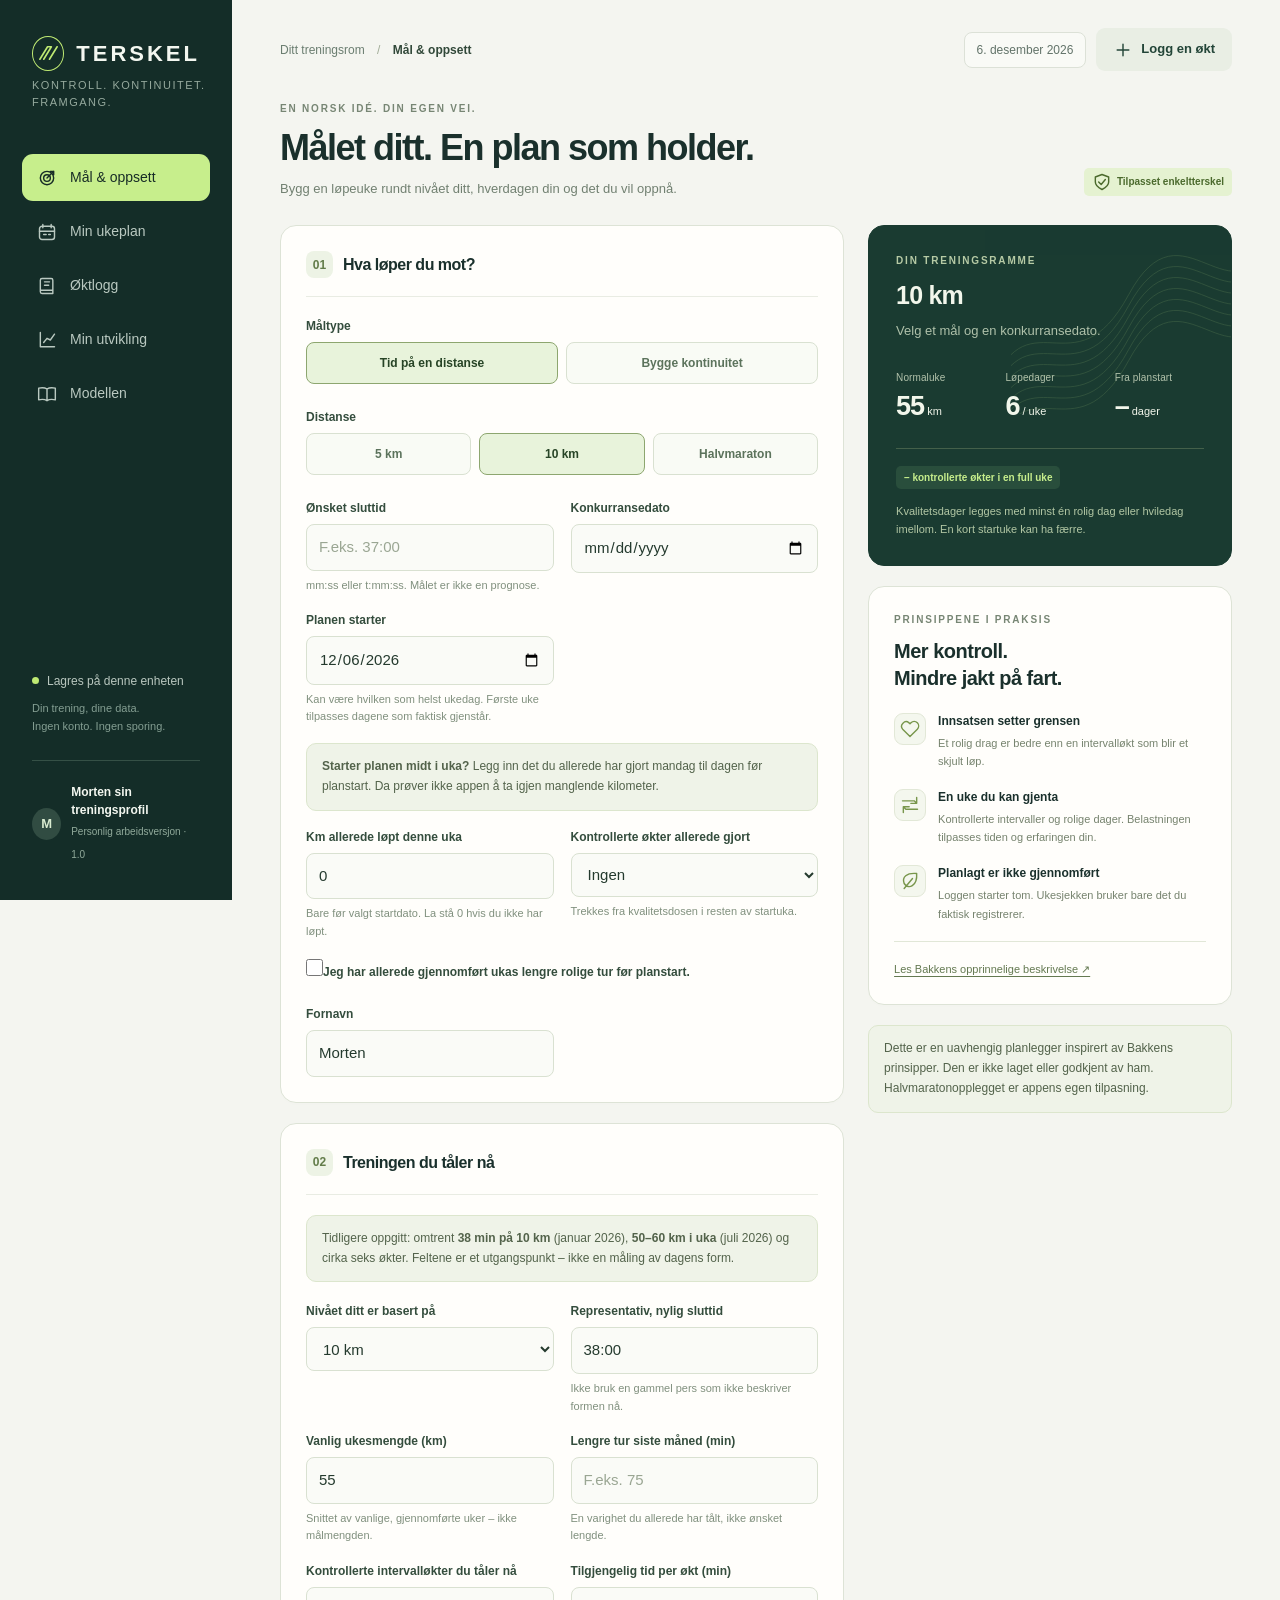
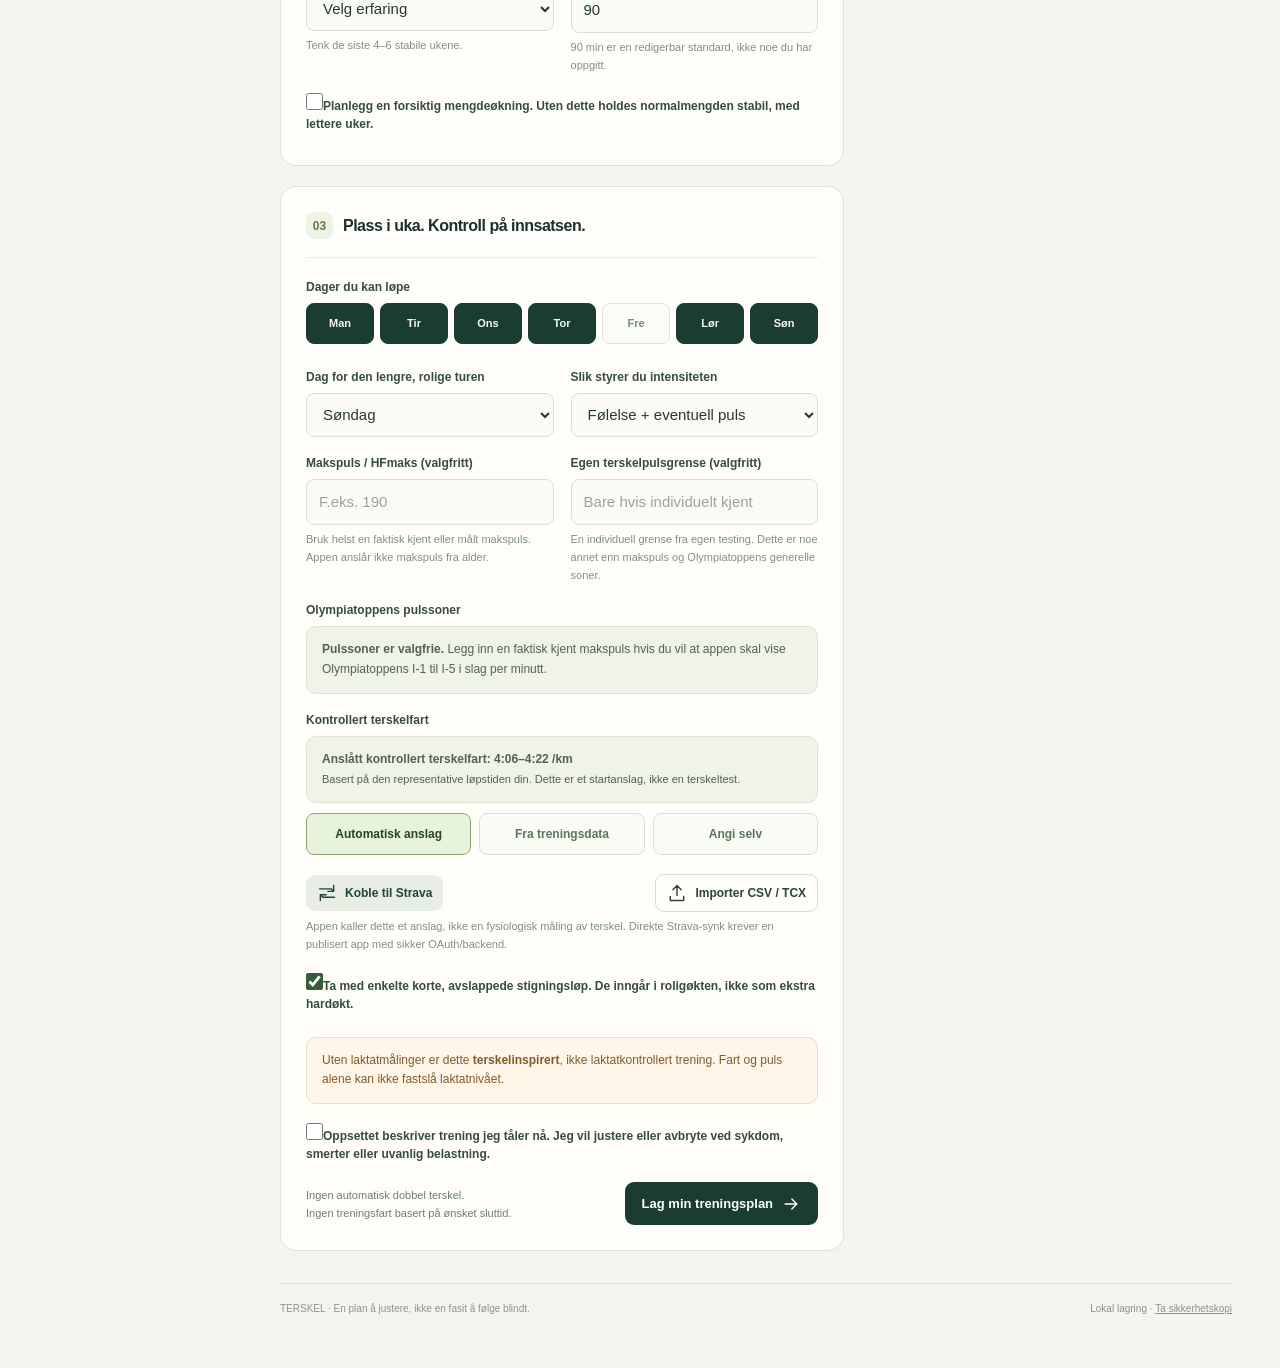
==== index.html @ 64cf64a7 "Add files via upload" ====
<!doctype html>
<html lang="nb">
<head>
<meta charset="utf-8"><meta name="viewport" content="width=device-width,initial-scale=1,viewport-fit=cover">
<meta name="theme-color" content="#142d28"><meta name="color-scheme" content="light">
<meta name="description" content="Maalbasert lopetrening med kontrollerte intervaller, ukeplan og treningslogg. Alt lagres lokalt.">
<title>Terskel &middot; Din vei til neste m&aring;l</title>
<link rel="icon" href="data:image/svg+xml,%3Csvg xmlns='http://www.w3.org/2000/svg' viewBox='0 0 64 64'%3E%3Crect width='64' height='64' rx='16' fill='%231a3b31'/%3E%3Cpath d='M13 42L26 20h11L24 42zm19 0l13-22h7L39 42z' fill='%23c7ee8c'/%3E%3C/svg%3E">
<style>@font-face{font-family:Local;src:local('Aptos'),local('Inter'),local('Segoe UI')}*{box-sizing:border-box}html{scroll-behavior:smooth}body{margin:0;background:#f4f5f0;color:#1a302c;font-family:Local,Inter,-apple-system,BlinkMacSystemFont,'Segoe UI',sans-serif;font-size:15px;line-height:1.5}button,input,select,textarea{font:inherit}button,a,input,select,textarea{-webkit-tap-highlight-color:transparent}button{cursor:pointer}button:disabled{cursor:not-allowed;opacity:.5}a{color:inherit}button:focus-visible,a:focus-visible,input:focus-visible,select:focus-visible,textarea:focus-visible,summary:focus-visible{outline:3px solid #63915e;outline-offset:3px}button{border:0}button svg{flex-shrink:0}.icon{width:20px;height:20px;fill:none;stroke:currentColor;stroke-width:1.7;stroke-linecap:round;stroke-linejoin:round;vertical-align:middle}.app{min-height:100vh}.sidebar{position:fixed;inset:0 auto 0 0;width:232px;background:#142d28;color:#f3f7f0;padding:36px 22px;display:flex;flex-direction:column;z-index:20}.brand{display:flex;gap:12px;align-items:center;text-decoration:none;margin:0 0 6px;padding:0 10px}.brandmark{height:35px;width:35px;display:grid;place-items:center;border:1px solid #bfea73;border-radius:50%;color:#bfea73}.brandmark svg{width:23px;height:23px}.brandword{font-size:22px;font-weight:750;letter-spacing:3px}.brand-sub{font-size:11px;letter-spacing:1.5px;text-transform:uppercase;color:#95a99d;margin:0 0 44px 10px}.nav{display:flex;flex-direction:column;gap:7px}.nav button{background:transparent;color:#bac9c1;text-align:left;padding:13px 15px;border-radius:11px;display:flex;gap:13px;align-items:center;font-size:14px;font-weight:540}.nav button.active{background:#c7ee8c;color:#172c26}.nav button:hover:not(.active){background:#203d34;color:white}.sidebar-bottom{margin-top:auto;padding:26px 10px 0}.local-label{display:flex;align-items:center;gap:8px;color:#b9c7bf;font-size:12px}.dot{display:inline-block;width:7px;height:7px;border-radius:50%;background:#bfea73;flex-shrink:0}.sidebar-note{color:#849e92;font-size:11px;line-height:1.7;margin-top:9px}.profile-pill{display:flex;align-items:center;gap:10px;margin-top:24px;border-top:1px solid #355046;padding-top:22px}.avatar{display:grid;place-items:center;height:32px;width:32px;border-radius:50%;background:#314c42;color:#d9ebd0;font-weight:650;font-size:13px}.profile-pill strong{font-size:12px;display:block}.profile-pill span{font-size:10px;color:#91aa9b}.main{margin-left:232px;max-width:1800px;padding:28px 48px 52px}.topbar{display:flex;align-items:center;justify-content:space-between;gap:18px;margin-bottom:30px}.breadcrumb{font-size:12px;color:#6a7d70}.breadcrumb strong{color:#314839;font-weight:550}.top-actions{display:flex;align-items:center;gap:10px}.date-pill{font-size:12px;color:#627369;border:1px solid #dce1d7;padding:8px 12px;border-radius:8px;background:#f9faf6}.btn{display:inline-flex;align-items:center;justify-content:center;gap:8px;padding:11px 17px;min-height:43px;border-radius:9px;font-size:13px;line-height:1.25;font-weight:650;background:#1a3c31;color:#fff;transition:background .15s,transform .15s;text-decoration:none}.btn:hover{background:#2f5145;transform:translateY(-1px)}.btn.primary{background:#c7ee8c;color:#183026}.btn.primary:hover{background:#b7e473}.btn.light{background:#e9eee4;color:#234538}.btn.light:hover{background:#dfe7d8}.btn.outline{background:transparent;border:1px solid #d5ddd0;color:#2b4437}.btn.outline:hover{background:#ecf0e8}.btn.small{padding:8px 11px;min-height:34px;font-size:12px}.btn.danger{background:#f8e4df;color:#923c31}.icon-btn{border:1px solid #dce2d6;border-radius:8px;background:#fcfdf9;color:#3c5548;width:37px;height:37px;display:grid;place-items:center}.icon-btn:hover{background:#eaf0e4}.page-head{display:flex;justify-content:space-between;align-items:flex-end;gap:24px;margin-bottom:27px}.eyebrow{display:flex;align-items:center;gap:9px;text-transform:uppercase;font-size:10px;letter-spacing:1.8px;color:#778674;font-weight:700;margin:0 0 11px}h1{font-weight:650;letter-spacing:-1.5px;font-size:36px;line-height:1.16;margin:0 0 10px}h2{font-size:20px;letter-spacing:-.5px;font-weight:630;line-height:1.35;margin:0 0 8px}h3{font-size:15px;font-weight:650;line-height:1.4;margin:0 0 6px}p{margin:0 0 14px}.subtle{color:#718071;font-size:13px}.muted{color:#6d7d70}.tiny{font-size:11px;line-height:1.65}.small{font-size:12px}.num{font-variant-numeric:tabular-nums}.card{border:1px solid #dde3d6;border-radius:16px;background:#fffefb;padding:25px;box-shadow:0 2px 3px #1a302c02}.card.tight{padding:19px}.card-title{display:flex;justify-content:space-between;align-items:center;gap:15px;margin-bottom:20px}.card-title h2{font-size:16px;margin:0}.grid{display:grid;gap:22px}.two-col{grid-template-columns:minmax(0,1.55fr) minmax(280px,1fr)}.equal-col{grid-template-columns:1fr 1fr}.setup-grid{display:grid;grid-template-columns:minmax(0,1.55fr) minmax(270px,1fr);gap:24px;align-items:start}.stack{display:flex;flex-direction:column;gap:20px}.section-label{display:flex;align-items:center;gap:10px;padding-bottom:18px;margin-bottom:20px;border-bottom:1px solid #e9ece3}.step-number{width:27px;height:27px;border-radius:8px;background:#edf3e5;color:#627c49;font-size:12px;display:grid;place-items:center;font-weight:650}.section-label h2{margin:0;font-size:16px}.fields{display:grid;grid-template-columns:1fr 1fr;gap:17px}.field.full{grid-column:1/-1}.field label,.label{display:block;font-size:12px;font-weight:620;color:#344d3d;margin-bottom:7px}.field .help{font-size:11px;line-height:1.6;color:#80907e;margin-top:6px}.input-wrap{position:relative}.unit{position:absolute;right:13px;top:13px;font-size:11px;color:#7c8a78;pointer-events:none}input:not([type=checkbox]):not([type=radio]),select,textarea{width:100%;border:1px solid #d9e1d1;background:#fafbf7;color:#243a2e;border-radius:8px;padding:11px 12px;min-height:44px;outline-offset:1px}input.with-unit{padding-right:58px!important}input::placeholder,textarea::placeholder{color:#9aa693}select{appearance:auto;padding-right:8px}textarea{resize:vertical;min-height:80px}.choice-row{display:flex;gap:8px;flex-wrap:wrap}.choice{flex:1;position:relative;min-width:100px}.choice input{position:absolute;opacity:0;inset:0;pointer-events:none}.choice span{display:flex;align-items:center;justify-content:center;min-height:42px;font-size:12px;border:1px solid #d9e1d1;border-radius:8px;padding:9px;background:#f9fbf5;color:#5c735c}.choice input:checked+span{background:#e8f3db;border-color:#8da66f;color:#274426;font-weight:650}.choice input:focus-visible+span{outline:3px solid #63915e;outline-offset:2px}.checkrow{display:flex;align-items:flex-start;gap:10px;font-size:12px;color:#4f664e}.checkrow input{accent-color:#335e39;width:17px;height:17px;flex-shrink:0;margin:2px 0 0}.days{display:grid;grid-template-columns:repeat(7,1fr);gap:6px}.day-check{position:relative}.day-check input{position:absolute;opacity:0;pointer-events:none}.day-check span{display:grid;place-items:center;border:1px solid #dce2d4;background:#fafcf6;border-radius:8px;padding:11px 2px;font-size:11px;color:#7a8b74}.day-check input:checked+span{background:#1a3c31;border-color:#1a3c31;color:#f6f9f2}.day-check input:focus-visible+span{outline:3px solid #63915e;outline-offset:2px}.form-footer{display:flex;justify-content:space-between;align-items:center;gap:16px;padding-top:12px}.notice{font-size:12px;line-height:1.65;background:#eff3e8;border:1px solid #dce6cd;padding:13px 15px;border-radius:10px;color:#53634b}.notice.warn{background:#fff5e8;border-color:#f0dbc1;color:#835b2d}.notice.error{background:#fff0ee;border-color:#f2d5ce;color:#943f31}.notice.success{background:#ebf3e1;color:#496338}.notice .icon{width:16px;height:16px;margin-right:6px;vertical-align:-3px}.notice ul{margin:7px 0 0;padding-left:20px}.dark-card{background:#1a3b31;border:1px solid #1a3b31;color:#f2f6eb;overflow:hidden;position:relative;border-radius:16px;padding:27px}.dark-card .eyebrow{color:#b6caa5}.dark-card .subtle{color:#afc1aa}.dark-card h2{font-size:25px;letter-spacing:-.8px}.terrain{position:absolute;right:-15px;top:28px;width:65%;height:160px;opacity:.16;pointer-events:none}.metric-row{display:grid;grid-template-columns:repeat(3,1fr);gap:20px;position:relative}.metric{padding:15px 0 4px}.metric-label{font-size:10px;letter-spacing:.1px;color:#b2c2ab;margin-bottom:6px}.metric-value{font-size:27px;letter-spacing:-1px;font-weight:600;line-height:1.15;font-variant-numeric:tabular-nums}.metric-value small{font-size:11px;font-weight:400;letter-spacing:0;margin-left:3px}.metric-divider{height:1px;background:#44604a;margin:22px 0 16px}.tag{display:inline-flex;align-items:center;gap:5px;white-space:nowrap;border-radius:5px;background:#edf1e7;padding:4px 8px;font-size:10px;font-weight:630;color:#697c5c}.tag.green{background:#e5f2d1;color:#4b6a2d}.tag.orange{background:#fae8d4;color:#9d663a}.tag.gray{background:#f0f1eb;color:#7c8775}.tag.dark{background:#294e3c;color:#c7ee8c}.tag.red{background:#fae7e2;color:#a65142}.guide-list{display:flex;flex-direction:column;gap:18px;margin-top:20px}.guide-item{display:flex;gap:12px}.guide-item .guide-icon{margin-top:1px;border:1px solid #e2e8d7;background:#f4f7ee;width:32px;height:32px;display:grid;place-items:center;border-radius:9px;color:#78964c;flex-shrink:0}.guide-item strong{display:block;font-size:12px;margin-bottom:4px}.guide-item p{font-size:11px;color:#76836e;line-height:1.65;margin:0}.source-link{font-size:11px;color:#647951;text-decoration:underline;text-underline-offset:3px}.hero{padding:29px 31px;display:grid;grid-template-columns:1.2fr 1fr;gap:28px;align-items:center;margin-bottom:22px}.hero h2{font-size:32px;line-height:1.2;letter-spacing:-1px;position:relative}.hero-note{font-size:12px;color:#b9c9ad;max-width:400px}.hero .metric-row{border-left:1px solid #4a654e;padding-left:30px;grid-template-columns:repeat(2,1fr)}.hero .metric-value{font-size:34px}.overview-stats{display:grid;grid-template-columns:repeat(4,1fr);gap:16px;margin-bottom:22px}.stat-card{padding:20px;border:1px solid #dce3d4;background:#fffefb;border-radius:13px}.stat-card .stat-top{display:flex;justify-content:space-between;align-items:center;font-size:11px;color:#7a8a73;margin-bottom:13px}.stat-card .stat-top .icon{width:16px;height:16px}.stat-num{font-size:27px;line-height:1;letter-spacing:-1px;font-weight:630;font-variant-numeric:tabular-nums}.stat-num small{font-size:12px;font-weight:450;letter-spacing:0;color:#89937f;margin-left:4px}.stat-foot{font-size:10px;color:#8a9682;margin-top:11px}.week-nav{display:flex;align-items:center;gap:10px}.week-nav strong{font-size:12px;min-width:110px;text-align:center}.week-bar{display:flex;justify-content:space-between;align-items:center;gap:16px;margin-bottom:16px}.week-info{font-size:11px;color:#7d8b76}.sessions{display:flex;flex-direction:column;gap:8px}.session{position:relative;width:100%;padding:14px 14px;border:1px solid #e6eadf;border-radius:10px;background:#fffefb;display:grid;grid-template-columns:52px minmax(0,1fr) auto;align-items:center;gap:13px;color:#263d2e;text-align:left}.session:hover{background:#f7faef;border-color:#b7c8a5}.session.threshold{border-left:3px solid #dbab6e}.session.long{border-left:3px solid #9eaada}.session.easy{border-left:3px solid #afc97f}.session.race{border-left:3px solid #d17a69}.session.rest{background:#f8f9f3;border-style:dashed;color:#8b967f;cursor:default}.session.today{box-shadow:0 0 0 1px #749558}.session-day{font-size:11px;text-transform:uppercase;font-weight:650;color:#7d8d72}.session-date{font-size:17px;font-weight:500;color:#4f6346;line-height:1.25;margin-top:2px}.session-title{font-weight:600;font-size:13px}.session-sub{font-size:10px;color:#849077;margin-top:4px}.session-data{text-align:right;white-space:nowrap}.session-data strong{font-weight:550;font-size:13px;display:block}.session-data span{font-size:10px;color:#8a927d}.session-check{color:#608837}.progress-track{height:7px;border-radius:10px;background:#e6e9df;overflow:hidden}.progress-fill{height:100%;background:#7c9b56;border-radius:10px}.pace-box{padding:13px 0;border-bottom:1px solid #e6eadf;display:flex;align-items:center;justify-content:space-between;gap:12px}.pace-box:last-child{border-bottom:0}.pace-label{font-size:12px;font-weight:600}.pace-sub{font-size:10px;color:#7d8a70;margin-top:2px}.pace-value{font-size:17px;letter-spacing:-.5px;font-variant-numeric:tabular-nums;white-space:nowrap}.pace-value small{font-size:10px;letter-spacing:0;color:#8a957e}.week-chart{height:105px;display:flex;align-items:flex-end;gap:5px;margin:18px 0 6px}.week-chart button{flex:1;min-width:0;position:relative;background:transparent;height:100%;padding:0;display:flex;flex-direction:column;justify-content:flex-end;gap:6px;align-items:center}.week-chart .bar{width:100%;background:#d9e4cb;border-radius:4px 4px 2px 2px;min-height:4px;position:relative;overflow:hidden}.week-chart .bar-work{position:absolute;bottom:0;left:0;right:0;background:#9eb27e}.week-chart .bar.active{background:#9aad83}.week-chart .bar.active .bar-work{background:#50693b}.week-chart .bar.race{background:#edc6ac}.week-chart .barlabel{font-size:8px;color:#8b977e;line-height:1.2}.chart-legend{display:flex;justify-content:space-between;font-size:9px;color:#8d967f;margin-top:10px}.empty{padding:36px 24px;text-align:center;background:#f9fbf5;border:1px dashed #d8e1ca;border-radius:13px}.empty .icon{width:33px;height:33px;color:#809267;margin-bottom:12px}.empty h2{font-size:19px}.empty p{font-size:12px;color:#7d8a71;max-width:420px;margin:10px auto 18px}.logs-table-wrap{overflow:auto}.logs-table{width:100%;border-collapse:collapse;font-size:12px;text-align:left}.logs-table th{font-size:10px;text-transform:uppercase;letter-spacing:.6px;color:#819072;font-weight:550;padding:12px 10px;border-bottom:1px solid #dce4cf;white-space:nowrap}.logs-table td{padding:15px 10px;border-bottom:1px solid #edf0e7;vertical-align:middle}.logs-table tr:last-child td{border-bottom:0}.logs-table .log-main{font-weight:550;color:#384d32}.log-secondary{font-size:10px;color:#89977c;margin-top:4px}.log-actions{display:flex;gap:7px}.toolbar{display:flex;flex-wrap:wrap;align-items:center;justify-content:space-between;gap:12px;margin:0 0 22px}.toolbar .btn-group{display:flex;flex-wrap:wrap;gap:8px}.trend-chart{margin-top:20px;height:180px;display:flex;gap:10px;align-items:flex-end}.trend-column{flex:1;height:100%;display:flex;flex-direction:column;justify-content:flex-end;align-items:center;gap:7px;min-width:0}.trend-number{font-size:10px;color:#718160}.trend-bar{min-height:2px;width:100%;max-width:60px;background:#a6bc82;border-radius:6px 6px 2px 2px}.trend-date{font-size:9px;white-space:nowrap;color:#879776}.rules{counter-reset:rules;display:flex;flex-direction:column;gap:20px}.rule{display:flex;gap:17px}.rule:before{counter-increment:rules;content:counter(rules,decimal-leading-zero);color:#90a775;font-size:13px;font-weight:600;padding-top:2px}.rule h3{font-size:14px;margin-bottom:6px}.rule p{font-size:12px;line-height:1.8;color:#6d7e61;margin:0}.sources{font-size:12px;line-height:1.8}.sources article{padding:17px 0;border-top:1px solid #e6ebde}.sources article:first-child{border-top:0}.sources a{font-weight:600;color:#3f5d32;text-decoration:underline;text-underline-offset:3px}.sources p{color:#7b8d6d;margin:5px 0 0;font-size:11px}.details{border-top:1px solid #e1e7d7;margin-top:18px;padding-top:15px}.details summary{cursor:pointer;font-size:12px;color:#637e50}.details p{font-size:11px;line-height:1.8;color:#7d8c6d;margin:13px 0 0}.footer{margin-top:32px;padding-top:17px;border-top:1px solid #dde4d4;font-size:10px;color:#8a9680;display:flex;justify-content:space-between;gap:14px;flex-wrap:wrap}.modal{border:1px solid #d9e2cd;border-radius:18px;background:#fffefb;padding:0;color:#263b2a;width:min(610px,calc(100% - 28px));max-height:90dvh;box-shadow:0 20px 100px #112d2940}.modal::backdrop{background:#0c241ca8;backdrop-filter:blur(4px)}.modal-inner{padding:28px}.modal-head{display:flex;align-items:flex-start;justify-content:space-between;gap:20px;margin-bottom:22px}.modal-head h2{font-size:23px}.modal-head p{font-size:12px;color:#7a8c6e;margin:5px 0 0}.modal-actions{display:flex;justify-content:flex-end;gap:10px;margin-top:22px;border-top:1px solid #e3e9d9;padding-top:20px}.workout-blocks{display:flex;flex-direction:column;gap:9px;margin:20px 0}.workout-block{display:flex;justify-content:space-between;gap:16px;background:#f4f7ed;border-radius:10px;padding:14px 16px;font-size:12px}.workout-block.work{background:#faeedc}.workout-block strong{font-weight:600}.sample-row{display:grid;grid-template-columns:.65fr 1fr 1fr 1fr 32px;gap:6px;margin-bottom:8px;align-items:end}.sample-row input{font-size:11px;min-height:37px!important;padding:8px!important}.sample-head{display:grid;grid-template-columns:.65fr 1fr 1fr 1fr 32px;gap:6px;font-size:9px;color:#839574;margin-bottom:7px}.remove-sample{background:#f0f3e8;border-radius:6px;height:37px;color:#8a7963}.sample-section{border-top:1px solid #e5eadb;padding-top:17px;margin-top:18px}.sample-section h3{font-size:13px}.rpe-display{display:flex;align-items:center;justify-content:space-between;font-size:12px;margin-top:8px}.check-inline{display:flex;gap:8px;align-items:center}.hidden{display:none!important}#toast{position:fixed;left:calc(50% + 116px);bottom:24px;transform:translateX(-50%);max-width:calc(100% - 36px);background:#173b2a;color:#f0f6e6;padding:13px 21px;border-radius:10px;font-size:12px;box-shadow:0 6px 25px #102a212b;z-index:1000;opacity:0;pointer-events:none;transition:opacity .18s}#toast.show{opacity:1}.no-js{padding:25px;background:#ffebde}.storage-banner{margin-bottom:20px}.wide-note{grid-column:1/-1}.mobile-brand{display:none}.form-error{margin-bottom:20px}.pace-calculator{display:grid;grid-template-columns:1fr 1fr;gap:12px}.calc-output{grid-column:1/-1;background:#eff5e6;border-radius:11px;padding:16px;font-size:12px;display:flex;justify-content:space-between;gap:10px;align-items:center}.calc-output strong{font-size:23px;letter-spacing:-.5px}.plan-empty-art{width:100%;height:110px;display:flex;align-items:center;justify-content:center;gap:10px;opacity:.75;margin-bottom:16px}.plan-empty-art span{width:28px;background:#dee9cd;border-radius:6px;height:50px}.plan-empty-art span:nth-child(2){height:78px;background:#b7cf90}.plan-empty-art span:nth-child(3){height:45px}.plan-empty-art span:nth-child(4){height:90px;background:#b7cf90}.plan-empty-art span:nth-child(5){height:38px}.plan-empty-art span:nth-child(6){height:65px;background:#ced8bb}
@media(min-width:1600px){.main{padding:36px 65px}.setup-grid{grid-template-columns:1.5fr 1fr}.card{padding:30px}h1{font-size:42px}}
@media(max-width:1180px){.sidebar{width:205px;padding:30px 15px}.main{margin-left:205px;padding:26px 30px 45px}.setup-grid{grid-template-columns:minmax(0,1.35fr) minmax(255px,1fr)}.card{padding:21px}.two-col{grid-template-columns:minmax(0,1.5fr) minmax(265px,1fr)}.metric-value{font-size:24px}.hero{grid-template-columns:1fr 1fr}.hero h2{font-size:27px}.hero .metric-value{font-size:27px}#toast{left:calc(50% + 102px)}}
@media(max-width:960px){.sidebar{width:178px;padding:28px 12px}.brandword{font-size:18px;letter-spacing:2px}.brand{padding:0 4px;gap:8px}.brandmark{width:28px;height:28px}.brand-sub{font-size:9px;margin:0 0 35px 4px;letter-spacing:1px}.nav button{font-size:12px;padding:12px 10px;gap:9px}.main{margin-left:178px;padding:25px 24px 40px}.setup-grid,.two-col{grid-template-columns:1fr}.setup-side{display:grid;grid-template-columns:1fr 1fr;gap:18px;align-items:start}.setup-side .dark-card{grid-column:1/-1}.overview-stats{gap:10px}.stat-card{padding:16px}.stat-num{font-size:24px}.hero{padding:26px;gap:20px}.hero .metric-row{padding-left:20px}.hero h2{font-size:25px}.hero .metric-value{font-size:24px}.topbar{margin-bottom:26px}.date-pill{display:none}.equal-col{gap:16px}#toast{left:calc(50% + 89px)}h1{font-size:32px}}
@media(max-width:700px){.sidebar{inset:auto 0 0 0;width:100%;height:calc(66px + env(safe-area-inset-bottom));padding:0 7px env(safe-area-inset-bottom);border-top:1px solid #cfd9c6;background:#fffefa;box-shadow:0 -3px 22px #254c3110}.sidebar .brand,.sidebar .brand-sub,.sidebar-bottom{display:none}.nav{flex-direction:row;gap:0;height:65px;justify-content:space-around;align-items:center}.nav button{flex:1;flex-direction:column;gap:4px;border-radius:9px;background:transparent!important;color:#91a083;font-size:9px;padding:7px 2px;min-height:53px;justify-content:center}.nav button .icon{width:21px;height:21px}.nav button.active{color:#23452f}.nav button.active .icon{background:#e6f2d4;box-sizing:content-box;padding:4px 11px;border-radius:9px;margin:-4px -11px}.nav button:hover:not(.active){color:#557348}.main{margin:0;padding:21px 18px 110px}.topbar{margin-bottom:26px}.mobile-brand{display:flex;gap:8px;align-items:center;font-weight:750;letter-spacing:2px;font-size:16px;color:#254532}.mobile-brand .brandmark{border-color:#638a3c;color:#557c32;width:28px;height:28px}.breadcrumb{display:none}.topbar .btn{min-height:34px;padding:9px 11px;font-size:11px}.topbar .btn .icon{width:15px;height:15px}.page-head{margin-bottom:22px;align-items:flex-start}.page-head .right-head{display:none}h1{font-size:29px;letter-spacing:-1px}.subtle{font-size:12px}.eyebrow{font-size:9px;letter-spacing:1.5px;margin-bottom:9px}.setup-grid{gap:19px}.card{padding:20px;border-radius:14px}.fields{gap:15px}.field label{font-size:11px}.field .help{font-size:10px}.setup-side{display:flex;gap:17px}.setup-side>*{width:100%}.form-footer{flex-direction:column;align-items:stretch;gap:12px}.form-footer .btn{width:100%}.hero{grid-template-columns:1fr;padding:24px;gap:15px}.hero h2{font-size:26px;max-width:280px}.hero .metric-row{border-left:0;border-top:1px solid #3e5e41;padding:15px 0 0;grid-template-columns:1fr 1fr 1fr}.hero .metric{padding:0}.hero .metric-value{font-size:27px}.hero-note{margin-bottom:0;font-size:11px}.overview-stats{grid-template-columns:1fr 1fr;gap:12px}.stat-card{padding:17px}.stat-num{font-size:27px}.stat-foot{font-size:10px}.equal-col{grid-template-columns:1fr}.week-nav strong{min-width:96px;font-size:11px}.card-title{gap:10px}.card-title h2{font-size:15px}.session{padding:12px 10px;gap:10px;grid-template-columns:42px minmax(0,1fr) auto}.session-title{font-size:12px}.session-sub{font-size:10px}.session-data strong{font-size:12px}.session-day{font-size:10px}.session-date{font-size:16px}.session-data span{font-size:9px}.week-chart{gap:4px}.week-info{font-size:10px}.week-bar{align-items:flex-start}.metric-row{gap:12px}.modal{max-height:92dvh}.modal-inner{padding:21px}.modal-head h2{font-size:21px}.modal-actions{flex-wrap:wrap}.modal-actions .btn{flex:1}.notice{font-size:11px}.tiny{font-size:10px}.footer{font-size:9px}.toolbar .btn{font-size:11px}.logs-table th{font-size:9px}.logs-table td{font-size:11px;padding:13px 8px}.log-hide-mobile{display:none}.log-actions{flex-direction:column}.logs-table .icon-btn{width:30px;height:30px}.logs-table .icon-btn .icon{width:15px;height:15px}#toast{left:50%;bottom:calc(83px + env(safe-area-inset-bottom))}.source-link{font-size:10px}.pace-value{font-size:16px}.days{gap:5px}.day-check span{font-size:10px;padding:11px 1px}.choice{min-width:85px}.choice span{font-size:11px}}
@media(max-width:365px){.main{padding-left:12px;padding-right:12px}.card{padding:16px}.fields{grid-template-columns:1fr}.hero .metric-value{font-size:23px}.sample-row,.sample-head{grid-template-columns:.6fr 1fr 1fr 1fr 26px}.field.full{grid-column:auto}}
@media(prefers-reduced-motion:reduce){*{scroll-behavior:auto!important;transition:none!important}}
@media print{body{background:white;font-size:11px}.sidebar,.topbar,.footer,.no-print,.week-nav,#toast{display:none!important}.main{margin:0;padding:0}.card{break-inside:avoid;box-shadow:none}.hero{background:#eef2e7!important;color:#23432c!important}.hero .subtle,.hero-note,.hero .eyebrow,.metric-label{color:#60724f!important}.setup-grid,.two-col{grid-template-columns:1fr}.session{break-inside:avoid}.overview-stats{margin-bottom:10px}}
/* Let intrinsic form-control widths shrink inside narrow grid tracks. */
.fields{grid-template-columns:repeat(2,minmax(0,1fr))}.field,.card,.stack,.setup-grid>*,.two-col>*,.equal-col>*{min-width:0}input,select,textarea{min-width:0;max-width:100%}
@media(max-width:960px){.setup-grid,.two-col{grid-template-columns:minmax(0,1fr)}}
@media(max-width:700px){input:not([type=checkbox]):not([type=radio]),select,textarea{font-size:16px}.field input[type=date]{font-size:13px}.equal-col{grid-template-columns:minmax(0,1fr)}}
@media(max-width:365px){.fields{grid-template-columns:minmax(0,1fr)}}
.zone-grid{display:grid;grid-template-columns:repeat(5,minmax(0,1fr));gap:7px}.zone-card{border:1px solid #dde4d8;background:#fafbf7;border-radius:9px;padding:10px 8px;text-align:center}.zone-card strong{display:block;font-size:12px;color:#264336;margin-bottom:3px}.zone-card span{display:block;font-size:12px;font-weight:650;font-variant-numeric:tabular-nums}.zone-card small{display:block;font-size:9px;color:#788777;margin-top:2px}@media(max-width:700px){.zone-grid{grid-template-columns:repeat(2,minmax(0,1fr))}.zone-card:last-child{grid-column:1/-1}}
</style>
</head>
<body>
<noscript><p class="no-js">Denne appen trenger JavaScript for &aring; lage og lagre treningsplaner. &Aring;pne HTML-filen i en vanlig nettleser.</p></noscript>
<div class="app">
<aside class="sidebar" aria-label="Hovedmeny">
 <a href="#setup" class="brand" aria-label="Terskel hjem"><span class="brandmark"><svg class="icon" viewBox="0 0 24 24"><path d="M3 18 11 5h4L7 18M13 18l8-13"/></svg></span><span class="brandword">TERSKEL</span></a>
 <div class="brand-sub">Kontroll. Kontinuitet. Framgang.</div>
 <nav class="nav" id="nav"></nav>
 <div class="sidebar-bottom">
  <div class="local-label"><span class="dot"></span><span id="storage-status">Lagres p&aring; denne enheten</span></div>
  <div class="sidebar-note">Din trening, dine data.<br>Ingen konto. Ingen sporing.</div>
  <div class="profile-pill"><div class="avatar" id="avatar">M</div><div><strong id="profile-name">Din treningsprofil</strong><span>Personlig arbeidsversjon &middot; 1.0</span></div></div>
 </div>
</aside>
<main class="main" id="main">
 <header class="topbar"><div class="breadcrumb">Ditt treningsrom <span style="margin:0 9px;color:#a1ac97">/</span> <strong id="breadcrumb-current">M&aring;l og oppsett</strong></div><div class="mobile-brand"><span class="brandmark"><svg class="icon" viewBox="0 0 24 24"><path d="M3 18 11 5h4L7 18M13 18l8-13"/></svg></span>TERSKEL</div><div class="top-actions"><span class="date-pill" id="today-date"></span><button class="btn light" data-action="new-log" type="button"><svg class="icon" viewBox="0 0 24 24"><path d="M12 5v14M5 12h14"/></svg>Logg en &oslash;kt</button></div></header>
 <div id="storage-banner" class="hidden storage-banner notice warn" role="status"></div>
 <div id="content"></div>
 <footer class="footer"><span>TERSKEL &middot; En plan &aring; justere, ikke en fasit &aring; f&oslash;lge blindt.</span><span>Lokal lagring &middot; <button type="button" data-action="export" style="padding:0;background:none;color:inherit;text-decoration:underline;font-size:inherit">Ta sikkerhetskopi</button></span></footer>
</main>
</div>
<dialog id="modal" class="modal" aria-labelledby="modal-title"><div class="modal-inner" id="modal-content"></div></dialog>
<div id="toast" role="status" aria-live="polite"></div>
<input id="import-file" type="file" accept=".json,application/json" class="hidden" aria-label="Importer sikkerhetskopi">
<input id="activity-file" type="file" accept=".csv,.tcx,text/csv,application/xml,text/xml" multiple class="hidden" aria-label="Importer aktivitetsdata">
<script>/* Terskel v1.3 - deterministic planning rules, no remote services.
 * Programming choices are conservative heuristics, not a validated coaching model.
 */
(function(root){
'use strict';
const DAY_MS=86400000;
const clamp=(x,a,b)=>Math.min(b,Math.max(a,x));
const round=(x,n=1)=>Math.round(x*10**n)/10**n;
function date(s){const [y,m,d]=String(s).split('-').map(Number);return new Date(y,m-1,d,12);}
function iso(d){return `${d.getFullYear()}-${String(d.getMonth()+1).padStart(2,'0')}-${String(d.getDate()).padStart(2,'0')}`;}
function addDays(s,n){const d=date(s);d.setDate(d.getDate()+n);return iso(d);}
function difference(a,b){const da=date(a),db=date(b);return Math.round((Date.UTC(da.getFullYear(),da.getMonth(),da.getDate())-Date.UTC(db.getFullYear(),db.getMonth(),db.getDate()))/DAY_MS);}
function monday(s){const d=date(s);d.setDate(d.getDate()-((d.getDay()+6)%7));return iso(d);}
function today(){return iso(new Date());}
function parseTime(value){
 if(typeof value!=='string'||!/^\d{1,3}:\d{2}(:\d{2})?$/.test(value.trim()))return NaN;
 const a=value.trim().split(':').map(Number);
 if(a[a.length-1]>=60||(a.length===3&&a[1]>=60))return NaN;
 return a.length===3?a[0]*3600+a[1]*60+a[2]:a[0]*60+a[1];
}
function time(seconds){if(!Number.isFinite(seconds)||seconds<0)return '\u2014';const s=Math.round(seconds);return s>=3600?`${Math.floor(s/3600)}:${String(Math.floor(s/60)%60).padStart(2,'0')}:${String(s%60).padStart(2,'0')}`:`${Math.floor(s/60)}:${String(s%60).padStart(2,'0')}`;}
function pace(seconds){return time(seconds);}
function validDate(s){return typeof s==='string'&&/^\d{4}-\d{2}-\d{2}$/.test(s)&&Number.isFinite(date(s).getTime())&&iso(date(s))===s;}
function defaults(){const start=today();return {name:'Morten',goalMode:'time',goalDistance:10,goalTime:'',raceDate:'',startDate:start,startWeekKm:0,startWeekThreshold:0,startWeekLongDone:false,weeks:12,referenceDistance:10,referenceTime:'38:00',baseKm:55,maxKm:55,growth:false,days:[0,1,2,3,5,6],longDay:6,maxMinutes:90,recentLongMinutes:'',thresholdHabit:'',control:'effort',lactateCap:'',maxHr:'',pulseCap:'',thresholdSource:'auto',importedThresholdPace:'',importedActivityCount:0,importedThresholdConfidence:'',importedThresholdNote:'',controlledPace:'',strides:true,confirmed:false};}
function validate(p,now=today()){
 const errors=[];
 if(!p||typeof p!=='object')return ['Mangler oppsett.'];
 if(!['time','consistency'].includes(p.goalMode))errors.push('Velg en m\u00e5ltype.');
 if(![5,10,21.0975].includes(Number(p.goalDistance)))errors.push('Velg 5 km, 10 km eller halvmaraton.');
 if(![5,10,21.0975].includes(Number(p.referenceDistance)))errors.push('Velg distanse for niv\u00e5et ditt.');
 const rt=parseTime(p.referenceTime);if(!Number.isFinite(rt)||rt<Number(p.referenceDistance)*150||rt>Number(p.referenceDistance)*900)errors.push('Oppgi en gyldig, representativ l\u00f8pstid (mm:ss eller t:mm:ss).');
 if(!validDate(p.startDate))errors.push('Velg en gyldig startdato.');
 if(validDate(p.startDate)&&difference(p.startDate,monday(now))<0)errors.push('Velg en dato i innev\u00e6rende uke eller senere.');
 const startWeekKm=Number(p.startWeekKm??0),startWeekThreshold=Number(p.startWeekThreshold??0);
 if(!Number.isFinite(startWeekKm)||startWeekKm<0||startWeekKm>200)errors.push('Kilometer allerede l\u00f8pt i startuka m\u00e5 v\u00e6re 0\u2013200 km.');
 if(!Number.isInteger(startWeekThreshold)||startWeekThreshold<0||startWeekThreshold>2)errors.push('Kontrollerte \u00f8kter allerede gjort i startuka m\u00e5 v\u00e6re 0, 1 eller 2.');
 if(p.goalMode==='time'){
  const gt=parseTime(p.goalTime);if(!Number.isFinite(gt)||gt<Number(p.goalDistance)*150||gt>Number(p.goalDistance)*900)errors.push('Oppgi en gyldig m\u00e5ltid.');
  if(!validDate(p.raceDate))errors.push('Velg konkurransedato.');
  else if(validDate(p.startDate)&&(difference(p.raceDate,p.startDate)<1||difference(p.raceDate,p.startDate)>182))errors.push('Konkurransen m\u00e5 v\u00e6re etter planstart og senest 26 uker fram i tid.');
 }else if(!Number.isInteger(Number(p.weeks))||Number(p.weeks)<4||Number(p.weeks)>26)errors.push('Velg 4\u201326 uker.');
 if(!Number.isFinite(Number(p.baseKm))||Number(p.baseKm)<10||Number(p.baseKm)>100)errors.push('Denne versjonen st\u00f8tter 10\u2013100 km i normaluka.');
 if(p.growth&&(!Number.isFinite(Number(p.maxKm))||Number(p.maxKm)<Number(p.baseKm)||Number(p.maxKm)>120))errors.push('Maksimal mengde m\u00e5 v\u00e6re minst normalmengden og h\u00f8yst 120 km.');
 if(!Array.isArray(p.days)||new Set(p.days).size!==p.days.length||p.days.length<3||p.days.length>7||p.days.some(x=>!Number.isInteger(x)||x<0||x>6))errors.push('Velg minst tre ulike treningsdager.');
 if(!p.days?.includes(Number(p.longDay)))errors.push('Den lengre turen m\u00e5 ligge p\u00e5 en valgt treningsdag.');
 if(!Number.isFinite(Number(p.maxMinutes))||Number(p.maxMinutes)<30||Number(p.maxMinutes)>150)errors.push('Tid per \u00f8kt m\u00e5 v\u00e6re 30\u2013150 minutter.');
 if(p.recentLongMinutes===''||!Number.isFinite(Number(p.recentLongMinutes))||Number(p.recentLongMinutes)<20||Number(p.recentLongMinutes)>180)errors.push('Oppgi varigheten p\u00e5 en lengre tur du faktisk har t\u00e5lt siste m\u00e5ned (20\u2013180 min).');
 if(![0,1,2].includes(p.thresholdHabit))errors.push('Velg hvor mange kontrollerte terskel\u00f8kter du allerede t\u00e5ler per uke.');
 if(!['effort','lactate'].includes(p.control))errors.push('Velg intensitetsstyring.');
 if(p.control==='lactate'&&(p.lactateCap===''||!Number.isFinite(Number(p.lactateCap))||Number(p.lactateCap)<0.5||Number(p.lactateCap)>6))errors.push('Ved laktatstyring: oppgi din individuelt avklarte \u00f8vre treningsgrense (0,5\u20136 mmol/l).');
 if(p.maxHr!==''&&p.maxHr!=null&&(!Number.isFinite(Number(p.maxHr))||Number(p.maxHr)<100||Number(p.maxHr)>240))errors.push('Makspuls m\u00e5 v\u00e6re mellom 100 og 240, eller st\u00e5 tom.');
 if(p.pulseCap!==''&&(!Number.isFinite(Number(p.pulseCap))||Number(p.pulseCap)<80||Number(p.pulseCap)>220))errors.push('Pulsgrensen m\u00e5 v\u00e6re mellom 80 og 220, eller st\u00e5 tom.');
 if(p.controlledPace!==''&&(!Number.isFinite(parseTime(p.controlledPace))||parseTime(p.controlledPace)<150||parseTime(p.controlledPace)>900))errors.push('Kontrollert fart oppgis som mm:ss per km, eller st\u00e5r tom.');
 if(!p.confirmed)errors.push('Bekreft at oppsettet beskriver trening du t\u00e5ler n\u00e5.');
 return errors;
}
function hrZones(maxHr){
 const m=Number(maxHr);if(!Number.isFinite(m)||m<100||m>240)return [];
 const h1=Math.floor(m*.72),h2=Math.floor(m*.82),h3=Math.floor(m*.87),h4=Math.floor(m*.92);
 return [
  {zone:1,label:'I-1',low:Math.round(m*.55),high:h1,pct:'55\u201372 %',rpe:'1\u20132/10',breath:'Kan prate uanstrengt'},
  {zone:2,label:'I-2',low:h1+1,high:h2,pct:'72\u201382 %',rpe:'2\u20133/10',breath:'Lengre setninger relativt uanstrengt'},
  {zone:3,label:'I-3',low:h2+1,high:h3,pct:'82\u201387 %',rpe:'4\u20135/10',breath:'Korte setninger'},
  {zone:4,label:'I-4',low:h3+1,high:h4,pct:'87\u201392 %',rpe:'6\u20137/10',breath:'Noen ord eller sv\u00e6rt korte setninger'},
  {zone:5,label:'I-5',low:h4+1,high:Math.round(m),pct:'> 92 %',rpe:'8\u201310/10',breath:'Kun ett eller to ord'}
 ];
}
function speeds(p){
 const ref=parseTime(p.referenceTime),d=Number(p.referenceDistance);
 // Deliberately transparent estimates. These do NOT locate LT1 or LT2.
 const eq10=ref*Math.pow(10/d,1.06),p10=eq10/10;
 const custom=parseTime(p.controlledPace||'');
 const controlledFast=Number.isFinite(custom)?custom:p10*1.08;
 const controlledSlow=Number.isFinite(custom)?custom+15:p10*1.15;
 return {eq10,p10,easyFast:p10*1.30,easySlow:p10*1.55,easy:p10*1.425,controlledFast,controlledSlow,controlled:(controlledFast+controlledSlow)/2,custom:Number.isFinite(custom),goalEstimate:ref*Math.pow(Number(p.goalDistance)/d,1.06),goalPace:parseTime(p.goalTime||'')/Number(p.goalDistance)};
}
function qualityDays(days,longDay,count){
 const circular=(a,b)=>Math.min(Math.abs(a-b),7-Math.abs(a-b));
 const preferred=[1,3,0,2,4,5,6],longActive=days.includes(longDay);
 const candidates=preferred.filter(d=>days.includes(d)&&(!longActive||(d!==longDay&&circular(d,longDay)>=2)));
 let best=[];for(const a of candidates){if(!best.length)best=[a];for(const b of candidates){if(a!==b&&circular(a,b)>=2&&count>=2)return [a,b].sort((x,y)=>x-y);}}
 return best.slice(0,count);
}
function doseCount(p){if(Number(p.baseKm)<20||p.thresholdHabit===0)return 0;return Number(p.baseKm)>=40&&p.days.length>=5&&p.thresholdHabit===2?2:1;}
function longRunTarget(p,sp,fullTarget,buildStep,deload=false){
 const history=Number(p.recentLongMinutes);
 const growthAdd=p.growth?Math.min(15,buildStep*2):0;
 const absoluteCap=Math.min(Number(p.maxMinutes),history+growthAdd,Number(p.goalDistance)>20?120:100);
 let plannedMinutes=Math.min(absoluteCap,history+growthAdd);
 if(deload)plannedMinutes=Math.min(plannedMinutes,history*.85);
 const share=Number(p.goalDistance)>20?0.32:0.30;
 const volumeCapKm=Math.max(0,fullTarget*share);
 return {minutes:plannedMinutes,km:Math.min(plannedMinutes/(sp.easy/60),volumeCapKm),capMinutes:absoluteCap,capKm:absoluteCap/(sp.easy/60)};
}
function interval(p,sp,index,slot,budget,shortened=false){
 let rep=Number(p.goalDistance)>20?(slot?4:8):(Number(p.goalDistance)===5?(slot?2:4):(slot?3:6));
 if(shortened)rep=Math.min(rep,3);
 const maxWork=shortened?12:((index<2)?24:30);
 const workTarget=Math.min(maxWork,budget);
 if(workTarget<8)return null;
 if(workTarget<rep*2)rep=Math.min(rep,3);
 const reps=Math.max(2,Math.floor(workTarget/rep));
 const rest=rep<=3?30:60,warm=12,cool=8;
 const work=reps*rep,rests=(reps-1)*rest/60;
 const duration=warm+work+rests+cool;
 if(duration>Number(p.maxMinutes))return interval(p,sp,index,slot,Math.max(0,budget-3),shortened);
 return {type:'threshold',zone:3,title:`${reps} \u00d7 ${rep} min kontrollert`,minutes:round(duration),km:round(work/(sp.controlled/60)+(warm+cool+rests)/(sp.easy/60)),workMinutes:work,reps,repMinutes:rep,restSeconds:rest,warmMinutes:warm,coolMinutes:cool,paceFast:sp.controlledFast,paceSlow:sp.controlledSlow,effort:'4\u20136 av 10',intensity:'Kontrollert, under eller n\u00e6r egen terskel. Korte setninger skal v\u00e6re mulig. Reduser farten n\u00e5r signalene spriker.'};
}
function generate(p,now=today(),id='p'+Date.now()){
 const errors=validate(p,now);if(errors.length)throw new Error(errors.join('\n'));
 p=JSON.parse(JSON.stringify(p));
 p.startWeekKm=Number(p.startWeekKm??0);p.startWeekThreshold=Number(p.startWeekThreshold??0);p.startWeekLongDone=!!p.startWeekLongDone;
 const sp=speeds(p),firstWeek=monday(p.startDate),lastWeek=p.goalMode==='time'?monday(p.raceDate):addDays(firstWeek,(Number(p.weeks)-1)*7);
 const count=Math.floor(difference(lastWeek,firstWeek)/7)+1;
 const weeks=[];let buildStep=0;
 for(let i=0;i<count;i++){
  const start=addDays(firstWeek,i*7),end=addDays(start,6),raceWeek=p.goalMode==='time'&&p.raceDate>=start&&p.raceDate<=end;
  const partialStart=i===0&&p.startDate>start;
  const daysToRace=p.goalMode==='time'?difference(p.raceDate,end):999;
  const deload=i%4===3&&!raceWeek&&daysToRace>7;
  if(i>0&&!deload&&daysToRace>7)buildStep++;
  const ceiling=p.growth?Math.min(Number(p.maxKm),Number(p.baseKm)*1.2):Number(p.baseKm);
  const base=p.growth?Math.min(ceiling,Number(p.baseKm)*(1+Math.min(buildStep,8)*0.03)):Number(p.baseKm);
  let factor=i===0?0.95:1;
  if(deload)factor=0.8;
  if(daysToRace>=0&&daysToRace<7&&!raceWeek)factor=Math.min(factor,0.7);
  if(raceWeek)factor=0.4;
  const fullTarget=base*factor;
  const candidates=p.days.filter(d=>{const at=addDays(start,d);if(i===0&&at<p.startDate)return false;if(raceWeek&&at>=p.raceDate)return false;return true;});
  const priorKm=partialStart?p.startWeekKm:0,priorThreshold=partialStart?p.startWeekThreshold:0,priorLong=partialStart&&p.startWeekLongDone;
  const partialCap=partialStart&&p.days.length?fullTarget*(candidates.length/p.days.length):fullTarget;
  const target=partialStart?Math.max(0,Math.min(partialCap,fullTarget-priorKm)):fullTarget;
  let qCount=doseCount(p);
  if(p.thresholdHabit===0&&i>=2&&Number(p.baseKm)>=25)qCount=1;
  if(raceWeek)qCount=Math.min(qCount,1);
  qCount=Math.max(0,qCount-priorThreshold);
  const longDay=Number(p.longDay),longDate=addDays(start,longDay);
  const longAvailable=candidates.includes(longDay)&&!priorLong&&!(p.goalMode==='time'&&difference(p.raceDate,longDate)<=7);
  // A short remaining week must leave room for the longer run and at least one non-quality day.
  qCount=Math.min(qCount,Math.max(0,candidates.length-(longAvailable?2:1)));
  const longForQuality=priorLong?-1:longDay;
  const qDays=qualityDays(candidates,longForQuality,qCount).filter(d=>p.goalMode!=='time'||difference(p.raceDate,addDays(start,d))>=4);
  const sessions=[],longPlan=longRunTarget(p,sp,fullTarget,buildStep,deload);
  const totalTimeEstimate=target*sp.easy/60;
  const perWork=Math.min(30,totalTimeEstimate*0.18/Math.max(1,qDays.length));
  for(const d of candidates){
   const at=addDays(start,d),qSlot=qDays.indexOf(d);
   let s=qSlot>=0?interval(p,sp,i,qSlot,Math.min(perWork*(deload?0.8:1),p.thresholdHabit===0?Math.min(20,12+2*Math.floor((i-2)/2)):999),raceWeek):null;
   if(!s){
    const nearRace=p.goalMode==='time'&&difference(p.raceDate,at)<=7;
    const isLong=d===longDay&&!nearRace&&!priorLong;
    const maxMin=isLong?longPlan.capMinutes:Math.min(Number(p.maxMinutes),nearRace?40:Number(p.maxMinutes));
    s={type:isLong?'long':'easy',zone:1,title:isLong?'Lengre rolig tur':'Rolig l\u00f8ping',minutes:0,km:0,workMinutes:0,capKm:maxMin/(sp.easy/60),desiredKm:isLong?longPlan.km:0,weight:1,paceFast:sp.easyFast,paceSlow:sp.easySlow,effort:'2\u20133 av 10',intensity:'Lett pratetempo. Du skal kunne snakke i hele setninger. Farten er bare et startanslag.'};
   }
   s.date=at;s.id=`${id}-${at}`;sessions.push(s);
  }
  let thresholds=sessions.filter(s=>s.type==='threshold');
  let fixed=thresholds.reduce((a,s)=>a+s.km,0);
  const longSession=sessions.find(s=>s.type==='long');
  const desiredLongKm=longSession?Math.min(longSession.desiredKm,longSession.capKm,target):0;
  // Protect the longer run before quality mileage. In a compressed week, remove the last threshold session first.
  while(longSession&&thresholds.length&&fixed+desiredLongKm>target){
   const s=thresholds.pop();fixed-=s.km;
   const nearRace=p.goalMode==='time'&&difference(p.raceDate,s.date)<=7;
   s.type='easy';s.zone=1;s.title='Rolig l\u00f8ping';s.minutes=0;s.km=0;s.workMinutes=0;s.capKm=Math.min(Number(p.maxMinutes),nearRace?40:Number(p.maxMinutes))/(sp.easy/60);s.desiredKm=0;s.weight=1;s.paceFast=sp.easyFast;s.paceSlow=sp.easySlow;s.effort='2\u20133 av 10';s.intensity='Lett pratetempo. Du skal kunne snakke i hele setninger. Farten er bare et startanslag.';
   delete s.reps;delete s.repMinutes;delete s.restSeconds;delete s.warmMinutes;delete s.coolMinutes;
  }
  let remaining=Math.max(0,target-fixed);
  if(longSession){longSession.km=Math.min(desiredLongKm,remaining);remaining=Math.max(0,remaining-longSession.km);}
  let free=sessions.filter(s=>s.type!=='threshold'&&s!==longSession);
  // Allocate what remains across ordinary easy runs. Hard time caps are respected and unused mileage is not forced.
  for(let pass=0;pass<8&&free.length&&remaining>0;pass++){
   const weight=free.reduce((a,s)=>a+s.weight,0),toCap=free.filter(s=>remaining*s.weight/weight>s.capKm);
   if(!toCap.length){free.forEach(s=>{s.km=remaining*s.weight/weight;});remaining=0;break;}
   toCap.forEach(s=>{s.km=s.capKm;remaining=Math.max(0,remaining-s.km);});
   free=free.filter(s=>!toCap.includes(s));
  }
  // If the other easy runs hit their time caps, the longer run may absorb remaining mileage up to its own cap.
  if(longSession&&remaining>0){const add=Math.min(remaining,Math.max(0,longSession.capKm-longSession.km));longSession.km+=add;remaining-=add;}
  for(const s of sessions){if(s.type!=='threshold'){
   s.km=Math.min(round(s.km),Math.floor(s.capKm*10)/10);const rawEasyMinutes=s.km*sp.easy/60;s.minutes=rawEasyMinutes>=20?Math.min(Math.round(s.capKm*sp.easy/60),Math.max(5,Math.round(rawEasyMinutes/5)*5)):Math.round(rawEasyMinutes);
   if(s.type==='long'){
    const minLongMinutes=Math.min(60,Math.max(40,Number(p.recentLongMinutes)*(deload?0.6:0.7)));
    const minLongKm=Math.max(6,Math.min(10,fullTarget*0.18));
    if(s.minutes<minLongMinutes||s.km<minLongKm){s.type='easy';s.title='Rolig l\u00f8ping';s.intensity+=' Denne uka er \u00f8kten for kort til \u00e5 regnes som den lengre turen.';}
   }
   if(p.strides&&s.type==='easy'&&s.minutes>=30&&difference(p.goalMode==='time'?p.raceDate:addDays(end,100),s.date)>3&&i%2===0&&s.date===addDays(start,5)){
    s.strides=true;s.title='Rolig + 4 stigningsl\u00f8p';
    s.intensity+=' Mot slutten: 4 \u00d7 15 sek avslappet raskt, 75 sek rolig mellom. Inng\u00e5r i total tid; ikke sprint.';
   }
   if(s.minutes<1){s.type='rest';s.title='Hvile';s.minutes=0;s.km=0;s.strides=false;}
   delete s.capKm;delete s.desiredKm;delete s.weight;
  }}
  if(raceWeek){
   const raceSec=parseTime(p.goalTime),raceWarm=Number(p.goalDistance)>20?8:12,raceCool=8;
   sessions.push({id:`${id}-${p.raceDate}`,date:p.raceDate,type:'race',zone:null,title:Number(p.goalDistance)>20?'Halvmaraton':`${p.goalDistance} km \u2013 m\u00e5ll\u00f8pet`,minutes:round(raceSec/60+raceWarm+raceCool),km:round(Number(p.goalDistance)+(raceWarm+raceCool)/(sp.easy/60)),raceKm:Number(p.goalDistance),workMinutes:raceSec/60,warmMinutes:raceWarm,coolMinutes:raceCool,paceFast:sp.goalPace,paceSlow:sp.goalPace,effort:'Konkurranse',intensity:'M\u00e5lfarten er en ambisjon, ikke en vurdering av hva du er klar for. Tilpass disponeringen til form og forhold.'});
  }
  sessions.sort((a,b)=>a.date.localeCompare(b.date));
  const phase=raceWeek?'Konkurranseuke':partialStart?'Kort startuke':deload?'Lettere uke':daysToRace<=21?'Konkurranseforberedelse':i<Math.ceil(count*.4)?'Grunnlag':'Kontinuitet';
  const week={index:i,start,end,phase,targetKm:round(target),fullWeekTargetKm:round(fullTarget),partialStart,planStart:i===0?p.startDate:start,priorKm:round(priorKm),priorThreshold,priorLong,sessions,adjustment:null};
  summarize(week);
  week.warning=(!raceWeek&&week.km<target-1)?`Tidsrammen gir ca. ${week.km.toFixed(1).replace('.',',')} km, under mengderammen. Ingen ekstra \u00f8kter er lagt til.`:'';
  weeks.push(week);
 }
 return {id,engineVersion:'1.3',createdAt:new Date().toISOString(),profile:p,weeks,speeds:sp};
}
function summarize(week){week.km=round(week.sessions.reduce((a,s)=>a+s.km,0));week.minutes=Math.round(week.sessions.reduce((a,s)=>a+s.minutes,0));week.workMinutes=round(week.sessions.filter(s=>s.type==='threshold').reduce((a,s)=>a+s.workMinutes,0));week.qualityCount=week.sessions.filter(s=>['threshold','race'].includes(s.type)).length;week.easyPercent=week.minutes?Math.round((1-week.sessions.filter(s=>s.type==='threshold'||s.type==='race').reduce((a,s)=>a+s.workMinutes,0)/week.minutes)*100):100;return week;}
function review(plan,logs,index,now=today()){
 const week=plan.weeks[index];if(!week)return {kind:'none',title:'Velg en uke',text:'Ingen uke er valgt.',canApply:false};
 const prevStart=addDays(week.start,-7),prevEnd=addDays(week.start,-1);
 const data=logs.filter(l=>l.date>=prevStart&&l.date<=prevEnd&&l.date<=now);
 const recent=logs.filter(l=>l.date>=addDays(now,-6)&&l.date<=now);
 const flags=[...data,...recent];
 if(week.start<=now)return {kind:'none',title:'Vurder en kommende uke',text:'Ukesjekken endrer bare framtidige uker. Tidligere \u00f8kter og historikk bevares.',canApply:false};
 if(flags.some(l=>['pain','sick'].includes(l.feeling)))return {kind:'pause',title:'Sett treningen p\u00e5 pause',text:'Du har registrert sykdom eller smerter. Appen kan ikke avgj\u00f8re om du er klar for trening. Planen kan settes p\u00e5 pause; avklar returen individuelt.',canApply:true};
 if(prevEnd>now)return {kind:'none',title:'Uken f\u00f8r er ikke ferdig',text:'Vurder neste uke etter at den foreg\u00e5ende uken er avsluttet. Ingen automatisk \u00f8kning blir vedtatt her.',canApply:false};
 const completed=data.filter(l=>l.status==='done');
 if(completed.length<2)return {kind:'none',title:'For lite logget til \u00e5 vurdere',text:'Minst to gjennomf\u00f8rte \u00f8kter fra uken f\u00f8r trengs. Planlagte \u00f8kter regnes aldri som gjennomf\u00f8rt trening.',canApply:false};
 const prev=plan.weeks[index-1],doneKm=completed.reduce((a,l)=>a+l.km,0),expected=prev?prev.km:Number(plan.profile.baseKm);
 const hard=completed.some(l=>l.type==='threshold'&&l.rpe>=8);
 const tired=completed.filter(l=>l.feeling==='tired').length>=2;
 const cap=Number(plan.profile.lactateCap);
 const elevated=plan.profile.control==='lactate'&&cap>0&&completed.some(l=>l.type==='threshold'&&l.samples?.some(s=>s.lactate>cap));
 if(hard||tired||elevated||doneKm<expected*.7)return {kind:'reduce',title:'Forslag: en roligere uke',text:`Du logget ${round(doneKm)} av ca. ${expected} km${hard?', med en uvanlig hard terskel\u00f8kt':''}${tired?' og flere tunge dager':''}${elevated?' og laktat over din valgte grense':''}. Reduser neste uke omtrent 20 % og behold h\u00f8yst \u00e9n kontrollert \u00f8kt. Ikke ta igjen tapte kilometer.`,canApply:true};
 return {kind:'keep',title:'Behold planen \u2013 ingen farts\u00f8kning',text:'Loggen gir ikke et tydelig signal om \u00e5 redusere. Dette er ikke en vurdering av skadefare eller m\u00e5lsjanse. Oppdater treningsfarten bare etter et nytt, representativt formgrunnlag.',canApply:false};
}
function adjustWeek(week,kind){
 if(week.adjustment)throw new Error('Denne uken er allerede justert.');
 if(!['reduce','pause'].includes(kind))throw new Error('Ugyldig justering.');
 const out=JSON.parse(JSON.stringify(week));let keptQuality=false;
 for(const s of out.sessions){
  if(kind==='pause'){s.type='rest';s.title='Pause \u2013 avklar retur';s.km=0;s.minutes=0;s.workMinutes=0;s.strides=false;continue;}
  if(s.type==='race')continue;
  if(s.type==='threshold'&&!keptQuality){
   keptQuality=true;const previous=s.workMinutes;const reps=Math.max(2,Math.floor(s.reps*.7));s.reps=reps;s.workMinutes=reps*s.repMinutes;
   const factor=s.workMinutes/previous;
   s.minutes=round(s.warmMinutes+s.coolMinutes+s.workMinutes+(reps-1)*s.restSeconds/60);
   s.km=round(s.km*(0.4+0.6*factor));s.title=`${reps} \u00d7 ${s.repMinutes} min kontrollert`;
  }else{
   s.minutes=Math.round(s.minutes*.8);s.km=round(s.km*.8);s.workMinutes=0;s.strides=false;
   if(s.type==='threshold'){s.type='easy';s.zone=1;s.title='Kort, rolig tur';s.paceFast=undefined;s.paceSlow=undefined;s.intensity='Kun lett pratetempo. Erstatter en planlagt kontrollert \u00f8kt.';s.effort='2\u20133 av 10';}
  }
 }
 out.adjustment=kind;out.warning=kind==='pause'?'Uken er satt p\u00e5 pause, ogs\u00e5 en eventuell konkurranse i planen. Avklar retur individuelt. Ingen p\u00e5melding er avlyst.':'Uken er nedjustert. Uendret treningsfart; ingen innhenting av tapte \u00f8kter.';
 return summarize(out);
}
const API={date,iso,addDays,difference,monday,today,parseTime,time,pace,validDate,defaults,validate,hrZones,speeds,qualityDays,doseCount,longRunTarget,generate,summarize,review,adjustWeek,round,clamp};
if(typeof module!=='undefined'&&module.exports)module.exports=API;
root.RunEngine=API;
})(typeof window!=='undefined'?window:globalThis);
</script>
<script>(function(){
'use strict';
const E=window.RunEngine,KEY='terskel.app.v1';
const $=s=>document.querySelector(s),$$=s=>Array.from(document.querySelectorAll(s));
const esc=x=>String(x??'').replace(/[&<>"']/g,c=>({'&':'&amp;','<':'&lt;','>':'&gt;','"':'&quot;',"'":'&#39;'}[c]));
const num=(x,d=1)=>Number(x).toLocaleString('nb-NO',{maximumFractionDigits:d});
const DN=['Mandag','Tirsdag','Onsdag','Torsdag','Fredag','L\u00f8rdag','S\u00f8ndag'];
const DS=['Man','Tir','Ons','Tor','Fre','L\u00f8r','S\u00f8n'];
const TYPES={easy:'Rolig',long:'Lengre tur',threshold:'Kontrollert intervall',race:'Konkurranse',rest:'Hvile'};
const FEELINGS={normal:'Normal',fresh:'Overskudd',tired:'Uvanlig sliten',sick:'Sykdom',pain:'Smerter'};
const icons={goal:'<circle cx="12" cy="12" r="8"/><circle cx="12" cy="12" r="4"/><path d="m12 12 8-8m-4 0h4v4"/>',calendar:'<rect x="3" y="5" width="18" height="16" rx="3"/><path d="M7 3v4m10-4v4M3 11h18m-13 4h3m3 0h2"/>',log:'<path d="M6 3h11a2 2 0 0 1 2 2v16H6a2 2 0 0 1-2-2V5a2 2 0 0 1 2-2Zm-2 14h15M9 7h6m-6 4h5"/>',chart:'<path d="M4 3v17h17M8 15l4-5 4 2 5-7"/>',book:'<path d="M12 6c-3-2-6-2-10-1v14c4-1 7-1 10 1 3-2 6-2 10-1V5c-4-1-7-1-10 1Zm0 0v14"/>',plus:'<path d="M12 5v14M5 12h14"/>',arrow:'<path d="M5 12h14m-6-6 6 6-6 6"/>',back:'<path d="m15 6-6 6 6 6"/>',next:'<path d="m9 6 6 6-6 6"/>',check:'<path d="m5 12 4 4L19 6"/>',clock:'<circle cx="12" cy="12" r="9"/><path d="M12 7v5l4 2"/>',heart:'<path d="M20.8 4.6a5.4 5.4 0 0 0-7.6 0L12 5.8l-1.2-1.2a5.4 5.4 0 0 0-7.6 7.6L12 21l8.8-8.8a5.4 5.4 0 0 0 0-7.6Z"/>',shield:'<path d="m12 3 8 3v6c0 5-8 9-8 9s-8-4-8-9V6l8-3Z"/><path d="m8 12 3 3 5-6"/>',download:'<path d="M12 3v12m-5-5 5 5 5-5M4 16v5h16v-5"/>',upload:'<path d="M12 15V3m-5 5 5-5 5 5M4 16v5h16v-5"/>',close:'<path d="m6 6 12 12M6 18 18 6"/>',trash:'<path d="M3 6h18m-12 0V3h6v3M5 6l1 15h12l1-15M10 10v7m4-7v7"/>',edit:'<path d="m14 4 6 6M4 20l5-1L21 7l-4-4L5 15l-1 5Z"/>',info:'<circle cx="12" cy="12" r="9"/><path d="M12 11v6m0-10v.1"/>',bolt:'<path d="m13 2-9 12h7l-1 8 10-12h-7l1-8Z"/>',leaf:'<path d="M20 3C8 2 2 7 5 15c5 8 16 3 15-12ZM5 21 15 9"/>',repeat:'<path d="M3 7h14l3 3M20 3v7h-7M21 17H7l-3-3m0 7v-7h7"/>'};
const ic=(name,cl='')=>`<svg class="icon ${cl}" viewBox="0 0 24 24" aria-hidden="true">${icons[name]||icons.info}</svg>`;
const terrain='<svg class="terrain" viewBox="0 0 300 180" fill="none" aria-hidden="true"><g stroke="#c7ee8c" stroke-width="1"><path d="M-30 170C20 30 80 170 150 40S280 90 340-40"/><path d="M-30 184C20 44 80 184 150 54S280 104 340-26"/><path d="M-30 198C20 58 80 198 150 68S280 118 340-12"/><path d="M-30 212C20 72 80 212 150 82S280 132 340 2"/><path d="M-30 226C20 86 80 226 150 96S280 146 340 16"/><path d="M-30 240C20 100 80 240 150 110S280 160 340 30"/><path d="M-30 254C20 114 80 254 150 124S280 174 340 44"/></g></svg>';
let state={version:1,profile:E.defaults(),plan:null,logs:[]};
let storageOK=true,loadWarning='',active='setup',weekIndex=0,toastTimer,logContext=null,reviewContext=null;
try{localStorage.setItem(KEY+'.test','1');localStorage.removeItem(KEY+'.test');const raw=localStorage.getItem(KEY);if(raw){const parsed=JSON.parse(raw);validateImport(parsed);state=parsed;}}
catch(e){if(e.name==='SecurityError'||e.name==='QuotaExceededError')storageOK=false;else loadWarning='En lagret fil kunne ikke leses. Den er ikke overskrevet. Importer en sikkerhetskopi eller lag en ny plan.';}
if(state.plan&&state.plan.engineVersion!=='1.3')loadWarning='Planmotoren er oppdatert med tidsstyrte rolige turer og Olympiatoppens pulssoner. G\u00e5 til M\u00e5l & oppsett og lag ukeplanen p\u00e5 nytt for \u00e5 bruke den. Registrerte \u00f8kter blir bevart.';
if(state.plan){active='plan';const first=state.plan.weeks[0]?.start||E.monday(state.plan.profile.startDate),current=E.monday(E.today());weekIndex=E.clamp(Math.floor(E.difference(current,first)/7),0,state.plan.weeks.length-1);}
function persist(){try{localStorage.setItem(KEY,JSON.stringify(state));storageOK=true;loadWarning='';}catch(e){storageOK=false;toast('Nettleseren kunne ikke lagre. Ta en sikkerhetskopi n\u00e5.');}storageBanner();}
function storageBanner(){
 const box=$('#storage-banner');
 $('#storage-status').textContent=storageOK?'Lagres p\u00e5 denne enheten':'Kun midlertidig lagring';
 if(!storageOK){box.textContent='Lokal lagring er blokkert. Endringer finnes bare i denne \u00f8kten. Eksporter en sikkerhetskopi f\u00f8r du lukker appen.';box.classList.remove('hidden');}
 else if(loadWarning){box.textContent=loadWarning;box.classList.remove('hidden');}
 else if(location.protocol==='file:'){box.innerHTML='Du bruker en lokal fil. Ta jevnlig <button class="source-link" data-action="export" style="border:0;background:none;padding:0">sikkerhetskopi</button>; lagring kan variere mellom nettlesere. For stabil mobilbruk m\u00e5 appen publiseres p\u00e5 en HTTPS-adresse.';box.classList.remove('hidden');}
 else box.classList.add('hidden');
}
function toast(text){$('#toast').textContent=text;$('#toast').classList.add('show');clearTimeout(toastTimer);toastTimer=setTimeout(()=>$('#toast').classList.remove('show'),4200);}
function longDate(s,year=false){return E.date(s).toLocaleDateString('nb-NO',{day:'numeric',month:'long',...(year?{year:'numeric'}:{})});}
function shortDate(s){return E.date(s).toLocaleDateString('nb-NO',{day:'numeric',month:'short'});}
function distanceLabel(d){return Number(d)>20?'Halvmaraton':`${num(d)} km`;}
function paceRange(f,s){return Number.isFinite(f)?`${E.pace(f)}${Math.abs(f-s)>1?'\u2013'+E.pace(s):''}`:'Etter f\u00f8lelse';}
function zoneFor(zone,maxHr){return E.hrZones(maxHr).find(z=>z.zone===Number(zone))||null;}
function zoneText(zone,maxHr){const z=zoneFor(zone,maxHr);return z?`${z.label} \u00b7 ${z.low}\u2013${z.high} slag/min`:'';}
function pulseGuidance(s,p){if(!p?.maxHr||!s)return '';const easy=zoneText(1,p.maxHr),work=zoneText(3,p.maxHr);if(s.type==='easy'||s.type==='long')return `Anbefalt puls: ${easy}`;if(s.type==='threshold')return `Anbefalt puls p\u00e5 arbeidsdrag: ${work}. Opp-/nedjogg: ${easy}${p.pulseCap?`. Din individuelle \u00f8vre pulsgrense: ${p.pulseCap} slag/min`:''}`;if(s.type==='race')return `Opp-/nedjogg: ${easy}. Konkurransen styres etter l\u00f8psinnsats, ikke en fast pulssone.`;return '';}
function zonePreview(maxHr){const zones=E.hrZones(maxHr);if(!zones.length)return '<div class="notice"><strong>Pulssoner er valgfrie.</strong> Legg inn en faktisk kjent makspuls hvis du vil at appen skal vise Olympiatoppens I-1 til I-5 i slag per minutt.</div>';return `<div class="zone-grid">${zones.map(z=>`<div class="zone-card"><strong>${z.label}</strong><span>${z.low}\u2013${z.high}</span><small>${z.pct} HFmaks</small></div>`).join('')}</div><div class="help">Olympiatoppen bruker en 8-delt intensitetsskala. Hjertefrekvens er definert som styringsverkt\u00f8y i I-1 til I-5; I-6 til I-8 har ikke tilsvarende pulsgrenser.</div>`;}
function pageHead(eye,title,sub,right=''){return `<div class="page-head"><div><div class="eyebrow">${eye}</div><h1>${title}</h1><p class="subtle" style="margin:0">${sub}</p></div>${right?`<div class="right-head">${right}</div>`:''}</div>`;}
function empty(title,text,button=''){return `<div class="empty">${ic('calendar')}<h2>${title}</h2><p>${text}</p>${button}</div>`;}
function navigate(page){if(!['setup','plan','logs','progress','model'].includes(page))page='setup';active=page;render();window.scrollTo({top:0,behavior:'instant'});}
function render(){
 const nav=[['setup','goal','M\u00e5l & oppsett','Mitt m\u00e5l'],['plan','calendar','Min ukeplan','Ukeplan'],['logs','log','\u00d8ktlogg','\u00d8ktlogg'],['progress','chart','Min utvikling','Utvikling'],['model','book','Modellen','Modellen']];
 $('#nav').innerHTML=nav.map(([key,icon,label,short])=>`<button type="button" data-page="${key}" class="${active===key?'active':''}" ${active===key?'aria-current="page"':''}>${ic(icon)}<span data-long="${esc(label)}">${window.innerWidth<=700?short:label}</span></button>`).join('');
 $('#breadcrumb-current').textContent=nav.find(n=>n[0]===active)[2];
 $('#profile-name').textContent=(state.profile.name||'Din')+' sin treningsprofil';$('#avatar').textContent=(state.profile.name||'D').slice(0,1).toUpperCase();
 $('#today-date').textContent=new Date().toLocaleDateString('nb-NO',{day:'numeric',month:'long',year:'numeric'});
 $('#content').innerHTML=({setup:renderSetup,plan:renderPlan,logs:renderLogs,progress:renderProgress,model:renderModel}[active])();
 if(active==='setup')bindSetup();
 if(active==='progress')bindCalculator();
 storageBanner();
}
function inputField(id,label,value,type='text',extra='',help=''){return `<div class="field"><label for="${id}">${label}</label><input id="${id}" name="${id}" type="${type}" value="${esc(value)}" ${extra}>${help?`<div class="help">${help}</div>`:''}</div>`;}
function selectField(id,label,value,options,help=''){return `<div class="field"><label for="${id}">${label}</label><select name="${id}" id="${id}">${options.map(([v,t])=>`<option value="${esc(v)}" ${String(v)===String(value)?'selected':''}>${t}</option>`).join('')}</select>${help?`<div class="help">${help}</div>`:''}</div>`;}
function renderSetup(){
 const p=state.profile;
 return pageHead('En norsk id\u00e9. Din egen vei.','M\u00e5let ditt. En plan som holder.','Bygg en l\u00f8peuke rundt niv\u00e5et ditt, hverdagen din og det du vil oppn\u00e5.',`<span class="tag green">${ic('shield')} Tilpasset enkeltterskel</span>`)+`
 <div class="setup-grid"><form id="setup-form" class="stack" novalidate>
 <div id="setup-errors" class="notice error hidden form-error" role="alert" tabindex="-1"></div>
 <section class="card"><div class="section-label"><span class="step-number">01</span><h2>Hva l\u00f8per du mot?</h2></div>
 <div class="fields">
 <div class="field full"><span class="label">M\u00e5ltype</span><div class="choice-row"><label class="choice"><input type="radio" name="goalMode" value="time" ${p.goalMode==='time'?'checked':''}><span>Tid p\u00e5 en distanse</span></label><label class="choice"><input type="radio" name="goalMode" value="consistency" ${p.goalMode==='consistency'?'checked':''}><span>Bygge kontinuitet</span></label></div></div>
 <div class="field full"><span class="label">Distanse</span><div class="choice-row">${[[5,'5 km'],[10,'10 km'],[21.0975,'Halvmaraton']].map(([v,t])=>`<label class="choice"><input type="radio" name="goalDistance" value="${v}" ${Number(p.goalDistance)===v?'checked':''}><span>${t}</span></label>`).join('')}</div></div>
 <div class="field time-field"><label for="goalTime">\u00d8nsket sluttid</label><input id="goalTime" name="goalTime" value="${esc(p.goalTime)}" placeholder="F.eks. 37:00" inputmode="text" maxlength="9"><div class="help">mm:ss eller t:mm:ss. M\u00e5let er ikke en prognose.</div></div>
 <div class="field time-field"><label for="raceDate">Konkurransedato</label><input id="raceDate" name="raceDate" type="date" value="${esc(p.raceDate)}"></div>
 ${inputField('startDate','Planen starter',p.startDate,'date','','Kan v\u00e6re hvilken som helst ukedag. F\u00f8rste uke tilpasses dagene som faktisk gjenst\u00e5r.')}
 <div class="field full start-history-field"><div class="notice"><strong>Starter planen midt i uka?</strong> Legg inn det du allerede har gjort mandag til dagen f\u00f8r planstart. Da pr\u00f8ver ikke appen \u00e5 ta igjen manglende kilometer.</div></div>
 <div class="field start-history-field"><label for="startWeekKm">Km allerede l\u00f8pt denne uka</label><input id="startWeekKm" name="startWeekKm" type="number" min="0" max="200" step="0.1" inputmode="decimal" value="${esc(p.startWeekKm??0)}"><div class="help">Bare f\u00f8r valgt startdato. La st\u00e5 0 hvis du ikke har l\u00f8pt.</div></div>
 <div class="field start-history-field"><label for="startWeekThreshold">Kontrollerte \u00f8kter allerede gjort</label><select id="startWeekThreshold" name="startWeekThreshold">${[[0,'Ingen'],[1,'\u00c9n'],[2,'To']].map(([v,t])=>`<option value="${v}" ${Number(p.startWeekThreshold??0)===v?'selected':''}>${t}</option>`).join('')}</select><div class="help">Trekkes fra kvalitetsdosen i resten av startuka.</div></div>
 <div class="field full start-history-field"><label class="checkrow"><input type="checkbox" name="startWeekLongDone" ${p.startWeekLongDone?'checked':''}><span>Jeg har allerede gjennomf\u00f8rt ukas lengre rolige tur f\u00f8r planstart.</span></label></div>
 <div class="field continuity-field"><label for="weeks">Lengde p\u00e5 blokken</label><select id="weeks" name="weeks">${[4,6,8,10,12,16,20,26].map(n=>`<option value="${n}" ${Number(p.weeks)===n?'selected':''}>${n} uker</option>`).join('')}</select></div>
 ${inputField('name','Fornavn',p.name,'text','maxlength="40" autocomplete="given-name"')}
 </div></section>
 <section class="card"><div class="section-label"><span class="step-number">02</span><h2>Treningen du t\u00e5ler n\u00e5</h2></div>
 <div class="notice" style="margin-bottom:20px">Tidligere oppgitt: omtrent <strong>38 min p\u00e5 10 km</strong> (januar 2026), <strong>50\u201360 km i uka</strong> (juli 2026) og cirka seks \u00f8kter. Feltene er et utgangspunkt \u2013 ikke en m\u00e5ling av dagens form.</div>
 <div class="fields">
 ${selectField('referenceDistance','Niv\u00e5et ditt er basert p\u00e5',p.referenceDistance,[[5,'5 km'],[10,'10 km'],[21.0975,'Halvmaraton']])}
 ${inputField('referenceTime','Representativ, nylig sluttid',p.referenceTime,'text','maxlength="9" placeholder="38:00"','Ikke bruk en gammel pers som ikke beskriver formen n\u00e5.')}
 ${inputField('baseKm','Vanlig ukesmengde (km)',p.baseKm,'number','min="10" max="100" step="0.5" inputmode="decimal"','Snittet av vanlige, gjennomf\u00f8rte uker \u2013 ikke m\u00e5lmengden.')}
 ${inputField('recentLongMinutes','Lengre tur siste m\u00e5ned (min)',p.recentLongMinutes,'number','min="20" max="180" step="1" placeholder="F.eks. 75" inputmode="numeric"','En varighet du allerede har t\u00e5lt, ikke \u00f8nsket lengde.')}
 ${selectField('thresholdHabit','Kontrollerte intervall\u00f8kter du t\u00e5ler n\u00e5',p.thresholdHabit,[['','Velg erfaring'],[0,'Ingen / vil starte forsiktig'],[1,'\u00c9n per uke over tid'],[2,'To eller flere per uke over tid']],'Tenk de siste 4\u20136 stabile ukene.')}
 ${inputField('maxMinutes','Tilgjengelig tid per \u00f8kt (min)',p.maxMinutes,'number','min="30" max="150" inputmode="numeric"','90 min er en redigerbar standard, ikke noe du har oppgitt.')}
 <div class="field full"><label class="checkrow"><input type="checkbox" name="growth" id="growth" ${p.growth?'checked':''}><span>Planlegg en forsiktig mengde\u00f8kning. Uten dette holdes normalmengden stabil, med lettere uker.</span></label></div>
 <div class="field growth-field"><label for="maxKm">\u00d8vre mengderamme (km)</label><input id="maxKm" name="maxKm" type="number" min="10" max="120" step="0.5" value="${esc(p.maxKm)}"><div class="help">Appen begrenser \u00f8kningen til h\u00f8yst 20 % over normalmengden i blokken. Dette er en appregel, ikke en garanti.</div></div>
 </div></section>
 <section class="card"><div class="section-label"><span class="step-number">03</span><h2>Plass i uka. Kontroll p\u00e5 innsatsen.</h2></div>
 <div class="fields"><div class="field full"><span class="label">Dager du kan l\u00f8pe</span><div class="days">${DS.map((d,i)=>`<label class="day-check"><input type="checkbox" name="day" value="${i}" ${p.days.includes(i)?'checked':''}><span>${d}</span></label>`).join('')}</div></div>
 ${selectField('longDay','Dag for den lengre, rolige turen',p.longDay,DN.map((d,i)=>[i,d]))}
 ${selectField('control','Slik styrer du intensiteten',p.control,[['effort','F\u00f8lelse + eventuell puls'],['lactate','Laktat + f\u00f8lelse']])}
 <div class="field lactate-field"><label for="lactateCap">Din \u00f8vre treningsgrense (mmol/l)</label><input name="lactateCap" id="lactateCap" type="number" value="${esc(p.lactateCap)}" min="0.5" max="6" step="0.1" placeholder="Individuelt avklart"><div class="help">Ingen standardverdi er valgt. Grensen m\u00e5 v\u00e6re avklart gjennom individuell testing / veiledning.</div></div>
 ${inputField('maxHr','Makspuls / HFmaks (valgfritt)',p.maxHr??'','number','min="100" max="240" placeholder="F.eks. 190" inputmode="numeric"','Bruk helst en faktisk kjent eller m\u00e5lt makspuls. Appen ansl\u00e5r ikke makspuls fra alder.')}
 ${inputField('pulseCap','Egen terskelpulsgrense (valgfritt)',p.pulseCap,'number','min="80" max="220" placeholder="Bare hvis individuelt kjent" inputmode="numeric"','En individuell grense fra egen testing. Dette er noe annet enn makspuls og Olympiatoppens generelle soner.')}
 <div class="field full"><span class="label">Olympiatoppens pulssoner</span><div id="hr-zones-preview"></div></div>
 <div class="field full"><span class="label">Kontrollert terskelfart</span><div id="threshold-estimate" class="notice" aria-live="polite"></div><div class="choice-row" style="margin-top:10px">
 <label class="choice"><input type="radio" name="thresholdSource" value="auto" ${(p.thresholdSource||'auto')==='auto'?'checked':''}><span>Automatisk anslag</span></label>
 <label class="choice"><input type="radio" name="thresholdSource" value="imported" ${(p.thresholdSource||'auto')==='imported'?'checked':''} ${p.importedThresholdPace?'':'disabled'}><span>Fra treningsdata</span></label>
 <label class="choice"><input type="radio" name="thresholdSource" value="manual" ${(p.thresholdSource||'auto')==='manual'?'checked':''}><span>Angi selv</span></label></div>
 <div class="toolbar" style="margin:12px 0 0"><button class="btn light small" type="button" data-action="strava-info">${ic('repeat')} Koble til Strava</button><button class="btn outline small" type="button" data-action="activity-import">${ic('upload')} Importer CSV / TCX</button></div><div class="help">Appen kaller dette et anslag, ikke en fysiologisk m\u00e5ling av terskel. Direkte Strava-synk krever en publisert app med sikker OAuth/backend.</div></div>
 <div class="field threshold-manual-field"><label for="controlledPace">Terskelfart du vil bruke</label><input id="controlledPace" name="controlledPace" value="${esc(p.controlledPace||'')}" placeholder="F.eks. 4:10" maxlength="6"><div class="help">mm:ss/km. Brukes bare n\u00e5r du velger «Angi selv».</div></div>
 <input type="hidden" name="importedThresholdPace" value="${esc(p.importedThresholdPace||'')}"><input type="hidden" name="importedActivityCount" value="${esc(p.importedActivityCount||0)}"><input type="hidden" name="importedThresholdConfidence" value="${esc(p.importedThresholdConfidence||'')}"><input type="hidden" name="importedThresholdNote" value="${esc(p.importedThresholdNote||'')}">
 <div class="field full"><label class="checkrow"><input type="checkbox" name="strides" ${p.strides?'checked':''}><span>Ta med enkelte korte, avslappede stigningsl\u00f8p. De inng\u00e5r i rolig\u00f8kten, ikke som ekstra hard\u00f8kt.</span></label></div>
 <div class="field full"><div class="notice warn">Uten laktatm\u00e5linger er dette <strong>terskelinspirert</strong>, ikke laktatkontrollert trening. Fart og puls alene kan ikke fastsl\u00e5 laktatniv\u00e5et.</div></div>
 <div class="field full"><label class="checkrow"><input type="checkbox" name="confirmed" id="confirmed" ${p.confirmed?'checked':''}><span>Oppsettet beskriver trening jeg t\u00e5ler n\u00e5. Jeg vil justere eller avbryte ved sykdom, smerter eller uvanlig belastning.</span></label></div>
 </div>
 <div class="form-footer"><span class="tiny muted">${state.plan?'Ny plan erstatter ukeplanen.<br>Alle loggede \u00f8kter bevares.':'Ingen automatisk dobbel terskel.<br>Ingen treningsfart basert p\u00e5 \u00f8nsket sluttid.'}</span><button class="btn" type="submit">${state.plan?'Oppdater min plan':'Lag min treningsplan'}${ic('arrow')}</button></div>
 </section></form>
 <aside class="stack setup-side"><div class="dark-card" id="setup-preview"></div>
 <section class="card"><div class="eyebrow">Prinsippene i praksis</div><h2>Mer kontroll.<br>Mindre jakt p\u00e5 fart.</h2><div class="guide-list">
 <div class="guide-item"><div class="guide-icon">${ic('heart')}</div><div><strong>Innsatsen setter grensen</strong><p>Et rolig drag er bedre enn en intervall\u00f8kt som blir et skjult l\u00f8p.</p></div></div>
 <div class="guide-item"><div class="guide-icon">${ic('repeat')}</div><div><strong>En uke du kan gjenta</strong><p>Kontrollerte intervaller og rolige dager. Belastningen tilpasses tiden og erfaringen din.</p></div></div>
 <div class="guide-item"><div class="guide-icon">${ic('leaf')}</div><div><strong>Planlagt er ikke gjennomf\u00f8rt</strong><p>Loggen starter tom. Ukesjekken bruker bare det du faktisk registrerer.</p></div></div></div>
 <div class="details"><a href="https://www.mariusbakken.com/the-norwegian-model.html" class="source-link" target="_blank" rel="noopener noreferrer">Les Bakkens opprinnelige beskrivelse \u2197</a></div></section>
 <div class="notice">Dette er en uavhengig planlegger inspirert av Bakkens prinsipper. Den er ikke laget eller godkjent av ham. Halvmaratonopplegget er appens egen tilpasning.</div></aside></div>`;
}
function formProfile(){const f=$('#setup-form'),fd=new FormData(f);const number=k=>fd.get(k)===''?'':Number(fd.get(k));const thresholdSource=String(fd.get('thresholdSource')||'auto'),manual=String(fd.get('controlledPace')||'').trim(),imported=String(fd.get('importedThresholdPace')||'').trim();return {name:String(fd.get('name')||'L\u00f8per').trim().slice(0,40),goalMode:fd.get('goalMode'),goalDistance:number('goalDistance'),goalTime:String(fd.get('goalTime')||'').trim(),raceDate:String(fd.get('raceDate')||''),startDate:String(fd.get('startDate')||''),startWeekKm:number('startWeekKm'),startWeekThreshold:number('startWeekThreshold'),startWeekLongDone:fd.has('startWeekLongDone'),weeks:number('weeks'),referenceDistance:number('referenceDistance'),referenceTime:String(fd.get('referenceTime')||'').trim(),baseKm:number('baseKm'),maxKm:number('maxKm'),growth:fd.has('growth'),days:fd.getAll('day').map(Number),longDay:number('longDay'),maxMinutes:number('maxMinutes'),recentLongMinutes:number('recentLongMinutes'),thresholdHabit:number('thresholdHabit'),control:fd.get('control'),lactateCap:number('lactateCap'),maxHr:number('maxHr'),pulseCap:number('pulseCap'),thresholdSource,importedThresholdPace:imported,importedActivityCount:Number(fd.get('importedActivityCount')||0),importedThresholdConfidence:String(fd.get('importedThresholdConfidence')||''),importedThresholdNote:String(fd.get('importedThresholdNote')||''),controlledPace:thresholdSource==='manual'?manual:thresholdSource==='imported'?imported:'',strides:fd.has('strides'),confirmed:fd.has('confirmed')};}
function weightedMedian(items){const a=items.filter(x=>Number.isFinite(x.pace)&&Number.isFinite(x.weight)&&x.weight>0).sort((x,y)=>x.pace-y.pace);const total=a.reduce((s,x)=>s+x.weight,0);let c=0;for(const x of a){c+=x.weight;if(c>=total/2)return x.pace;}return NaN;}
function parseCsvRows(text){const rows=[];let row=[],cell='',q=false;for(let i=0;i<text.length;i++){const ch=text[i];if(q){if(ch==='"'&&text[i+1]==='"'){cell+='"';i++;}else if(ch==='"')q=false;else cell+=ch;}else if(ch==='"')q=true;else if(ch===','){row.push(cell);cell='';}else if(ch==='\n'){row.push(cell.replace(/\r$/,''));rows.push(row);row=[];cell='';}else cell+=ch;}if(cell||row.length){row.push(cell);rows.push(row);}return rows.filter(r=>r.some(v=>String(v).trim()!==''));}
function parseNum(v){if(v==null)return NaN;const x=String(v).trim().replace(/\s/g,'').replace(',','.');return Number(x);}
function parseActivityDate(v){const d=new Date(v);return Number.isFinite(d.getTime())?d:null;}
function withinLastYear(d){if(!d)return true;const age=(Date.now()-d.getTime())/86400000;return age>=-2&&age<=370;}
function currentThresholdAnchor(){try{const p=formProfile(),sp=E.speeds({...p,controlledPace:''});return {fast:sp.controlledFast,slow:sp.controlledSlow,mid:(sp.controlledFast+sp.controlledSlow)/2,p10:sp.p10};}catch{return {fast:240,slow:270,mid:255,p10:230};}}
function analyzeCsv(text){const rows=parseCsvRows(text);if(rows.length<2)return [];const headers=rows[0].map(x=>x.trim().toLowerCase());const find=(...names)=>headers.findIndex(h=>names.some(n=>h===n||h.includes(n)));const iType=find('activity type','type'),iDate=find('activity date','date'),iName=find('activity name','name'),iDist=find('distance'),iMove=find('moving time'),iElapsed=find('elapsed time');if(iDist<0||(iMove<0&&iElapsed<0))return [];const anchor=currentThresholdAnchor(),out=[];for(const r of rows.slice(1)){const type=iType>=0?String(r[iType]||'').toLowerCase():'run';if(type&&!/(run|running|trail)/.test(type))continue;const d=iDate>=0?parseActivityDate(r[iDate]):null;if(!withinLastYear(d))continue;let km=parseNum(r[iDist]);if(!Number.isFinite(km)||km<=0)continue;if(km>250)km/=1000;let sec=parseNum(r[iMove>=0?iMove:iElapsed]);if(!Number.isFinite(sec)||sec<=0)continue;if(sec<1000&&km>5)sec*=60;const pace=sec/km;if(km<4||km>30||pace<150||pace>600)continue;const eq10=sec*Math.pow(10/km,1.06),p10=eq10/10,est=p10*1.115;const name=iName>=0?String(r[iName]||'').toLowerCase():'';const race=/(race|racing|parkrun|konkurr|l\u00f8p|5k|10k|halv|half)/.test(name);if(est<anchor.fast*.9||est>anchor.slow*1.12)continue;out.push({pace:est,weight:race?3:1,kind:race?'race':'summary'});}return out;}
function textOf(el,tag){const n=el.getElementsByTagName(tag)[0];return n?Number(n.textContent):NaN;}
function analyzeTcx(text){const xml=new DOMParser().parseFromString(text,'application/xml');if(xml.querySelector('parsererror'))return [];const anchor=currentThresholdAnchor(),out=[];for(const act of Array.from(xml.getElementsByTagName('Activity'))){const sport=String(act.getAttribute('Sport')||'').toLowerCase();if(sport&&sport!=='running')continue;const laps=Array.from(act.getElementsByTagName('Lap'));const candidates=[];let totalSec=0,totalM=0;for(const lap of laps){const sec=textOf(lap,'TotalTimeSeconds'),m=textOf(lap,'DistanceMeters');if(!Number.isFinite(sec)||!Number.isFinite(m)||m<=0)continue;totalSec+=sec;totalM+=m;const pace=sec/(m/1000);if(sec>=180&&sec<=1200&&m>=500&&pace>=150&&pace<=anchor.slow*1.08)candidates.push(pace);}if(candidates.length>=3){const sorted=[...candidates].sort((a,b)=>a-b),med=sorted[Math.floor(sorted.length/2)],cluster=candidates.filter(x=>Math.abs(x-med)/med<=.06);if(cluster.length>=3){out.push({pace:cluster.reduce((a,b)=>a+b,0)/cluster.length,weight:4,kind:'laps'});continue;}}if(totalM>=4000&&totalSec>=900&&totalSec<=7200){const km=totalM/1000,eq10=totalSec*Math.pow(10/km,1.06),est=(eq10/10)*1.115;if(est>=anchor.fast*.9&&est<=anchor.slow*1.12)out.push({pace:est,weight:1.5,kind:'summary'});}}return out;}
async function importActivities(files){const all=[];let read=0;for(const file of files){if(file.size>20*1024*1024)continue;const text=await file.text();const name=file.name.toLowerCase();const rows=name.endsWith('.tcx')?analyzeTcx(text):name.endsWith('.csv')?analyzeCsv(text):[];all.push(...rows);read++;}if(!all.length)throw new Error('Fant ingen egnede l\u00f8pedata i filene. Denne versjonen analyserer Strava-CSV og TCX; direkte FIT-import kommer senere.');const pace=weightedMedian(all),detailed=all.filter(x=>x.kind==='laps').length,count=all.length;const confidence=detailed>=3||count>=8?'H\u00f8y':detailed>=1||count>=4?'Middels':'Lav';const note=detailed?`${detailed} \u00f8kter hadde brukbare rundedata.`:'Anslaget bygger hovedsakelig p\u00e5 aktivitetsoppsummeringer.';return {pace:E.pace(pace),count,confidence,note,read};}
function openStravaInfo(){openModal(modalHead('Strava-tilkobling','Front-end er klar, men den lokale HTML-filen kan ikke lagre Strava-hemmeligheten sikkert.')+`<div class="notice"><strong>Direkte synk er ikke aktiv enn\u00e5.</strong> Strava bruker OAuth og krever en registrert app, sikker tokenutveksling og en liten backend. N\u00e5 kan du importere en Strava-CSV eller TCX lokalt; dataene forlater ikke nettleseren.</div><p class="subtle" style="margin-top:15px">N\u00e5r appen publiseres, kan samme terskelanalyse kobles til aktivitetsstr\u00f8mmene fra Strava slik at estimatet oppdateres automatisk.</p><div class="modal-actions"><button class="btn outline" data-action="close-modal">Lukk</button><button class="btn" id="modal-activity-import">Importer treningsdata</button></div>`);$('#modal-activity-import').addEventListener('click',()=>{closeModal();$('#activity-file').click();},{once:true});}
function bindSetup(){const form=$('#setup-form');form.addEventListener('input',updatePreview);form.addEventListener('change',updatePreview);form.addEventListener('submit',e=>{e.preventDefault();const p=formProfile(),errors=E.validate(p);const box=$('#setup-errors');if(errors.length){box.innerHTML='<strong>Disse feltene trenger en sjekk:</strong><ul>'+errors.map(x=>`<li>${esc(x)}</li>`).join('')+'</ul>';box.classList.remove('hidden');box.focus();box.scrollIntoView({block:'center'});return;}if(state.plan){confirmDialog('Bytte ut ukeplanen?','Den eksisterende planen erstattes. Dine registrerte \u00f8kter bevares. En sikkerhetskopi bevarer ogs\u00e5 den gamle planen.','Lag ny plan',()=>createPlan(p));}else createPlan(p);});updatePreview();}
function createPlan(p){try{state.plan=E.generate(p);state.profile=p;weekIndex=0;persist();closeModal();navigate('plan');toast('Planen er laget. Alle \u00f8kter er forel\u00f8pig planlagt, ikke gjennomf\u00f8rt.');}catch(e){toast(e.message);}}
function updatePreview(){const p=formProfile();$$('.time-field').forEach(e=>e.classList.toggle('hidden',p.goalMode!=='time'));$$('.continuity-field').forEach(e=>e.classList.toggle('hidden',p.goalMode==='time'));$$('.growth-field').forEach(e=>e.classList.toggle('hidden',!p.growth));$$('.lactate-field').forEach(e=>e.classList.toggle('hidden',p.control!=='lactate'));$$('.threshold-manual-field').forEach(e=>e.classList.toggle('hidden',p.thresholdSource!=='manual'));const thresholdBox=$('#threshold-estimate');if(thresholdBox){const autoP={...p,controlledPace:''},auto=E.speeds(autoP);let text=`<strong>Ansl\u00e5tt kontrollert terskelfart: ${paceRange(auto.controlledFast,auto.controlledSlow)} /km</strong><br><span class=\"tiny\">Basert p\u00e5 den representative l\u00f8pstiden din. Dette er et startanslag, ikke en terskeltest.</span>`;if(p.thresholdSource==='imported'&&p.importedThresholdPace){const ip=E.parseTime(p.importedThresholdPace);text=`<strong>Fra treningsdata: ca. ${E.pace(ip)} /km</strong><br><span class=\"tiny\">${esc(p.importedThresholdConfidence||'Forel\u00f8pig')} sikkerhet \u00b7 ${num(p.importedActivityCount||0,0)} relevante datapunkt. ${esc(p.importedThresholdNote||'')}</span>`;}else if(p.thresholdSource==='manual'){text=`<strong>Manuell terskelfart${p.controlledPace?': '+esc(p.controlledPace)+' /km':''}</strong><br><span class=\"tiny\">Du overstyrer appens anslag. Farten b\u00f8r fortsatt justeres ned hvis innsats, puls eller laktat tilsier det.</span>`;}thresholdBox.innerHTML=text;}const hrBox=$('#hr-zones-preview');if(hrBox)hrBox.innerHTML=zonePreview(p.maxHr);const midweek=E.validDate(p.startDate)&&p.startDate!==E.monday(p.startDate);$$('.start-history-field').forEach(e=>e.classList.toggle('hidden',!midweek));const chosen=p.days.length;let q=E.doseCount(p);if(p.thresholdHabit==='')q='\u2013';const total=p.goalMode==='time'&&E.validDate(p.raceDate)&&E.validDate(p.startDate)?Math.max(0,E.difference(p.raceDate,p.startDate)+1):p.goalMode==='consistency'?p.weeks:'\u2013';const sp=E.speeds(p),gt=E.parseTime(p.goalTime);const gap=Number.isFinite(gt)&&Number.isFinite(sp.goalEstimate)?(1-gt/sp.goalEstimate)*100:null;$('#setup-preview').innerHTML=`${terrain}<div class="eyebrow">Din treningsramme</div><h2>${distanceLabel(p.goalDistance)}${p.goalMode==='time'&&Number.isFinite(gt)?` p\u00e5 ${E.time(gt)}`:''}</h2><p class="subtle">${p.goalMode==='time'?(E.validDate(p.raceDate)?longDate(p.raceDate,true):'Velg et m\u00e5l og en konkurransedato.'):'Kontinuitet f\u00f8r klokka.'}</p><div class="metric-row"><div class="metric"><div class="metric-label">Normaluke</div><div class="metric-value">${num(p.baseKm||0)}<small>km</small></div></div><div class="metric"><div class="metric-label">L\u00f8pedager</div><div class="metric-value">${chosen}<small>/ uke</small></div></div><div class="metric"><div class="metric-label">${p.goalMode==='time'?'Fra planstart':'Planlengde'}</div><div class="metric-value">${total}<small>${p.goalMode==='time'?'dager':'uker'}</small></div></div></div><div class="metric-divider"></div><span class="tag dark">${q} kontrollert${q===1?'':'e'} \u00f8kt${q===1?'':'er'} i en full uke</span><p class="tiny" style="color:#b2c7a4;margin:13px 0 0">${q===0?'Rolig oppstart. En kort, kontrollert \u00f8kt kan introduseres fra uke 3 dersom mengderammen tillater det.':'Kvalitetsdager legges med minst \u00e9n rolig dag eller hviledag imellom. En kort startuke kan ha f\u00e6rre.'}</p>${gap!==null?`<p class="tiny" style="color:#c7dab6;margin:12px 0 0">M\u00e5let er ${num(Math.abs(gap))} % ${gap>=0?'raskere':'langsommere'} enn et enkelt niv\u00e5anslag. ${gap>5?'Et stort sprang. Appen kan ikke bekrefte at det er realistisk innen datoen.':'Dette er en sammenligning, ikke en formprognose.'}</p>`:''}`;}
function renderPlan(){
 if(!state.plan)return pageHead('Fra ambisjon til handling','Ukeplanen starter med deg.','Velg m\u00e5l, treningsgrunnlag og dager f\u00f8rst.')+`<div class="card"><div class="plan-empty-art"><span></span><span></span><span></span><span></span><span></span><span></span></div>${empty('Ingen plan laget enn\u00e5','N\u00e5r du lagrer oppsettet, f\u00e5r du konkrete \u00f8kter med drag, pauser og intensitetsf\u00f8ring.',`<button class="btn" data-page="setup">Sett opp mitt m\u00e5l ${ic('arrow')}</button>`)}</div>`;
 const plan=state.plan,p=plan.profile,sp=plan.speeds;weekIndex=E.clamp(weekIndex,0,plan.weeks.length-1);const w=plan.weeks[weekIndex];
 const logs=state.logs.filter(l=>l.status==='done'&&l.date>=w.start&&l.date<=w.end),doneKm=logs.reduce((a,l)=>a+l.km,0),doneMin=logs.reduce((a,l)=>a+l.seconds/60,0),plannedN=w.sessions.filter(s=>s.type!=='rest').length;
 const plannedFoot=w.partialStart?`${w.minutes} min \u00b7 ${plannedN} \u00f8kter fra ${shortDate(w.planStart)}`:`${w.minutes} min \u00b7 ${plannedN} \u00f8kter`;
 const isTime=p.goalMode==='time',countdown=isTime?E.difference(p.raceDate,E.today()):null;
 const heroTitle=isTime?`${distanceLabel(p.goalDistance)} p\u00e5 ${E.time(E.parseTime(p.goalTime))}`:`${plan.weeks.length} uker med kontinuitet`;
 const tags=`<span class="tag ${w.adjustment==='pause'?'red':w.phase==='Lettere uke'?'green':'orange'}">${esc(w.adjustment==='pause'?'Pause':w.phase)}</span>`;
 return pageHead(`Din plan \u00b7 ${esc(p.name||'L\u00f8per')}`,'En god uke av gangen.','La intensiteten v\u00e6re kontrollert. La kontinuiteten gj\u00f8re jobben.',`<button class="btn outline" data-page="setup">${ic('edit')} Endre m\u00e5l</button>`)+`
 <section class="dark-card hero">${terrain}<div><div class="eyebrow">${isTime?'M\u00e5ll\u00f8pet \u00b7 '+longDate(p.raceDate,true):'M\u00e5let \u00b7 Jevn trening'}</div><h2>${heroTitle}</h2><p class="hero-note">${isTime?'Et m\u00e5l \u00e5 styre mot. Dagens niv\u00e5 \u2013 ikke \u00f8nsket sluttid \u2013 styrer treningsfarten.':'En tilpasset blokk med rolige kilometer og kontrollert arbeid.'}</p></div><div class="metric-row"><div class="metric"><div class="metric-label">${isTime?(countdown>=0?'Til start':'Siden m\u00e5ll\u00f8pet'):'Planlengde'}</div><div class="metric-value">${isTime?Math.abs(countdown):plan.weeks.length}<small>${isTime?'dager':'uker'}</small></div></div><div class="metric"><div class="metric-label">${isTime?'M\u00e5lfart':'Normaluke'}</div><div class="metric-value">${isTime?E.pace(sp.goalPace):num(p.baseKm)}<small>${isTime?'/ km':'km'}</small></div></div></div></section>
 <div class="overview-stats">${stat('Planlagt denne uka',num(w.km),'km',plannedFoot,'calendar')}${stat('Gjennomf\u00f8rt',num(doneKm),'km',`${logs.length} registrerte \u00f8kter \u00b7 ${Math.round(doneMin)} min`,'check')}${stat('Kontrollert dragtid',num(w.workMinutes),'min',`${w.sessions.filter(s=>s.type==='threshold').length} terskelinspirerte \u00f8kter`,'heart')}${stat('Rolig del av planen',w.easyPercent,'%', 'Beregnet tid, inkludert opp-/nedjogg','leaf')}</div>
 <div class="grid two-col"><section class="card"><div class="card-title"><h2>Uke ${weekIndex+1} <span class="small muted" style="font-weight:400">av ${plan.weeks.length}</span></h2><div class="week-nav"><button class="icon-btn" data-action="week-prev" aria-label="Forrige uke" ${weekIndex===0?'disabled':''}>${ic('back')}</button><strong>${shortDate(w.start)} \u2013 ${shortDate(w.end)}</strong><button class="icon-btn" data-action="week-next" aria-label="Neste uke" ${weekIndex===plan.weeks.length-1?'disabled':''}>${ic('next')}</button></div></div>
 <div class="week-bar">${tags}<span class="week-info">${num(doneKm)} / ${num(w.km)} km logget</span></div><div class="progress-track" style="margin-bottom:20px" aria-label="${num(doneKm)} av ${num(w.km)} km logget"><div class="progress-fill" style="width:${E.clamp(doneKm/(w.km||1)*100,0,100)}%"></div></div>
 ${w.partialStart?`<div class="notice" style="margin-bottom:16px"><strong>Kort startuke.</strong> Planen begynner ${longDate(w.planStart)}. ${w.priorKm||w.priorThreshold||w.priorLong?`F\u00f8r planstart har du oppgitt ${num(w.priorKm)} km${w.priorThreshold?`, ${w.priorThreshold} kontrollert${w.priorThreshold===1?' \u00f8kt':'e \u00f8kter'}`:''}${w.priorLong?' og at den lengre turen er gjennomf\u00f8rt':''}. Dette er tatt hensyn til i resten av uka.`:'Ingen tidligere trening i uka er lagt inn.'} Ingen kilometer tas igjen automatisk.</div>`:''}
 <div class="sessions">${Array.from({length:7},(_,d)=>{const ds=E.addDays(w.start,d),s=w.sessions.find(x=>x.date===ds);return sessionRow(s,ds,d);}).join('')}</div>
 ${w.warning?`<div class="notice warn" style="margin-top:16px">${esc(w.warning)}</div>`:''}
 <div class="toolbar no-print" style="margin:19px 0 0"><button class="btn outline small" data-action="review">${ic('repeat')} Ukesjekk</button><button class="btn light small" data-action="calendar-export">${ic('download')} Til kalender</button></div></section>
 <aside class="stack"><section class="card"><div class="card-title"><h2>Hele veien til m\u00e5let</h2><span class="tag gray">Planlagt km</span></div>${planChart(plan,weekIndex)}<p class="tiny muted" style="margin:15px 0 0">Trykk p\u00e5 en s\u00f8yle for \u00e5 se uken. Lettere uker er en bevisst del av planen.</p></section>
 <section class="card"><div class="card-title"><h2>Intensitet som utgangspunkt</h2><span class="tag gray">${p.maxHr?'Olympiatoppen + f\u00f8lelse':'F\u00f8lelse f\u00f8rst'}</span></div>
 <div class="pace-box"><div><div class="pace-label">Rolig l\u00f8ping</div><div class="pace-sub">Tid er oppskriften \u00b7 hele setninger \u00b7 innsats 1\u20133/10</div></div><div class="pace-value">${p.maxHr?'I-1':'Rolig'}<small>${p.maxHr?' \u00b7 '+zoneText(1,p.maxHr).split(' \u00b7 ')[1]:''}</small></div></div>
 <p class="tiny muted" style="margin:-4px 0 14px">Veiledende fart: ${paceRange(sp.easyFast,sp.easySlow)} /km. Dagsform, terreng og v\u00e6r f\u00e5r styre den faktiske farten.</p>
 <div class="pace-box"><div><div class="pace-label">Kontrollerte intervaller</div><div class="pace-sub">Korte setninger \u00b7 innsats 4\u20136/10 \u00b7 puls er st\u00f8ttesignal</div></div><div class="pace-value">${paceRange(sp.controlledFast,sp.controlledSlow)}<small> /km</small></div></div>
 ${p.maxHr?`<p class="tiny muted" style="margin:-4px 0 14px">Som pulsst\u00f8tte viser appen I-3 (${zoneText(3,p.maxHr).split(' \u00b7 ')[1]}) p\u00e5 kontrollert arbeid. Ikke jag pulsen opp; puls reagerer tregt p\u00e5 intervaller.</p>`:''}
 ${p.control==='lactate'?`<div class="pace-box"><div><div class="pace-label">Din laktatgrense</div><div class="pace-sub">Individuelt oppgitt \u2013 ikke m\u00e5lt av appen</div></div><div class="pace-value">${num(p.lactateCap)}<small> mmol/l</small></div></div>`:''}${p.pulseCap?`<div class="pace-box"><div><div class="pace-label">Din pulsgrense</div><div class="pace-sub">St\u00f8ttesignal, ikke eneste fasit</div></div><div class="pace-value">${p.pulseCap}<small> slag/min</small></div></div>`:''}
 <div class="notice" style="margin-top:16px">Begynn i den rolige enden. Bakker, vind, varme og dagsform kan kreve lavere fart. Appen m\u00e5ler ikke fysiologisk terskel.</div></section>
 <section class="card tight"><div class="guide-item"><div class="guide-icon">${ic('shield')}</div><div><strong>Du trenger ikke ta igjen noe.</strong><p>En tapt \u00f8kt flyttes ikke automatisk. Endringer fra ukesjekken krever at du godkjenner dem.</p></div></div></section></aside></div>`;
}
function stat(label,n,unit,foot,icon){return `<section class="stat-card"><div class="stat-top"><span>${label}</span>${ic(icon)}</div><div class="stat-num">${n}<small>${unit}</small></div><div class="stat-foot">${foot}</div></section>`;}
function sessionRow(s,ds,d){const isToday=ds===E.today(),beforeStart=ds<state.plan.profile.startDate&&weekIndex===0;if(beforeStart)return `<div class="session rest ${isToday?'today':''}"><div><div class="session-day">${DS[d]}</div><div class="session-date">${E.date(ds).getDate()}</div></div><div><div class="session-title">F\u00f8r planstart</div><div class="session-sub">${Number(state.plan.profile.startWeekKm||0)>0?'Tidligere trening er oppsummert i startuka.':'Planen begynner senere denne uka.'}</div></div><div>${ic('clock')}</div></div>`;if(!s||s.type==='rest')return `<div class="session rest ${isToday?'today':''}"><div><div class="session-day">${DS[d]}</div><div class="session-date">${E.date(ds).getDate()}</div></div><div><div class="session-title">${esc(s?.title||'Hvile / fri')}</div><div class="session-sub">${state.plan.profile.goalMode==='time'&&ds>state.plan.profile.raceDate?'Etter konkurransen \u2013 vurder restitusjon individuelt.':'Ingen l\u00f8pe\u00f8kt planlagt.'}</div></div><div>${ic('leaf')}</div></div>`;
 const log=state.logs.find(l=>l.sessionId===s.id),status=log?(log.status==='done'?'Logget':'Hoppet over'):'Planlagt',p=state.plan.profile,pulse=pulseGuidance(s,p);
 const data=s.type==='easy'||s.type==='long'?`<strong>${num(s.minutes)} min</strong><span>ca. ${num(s.km)} km</span>`:`<strong>${num(s.km)} km</strong><span>ca. ${num(s.minutes)} min</span>`;
 return `<button type="button" class="session ${s.type} ${isToday?'today':''}" data-session="${esc(s.id)}"><div><div class="session-day">${DS[d]}</div><div class="session-date">${E.date(ds).getDate()}</div></div><div><div class="session-title">${esc(s.title)}</div><div class="session-sub">${s.type==='threshold'?`${s.restSeconds} sek pause \u00b7 `:s.type==='race'?'Med opp-/nedjogg \u00b7 ':''}${pulse?pulse+' \u00b7 ':''}${status}${log?.status==='done'?' \u2713':''}</div></div><div class="session-data">${data}</div></button>`;
}
function planChart(plan,idx){const max=Math.max(...plan.weeks.map(w=>w.km),1);return `<div class="week-chart" role="group" aria-label="Planlagt ukesmengde">${plan.weeks.map((w,i)=>`<button type="button" data-week="${i}" aria-label="Uke ${i+1}: ${num(w.km)} km, ${w.phase}" title="Uke ${i+1}: ${num(w.km)} km"><span class="bar ${i===idx?'active':''} ${w.phase==='Konkurranseuke'?'race':''}" style="height:${Math.max(4,w.km/max*82)}px"><span class="bar-work" style="height:${100-w.easyPercent}%"></span></span><span class="barlabel">${i+1}</span></button>`).join('')}</div><div class="chart-legend"><span>Uke 1</span><span>${plan.weeks.length} uker \u00b7 trykk for detaljer</span></div>`;}
function renderLogs(){
 const logs=[...state.logs].sort((a,b)=>b.date.localeCompare(a.date)||b.createdAt.localeCompare(a.createdAt));
 return pageHead('Treningen som faktisk ble gjort','Sm\u00e5 notater. Bedre oversikt.','Logg mengde, innsats og eventuelle laktatm\u00e5linger. Ingenting fylles inn som gjennomf\u00f8rt automatisk.')+`
 <div class="toolbar"><div class="btn-group"><button class="btn" data-action="new-log">${ic('plus')} Registrer \u00f8kt</button></div><div class="btn-group"><button class="btn outline" data-action="export">${ic('download')} Sikkerhetskopi</button><button class="btn outline" data-action="import">${ic('upload')} Gjenopprett</button></div></div>
 <section class="card">${logs.length?`<div class="card-title"><h2>${logs.length} registrering${logs.length===1?'':'er'}</h2><span class="tag green">Bare dine data</span></div><div class="logs-table-wrap"><table class="logs-table"><thead><tr><th>Dato / \u00f8kt</th><th>Mengde</th><th class="log-hide-mobile">Fart</th><th>Innsats</th><th class="log-hide-mobile">Dagsform</th><th><span class="tiny">Endre</span></th></tr></thead><tbody>${logs.map(l=>`<tr><td><div class="log-main">${shortDate(l.date)} ${E.date(l.date).getFullYear()}</div><div class="log-secondary">${TYPES[l.type]||'L\u00f8ping'}${l.status==='skipped'?' \u00b7 Hoppet over':''}</div>${l.note?`<div class="log-secondary" title="${esc(l.note)}">${esc(l.note.slice(0,60))}${l.note.length>60?'\u2026':''}</div>`:''}</td><td><strong>${l.status==='done'?num(l.km)+' km':'\u2014'}</strong><div class="log-secondary">${l.status==='done'?E.time(l.seconds):'Ikke regnet med'}</div></td><td class="log-hide-mobile">${l.status==='done'&&l.km>0?E.pace(l.seconds/l.km)+'/km':'\u2014'}</td><td>${l.status==='done'?l.rpe+'/10':'\u2014'}${l.samples?.length?`<div class="log-secondary">${l.samples.length} m\u00e5linger</div>`:''}</td><td class="log-hide-mobile"><span class="tag ${['sick','pain'].includes(l.feeling)?'red':l.feeling==='tired'?'orange':'gray'}">${FEELINGS[l.feeling]}</span></td><td><div class="log-actions"><button class="icon-btn" data-edit-log="${esc(l.id)}" aria-label="Rediger \u00f8kten ${shortDate(l.date)}">${ic('edit')}</button><button class="icon-btn" data-delete-log="${esc(l.id)}" aria-label="Slett \u00f8kten ${shortDate(l.date)}">${ic('trash')}</button></div></td></tr>`).join('')}</tbody></table></div>`:empty('Historikken starter her.','Ingen eksempel\u00f8kter eller oppdiktede kilometer. Registrer din f\u00f8rste tur n\u00e5r den er gjennomf\u00f8rt.',`<button class="btn light" data-action="new-log">${ic('plus')} Min f\u00f8rste \u00f8kt</button>`)}</section>
 <div class="notice" style="margin-top:20px">Loggen lagres bare i denne nettleseren. Bruk sikkerhetskopi for \u00e5 flytte data til en annen enhet. Sletting av nettleserdata kan ogs\u00e5 slette treningshistorikken.</div>`;
}
function renderProgress(){const done=state.logs.filter(l=>l.status==='done'),total=done.reduce((a,l)=>a+l.km,0),minutes=done.reduce((a,l)=>a+l.seconds/60,0),thisMonday=E.monday(E.today());const weeks=Array.from({length:8},(_,i)=>{const start=E.addDays(thisMonday,(i-7)*7);const values=done.filter(l=>l.date>=start&&l.date<=E.addDays(start,6));return {start,km:values.reduce((a,l)=>a+l.km,0),n:values.length};});const max=Math.max(...weeks.map(w=>w.km),1);const avg=done.length?done.reduce((a,l)=>a+l.rpe,0)/done.length:0;return pageHead('Se tilbake. Juster framover.','Kontinuiteten blir synlig.','Dette er registrert trening \u2013 ikke prognoser, formpoeng eller antatte forbedringer.')+`
 <div class="overview-stats">${stat('Totalt registrert',num(total),'km','Alle gjennomf\u00f8rte \u00f8kter','chart')}${stat('Gjennomf\u00f8rte \u00f8kter',done.length,'', 'Hoppet over teller ikke','check')}${stat('Samlet l\u00f8petid',num(minutes/60),'timer','Basert p\u00e5 din registrering','clock')}${stat('Gjennomsnittlig innsats',done.length?num(avg):'\u2014','/10','En beskrivelse, ikke et formm\u00e5l','heart')}</div>
 <div class="grid equal-col"><section class="card"><div class="card-title"><h2>De siste \u00e5tte ukene</h2><span class="tag gray">Logget km</span></div>${done.length?`<div class="trend-chart" aria-label="Registrert distanse per uke">${weeks.map(w=>`<div class="trend-column" title="Uke fra ${shortDate(w.start)}: ${num(w.km)} km"><span class="trend-number">${num(w.km)}</span><div class="trend-bar" style="height:${Math.max(2,w.km/max*125)}px"></div><span class="trend-date">${shortDate(w.start)}</span></div>`).join('')}</div>`:empty('Ingen data \u00e5 tegne enn\u00e5','S\u00f8ylene dukker opp etter din f\u00f8rste registrerte \u00f8kt.')}<p class="tiny muted" style="margin:20px 0 0">S\u00f8ylene viser kalenderuker fra mandag. Innev\u00e6rende uke kan v\u00e6re ufullstendig.</p></section>
 <section class="card"><div class="card-title"><h2>Fartskalkulator</h2><span class="tag gray">Bare regning</span></div><form id="calc-form" class="pace-calculator"><div class="field"><label for="calc-distance">Distanse (km)</label><input id="calc-distance" type="number" min="0.1" max="200" step="0.1" value="10" inputmode="decimal"></div><div class="field"><label for="calc-time">Tid (mm:ss / t:mm:ss)</label><input id="calc-time" value="38:00" maxlength="10"></div><div class="calc-output" id="calc-output" aria-live="polite"></div></form><p class="tiny muted" style="margin:16px 0 0">Kalkulatoren endrer ikke treningsfarten i planen. 38:00 er en redigerbar eksempelverdi.</p></section></div>
 <section class="card" style="margin-top:22px"><h2>Hva sier m\u00e5lingene?</h2><p class="subtle" style="margin-bottom:0">Du finner laktat, puls og fart per drag ved \u00e5 redigere en logget \u00f8kt. Denne versjonen beregner ikke en terskelkurve eller ny konkurranseprognose fra m\u00e5lingene. Sammenlign bare \u00f8kter under tilstrekkelig like forhold.</p></section>`;}
function bindCalculator(){const update=()=>{const km=Number($('#calc-distance').value),s=E.parseTime($('#calc-time').value);$('#calc-output').innerHTML=km>0&&Number.isFinite(s)&&s>0?`<span>Gjennomsnittsfart<br><span class="tiny muted">${num(km/s*3600)} km/t</span></span><strong>${E.pace(s/km)} <span class="small">/km</span></strong>`:'Oppgi en gyldig distanse og tid.';};$('#calc-form').addEventListener('submit',e=>e.preventDefault());$('#calc-form').addEventListener('input',update);update();}
function renderModel(){return pageHead('Bak planen','Prinsipper, ikke en elitekopi.','En uavhengig, regelbasert planlegger inspirert av Marius Bakkens beskrivelser.')+`
 <div class="grid equal-col"><section class="card"><div class="card-title"><h2>Dette tar vi med</h2><span class="tag green">Kildegrunnlag</span></div><div class="rules">
 <div class="rule"><div><h3>Kontrollert arbeid rundt egen terskel</h3><p>Bakken beskriver intervaller med n\u00f8ye styrt intensitet og mye rolig l\u00f8ping. Laktatverdiene er individuelle; en universell 4 mmol/l-grense er ikke et godt grunnlag for alle. <a href="https://www.mariusbakken.com/the-norwegian-model.html" target="_blank" rel="noopener noreferrer">[1]</a></p></div></div>
 <div class="rule"><div><h3>Kontroll fra flere signaler</h3><p>I sin utdyping beskriver Bakken puls, snakketest og opplevd innsats som kryssjekker n\u00e5r laktat ikke m\u00e5les. Ved motstridende signaler trengs lavere fart og st\u00f8rre margin. <a href="https://www.mariusbakken.com/double-threshold-training.html" target="_blank" rel="noopener noreferrer">[2]</a></p></div></div>
 <div class="rule"><div><h3>Ikke bare dobbel terskel</h3><p>Originalen beskriver ogs\u00e5 doble terskeldager og ekstra arbeid over terskel hos elitel\u00f8pere. Her brukes f\u00e6rre enkelt\u00f8kter. Det er en tilpasning, ikke hele originalmodellen. <a href="https://www.mariusbakken.com/the-norwegian-model.html" target="_blank" rel="noopener noreferrer">[1]</a></p></div></div>
 <div class="rule"><div><h3>Ingen dokumentert garanti</h3><p>Beskrivelsene og oversiktsartikkelen om modellen dokumenterer ikke at denne appens opplegg er optimalt, trygt for alle eller bedre enn andre opplegg. <a href="https://pubmed.ncbi.nlm.nih.gov/36900796/" target="_blank" rel="noopener noreferrer">[3]</a></p></div></div>
 </div></section>
 <section class="card"><div class="card-title"><h2>Dette er appens egne valg</h2><span class="tag orange">Ikke Bakkens regler</span></div><div class="rules">
 <div class="rule"><div><h3>0\u20132 kontrollerte \u00f8kter</h3><p>Mengde, valgte dager og tidligere terskelvaner begrenser dosen. Ved minst 40 km, fem dager og to innarbeidede \u00f8kter kan planen ha to. Uten terskelvane er de f\u00f8rste to ukene rolige. Dette er programmerte valg, ikke validerte grenser.</p></div></div>
 <div class="rule"><div><h3>Stabil mengde, lettere uker</h3><p>En full f\u00f8rste uke starter p\u00e5 95 % av oppgitt normalmengde. Starter planen midt i uka, skaleres den ned etter dagene som gjenst\u00e5r og det du oppgir at du allerede har gjort. Hver fjerde ordin\u00e6re uke er lettere (80 %). Frivillig vekst er 3 prosentpoeng av normalmengden per byggeuke, maksimalt 20 % i blokken. Siste del f\u00f8r l\u00f8pet reduseres. Dette er enkle planleggingsregler, ikke medisinske sikkerhetsgrenser.</p></div></div>
 <div class="rule"><div><h3>Den lengre turen planlegges f\u00f8rst</h3><p>Varigheten du faktisk har t\u00e5lt den siste m\u00e5neden brukes som anker. I vanlige uker reserveres den lengre turen f\u00f8r resten av de rolige kilometerne fordeles, med tak fra ukesmengde og oppgitt tid per \u00f8kt. I en kort startuke kan en terskel\u00f8kt falle bort for \u00e5 bevare den lengre turen. En for kort rest\u00f8kt merkes som vanlig rolig tur, ikke som lengre tur. Dette er appens planleggingsregel.</p></div></div>
 <div class="rule"><div><h3>Rolige turer styres etter minutter</h3><p>For rolige turer og den lengre turen er planlagt tid hovedresepten. Kilometer vises bare som et omtrentlig resultat av en veiledende fart. Dagsform, terreng, vind og varme skal kunne endre farten uten at du har bommet p\u00e5 \u00f8kten.</p></div></div>
 <div class="rule"><div><h3>Olympiatoppens pulssoner er valgfrie</h3><p>N\u00e5r makspuls er lagt inn, viser appen Olympiatoppens I-1 til I-5 som slag per minutt: I-1 55\u201372 %, I-2 72\u201382 %, I-3 82\u201387 %, I-4 87\u201392 % og I-5 over 92 % av HFmaks. Rolige turer merkes I-1. Kontrollerte intervaller f\u00e5r I-3 som pulsst\u00f8tte, men puls skal ikke jages opp p\u00e5 drag fordi responsen er forsinket. <a href="https://olt-skala.nif.no/" target="_blank" rel="noopener noreferrer">[4]</a></p></div></div>
 <div class="rule"><div><h3>M\u00e5let styrer retning \u2013 ikke treningsfart</h3><p>Distansen p\u00e5virker draglengde og rammen for den lengre turen. Konkurransedatoen styrer blokklengde og reduksjonen f\u00f8r l\u00f8pet. En lavere \u00f8nsket sluttid gj\u00f8r ikke treningsdragene raskere.</p></div></div>
 <div class="rule"><div><h3>Ukesjekk krever godkjenning</h3><p>To loggede \u00f8kter er minste datagrunnlag. Under 70 % av planlagt mengde, innsats p\u00e5 8/10 p\u00e5 terskel, flere tunge dager eller laktat over egen grense gir reduksjonsforslag. Dette er enkle varsler, ikke en trenervurdering.</p></div></div>
 </div><details class="details"><summary>Slik regner fartsmotoren</summary><p>En referansetid omregnes til 10 km med formelen: tid \u00d7 (10 / referansedistanse)<sup>1,06</sup>. Anslaget for kontrollert fart er 8\u201315 % langsommere per km; rolig fart er 30\u201355 % langsommere. For rolige turer brukes dette bare til \u00e5 ansl\u00e5 kilometer og totalbelastning; selve resepten vises i minutter. Dette er et grovt startanslag, ikke en m\u00e5ling av LT1/LT2 eller en validert forskrivning. Innsats og dagsform overstyrer fart.</p></details></section>
 <section class="card"><div class="card-title"><h2>Kilder og avgrensninger</h2></div><div class="sources"><article><a href="https://www.mariusbakken.com/the-norwegian-model.html" target="_blank" rel="noopener noreferrer">1. Marius Bakken: The Norwegian Model (2022) \u2197</a><p>Brukerens referanse. En erfaringsbasert beskrivelse, ikke en kontrollert studie av et treningsprogram for mosjonister.</p></article><article><a href="https://www.mariusbakken.com/double-threshold-training.html" target="_blank" rel="noopener noreferrer">2. Bakken: Double Threshold Training in Depth \u2197</a><p>Utdyping med praktiske intensitetssignaler. Forfatterens fysiologiske forklaringer er ikke alle etablerte \u00e5rsaksfunn.</p></article><article><a href="https://pubmed.ncbi.nlm.nih.gov/36900796/" target="_blank" rel="noopener noreferrer">3. Casado, Foster, Bakken & Tjelta (2023) \u2197</a><p>Oversiktsartikkel om laktatstyrte terskelintervaller. DOI: 10.3390/ijerph20053782.</p></article><article><a href="https://www.mariusbakken.com/norwegian-model-revisited.html" target="_blank" rel="noopener noreferrer">Bakken: The Norwegian Model Revisited (2025) \u2197</a><p>Oppf\u00f8lgende beskrivelse av modellens utvikling.</p></article><article><a href="https://olt-skala.nif.no/" target="_blank" rel="noopener noreferrer">4. Olympiatoppen: Intensitetsskala \u2197</a><p>Gjeldende 8-delt intensitetsskala med pulsgrenser for I-1 til I-5 og veiledning om bruk av puls, RPE, pust og andre styringsverkt\u00f8y.</p></article></div><p class="tiny muted" style="margin-top:12px">Kildene ble kontrollert 24. september 2026. De er ikke en godkjenning av Terskel.</p></section>
 <section class="card"><h2>Dataene dine og mobilbruk</h2><div class="guide-list"><div class="guide-item"><div class="guide-icon">${ic('shield')}</div><div><strong>Lokalt, uten konto</strong><p>Profil, plan og logg lagres i nettleseren. Ingen server eller datadeling er innebygd. Importert CSV/TCX analyseres lokalt i nettleseren og selve aktivitetsfilene lagres ikke av appen. En annen nettleser eller nettadresse har sin egen lagring.</p></div></div><div class="guide-item"><div class="guide-icon">${ic('download')}</div><div><strong>En sikkerhetskopi bevarer alt</strong><p>Eksportfilen inneholder profil, plan og logg. Oppbevar den privat. Ved import erstattes den lokale tilstanden f\u00f8rst etter bekreftelse.</p></div></div><div class="guide-item"><div class="guide-icon">${ic('info')}</div><div><strong>Telefon: bruk den publiserte appen</strong><p>Den publiserte HTTPS-versjonen kan legges til p\u00e5 hjemskjermen og brukes som en enkel PWA. Ta fortsatt sikkerhetskopi f\u00f8r st\u00f8rre oppdateringer.</p></div></div></div><details class="details"><summary>Hva denne versjonen ikke gj\u00f8r</summary><p>Ingen GPS-sporing eller direkte Garmin-/Strava-synkronisering enn\u00e5. Lokal analyse av Strava-CSV og TCX er tilgjengelig; FIT-import, bakgrunnsvarsler, diagnostikk og automatisk AI-coaching er ikke st\u00f8ttet. Dobbel terskel, maraton og rehabilitering er ikke st\u00f8ttet. En sykdoms- eller smerteregistrering kan bare gi et varsel og pauseforslag, ikke klarering for trening.</p></details><div class="toolbar" style="margin:22px 0 0"><button class="btn light" data-action="export">${ic('download')} Ta sikkerhetskopi</button><button class="btn outline" data-action="import">${ic('upload')} Gjenopprett</button></div></section></div>`;}
function openModal(html){if($('#modal').open)$('#modal').close();$('#modal-content').innerHTML=html;$('#modal').showModal();}
function closeModal(){$('#modal').close();}
function modalHead(title,sub=''){return `<div class="modal-head"><div><h2 id="modal-title">${title}</h2>${sub?`<p>${sub}</p>`:''}</div><button class="icon-btn" type="button" data-action="close-modal" aria-label="Lukk">${ic('close')}</button></div>`;}
function confirmDialog(title,text,button,callback){openModal(modalHead(esc(title))+`<p class="subtle">${esc(text)}</p><div class="modal-actions"><button class="btn outline" data-action="close-modal">Avbryt</button><button class="btn" id="confirm-action">${esc(button)}</button></div>`);$('#confirm-action').addEventListener('click',()=>{closeModal();callback();},{once:true});}
function findSession(id){return state.plan?.weeks.flatMap(w=>w.sessions).find(s=>s.id===id);}
function openSession(id){
 const s=findSession(id);if(!s)return;const p=state.plan.profile;const l=state.logs.find(l=>l.sessionId===id);const canLog=s.date<=E.today();
 let blocks='';
 const easyPulse=p.maxHr?zoneText(1,p.maxHr):'',workPulse=p.maxHr?zoneText(3,p.maxHr):'';
 if(s.type==='threshold'){blocks=`<div class="workout-block"><span>01 \u00b7 Oppvarming${easyPulse?`<br><span class=\"tiny\">Anbefalt puls: ${easyPulse}</span>`:''}</span><strong>${s.warmMinutes} min rolig</strong></div><div class="workout-block work"><span>02 \u00b7 Kontrollerte drag<br><span class="tiny">${s.restSeconds} sek rolig mellom dragene${workPulse?` \u00b7 Anbefalt puls: ${workPulse}`:''}${p.pulseCap?` \u00b7 Din \u00f8vre pulsgrense: ${p.pulseCap}`:''}</span></span><strong>${s.reps} \u00d7 ${s.repMinutes} min</strong></div><div class="workout-block"><span>03 \u00b7 Nedjogg${easyPulse?`<br><span class=\"tiny\">Anbefalt puls: ${easyPulse}</span>`:''}</span><strong>${s.coolMinutes} min rolig</strong></div>`;}
 else if(s.type==='race'){blocks=`<div class="workout-block"><span>Oppvarming${easyPulse?`<br><span class=\"tiny\">Anbefalt puls: ${easyPulse}</span>`:''}</span><strong>${s.warmMinutes} min rolig</strong></div><div class="workout-block work"><span>Konkurranse \u00b7 ${distanceLabel(s.raceKm)}<br><span class="tiny">Ingen fast anbefalt pulssone \u2013 styr etter l\u00f8psinnsats</span></span><strong>M\u00e5l ${p.goalTime}</strong></div><div class="workout-block"><span>Nedjogg etter behov${easyPulse?`<br><span class=\"tiny\">Anbefalt puls: ${easyPulse}</span>`:''}</span><strong>${s.coolMinutes} min</strong></div>`;}
 else blocks=`<div class="workout-block"><span>Rolig l\u00f8ping${easyPulse?`<br><span class=\"tiny\">Anbefalt puls: ${easyPulse}</span>`:''}</span><strong>${num(s.minutes)} min</strong></div>`;
 const easyFirst=s.type==='easy'||s.type==='long',zone= p.maxHr&&s.zone?zoneFor(s.zone,p.maxHr):null;
 openModal(modalHead(esc(s.title),easyFirst?`${longDate(s.date,true)} \u00b7 ${num(s.minutes)} min \u00b7 ca. ${num(s.km)} km`:`${longDate(s.date,true)} \u00b7 ca. ${num(s.km)} km / ${num(s.minutes)} min`)+`
 <span class="tag ${s.type==='threshold'?'orange':s.type==='race'?'red':'green'}">${TYPES[s.type]}</span><div class="workout-blocks">${blocks}</div>
 ${zone?`<div class="pace-box"><div><div class="pace-label">${s.type==='threshold'?'Anbefalt puls \u2013 arbeidsdrag':'Anbefalt puls \u2013 hele \u00f8kten'} \u00b7 ${zone.label}</div><div class="pace-sub">${zone.pct} av HFmaks \u00b7 ${esc(zone.breath)}</div></div><div class="pace-value">${zone.low}\u2013${zone.high}<small> slag/min</small></div></div>`:''}
 <div class="pace-box"><div><div class="pace-label">${s.type==='race'?'M\u00e5lfart, ikke prognose':easyFirst?'Fart er sekund\u00e6rt':'Veiledende fart'}</div><div class="pace-sub">${s.effort}</div></div><div class="pace-value">${paceRange(s.paceFast,s.paceSlow)}<small>${s.paceFast?' /km':''}</small></div></div>
 <div class="notice" style="margin-top:16px">${esc(s.intensity)}${easyFirst?' Styr f\u00f8rst etter planlagt tid og lett innsats; farten tilpasses dagsform og forhold.':''}</div>
 ${s.type==='threshold'&&p.control==='lactate'?`<div class="notice warn" style="margin-top:12px">Din avklarte \u00f8vre treningsgrense er ${num(p.lactateCap)} mmol/l. Noter m\u00e5linger per drag. Lav laktat alene er ikke en oppfordring til \u00e5 \u00f8ke farten; vurder ogs\u00e5 innsats og dagsform.</div>`:''}
 <p class="tiny muted" style="margin:15px 0 0">${s.type==='threshold'?'Kilometer inkluderer oppvarming, drag, pauser og nedjogg. Puls er et st\u00f8ttesignal, ikke noe du skal jage p\u00e5 dragene. ':easyFirst?'Minuttene er selve resepten for denne rolige turen. Kilometer er bare et anslag fra veiledende fart. ':'Dette er en planlagt \u00f8kt. '} </p>
 <div class="modal-actions"><button class="btn outline" data-action="close-modal">Lukk</button><button class="btn" id="session-log" ${canLog||l?'':'disabled'}>${ic(l?'edit':'plus')}${l?'Se / rediger logg':canLog?'Logg resultatet':'Logges etter gjennomf\u00f8ring'}</button></div>`);
 $('#session-log').addEventListener('click',()=>openLog(l?.id||null,s));
}
function openLog(id=null,session=null){
 const old=id?state.logs.find(l=>l.id===id):null;logContext={id:old?.id||null,sessionId:old?.sessionId||session?.id||null};
 const l=old||{date:session&&session.date<=E.today()?session.date:E.today(),type:session?.type==='rest'?'easy':session?.type||'easy',status:'done',km:'',seconds:0,rpe:'',feeling:'normal',note:'',samples:[]};
 const plannedPulse=session&&state.plan?.profile?.maxHr?pulseGuidance(session,state.plan.profile):'';
 openModal(modalHead(old?'Rediger \u00f8kten':'Hvordan gikk turen?',session?`Planlagt: ${esc(session.title)} \u00b7 ${(session.type==='easy'||session.type==='long')?num(session.minutes)+' min \u00b7 ca. '+num(session.km)+' km':'ca. '+num(session.km)+' km'}`:'Bare det du registrerer her teller som gjennomf\u00f8rt.')+`${plannedPulse?`<div class="notice" style="margin-bottom:16px"><strong>${esc(plannedPulse)}</strong></div>`:''}
 <form id="log-form" novalidate><div id="log-errors" class="notice error hidden form-error" role="alert" tabindex="-1"></div><div class="fields">
 ${inputField('log-date','Dato',l.date,'date',`max="${E.today()}"`)}
 ${selectField('log-type','\u00d8kttype',l.type,Object.entries(TYPES).filter(([k])=>k!=='rest'))}
 <div class="field full"><span class="label">Status</span><div class="choice-row"><label class="choice"><input type="radio" name="log-status" value="done" ${l.status==='done'?'checked':''}><span>Gjennomf\u00f8rt</span></label><label class="choice"><input type="radio" name="log-status" value="skipped" ${l.status==='skipped'?'checked':''}><span>Hoppet over</span></label></div></div>
 <div class="field actual-field"><label for="log-km">Faktisk distanse (km)</label><input id="log-km" name="log-km" type="number" min="0.1" max="200" step="0.01" inputmode="decimal" value="${esc(l.km)}" placeholder="Fyll inn faktisk distanse"></div>
 <div class="field actual-field"><label for="log-time">Faktisk varighet</label><input id="log-time" name="log-time" value="${l.seconds?E.time(l.seconds):''}" placeholder="mm:ss eller t:mm:ss" maxlength="10"></div>
 <div class="field actual-field"><label for="log-rpe">Opplevd innsats, 0\u201310</label><select id="log-rpe" name="log-rpe"><option value="">Velg innsats</option>${Array.from({length:11},(_,i)=>`<option value="${i}" ${l.rpe===i?'selected':''}>${i}${i===0?' \u2013 ingen anstrengelse':i===2?' \u2013 lett':i===5?' \u2013 kontrollert, merkbart':i===8?' \u2013 sv\u00e6rt hardt':i===10?' \u2013 maksimalt':''}</option>`).join('')}</select><div class="help">For intervaller: vurder arbeidsdragene. For rolige turer: vurder turen som helhet.</div></div>
 ${selectField('log-feeling','Dagsform',l.feeling,Object.entries(FEELINGS))}
 <div class="field full"><label for="log-note">Notat (valgfritt)</label><textarea id="log-note" name="log-note" maxlength="2000" placeholder="For eksempel f\u00f8lelse, underlag og forhold">${esc(l.note)}</textarea></div></div>
 <section class="sample-section actual-field"><h3>M\u00e5linger per drag <span class="tiny muted">\u00b7 valgfritt</span></h3><p class="tiny muted">Fyll inn bare det du har m\u00e5lt. Verdier blir aldri ansl\u00e5tt.</p><div class="sample-head"><span>Drag</span><span>mmol/l</span><span>Puls</span><span>Fart/km</span><span></span></div><div id="samples">${l.samples.map(sampleRow).join('')}</div><button type="button" class="btn light small" id="add-sample">${ic('plus')} Legg til m\u00e5ling</button></section>
 <div class="modal-actions"><button type="button" class="btn outline" data-action="close-modal">Avbryt</button><button class="btn" type="submit">${ic('check')} Lagre registreringen</button></div></form>`);
 const update=()=>{$$('.actual-field').forEach(el=>el.classList.toggle('hidden',new FormData($('#log-form')).get('log-status')==='skipped'));};
 $('#log-form').addEventListener('change',update);update();
 $('#add-sample').addEventListener('click',()=>{if($$('#samples .sample-row').length>=40){toast('Maksimalt 40 m\u00e5linger per \u00f8kt.');return;}$('#samples').insertAdjacentHTML('beforeend',sampleRow({rep:$$('#samples .sample-row').length+1}));});
 $('#log-form').addEventListener('submit',saveLog);
}
function sampleRow(s={}){return `<div class="sample-row"><input type="number" class="sample-rep" min="1" max="200" value="${esc(s.rep||'')}" aria-label="Dragnummer"><input type="number" class="sample-lactate" min="0" max="30" step="0.1" value="${esc(s.lactate??'')}" placeholder="\u2014" aria-label="Laktat i mmol per liter"><input type="number" class="sample-hr" min="30" max="240" value="${esc(s.hr??'')}" placeholder="\u2014" aria-label="Puls"><input type="text" class="sample-pace" value="${esc(s.pace||'')}" placeholder="m:ss" maxlength="6" aria-label="Fart per kilometer"><button class="remove-sample" type="button" aria-label="Fjern m\u00e5ling">\u00d7</button></div>`;}
function saveLog(event){
 event.preventDefault();const fd=new FormData($('#log-form'));const status=fd.get('log-status'),errors=[];
 const date=String(fd.get('log-date')),type=fd.get('log-type'),km=status==='done'?Number(fd.get('log-km')):0,seconds=status==='done'?E.parseTime(String(fd.get('log-time'))):0,rpe=status==='done'?Number(fd.get('log-rpe')):0,feeling=fd.get('log-feeling');
 if(!E.validDate(date)||date>E.today()||date<'2000-01-01')errors.push('Velg en faktisk dato fra \u00e5r 2000 til og med i dag.');
 if(!['easy','long','threshold','race'].includes(type))errors.push('Velg en gyldig \u00f8kttype.');
 if(status==='done'){
  if(!Number.isFinite(km)||km<=0||km>200)errors.push('Oppgi faktisk distanse, 0,1\u2013200 km.');
  if(!Number.isFinite(seconds)||seconds<30||seconds>86400)errors.push('Oppgi gyldig varighet som mm:ss eller t:mm:ss.');
  if(fd.get('log-rpe')===''||!Number.isInteger(rpe)||rpe<0||rpe>10)errors.push('Velg opplevd innsats fra 0 til 10.');
 }
 const samples=[];
 if(status==='done')$$('#samples .sample-row').forEach((row,i)=>{
  const value=sel=>row.querySelector(sel).value,rep=Number(value('.sample-rep')),lac=value('.sample-lactate'),hr=value('.sample-hr'),pace=value('.sample-pace');
  if(lac===''&&hr===''&&pace==='')return;
  if(!Number.isInteger(rep)||rep<1||rep>200)errors.push(`M\u00e5ling ${i+1}: oppgi dragnummer.`);
  if(lac!==''&&(!Number.isFinite(Number(lac))||Number(lac)<0||Number(lac)>30))errors.push(`M\u00e5ling ${i+1}: ugyldig laktatverdi.`);
  if(hr!==''&&(!Number.isInteger(Number(hr))||Number(hr)<30||Number(hr)>240))errors.push(`M\u00e5ling ${i+1}: ugyldig puls.`);
  if(pace!==''&&(!Number.isFinite(E.parseTime(pace))||E.parseTime(pace)<120||E.parseTime(pace)>1200))errors.push(`M\u00e5ling ${i+1}: fart m\u00e5 v\u00e6re mm:ss/km.`);
  samples.push({rep,lactate:lac===''?null:Number(lac),hr:hr===''?null:Number(hr),pace});
 });
 if(errors.length){$('#log-errors').innerHTML=errors.map(esc).join('<br>');$('#log-errors').classList.remove('hidden');$('#log-errors').focus();return;}
 const old=state.logs.find(l=>l.id===logContext.id),linked=logContext.sessionId?state.logs.find(l=>l.sessionId===logContext.sessionId):null;
 const record={id:old?.id||linked?.id||('l'+Date.now()+'-'+Math.random().toString(36).slice(2,8)),sessionId:logContext.sessionId,date,type,status,km,seconds,rpe,feeling,note:String(fd.get('log-note')||'').trim().slice(0,2000),samples,createdAt:old?.createdAt||new Date().toISOString()};
 state.logs=state.logs.filter(l=>l.id!==record.id);state.logs.push(record);persist();closeModal();render();
 if(['sick','pain'].includes(feeling)){openModal(modalHead('Ta signalet p\u00e5 alvor')+`<div class="notice warn">Registreringen er lagret. Sett intervalltrening og progresjon p\u00e5 pause ved sykdom eller smerter. Appen kan ikke vurdere \u00e5rsak eller gi klarering for trening. Ved vedvarende plager b\u00f8r du r\u00e5df\u00f8re deg med kvalifisert helsepersonell.</div><p class="subtle" style="margin:17px 0 0">Bruk ukesjekken for \u00e5 sette en kommende uke p\u00e5 pause. Ingen endring skjer uten godkjenning.</p><div class="modal-actions"><button class="btn" data-action="close-modal">Lukk</button></div>`);}
 else toast(status==='done'?'\u00d8kten er lagret som gjennomf\u00f8rt.':'Hoppet over er registrert. Ingen kilometer er lagt til.');
}
function openReview(){if(!state.plan)return;const w=state.plan.weeks[weekIndex],r=E.review(state.plan,state.logs,weekIndex);reviewContext={index:weekIndex,kind:r.kind};openModal(modalHead(r.title,`Uke ${weekIndex+1} \u00b7 ${shortDate(w.start)} \u2013 ${shortDate(w.end)}`)+`<div class="notice ${r.kind==='pause'||r.kind==='reduce'?'warn':''}">${esc(r.text)}</div>${w.adjustment?'<p class="subtle" style="margin-top:15px">Denne uken er allerede justert. Planen blir ikke redusert gjentatte ganger med samme datagrunnlag.</p>':''}<p class="tiny muted" style="margin-top:15px">Ukesjekken er en regelbasert hjelp. Den vurderer ikke skaderisiko eller helsetilstand, og gir ikke automatisk gr\u00f8nt lys for \u00e5 l\u00f8pe.</p><div class="modal-actions"><button class="btn outline" data-action="close-modal">Behold uken</button>${r.canApply&&!w.adjustment?`<button class="btn" id="apply-review">${r.kind==='pause'?'Sett uken p\u00e5 pause':'Godkjenn roligere uke'}</button>`:''}</div>`);if($('#apply-review'))$('#apply-review').addEventListener('click',()=>{try{state.plan.weeks[reviewContext.index]=E.adjustWeek(w,reviewContext.kind);persist();closeModal();render();toast('Endringen er lagret. Historikken er ur\u00f8rt.');}catch(e){toast(e.message);}});}
function download(filename,text,type){const blob=new Blob([text],{type}),url=URL.createObjectURL(blob),a=document.createElement('a');a.href=url;a.download=filename;document.body.append(a);a.click();a.remove();setTimeout(()=>URL.revokeObjectURL(url),3000);}
function exportBackup(){download('terskel-sikkerhetskopi-'+E.today()+'.json',JSON.stringify(state,null,2),'application/json;charset=utf-8');toast('Sikkerhetskopien inneholder profil, plan og logg. Oppbevar den privat.');}
function validateImport(o){
 const fail=()=>{throw new Error('Filen er ikke en gyldig Terskel-sikkerhetskopi (versjon 1).');};
 if(!o||o.version!==1||typeof o.profile!=='object'||!Array.isArray(o.logs)||o.logs.length>20000)fail();
 if(typeof o.profile.name!=='string'||o.profile.name.length>40||!Array.isArray(o.profile.days))fail();
 if(o.plan){
  if(typeof o.plan.id!=='string'||!o.plan.profile||!Array.isArray(o.plan.weeks)||o.plan.weeks.length<1||o.plan.weeks.length>27||!o.plan.speeds)fail();
  if(E.validate(o.plan.profile,o.plan.profile.startDate).length)fail();
  if(!Object.values(o.plan.speeds).every(v=>typeof v==='boolean'||(typeof v==='number'&&Number.isFinite(v))||v===null))fail();
  o.plan.weeks.forEach(w=>{
   if(!E.validDate(w.start)||!E.validDate(w.end)||!Array.isArray(w.sessions)||w.sessions.length>7||!Number.isFinite(w.km))fail();
   w.sessions.forEach(s=>{if(typeof s.id!=='string'||s.id.length>200||!E.validDate(s.date)||typeof s.title!=='string'||s.title.length>300||!Object.keys(TYPES).includes(s.type)||!Number.isFinite(s.km)||s.km<0||s.km>250||!Number.isFinite(s.minutes)||s.minutes<0||s.minutes>5000)fail();if(s.type==='threshold'&&(!Number.isFinite(s.reps)||!Number.isFinite(s.repMinutes)||!Number.isFinite(s.restSeconds)))fail();});
  });
 }
 for(const l of o.logs){
  if(!l||typeof l.id!=='string'||l.id.length>200||!E.validDate(l.date)||!['done','skipped'].includes(l.status)||!['easy','long','threshold','race'].includes(l.type)||!Number.isFinite(l.km)||l.km<0||l.km>200||!Number.isFinite(l.seconds)||l.seconds<0||l.seconds>86400||!Number.isFinite(l.rpe)||l.rpe<0||l.rpe>10||typeof l.note!=='string'||l.note.length>2000||!Object.keys(FEELINGS).includes(l.feeling)||typeof l.createdAt!=='string'||!Array.isArray(l.samples)||l.samples.length>40)fail();
  for(const s of l.samples){if(!s||!Number.isInteger(s.rep)||s.rep<1||s.rep>200||!(s.lactate===null||(Number.isFinite(s.lactate)&&s.lactate>=0&&s.lactate<=30))||!(s.hr===null||(Number.isFinite(s.hr)&&s.hr>=30&&s.hr<=240))||typeof s.pace!=='string'||s.pace.length>6)fail();}
 }
 return true;
}
$('#import-file').addEventListener('change',async e=>{const file=e.target.files[0];e.target.value='';if(!file)return;if(file.size>5*1024*1024){toast('Filen er for stor. Maksimal st\u00f8rrelse er 5 MB.');return;}try{const parsed=JSON.parse(await file.text());validateImport(parsed);confirmDialog('Gjenopprette sikkerhetskopien?',`Dette erstatter den lokale profilen, planen og loggen med ${parsed.logs.length} registreringer fra filen. Eksporter f\u00f8rst dersom dagens data skal bevares.`,'Gjenopprett',()=>{state=parsed;persist();weekIndex=0;navigate(state.plan?'plan':'setup');toast('Sikkerhetskopien er gjenopprettet.');});}catch(error){toast(error.message||'Filen kunne ikke leses. Ingen data er endret.');}});
$('#activity-file').addEventListener('change',async e=>{const files=Array.from(e.target.files||[]);e.target.value='';if(!files.length)return;try{const result=await importActivities(files);const form=$('#setup-form');if(!form){toast('G\u00e5 til M\u00e5l & oppsett f\u00f8r du importerer treningsdata.');return;}form.elements.importedThresholdPace.value=result.pace;form.elements.importedActivityCount.value=String(result.count);form.elements.importedThresholdConfidence.value=result.confidence;form.elements.importedThresholdNote.value=result.note;const importedRadio=form.querySelector('input[name=\"thresholdSource\"][value=\"imported\"]');importedRadio.disabled=false;importedRadio.checked=true;updatePreview();toast(`Analysert ${result.read} fil${result.read===1?'':'er'}. Foresl\u00e5tt terskelfart: ${result.pace}/km.`);}catch(error){toast(error.message||'Aktivitetsdataene kunne ikke analyseres.');}});

function calendarExport(){
 if(!state.plan)return;const w=state.plan.weeks[weekIndex],events=w.sessions.filter(s=>s.type!=='rest');
 if(!events.length){toast('Ingen planlagte l\u00f8pe\u00f8kter \u00e5 eksportere denne uken.');return;}
 const clean=s=>String(s).replace(/\\/g,'\\\\').replace(/\r?\n/g,'\\n').replace(/,/g,'\\,').replace(/;/g,'\\;');
 const stamp=new Date().toISOString().replace(/[-:]/g,'').replace(/\.\d{3}/,'');
 const p=state.plan.profile;const lines=['BEGIN:VCALENDAR','VERSION:2.0','PRODID:-//Terskel//Lopetrening v1//NB','CALSCALE:GREGORIAN','METHOD:PUBLISH',...events.flatMap(s=>{const easy=s.type==='easy'||s.type==='long',pulse=pulseGuidance(s,p);return ['BEGIN:VEVENT','UID:'+s.id+'@terskel.local','DTSTAMP:'+stamp,'DTSTART;VALUE=DATE:'+s.date.replace(/-/g,''),'DTEND;VALUE=DATE:'+E.addDays(s.date,1).replace(/-/g,''),'SUMMARY:'+clean('Terskel: '+s.title),'DESCRIPTION:'+clean(`PLANLAGT, ikke logget. ${easy?num(s.minutes)+' min (ca. '+num(s.km)+' km)': 'Ca. '+num(s.km)+' km / '+num(s.minutes)+' min'}. ${pulse?pulse+'. ':''}${s.type==='threshold'?s.warmMinutes+' min oppvarming; '+s.reps+' x '+s.repMinutes+' min med '+s.restSeconds+' sek pause; '+s.coolMinutes+' min nedjogg. ':''}${s.intensity} ${easy?'Tid og lett innsats styrer; fart tilpasses dagsform.':'Fart er bare veiledende.'}`),'STATUS:TENTATIVE','TRANSP:TRANSPARENT','END:VEVENT'];}),'END:VCALENDAR'];
 // RFC 5545 folding: at most 75 UTF-8 octets per line, no split code points.
 const folded=lines.map(line=>{let out='',current='',bytes=0;for(const c of line){const n=new TextEncoder().encode(c).length;if(bytes+n>74){out+=current+'\r\n';current=' ';bytes=1;}current+=c;bytes+=n;}return out+current;}).join('\r\n')+'\r\n';
 download(`terskel-uke-${weekIndex+1}.ics`,folded,'text/calendar;charset=utf-8');toast('Den valgte uken er eksportert som heldagshendelser. Import oppdaterer ikke kalenderen automatisk senere.');
}
document.addEventListener('click',e=>{
 const page=e.target.closest('[data-page]');if(page){navigate(page.dataset.page);return;}
 const ws=e.target.closest('[data-week]');if(ws){weekIndex=Number(ws.dataset.week);navigate('plan');return;}
 const ses=e.target.closest('[data-session]');if(ses){openSession(ses.dataset.session);return;}
 const edit=e.target.closest('[data-edit-log]');if(edit){openLog(edit.dataset.editLog);return;}
 const del=e.target.closest('[data-delete-log]');if(del){const l=state.logs.find(l=>l.id===del.dataset.deleteLog);if(l)confirmDialog('Slette registreringen?',`${longDate(l.date)}: ${TYPES[l.type]}. Dette kan ikke angres uten en sikkerhetskopi.`,'Slett',()=>{state.logs=state.logs.filter(x=>x.id!==l.id);persist();render();toast('Registreringen er slettet.');});return;}
 const remove=e.target.closest('.remove-sample');if(remove){remove.closest('.sample-row').remove();return;}
 const a=e.target.closest('[data-action]');if(!a)return;
 switch(a.dataset.action){case 'new-log':openLog();break;case 'close-modal':closeModal();break;case 'week-prev':weekIndex--;render();break;case 'week-next':weekIndex++;render();break;case 'export':exportBackup();break;case 'import':$('#import-file').click();break;case 'activity-import':$('#activity-file').click();break;case 'strava-info':openStravaInfo();break;case 'review':openReview();break;case 'calendar-export':calendarExport();break;}
});
$('#modal').addEventListener('click',e=>{if(e.target===$('#modal')){const rect=$('#modal').getBoundingClientRect();if(e.clientX<rect.left||e.clientX>rect.right||e.clientY<rect.top||e.clientY>rect.bottom)closeModal();}});
window.addEventListener('hashchange',()=>{const hash=location.hash.slice(1);if(['setup','plan','logs','progress','model'].includes(hash))navigate(hash);});
window.addEventListener('storage',e=>{if(e.key===KEY)toast('Data er endret i en annen fane. Last inn appen p\u00e5 nytt f\u00f8r du redigerer.');});
render();
if(location.protocol==='https:'||location.hostname==='localhost'||location.hostname==='127.0.0.1'){
 const manifest=document.createElement('link');manifest.rel='manifest';manifest.href='./manifest.webmanifest';document.head.append(manifest);
 const touch=document.createElement('link');touch.rel='apple-touch-icon';touch.href='./icon-192.png';document.head.append(touch);
 if('serviceWorker'in navigator)navigator.serviceWorker.register('./sw.js').catch(()=>{});
}
// Deliberately no telemetry, network API, automatic load increase or hidden data sync.
})();
</script>
</body></html>
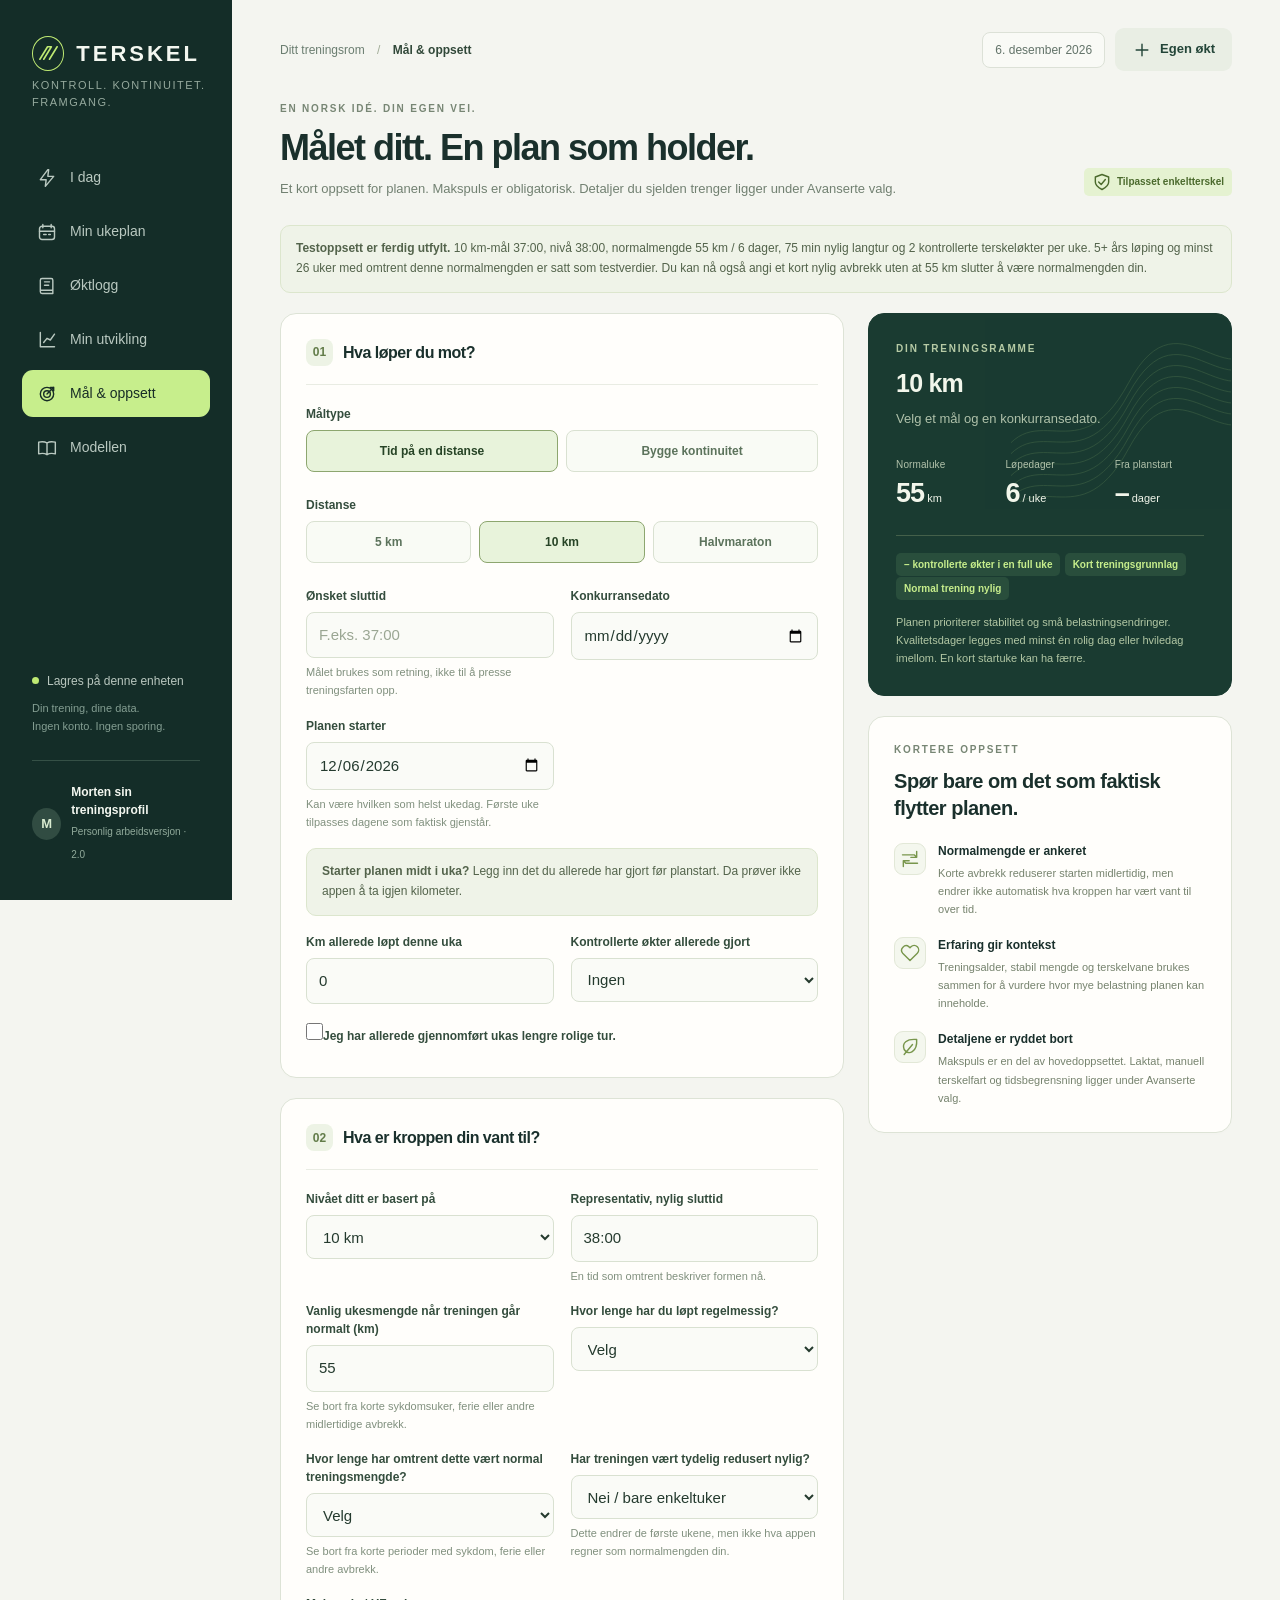
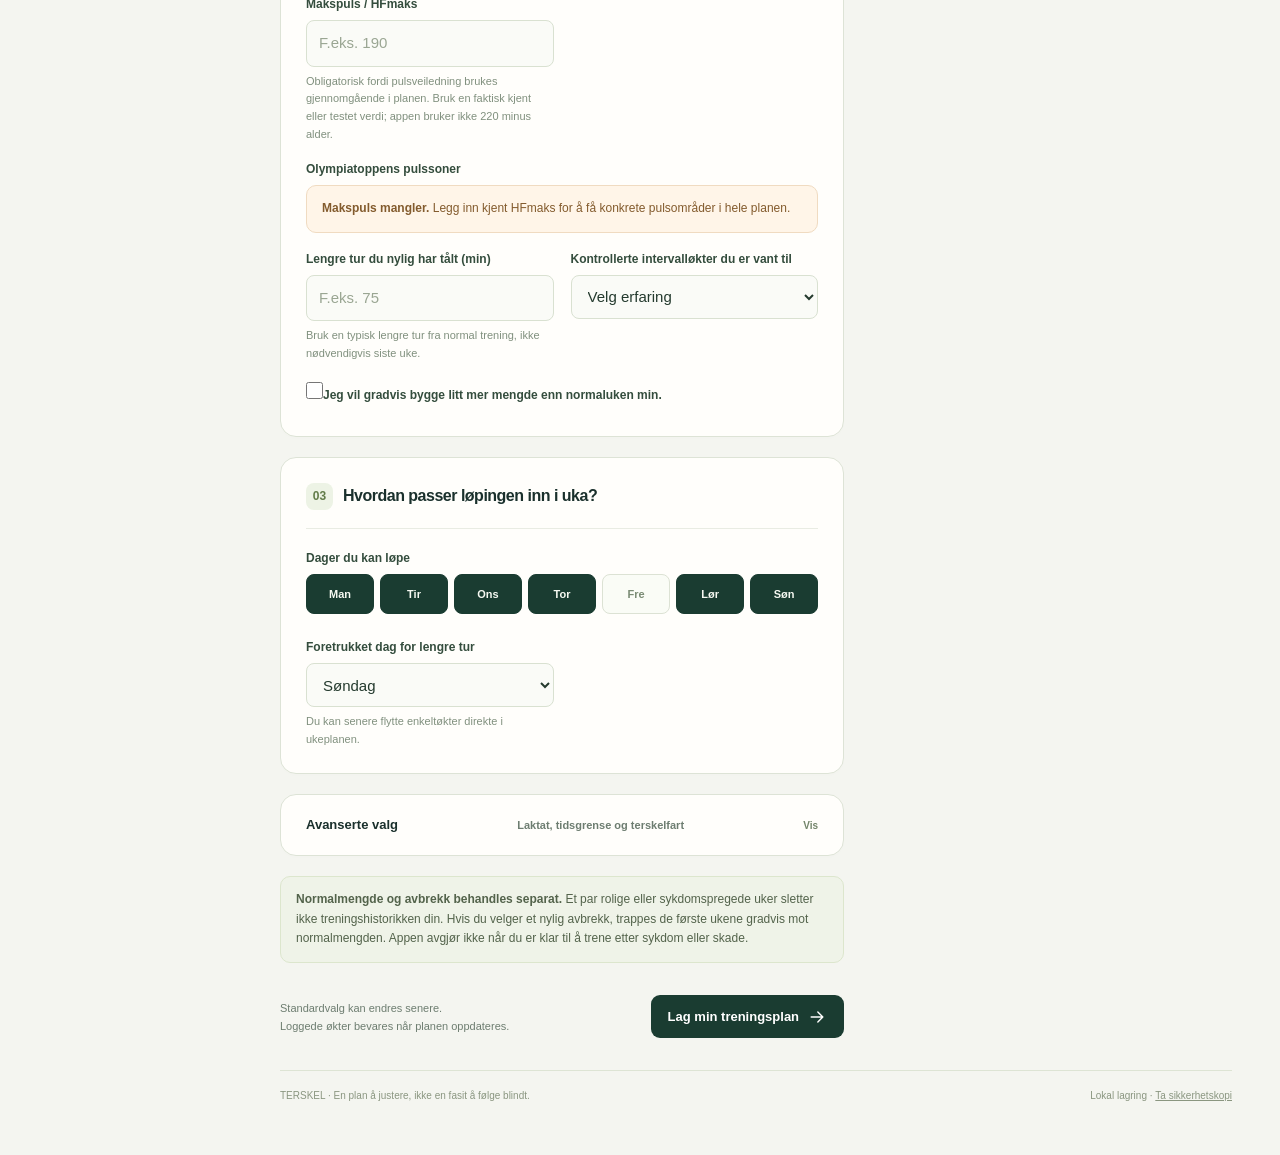
==== commit 5e847f63: "Add files via upload Oppdatering 2.0" ====
--- a/index.html
+++ b/index.html
@@ -6,7 +6,7 @@
 <meta name="description" content="Maalbasert lopetrening med kontrollerte intervaller, ukeplan og treningslogg. Alt lagres lokalt.">
 <title>Terskel &middot; Din vei til neste m&aring;l</title>
 <link rel="icon" href="data:image/svg+xml,%3Csvg xmlns='http://www.w3.org/2000/svg' viewBox='0 0 64 64'%3E%3Crect width='64' height='64' rx='16' fill='%231a3b31'/%3E%3Cpath d='M13 42L26 20h11L24 42zm19 0l13-22h7L39 42z' fill='%23c7ee8c'/%3E%3C/svg%3E">
-<style>@font-face{font-family:Local;src:local('Aptos'),local('Inter'),local('Segoe UI')}*{box-sizing:border-box}html{scroll-behavior:smooth}body{margin:0;background:#f4f5f0;color:#1a302c;font-family:Local,Inter,-apple-system,BlinkMacSystemFont,'Segoe UI',sans-serif;font-size:15px;line-height:1.5}button,input,select,textarea{font:inherit}button,a,input,select,textarea{-webkit-tap-highlight-color:transparent}button{cursor:pointer}button:disabled{cursor:not-allowed;opacity:.5}a{color:inherit}button:focus-visible,a:focus-visible,input:focus-visible,select:focus-visible,textarea:focus-visible,summary:focus-visible{outline:3px solid #63915e;outline-offset:3px}button{border:0}button svg{flex-shrink:0}.icon{width:20px;height:20px;fill:none;stroke:currentColor;stroke-width:1.7;stroke-linecap:round;stroke-linejoin:round;vertical-align:middle}.app{min-height:100vh}.sidebar{position:fixed;inset:0 auto 0 0;width:232px;background:#142d28;color:#f3f7f0;padding:36px 22px;display:flex;flex-direction:column;z-index:20}.brand{display:flex;gap:12px;align-items:center;text-decoration:none;margin:0 0 6px;padding:0 10px}.brandmark{height:35px;width:35px;display:grid;place-items:center;border:1px solid #bfea73;border-radius:50%;color:#bfea73}.brandmark svg{width:23px;height:23px}.brandword{font-size:22px;font-weight:750;letter-spacing:3px}.brand-sub{font-size:11px;letter-spacing:1.5px;text-transform:uppercase;color:#95a99d;margin:0 0 44px 10px}.nav{display:flex;flex-direction:column;gap:7px}.nav button{background:transparent;color:#bac9c1;text-align:left;padding:13px 15px;border-radius:11px;display:flex;gap:13px;align-items:center;font-size:14px;font-weight:540}.nav button.active{background:#c7ee8c;color:#172c26}.nav button:hover:not(.active){background:#203d34;color:white}.sidebar-bottom{margin-top:auto;padding:26px 10px 0}.local-label{display:flex;align-items:center;gap:8px;color:#b9c7bf;font-size:12px}.dot{display:inline-block;width:7px;height:7px;border-radius:50%;background:#bfea73;flex-shrink:0}.sidebar-note{color:#849e92;font-size:11px;line-height:1.7;margin-top:9px}.profile-pill{display:flex;align-items:center;gap:10px;margin-top:24px;border-top:1px solid #355046;padding-top:22px}.avatar{display:grid;place-items:center;height:32px;width:32px;border-radius:50%;background:#314c42;color:#d9ebd0;font-weight:650;font-size:13px}.profile-pill strong{font-size:12px;display:block}.profile-pill span{font-size:10px;color:#91aa9b}.main{margin-left:232px;max-width:1800px;padding:28px 48px 52px}.topbar{display:flex;align-items:center;justify-content:space-between;gap:18px;margin-bottom:30px}.breadcrumb{font-size:12px;color:#6a7d70}.breadcrumb strong{color:#314839;font-weight:550}.top-actions{display:flex;align-items:center;gap:10px}.date-pill{font-size:12px;color:#627369;border:1px solid #dce1d7;padding:8px 12px;border-radius:8px;background:#f9faf6}.btn{display:inline-flex;align-items:center;justify-content:center;gap:8px;padding:11px 17px;min-height:43px;border-radius:9px;font-size:13px;line-height:1.25;font-weight:650;background:#1a3c31;color:#fff;transition:background .15s,transform .15s;text-decoration:none}.btn:hover{background:#2f5145;transform:translateY(-1px)}.btn.primary{background:#c7ee8c;color:#183026}.btn.primary:hover{background:#b7e473}.btn.light{background:#e9eee4;color:#234538}.btn.light:hover{background:#dfe7d8}.btn.outline{background:transparent;border:1px solid #d5ddd0;color:#2b4437}.btn.outline:hover{background:#ecf0e8}.btn.small{padding:8px 11px;min-height:34px;font-size:12px}.btn.danger{background:#f8e4df;color:#923c31}.icon-btn{border:1px solid #dce2d6;border-radius:8px;background:#fcfdf9;color:#3c5548;width:37px;height:37px;display:grid;place-items:center}.icon-btn:hover{background:#eaf0e4}.page-head{display:flex;justify-content:space-between;align-items:flex-end;gap:24px;margin-bottom:27px}.eyebrow{display:flex;align-items:center;gap:9px;text-transform:uppercase;font-size:10px;letter-spacing:1.8px;color:#778674;font-weight:700;margin:0 0 11px}h1{font-weight:650;letter-spacing:-1.5px;font-size:36px;line-height:1.16;margin:0 0 10px}h2{font-size:20px;letter-spacing:-.5px;font-weight:630;line-height:1.35;margin:0 0 8px}h3{font-size:15px;font-weight:650;line-height:1.4;margin:0 0 6px}p{margin:0 0 14px}.subtle{color:#718071;font-size:13px}.muted{color:#6d7d70}.tiny{font-size:11px;line-height:1.65}.small{font-size:12px}.num{font-variant-numeric:tabular-nums}.card{border:1px solid #dde3d6;border-radius:16px;background:#fffefb;padding:25px;box-shadow:0 2px 3px #1a302c02}.card.tight{padding:19px}.card-title{display:flex;justify-content:space-between;align-items:center;gap:15px;margin-bottom:20px}.card-title h2{font-size:16px;margin:0}.grid{display:grid;gap:22px}.two-col{grid-template-columns:minmax(0,1.55fr) minmax(280px,1fr)}.equal-col{grid-template-columns:1fr 1fr}.setup-grid{display:grid;grid-template-columns:minmax(0,1.55fr) minmax(270px,1fr);gap:24px;align-items:start}.stack{display:flex;flex-direction:column;gap:20px}.section-label{display:flex;align-items:center;gap:10px;padding-bottom:18px;margin-bottom:20px;border-bottom:1px solid #e9ece3}.step-number{width:27px;height:27px;border-radius:8px;background:#edf3e5;color:#627c49;font-size:12px;display:grid;place-items:center;font-weight:650}.section-label h2{margin:0;font-size:16px}.fields{display:grid;grid-template-columns:1fr 1fr;gap:17px}.field.full{grid-column:1/-1}.field label,.label{display:block;font-size:12px;font-weight:620;color:#344d3d;margin-bottom:7px}.field .help{font-size:11px;line-height:1.6;color:#80907e;margin-top:6px}.input-wrap{position:relative}.unit{position:absolute;right:13px;top:13px;font-size:11px;color:#7c8a78;pointer-events:none}input:not([type=checkbox]):not([type=radio]),select,textarea{width:100%;border:1px solid #d9e1d1;background:#fafbf7;color:#243a2e;border-radius:8px;padding:11px 12px;min-height:44px;outline-offset:1px}input.with-unit{padding-right:58px!important}input::placeholder,textarea::placeholder{color:#9aa693}select{appearance:auto;padding-right:8px}textarea{resize:vertical;min-height:80px}.choice-row{display:flex;gap:8px;flex-wrap:wrap}.choice{flex:1;position:relative;min-width:100px}.choice input{position:absolute;opacity:0;inset:0;pointer-events:none}.choice span{display:flex;align-items:center;justify-content:center;min-height:42px;font-size:12px;border:1px solid #d9e1d1;border-radius:8px;padding:9px;background:#f9fbf5;color:#5c735c}.choice input:checked+span{background:#e8f3db;border-color:#8da66f;color:#274426;font-weight:650}.choice input:focus-visible+span{outline:3px solid #63915e;outline-offset:2px}.checkrow{display:flex;align-items:flex-start;gap:10px;font-size:12px;color:#4f664e}.checkrow input{accent-color:#335e39;width:17px;height:17px;flex-shrink:0;margin:2px 0 0}.days{display:grid;grid-template-columns:repeat(7,1fr);gap:6px}.day-check{position:relative}.day-check input{position:absolute;opacity:0;pointer-events:none}.day-check span{display:grid;place-items:center;border:1px solid #dce2d4;background:#fafcf6;border-radius:8px;padding:11px 2px;font-size:11px;color:#7a8b74}.day-check input:checked+span{background:#1a3c31;border-color:#1a3c31;color:#f6f9f2}.day-check input:focus-visible+span{outline:3px solid #63915e;outline-offset:2px}.form-footer{display:flex;justify-content:space-between;align-items:center;gap:16px;padding-top:12px}.notice{font-size:12px;line-height:1.65;background:#eff3e8;border:1px solid #dce6cd;padding:13px 15px;border-radius:10px;color:#53634b}.notice.warn{background:#fff5e8;border-color:#f0dbc1;color:#835b2d}.notice.error{background:#fff0ee;border-color:#f2d5ce;color:#943f31}.notice.success{background:#ebf3e1;color:#496338}.notice .icon{width:16px;height:16px;margin-right:6px;vertical-align:-3px}.notice ul{margin:7px 0 0;padding-left:20px}.dark-card{background:#1a3b31;border:1px solid #1a3b31;color:#f2f6eb;overflow:hidden;position:relative;border-radius:16px;padding:27px}.dark-card .eyebrow{color:#b6caa5}.dark-card .subtle{color:#afc1aa}.dark-card h2{font-size:25px;letter-spacing:-.8px}.terrain{position:absolute;right:-15px;top:28px;width:65%;height:160px;opacity:.16;pointer-events:none}.metric-row{display:grid;grid-template-columns:repeat(3,1fr);gap:20px;position:relative}.metric{padding:15px 0 4px}.metric-label{font-size:10px;letter-spacing:.1px;color:#b2c2ab;margin-bottom:6px}.metric-value{font-size:27px;letter-spacing:-1px;font-weight:600;line-height:1.15;font-variant-numeric:tabular-nums}.metric-value small{font-size:11px;font-weight:400;letter-spacing:0;margin-left:3px}.metric-divider{height:1px;background:#44604a;margin:22px 0 16px}.tag{display:inline-flex;align-items:center;gap:5px;white-space:nowrap;border-radius:5px;background:#edf1e7;padding:4px 8px;font-size:10px;font-weight:630;color:#697c5c}.tag.green{background:#e5f2d1;color:#4b6a2d}.tag.orange{background:#fae8d4;color:#9d663a}.tag.gray{background:#f0f1eb;color:#7c8775}.tag.dark{background:#294e3c;color:#c7ee8c}.tag.red{background:#fae7e2;color:#a65142}.guide-list{display:flex;flex-direction:column;gap:18px;margin-top:20px}.guide-item{display:flex;gap:12px}.guide-item .guide-icon{margin-top:1px;border:1px solid #e2e8d7;background:#f4f7ee;width:32px;height:32px;display:grid;place-items:center;border-radius:9px;color:#78964c;flex-shrink:0}.guide-item strong{display:block;font-size:12px;margin-bottom:4px}.guide-item p{font-size:11px;color:#76836e;line-height:1.65;margin:0}.source-link{font-size:11px;color:#647951;text-decoration:underline;text-underline-offset:3px}.hero{padding:29px 31px;display:grid;grid-template-columns:1.2fr 1fr;gap:28px;align-items:center;margin-bottom:22px}.hero h2{font-size:32px;line-height:1.2;letter-spacing:-1px;position:relative}.hero-note{font-size:12px;color:#b9c9ad;max-width:400px}.hero .metric-row{border-left:1px solid #4a654e;padding-left:30px;grid-template-columns:repeat(2,1fr)}.hero .metric-value{font-size:34px}.overview-stats{display:grid;grid-template-columns:repeat(4,1fr);gap:16px;margin-bottom:22px}.stat-card{padding:20px;border:1px solid #dce3d4;background:#fffefb;border-radius:13px}.stat-card .stat-top{display:flex;justify-content:space-between;align-items:center;font-size:11px;color:#7a8a73;margin-bottom:13px}.stat-card .stat-top .icon{width:16px;height:16px}.stat-num{font-size:27px;line-height:1;letter-spacing:-1px;font-weight:630;font-variant-numeric:tabular-nums}.stat-num small{font-size:12px;font-weight:450;letter-spacing:0;color:#89937f;margin-left:4px}.stat-foot{font-size:10px;color:#8a9682;margin-top:11px}.week-nav{display:flex;align-items:center;gap:10px}.week-nav strong{font-size:12px;min-width:110px;text-align:center}.week-bar{display:flex;justify-content:space-between;align-items:center;gap:16px;margin-bottom:16px}.week-info{font-size:11px;color:#7d8b76}.sessions{display:flex;flex-direction:column;gap:8px}.session{position:relative;width:100%;padding:14px 14px;border:1px solid #e6eadf;border-radius:10px;background:#fffefb;display:grid;grid-template-columns:52px minmax(0,1fr) auto;align-items:center;gap:13px;color:#263d2e;text-align:left}.session:hover{background:#f7faef;border-color:#b7c8a5}.session.threshold{border-left:3px solid #dbab6e}.session.long{border-left:3px solid #9eaada}.session.easy{border-left:3px solid #afc97f}.session.race{border-left:3px solid #d17a69}.session.rest{background:#f8f9f3;border-style:dashed;color:#8b967f;cursor:default}.session.today{box-shadow:0 0 0 1px #749558}.session-day{font-size:11px;text-transform:uppercase;font-weight:650;color:#7d8d72}.session-date{font-size:17px;font-weight:500;color:#4f6346;line-height:1.25;margin-top:2px}.session-title{font-weight:600;font-size:13px}.session-sub{font-size:10px;color:#849077;margin-top:4px}.session-data{text-align:right;white-space:nowrap}.session-data strong{font-weight:550;font-size:13px;display:block}.session-data span{font-size:10px;color:#8a927d}.session-check{color:#608837}.progress-track{height:7px;border-radius:10px;background:#e6e9df;overflow:hidden}.progress-fill{height:100%;background:#7c9b56;border-radius:10px}.pace-box{padding:13px 0;border-bottom:1px solid #e6eadf;display:flex;align-items:center;justify-content:space-between;gap:12px}.pace-box:last-child{border-bottom:0}.pace-label{font-size:12px;font-weight:600}.pace-sub{font-size:10px;color:#7d8a70;margin-top:2px}.pace-value{font-size:17px;letter-spacing:-.5px;font-variant-numeric:tabular-nums;white-space:nowrap}.pace-value small{font-size:10px;letter-spacing:0;color:#8a957e}.week-chart{height:105px;display:flex;align-items:flex-end;gap:5px;margin:18px 0 6px}.week-chart button{flex:1;min-width:0;position:relative;background:transparent;height:100%;padding:0;display:flex;flex-direction:column;justify-content:flex-end;gap:6px;align-items:center}.week-chart .bar{width:100%;background:#d9e4cb;border-radius:4px 4px 2px 2px;min-height:4px;position:relative;overflow:hidden}.week-chart .bar-work{position:absolute;bottom:0;left:0;right:0;background:#9eb27e}.week-chart .bar.active{background:#9aad83}.week-chart .bar.active .bar-work{background:#50693b}.week-chart .bar.race{background:#edc6ac}.week-chart .barlabel{font-size:8px;color:#8b977e;line-height:1.2}.chart-legend{display:flex;justify-content:space-between;font-size:9px;color:#8d967f;margin-top:10px}.empty{padding:36px 24px;text-align:center;background:#f9fbf5;border:1px dashed #d8e1ca;border-radius:13px}.empty .icon{width:33px;height:33px;color:#809267;margin-bottom:12px}.empty h2{font-size:19px}.empty p{font-size:12px;color:#7d8a71;max-width:420px;margin:10px auto 18px}.logs-table-wrap{overflow:auto}.logs-table{width:100%;border-collapse:collapse;font-size:12px;text-align:left}.logs-table th{font-size:10px;text-transform:uppercase;letter-spacing:.6px;color:#819072;font-weight:550;padding:12px 10px;border-bottom:1px solid #dce4cf;white-space:nowrap}.logs-table td{padding:15px 10px;border-bottom:1px solid #edf0e7;vertical-align:middle}.logs-table tr:last-child td{border-bottom:0}.logs-table .log-main{font-weight:550;color:#384d32}.log-secondary{font-size:10px;color:#89977c;margin-top:4px}.log-actions{display:flex;gap:7px}.toolbar{display:flex;flex-wrap:wrap;align-items:center;justify-content:space-between;gap:12px;margin:0 0 22px}.toolbar .btn-group{display:flex;flex-wrap:wrap;gap:8px}.trend-chart{margin-top:20px;height:180px;display:flex;gap:10px;align-items:flex-end}.trend-column{flex:1;height:100%;display:flex;flex-direction:column;justify-content:flex-end;align-items:center;gap:7px;min-width:0}.trend-number{font-size:10px;color:#718160}.trend-bar{min-height:2px;width:100%;max-width:60px;background:#a6bc82;border-radius:6px 6px 2px 2px}.trend-date{font-size:9px;white-space:nowrap;color:#879776}.rules{counter-reset:rules;display:flex;flex-direction:column;gap:20px}.rule{display:flex;gap:17px}.rule:before{counter-increment:rules;content:counter(rules,decimal-leading-zero);color:#90a775;font-size:13px;font-weight:600;padding-top:2px}.rule h3{font-size:14px;margin-bottom:6px}.rule p{font-size:12px;line-height:1.8;color:#6d7e61;margin:0}.sources{font-size:12px;line-height:1.8}.sources article{padding:17px 0;border-top:1px solid #e6ebde}.sources article:first-child{border-top:0}.sources a{font-weight:600;color:#3f5d32;text-decoration:underline;text-underline-offset:3px}.sources p{color:#7b8d6d;margin:5px 0 0;font-size:11px}.details{border-top:1px solid #e1e7d7;margin-top:18px;padding-top:15px}.details summary{cursor:pointer;font-size:12px;color:#637e50}.details p{font-size:11px;line-height:1.8;color:#7d8c6d;margin:13px 0 0}.footer{margin-top:32px;padding-top:17px;border-top:1px solid #dde4d4;font-size:10px;color:#8a9680;display:flex;justify-content:space-between;gap:14px;flex-wrap:wrap}.modal{border:1px solid #d9e2cd;border-radius:18px;background:#fffefb;padding:0;color:#263b2a;width:min(610px,calc(100% - 28px));max-height:90dvh;box-shadow:0 20px 100px #112d2940}.modal::backdrop{background:#0c241ca8;backdrop-filter:blur(4px)}.modal-inner{padding:28px}.modal-head{display:flex;align-items:flex-start;justify-content:space-between;gap:20px;margin-bottom:22px}.modal-head h2{font-size:23px}.modal-head p{font-size:12px;color:#7a8c6e;margin:5px 0 0}.modal-actions{display:flex;justify-content:flex-end;gap:10px;margin-top:22px;border-top:1px solid #e3e9d9;padding-top:20px}.workout-blocks{display:flex;flex-direction:column;gap:9px;margin:20px 0}.workout-block{display:flex;justify-content:space-between;gap:16px;background:#f4f7ed;border-radius:10px;padding:14px 16px;font-size:12px}.workout-block.work{background:#faeedc}.workout-block strong{font-weight:600}.sample-row{display:grid;grid-template-columns:.65fr 1fr 1fr 1fr 32px;gap:6px;margin-bottom:8px;align-items:end}.sample-row input{font-size:11px;min-height:37px!important;padding:8px!important}.sample-head{display:grid;grid-template-columns:.65fr 1fr 1fr 1fr 32px;gap:6px;font-size:9px;color:#839574;margin-bottom:7px}.remove-sample{background:#f0f3e8;border-radius:6px;height:37px;color:#8a7963}.sample-section{border-top:1px solid #e5eadb;padding-top:17px;margin-top:18px}.sample-section h3{font-size:13px}.rpe-display{display:flex;align-items:center;justify-content:space-between;font-size:12px;margin-top:8px}.check-inline{display:flex;gap:8px;align-items:center}.hidden{display:none!important}#toast{position:fixed;left:calc(50% + 116px);bottom:24px;transform:translateX(-50%);max-width:calc(100% - 36px);background:#173b2a;color:#f0f6e6;padding:13px 21px;border-radius:10px;font-size:12px;box-shadow:0 6px 25px #102a212b;z-index:1000;opacity:0;pointer-events:none;transition:opacity .18s}#toast.show{opacity:1}.no-js{padding:25px;background:#ffebde}.storage-banner{margin-bottom:20px}.wide-note{grid-column:1/-1}.mobile-brand{display:none}.form-error{margin-bottom:20px}.pace-calculator{display:grid;grid-template-columns:1fr 1fr;gap:12px}.calc-output{grid-column:1/-1;background:#eff5e6;border-radius:11px;padding:16px;font-size:12px;display:flex;justify-content:space-between;gap:10px;align-items:center}.calc-output strong{font-size:23px;letter-spacing:-.5px}.plan-empty-art{width:100%;height:110px;display:flex;align-items:center;justify-content:center;gap:10px;opacity:.75;margin-bottom:16px}.plan-empty-art span{width:28px;background:#dee9cd;border-radius:6px;height:50px}.plan-empty-art span:nth-child(2){height:78px;background:#b7cf90}.plan-empty-art span:nth-child(3){height:45px}.plan-empty-art span:nth-child(4){height:90px;background:#b7cf90}.plan-empty-art span:nth-child(5){height:38px}.plan-empty-art span:nth-child(6){height:65px;background:#ced8bb}
+<style>@font-face{font-family:Local;src:local('Aptos'),local('Inter'),local('Segoe UI')}*{box-sizing:border-box}html{scroll-behavior:smooth}body{margin:0;background:#f4f5f0;color:#1a302c;font-family:Local,Inter,-apple-system,BlinkMacSystemFont,'Segoe UI',sans-serif;font-size:15px;line-height:1.5}button,input,select,textarea{font:inherit}button,a,input,select,textarea{-webkit-tap-highlight-color:transparent}button{cursor:pointer}button:disabled{cursor:not-allowed;opacity:.5}a{color:inherit}button:focus-visible,a:focus-visible,input:focus-visible,select:focus-visible,textarea:focus-visible,summary:focus-visible{outline:3px solid #63915e;outline-offset:3px}button{border:0}button svg{flex-shrink:0}.icon{width:20px;height:20px;fill:none;stroke:currentColor;stroke-width:1.7;stroke-linecap:round;stroke-linejoin:round;vertical-align:middle}.app{min-height:100vh}.sidebar{position:fixed;inset:0 auto 0 0;width:232px;background:#142d28;color:#f3f7f0;padding:36px 22px;display:flex;flex-direction:column;z-index:20}.brand{display:flex;gap:12px;align-items:center;text-decoration:none;margin:0 0 6px;padding:0 10px}.brandmark{height:35px;width:35px;display:grid;place-items:center;border:1px solid #bfea73;border-radius:50%;color:#bfea73}.brandmark svg{width:23px;height:23px}.brandword{font-size:22px;font-weight:750;letter-spacing:3px}.brand-sub{font-size:11px;letter-spacing:1.5px;text-transform:uppercase;color:#95a99d;margin:0 0 44px 10px}.nav{display:flex;flex-direction:column;gap:7px}.nav button{background:transparent;color:#bac9c1;text-align:left;padding:13px 15px;border-radius:11px;display:flex;gap:13px;align-items:center;font-size:14px;font-weight:540}.nav button.active{background:#c7ee8c;color:#172c26}.nav button:hover:not(.active){background:#203d34;color:white}.sidebar-bottom{margin-top:auto;padding:26px 10px 0}.local-label{display:flex;align-items:center;gap:8px;color:#b9c7bf;font-size:12px}.dot{display:inline-block;width:7px;height:7px;border-radius:50%;background:#bfea73;flex-shrink:0}.sidebar-note{color:#849e92;font-size:11px;line-height:1.7;margin-top:9px}.profile-pill{display:flex;align-items:center;gap:10px;margin-top:24px;border-top:1px solid #355046;padding-top:22px}.avatar{display:grid;place-items:center;height:32px;width:32px;border-radius:50%;background:#314c42;color:#d9ebd0;font-weight:650;font-size:13px}.profile-pill strong{font-size:12px;display:block}.profile-pill span{font-size:10px;color:#91aa9b}.main{margin-left:232px;max-width:1800px;padding:28px 48px 52px}.topbar{display:flex;align-items:center;justify-content:space-between;gap:18px;margin-bottom:30px}.breadcrumb{font-size:12px;color:#6a7d70}.breadcrumb strong{color:#314839;font-weight:550}.top-actions{display:flex;align-items:center;gap:10px}.date-pill{font-size:12px;color:#627369;border:1px solid #dce1d7;padding:8px 12px;border-radius:8px;background:#f9faf6}.btn{display:inline-flex;align-items:center;justify-content:center;gap:8px;padding:11px 17px;min-height:43px;border-radius:9px;font-size:13px;line-height:1.25;font-weight:650;background:#1a3c31;color:#fff;transition:background .15s,transform .15s;text-decoration:none}.btn:hover{background:#2f5145;transform:translateY(-1px)}.btn.primary{background:#c7ee8c;color:#183026}.btn.primary:hover{background:#b7e473}.btn.light{background:#e9eee4;color:#234538}.btn.light:hover{background:#dfe7d8}.btn.outline{background:transparent;border:1px solid #d5ddd0;color:#2b4437}.btn.outline:hover{background:#ecf0e8}.btn.small{padding:8px 11px;min-height:34px;font-size:12px}.btn.danger{background:#f8e4df;color:#923c31}.icon-btn{border:1px solid #dce2d6;border-radius:8px;background:#fcfdf9;color:#3c5548;width:37px;height:37px;display:grid;place-items:center}.icon-btn:hover{background:#eaf0e4}.page-head{display:flex;justify-content:space-between;align-items:flex-end;gap:24px;margin-bottom:27px}.eyebrow{display:flex;align-items:center;gap:9px;text-transform:uppercase;font-size:10px;letter-spacing:1.8px;color:#778674;font-weight:700;margin:0 0 11px}h1{font-weight:650;letter-spacing:-1.5px;font-size:36px;line-height:1.16;margin:0 0 10px}h2{font-size:20px;letter-spacing:-.5px;font-weight:630;line-height:1.35;margin:0 0 8px}h3{font-size:15px;font-weight:650;line-height:1.4;margin:0 0 6px}p{margin:0 0 14px}.subtle{color:#718071;font-size:13px}.muted{color:#6d7d70}.tiny{font-size:11px;line-height:1.65}.small{font-size:12px}.num{font-variant-numeric:tabular-nums}.card{border:1px solid #dde3d6;border-radius:16px;background:#fffefb;padding:25px;box-shadow:0 2px 3px #1a302c02}.card.tight{padding:19px}.card-title{display:flex;justify-content:space-between;align-items:center;gap:15px;margin-bottom:20px}.card-title h2{font-size:16px;margin:0}.grid{display:grid;gap:22px}.two-col{grid-template-columns:minmax(0,1.55fr) minmax(280px,1fr)}.equal-col{grid-template-columns:1fr 1fr}.setup-grid{display:grid;grid-template-columns:minmax(0,1.55fr) minmax(270px,1fr);gap:24px;align-items:start}.stack{display:flex;flex-direction:column;gap:20px}.section-label{display:flex;align-items:center;gap:10px;padding-bottom:18px;margin-bottom:20px;border-bottom:1px solid #e9ece3}.step-number{width:27px;height:27px;border-radius:8px;background:#edf3e5;color:#627c49;font-size:12px;display:grid;place-items:center;font-weight:650}.section-label h2{margin:0;font-size:16px}.fields{display:grid;grid-template-columns:1fr 1fr;gap:17px}.field.full{grid-column:1/-1}.field label,.label{display:block;font-size:12px;font-weight:620;color:#344d3d;margin-bottom:7px}.field .help{font-size:11px;line-height:1.6;color:#80907e;margin-top:6px}.input-wrap{position:relative}.unit{position:absolute;right:13px;top:13px;font-size:11px;color:#7c8a78;pointer-events:none}input:not([type=checkbox]):not([type=radio]),select,textarea{width:100%;border:1px solid #d9e1d1;background:#fafbf7;color:#243a2e;border-radius:8px;padding:11px 12px;min-height:44px;outline-offset:1px}input.with-unit{padding-right:58px!important}input::placeholder,textarea::placeholder{color:#9aa693}select{appearance:auto;padding-right:8px}textarea{resize:vertical;min-height:80px}.choice-row{display:flex;gap:8px;flex-wrap:wrap}.choice{flex:1;position:relative;min-width:100px}.choice input{position:absolute;opacity:0;inset:0;pointer-events:none}.choice span{display:flex;align-items:center;justify-content:center;min-height:42px;font-size:12px;border:1px solid #d9e1d1;border-radius:8px;padding:9px;background:#f9fbf5;color:#5c735c}.choice input:checked+span{background:#e8f3db;border-color:#8da66f;color:#274426;font-weight:650}.choice input:focus-visible+span{outline:3px solid #63915e;outline-offset:2px}.checkrow{display:flex;align-items:flex-start;gap:10px;font-size:12px;color:#4f664e}.checkrow input{accent-color:#335e39;width:17px;height:17px;flex-shrink:0;margin:2px 0 0}.days{display:grid;grid-template-columns:repeat(7,1fr);gap:6px}.day-check{position:relative}.day-check input{position:absolute;opacity:0;pointer-events:none}.day-check span{display:grid;place-items:center;border:1px solid #dce2d4;background:#fafcf6;border-radius:8px;padding:11px 2px;font-size:11px;color:#7a8b74}.day-check input:checked+span{background:#1a3c31;border-color:#1a3c31;color:#f6f9f2}.day-check input:focus-visible+span{outline:3px solid #63915e;outline-offset:2px}.form-footer{display:flex;justify-content:space-between;align-items:center;gap:16px;padding-top:12px}.notice{font-size:12px;line-height:1.65;background:#eff3e8;border:1px solid #dce6cd;padding:13px 15px;border-radius:10px;color:#53634b}.notice.warn{background:#fff5e8;border-color:#f0dbc1;color:#835b2d}.notice.error{background:#fff0ee;border-color:#f2d5ce;color:#943f31}.notice.success{background:#ebf3e1;color:#496338}.notice .icon{width:16px;height:16px;margin-right:6px;vertical-align:-3px}.notice ul{margin:7px 0 0;padding-left:20px}.dark-card{background:#1a3b31;border:1px solid #1a3b31;color:#f2f6eb;overflow:hidden;position:relative;border-radius:16px;padding:27px}.dark-card .eyebrow{color:#b6caa5}.dark-card .subtle{color:#afc1aa}.dark-card h2{font-size:25px;letter-spacing:-.8px}.terrain{position:absolute;right:-15px;top:28px;width:65%;height:160px;opacity:.16;pointer-events:none}.metric-row{display:grid;grid-template-columns:repeat(3,1fr);gap:20px;position:relative}.metric{padding:15px 0 4px}.metric-label{font-size:10px;letter-spacing:.1px;color:#b2c2ab;margin-bottom:6px}.metric-value{font-size:27px;letter-spacing:-1px;font-weight:600;line-height:1.15;font-variant-numeric:tabular-nums}.metric-value small{font-size:11px;font-weight:400;letter-spacing:0;margin-left:3px}.metric-divider{height:1px;background:#44604a;margin:22px 0 16px}.tag{display:inline-flex;align-items:center;gap:5px;white-space:nowrap;border-radius:5px;background:#edf1e7;padding:4px 8px;font-size:10px;font-weight:630;color:#697c5c}.tag.green{background:#e5f2d1;color:#4b6a2d}.tag.orange{background:#fae8d4;color:#9d663a}.tag.gray{background:#f0f1eb;color:#7c8775}.tag.dark{background:#294e3c;color:#c7ee8c}.tag.red{background:#fae7e2;color:#a65142}.guide-list{display:flex;flex-direction:column;gap:18px;margin-top:20px}.guide-item{display:flex;gap:12px}.guide-item .guide-icon{margin-top:1px;border:1px solid #e2e8d7;background:#f4f7ee;width:32px;height:32px;display:grid;place-items:center;border-radius:9px;color:#78964c;flex-shrink:0}.guide-item strong{display:block;font-size:12px;margin-bottom:4px}.guide-item p{font-size:11px;color:#76836e;line-height:1.65;margin:0}.source-link{font-size:11px;color:#647951;text-decoration:underline;text-underline-offset:3px}.hero{padding:29px 31px;display:grid;grid-template-columns:1.2fr 1fr;gap:28px;align-items:center;margin-bottom:22px}.hero h2{font-size:32px;line-height:1.2;letter-spacing:-1px;position:relative}.hero-note{font-size:12px;color:#b9c9ad;max-width:400px}.hero .metric-row{border-left:1px solid #4a654e;padding-left:30px;grid-template-columns:repeat(2,1fr)}.hero .metric-value{font-size:34px}.overview-stats{display:grid;grid-template-columns:repeat(4,1fr);gap:16px;margin-bottom:22px}.stat-card{padding:20px;border:1px solid #dce3d4;background:#fffefb;border-radius:13px}.stat-card .stat-top{display:flex;justify-content:space-between;align-items:center;font-size:11px;color:#7a8a73;margin-bottom:13px}.stat-card .stat-top .icon{width:16px;height:16px}.stat-num{font-size:27px;line-height:1;letter-spacing:-1px;font-weight:630;font-variant-numeric:tabular-nums}.stat-num small{font-size:12px;font-weight:450;letter-spacing:0;color:#89937f;margin-left:4px}.stat-foot{font-size:10px;color:#8a9682;margin-top:11px}.week-nav{display:flex;align-items:center;gap:10px}.week-nav strong{font-size:12px;min-width:110px;text-align:center}.week-bar{display:flex;justify-content:space-between;align-items:center;gap:16px;margin-bottom:16px}.week-info{font-size:11px;color:#7d8b76}.sessions{display:flex;flex-direction:column;gap:8px}.session{position:relative;width:100%;padding:14px 14px;border:1px solid #e6eadf;border-radius:10px;background:#fffefb;display:grid;grid-template-columns:52px minmax(0,1fr) auto;align-items:center;gap:13px;color:#263d2e;text-align:left}.session:hover{background:#f7faef;border-color:#b7c8a5}.session.threshold{border-left:3px solid #dbab6e}.session.long{border-left:3px solid #9eaada}.session.easy{border-left:3px solid #afc97f}.session.race{border-left:3px solid #d17a69}.session.rest{background:#f8f9f3;border-style:dashed;color:#8b967f;cursor:default}.session.today{box-shadow:0 0 0 1px #749558}.session-day{font-size:11px;text-transform:uppercase;font-weight:650;color:#7d8d72}.session-date{font-size:17px;font-weight:500;color:#4f6346;line-height:1.25;margin-top:2px}.session-title{font-weight:600;font-size:13px}.session-sub{font-size:10px;color:#849077;margin-top:4px}.session-data{text-align:right;white-space:nowrap}.session-data strong{font-weight:550;font-size:13px;display:block}.session-data span{font-size:10px;color:#8a927d}.session-check{color:#608837}.progress-track{height:7px;border-radius:10px;background:#e6e9df;overflow:hidden}.progress-fill{height:100%;background:#7c9b56;border-radius:10px}.pace-box{padding:13px 0;border-bottom:1px solid #e6eadf;display:flex;align-items:center;justify-content:space-between;gap:12px}.pace-box:last-child{border-bottom:0}.pace-label{font-size:12px;font-weight:600}.pace-sub{font-size:10px;color:#7d8a70;margin-top:2px}.pace-value{font-size:17px;letter-spacing:-.5px;font-variant-numeric:tabular-nums;white-space:nowrap}.pace-value small{font-size:10px;letter-spacing:0;color:#8a957e}.week-chart{height:105px;display:flex;align-items:flex-end;gap:5px;margin:18px 0 6px}.week-chart button{flex:1;min-width:0;position:relative;background:transparent;height:100%;padding:0;display:flex;flex-direction:column;justify-content:flex-end;gap:6px;align-items:center}.week-chart .bar{width:100%;background:#d9e4cb;border-radius:4px 4px 2px 2px;min-height:4px;position:relative;overflow:hidden}.week-chart .bar-work{position:absolute;bottom:0;left:0;right:0;background:#9eb27e}.week-chart .bar.active{background:#9aad83}.week-chart .bar.active .bar-work{background:#50693b}.week-chart .bar.race{background:#edc6ac}.week-chart .barlabel{font-size:8px;color:#8b977e;line-height:1.2}.chart-legend{display:flex;justify-content:space-between;font-size:9px;color:#8d967f;margin-top:10px}.empty{padding:36px 24px;text-align:center;background:#f9fbf5;border:1px dashed #d8e1ca;border-radius:13px}.empty .icon{width:33px;height:33px;color:#809267;margin-bottom:12px}.empty h2{font-size:19px}.empty p{font-size:12px;color:#7d8a71;max-width:420px;margin:10px auto 18px}.logs-table-wrap{overflow:auto}.logs-table{width:100%;border-collapse:collapse;font-size:12px;text-align:left}.logs-table th{font-size:10px;text-transform:uppercase;letter-spacing:.6px;color:#819072;font-weight:550;padding:12px 10px;border-bottom:1px solid #dce4cf;white-space:nowrap}.logs-table td{padding:15px 10px;border-bottom:1px solid #edf0e7;vertical-align:middle}.logs-table tr:last-child td{border-bottom:0}.logs-table .log-main{font-weight:550;color:#384d32}.log-secondary{font-size:10px;color:#89977c;margin-top:4px}.log-actions{display:flex;gap:7px}.toolbar{display:flex;flex-wrap:wrap;align-items:center;justify-content:space-between;gap:12px;margin:0 0 22px}.toolbar .btn-group{display:flex;flex-wrap:wrap;gap:8px}.trend-chart{margin-top:20px;height:180px;display:flex;gap:10px;align-items:flex-end}.trend-column{flex:1;height:100%;display:flex;flex-direction:column;justify-content:flex-end;align-items:center;gap:7px;min-width:0}.trend-number{font-size:10px;color:#718160}.trend-bar{min-height:2px;width:100%;max-width:60px;background:#a6bc82;border-radius:6px 6px 2px 2px}.trend-date{font-size:9px;white-space:nowrap;color:#879776}.rules{counter-reset:rules;display:flex;flex-direction:column;gap:20px}.rule{display:flex;gap:17px}.rule:before{counter-increment:rules;content:counter(rules,decimal-leading-zero);color:#90a775;font-size:13px;font-weight:600;padding-top:2px}.rule h3{font-size:14px;margin-bottom:6px}.rule p{font-size:12px;line-height:1.8;color:#6d7e61;margin:0}.sources{font-size:12px;line-height:1.8}.sources article{padding:17px 0;border-top:1px solid #e6ebde}.sources article:first-child{border-top:0}.sources a{font-weight:600;color:#3f5d32;text-decoration:underline;text-underline-offset:3px}.sources p{color:#7b8d6d;margin:5px 0 0;font-size:11px}.details{border-top:1px solid #e1e7d7;margin-top:18px;padding-top:15px}.details summary{cursor:pointer;font-size:12px;color:#637e50}.advanced-card{padding:0;overflow:hidden}.advanced-card>summary{cursor:pointer;list-style:none;padding:20px 25px;font-size:13px;font-weight:650;display:flex;align-items:center;justify-content:space-between;gap:12px}.advanced-card>summary::-webkit-details-marker{display:none}.advanced-card>summary:after{content:'Vis';font-size:10px;color:#73856a;font-weight:600}.advanced-card[open]>summary:after{content:'Skjul'}.advanced-inner{border-top:1px solid #e7ebdf;padding:22px 25px}.advanced-intro{font-size:11px;color:#788873;margin:-4px 0 18px}.details summary{cursor:pointer;font-size:12px;color:#637e50}.details p{font-size:11px;line-height:1.8;color:#7d8c6d;margin:13px 0 0}.footer{margin-top:32px;padding-top:17px;border-top:1px solid #dde4d4;font-size:10px;color:#8a9680;display:flex;justify-content:space-between;gap:14px;flex-wrap:wrap}.modal{border:1px solid #d9e2cd;border-radius:18px;background:#fffefb;padding:0;color:#263b2a;width:min(610px,calc(100% - 28px));max-height:90dvh;box-shadow:0 20px 100px #112d2940}.modal::backdrop{background:#0c241ca8;backdrop-filter:blur(4px)}.modal-inner{padding:28px}.modal-head{display:flex;align-items:flex-start;justify-content:space-between;gap:20px;margin-bottom:22px}.modal-head h2{font-size:23px}.modal-head p{font-size:12px;color:#7a8c6e;margin:5px 0 0}.modal-actions{display:flex;justify-content:flex-end;gap:10px;margin-top:22px;border-top:1px solid #e3e9d9;padding-top:20px}.workout-blocks{display:flex;flex-direction:column;gap:9px;margin:20px 0}.workout-block{display:flex;justify-content:space-between;gap:16px;background:#f4f7ed;border-radius:10px;padding:14px 16px;font-size:12px}.workout-block.work{background:#faeedc}.workout-block strong{font-weight:600}.sample-row{display:grid;grid-template-columns:.65fr 1fr 1fr 1fr 32px;gap:6px;margin-bottom:8px;align-items:end}.sample-row input{font-size:11px;min-height:37px!important;padding:8px!important}.sample-head{display:grid;grid-template-columns:.65fr 1fr 1fr 1fr 32px;gap:6px;font-size:9px;color:#839574;margin-bottom:7px}.remove-sample{background:#f0f3e8;border-radius:6px;height:37px;color:#8a7963}.sample-section{border-top:1px solid #e5eadb;padding-top:17px;margin-top:18px}.sample-section h3{font-size:13px}.sample-rep-label{min-height:37px;display:flex;align-items:center;gap:5px;padding:0 6px;font-size:11px;font-weight:650;color:#385044}.sample-rep-label small{font-size:9px;color:#85927e;font-weight:500}.sample-row.planned-sample{background:#f8faf4;border-radius:8px;padding:5px}.sample-row.planned-sample input{background:#fff}.coach-card{border:1px solid #dbe6cc;background:linear-gradient(180deg,#f4f8ed,#fffefb);border-radius:14px;padding:18px;margin-top:16px}.coach-head{display:flex;align-items:center;justify-content:space-between;gap:12px;margin-bottom:9px}.coach-head h3{margin:0;font-size:16px}.coach-points{display:grid;gap:8px;margin-top:12px}.coach-point{display:flex;gap:9px;align-items:flex-start;font-size:12px;color:#4d6252}.coach-dot{width:7px;height:7px;border-radius:50%;background:#89ad5f;margin-top:6px;flex:none}.coach-next{margin-top:14px;padding:12px 14px;border-left:3px solid #789c53;background:#eef5e5;border-radius:0 9px 9px 0}.text-link{border:0;background:transparent;color:#557642;text-decoration:underline;text-underline-offset:3px;padding:0;font-size:11px}.text-link:hover{color:#29482c}.data-quality{font-size:10px;color:#87937f;margin-top:10px}.rpe-display{display:flex;align-items:center;justify-content:space-between;font-size:12px;margin-top:8px}.check-inline{display:flex;gap:8px;align-items:center}.hidden{display:none!important}#toast{position:fixed;left:calc(50% + 116px);bottom:24px;transform:translateX(-50%);max-width:calc(100% - 36px);background:#173b2a;color:#f0f6e6;padding:13px 21px;border-radius:10px;font-size:12px;box-shadow:0 6px 25px #102a212b;z-index:1000;opacity:0;pointer-events:none;transition:opacity .18s}#toast.show{opacity:1}.no-js{padding:25px;background:#ffebde}.storage-banner{margin-bottom:20px}.wide-note{grid-column:1/-1}.mobile-brand{display:none}.form-error{margin-bottom:20px}.pace-calculator{display:grid;grid-template-columns:1fr 1fr;gap:12px}.calc-output{grid-column:1/-1;background:#eff5e6;border-radius:11px;padding:16px;font-size:12px;display:flex;justify-content:space-between;gap:10px;align-items:center}.calc-output strong{font-size:23px;letter-spacing:-.5px}.plan-empty-art{width:100%;height:110px;display:flex;align-items:center;justify-content:center;gap:10px;opacity:.75;margin-bottom:16px}.plan-empty-art span{width:28px;background:#dee9cd;border-radius:6px;height:50px}.plan-empty-art span:nth-child(2){height:78px;background:#b7cf90}.plan-empty-art span:nth-child(3){height:45px}.plan-empty-art span:nth-child(4){height:90px;background:#b7cf90}.plan-empty-art span:nth-child(5){height:38px}.plan-empty-art span:nth-child(6){height:65px;background:#ced8bb}
 @media(min-width:1600px){.main{padding:36px 65px}.setup-grid{grid-template-columns:1.5fr 1fr}.card{padding:30px}h1{font-size:42px}}
 @media(max-width:1180px){.sidebar{width:205px;padding:30px 15px}.main{margin-left:205px;padding:26px 30px 45px}.setup-grid{grid-template-columns:minmax(0,1.35fr) minmax(255px,1fr)}.card{padding:21px}.two-col{grid-template-columns:minmax(0,1.5fr) minmax(265px,1fr)}.metric-value{font-size:24px}.hero{grid-template-columns:1fr 1fr}.hero h2{font-size:27px}.hero .metric-value{font-size:27px}#toast{left:calc(50% + 102px)}}
 @media(max-width:960px){.sidebar{width:178px;padding:28px 12px}.brandword{font-size:18px;letter-spacing:2px}.brand{padding:0 4px;gap:8px}.brandmark{width:28px;height:28px}.brand-sub{font-size:9px;margin:0 0 35px 4px;letter-spacing:1px}.nav button{font-size:12px;padding:12px 10px;gap:9px}.main{margin-left:178px;padding:25px 24px 40px}.setup-grid,.two-col{grid-template-columns:1fr}.setup-side{display:grid;grid-template-columns:1fr 1fr;gap:18px;align-items:start}.setup-side .dark-card{grid-column:1/-1}.overview-stats{gap:10px}.stat-card{padding:16px}.stat-num{font-size:24px}.hero{padding:26px;gap:20px}.hero .metric-row{padding-left:20px}.hero h2{font-size:25px}.hero .metric-value{font-size:24px}.topbar{margin-bottom:26px}.date-pill{display:none}.equal-col{gap:16px}#toast{left:calc(50% + 89px)}h1{font-size:32px}}
@@ -20,6 +20,9 @@
 @media(max-width:700px){input:not([type=checkbox]):not([type=radio]),select,textarea{font-size:16px}.field input[type=date]{font-size:13px}.equal-col{grid-template-columns:minmax(0,1fr)}}
 @media(max-width:365px){.fields{grid-template-columns:minmax(0,1fr)}}
 .zone-grid{display:grid;grid-template-columns:repeat(5,minmax(0,1fr));gap:7px}.zone-card{border:1px solid #dde4d8;background:#fafbf7;border-radius:9px;padding:10px 8px;text-align:center}.zone-card strong{display:block;font-size:12px;color:#264336;margin-bottom:3px}.zone-card span{display:block;font-size:12px;font-weight:650;font-variant-numeric:tabular-nums}.zone-card small{display:block;font-size:9px;color:#788777;margin-top:2px}@media(max-width:700px){.zone-grid{grid-template-columns:repeat(2,minmax(0,1fr))}.zone-card:last-child{grid-column:1/-1}}
+
+.today-grid{display:grid;grid-template-columns:minmax(0,1.45fr) minmax(270px,.8fr);gap:22px}.today-session{padding:29px}.today-session h2{font-size:29px;margin-bottom:9px}.today-meta{display:flex;gap:8px;flex-wrap:wrap;margin:16px 0}.quick-actions{display:flex;gap:9px;flex-wrap:wrap}.readiness-row{display:grid;grid-template-columns:repeat(4,minmax(0,1fr));gap:8px}.readiness-choice{border:1px solid #d9e1d1;background:#fafbf7;border-radius:10px;padding:12px 8px;text-align:center;font-size:11px;color:#425747}.readiness-choice:hover{background:#eef4e7}.readiness-choice strong{display:block;font-size:12px;margin-bottom:2px}.summary-grid{display:grid;grid-template-columns:repeat(3,minmax(0,1fr));gap:10px;margin:14px 0}.summary-mini{background:#f5f7f0;border:1px solid #e0e6d9;border-radius:10px;padding:12px}.summary-mini strong{display:block;font-size:20px}.pause-banner{background:#fff2e7;border:1px solid #efd4bb;border-radius:13px;padding:17px;margin-bottom:18px}.history-bars{display:flex;align-items:flex-end;gap:7px;height:125px;padding-top:8px}.history-bar{flex:1;display:flex;flex-direction:column;justify-content:flex-end;align-items:center;gap:5px;height:100%;font-size:9px;color:#778473}.history-bar span:first-child{width:100%;background:#dce9ca;border-radius:5px 5px 2px 2px;min-height:3px}.history-bar.current span:first-child{background:#9fc66d}.feedback-explain{margin-top:12px;padding:12px 14px;border-left:3px solid #91b85f;background:#f4f7ed;border-radius:0 9px 9px 0}.outcome-row{display:grid;grid-template-columns:repeat(4,minmax(0,1fr));gap:7px}.outcome-row .choice{min-width:0}.outcome-row .choice span{min-height:52px;text-align:center;padding:8px 5px}@media(max-width:960px){.today-grid{grid-template-columns:1fr}}@media(max-width:700px){.readiness-row,.outcome-row{grid-template-columns:1fr 1fr}.summary-grid{grid-template-columns:1fr 1fr}.today-session{padding:22px}.today-session h2{font-size:25px}.quick-actions .btn{flex:1}.nav button{font-size:8px}.nav{overflow-x:auto;justify-content:flex-start}.nav button{min-width:58px}}
+
 </style>
 </head>
 <body>
@@ -32,11 +35,11 @@
  <div class="sidebar-bottom">
   <div class="local-label"><span class="dot"></span><span id="storage-status">Lagres p&aring; denne enheten</span></div>
   <div class="sidebar-note">Din trening, dine data.<br>Ingen konto. Ingen sporing.</div>
-  <div class="profile-pill"><div class="avatar" id="avatar">M</div><div><strong id="profile-name">Din treningsprofil</strong><span>Personlig arbeidsversjon &middot; 1.0</span></div></div>
+  <div class="profile-pill"><div class="avatar" id="avatar">M</div><div><strong id="profile-name">Din treningsprofil</strong><span>Personlig arbeidsversjon &middot; 2.0</span></div></div>
  </div>
 </aside>
 <main class="main" id="main">
- <header class="topbar"><div class="breadcrumb">Ditt treningsrom <span style="margin:0 9px;color:#a1ac97">/</span> <strong id="breadcrumb-current">M&aring;l og oppsett</strong></div><div class="mobile-brand"><span class="brandmark"><svg class="icon" viewBox="0 0 24 24"><path d="M3 18 11 5h4L7 18M13 18l8-13"/></svg></span>TERSKEL</div><div class="top-actions"><span class="date-pill" id="today-date"></span><button class="btn light" data-action="new-log" type="button"><svg class="icon" viewBox="0 0 24 24"><path d="M12 5v14M5 12h14"/></svg>Logg en &oslash;kt</button></div></header>
+ <header class="topbar"><div class="breadcrumb">Ditt treningsrom <span style="margin:0 9px;color:#a1ac97">/</span> <strong id="breadcrumb-current">M&aring;l og oppsett</strong></div><div class="mobile-brand"><span class="brandmark"><svg class="icon" viewBox="0 0 24 24"><path d="M3 18 11 5h4L7 18M13 18l8-13"/></svg></span>TERSKEL</div><div class="top-actions"><span class="date-pill" id="today-date"></span><button class="btn light" data-action="new-log" type="button"><svg class="icon" viewBox="0 0 24 24"><path d="M12 5v14M5 12h14"/></svg>Egen økt</button></div></header>
  <div id="storage-banner" class="hidden storage-banner notice warn" role="status"></div>
  <div id="content"></div>
  <footer class="footer"><span>TERSKEL &middot; En plan &aring; justere, ikke en fasit &aring; f&oslash;lge blindt.</span><span>Lokal lagring &middot; <button type="button" data-action="export" style="padding:0;background:none;color:inherit;text-decoration:underline;font-size:inherit">Ta sikkerhetskopi</button></span></footer>
@@ -69,7 +72,7 @@
 function time(seconds){if(!Number.isFinite(seconds)||seconds<0)return '\u2014';const s=Math.round(seconds);return s>=3600?`${Math.floor(s/3600)}:${String(Math.floor(s/60)%60).padStart(2,'0')}:${String(s%60).padStart(2,'0')}`:`${Math.floor(s/60)}:${String(s%60).padStart(2,'0')}`;}
 function pace(seconds){return time(seconds);}
 function validDate(s){return typeof s==='string'&&/^\d{4}-\d{2}-\d{2}$/.test(s)&&Number.isFinite(date(s).getTime())&&iso(date(s))===s;}
-function defaults(){const start=today();return {name:'Morten',goalMode:'time',goalDistance:10,goalTime:'',raceDate:'',startDate:start,startWeekKm:0,startWeekThreshold:0,startWeekLongDone:false,weeks:12,referenceDistance:10,referenceTime:'38:00',baseKm:55,maxKm:55,growth:false,days:[0,1,2,3,5,6],longDay:6,maxMinutes:90,recentLongMinutes:'',thresholdHabit:'',control:'effort',lactateCap:'',maxHr:'',pulseCap:'',thresholdSource:'auto',importedThresholdPace:'',importedActivityCount:0,importedThresholdConfidence:'',importedThresholdNote:'',controlledPace:'',strides:true,confirmed:false};}
+function defaults(){const now=today();return {name:'Morten',goalMode:'time',goalDistance:10,goalTime:'',raceDate:'',startDate:now,startWeekKm:0,startWeekThreshold:0,startWeekLongDone:false,weeks:12,referenceDistance:10,referenceTime:'38:00',baseKm:55,trainingAge:'',volumeStability:'',recentReduction:'none',maxKm:55,growth:false,days:[0,1,2,3,5,6],longDay:6,maxMinutes:90,recentLongMinutes:'',thresholdHabit:'',control:'effort',lactateCap:'',maxHr:'',pulseCap:'',thresholdSource:'auto',importedThresholdPace:'',importedActivityCount:0,importedThresholdConfidence:'',importedThresholdNote:'',controlledPace:'',strides:true,confirmed:true};}
 function validate(p,now=today()){
  const errors=[];
  if(!p||typeof p!=='object')return ['Mangler oppsett.'];
@@ -88,6 +91,9 @@
   else if(validDate(p.startDate)&&(difference(p.raceDate,p.startDate)<1||difference(p.raceDate,p.startDate)>182))errors.push('Konkurransen m\u00e5 v\u00e6re etter planstart og senest 26 uker fram i tid.');
  }else if(!Number.isInteger(Number(p.weeks))||Number(p.weeks)<4||Number(p.weeks)>26)errors.push('Velg 4\u201326 uker.');
  if(!Number.isFinite(Number(p.baseKm))||Number(p.baseKm)<10||Number(p.baseKm)>100)errors.push('Denne versjonen st\u00f8tter 10\u2013100 km i normaluka.');
+ if(!['lt6m','6to24m','2to5y','5plus'].includes(p.trainingAge))errors.push('Velg hvor lenge du har l\u00f8pt regelmessig.');
+ if(!['lt4w','4to12w','13to25w','26plus'].includes(p.volumeStability))errors.push('Velg hvor lenge dette omtrent har v\u00e6rt normal treningsmengde.');
+ const recentReduction=p.recentReduction||'none';if(!['none','1to2w','3to4w','5to8w','8plus'].includes(recentReduction))errors.push('Velg om treningen har v\u00e6rt tydelig redusert nylig.');
  if(p.growth&&(!Number.isFinite(Number(p.maxKm))||Number(p.maxKm)<Number(p.baseKm)||Number(p.maxKm)>120))errors.push('Maksimal mengde m\u00e5 v\u00e6re minst normalmengden og h\u00f8yst 120 km.');
  if(!Array.isArray(p.days)||new Set(p.days).size!==p.days.length||p.days.length<3||p.days.length>7||p.days.some(x=>!Number.isInteger(x)||x<0||x>6))errors.push('Velg minst tre ulike treningsdager.');
  if(!p.days?.includes(Number(p.longDay)))errors.push('Den lengre turen m\u00e5 ligge p\u00e5 en valgt treningsdag.');
@@ -96,10 +102,10 @@
  if(![0,1,2].includes(p.thresholdHabit))errors.push('Velg hvor mange kontrollerte terskel\u00f8kter du allerede t\u00e5ler per uke.');
  if(!['effort','lactate'].includes(p.control))errors.push('Velg intensitetsstyring.');
  if(p.control==='lactate'&&(p.lactateCap===''||!Number.isFinite(Number(p.lactateCap))||Number(p.lactateCap)<0.5||Number(p.lactateCap)>6))errors.push('Ved laktatstyring: oppgi din individuelt avklarte \u00f8vre treningsgrense (0,5\u20136 mmol/l).');
- if(p.maxHr!==''&&p.maxHr!=null&&(!Number.isFinite(Number(p.maxHr))||Number(p.maxHr)<100||Number(p.maxHr)>240))errors.push('Makspuls m\u00e5 v\u00e6re mellom 100 og 240, eller st\u00e5 tom.');
+ if(p.maxHr===''||p.maxHr==null||!Number.isFinite(Number(p.maxHr))||Number(p.maxHr)<100||Number(p.maxHr)>240)errors.push('Oppgi kjent makspuls / HFmaks mellom 100 og 240.');
  if(p.pulseCap!==''&&(!Number.isFinite(Number(p.pulseCap))||Number(p.pulseCap)<80||Number(p.pulseCap)>220))errors.push('Pulsgrensen m\u00e5 v\u00e6re mellom 80 og 220, eller st\u00e5 tom.');
  if(p.controlledPace!==''&&(!Number.isFinite(parseTime(p.controlledPace))||parseTime(p.controlledPace)<150||parseTime(p.controlledPace)>900))errors.push('Kontrollert fart oppgis som mm:ss per km, eller st\u00e5r tom.');
- if(!p.confirmed)errors.push('Bekreft at oppsettet beskriver trening du t\u00e5ler n\u00e5.');
+ 
  return errors;
 }
 function hrZones(maxHr){
@@ -129,21 +135,63 @@
  let best=[];for(const a of candidates){if(!best.length)best=[a];for(const b of candidates){if(a!==b&&circular(a,b)>=2&&count>=2)return [a,b].sort((x,y)=>x-y);}}
  return best.slice(0,count);
 }
-function doseCount(p){if(Number(p.baseKm)<20||p.thresholdHabit===0)return 0;return Number(p.baseKm)>=40&&p.days.length>=5&&p.thresholdHabit===2?2:1;}
-function longRunTarget(p,sp,fullTarget,buildStep,deload=false){
- const history=Number(p.recentLongMinutes);
- const growthAdd=p.growth?Math.min(15,buildStep*2):0;
- const absoluteCap=Math.min(Number(p.maxMinutes),history+growthAdd,Number(p.goalDistance)>20?120:100);
- let plannedMinutes=Math.min(absoluteCap,history+growthAdd);
- if(deload)plannedMinutes=Math.min(plannedMinutes,history*.85);
- const share=Number(p.goalDistance)>20?0.32:0.30;
+function experienceProfile(p){
+ const age={lt6m:0,'6to24m':1,'2to5y':2,'5plus':3}[p.trainingAge]??0;
+ const stable={lt4w:0,'4to12w':1,'13to25w':2,'26plus':3}[p.volumeStability]??0;
+ const threshold=[0,1,2].includes(Number(p.thresholdHabit))?Number(p.thresholdHabit):0;
+ const score=age+stable+threshold;
+ let level=score<=2?0:score<=4?1:score<=6?2:3;
+ const ageCap={lt6m:1,'6to24m':2,'2to5y':3,'5plus':3}[p.trainingAge]??0;
+ const stableCap={lt4w:1,'4to12w':2,'13to25w':3,'26plus':3}[p.volumeStability]??0;
+ level=Math.min(level,ageCap,stableCap);
+ const profiles=[
+  {key:'cautious',label:'Kort treningsgrunnlag',text:'Planen prioriterer stabilitet og små belastningsendringer.'},
+  {key:'developing',label:'Bygger treningsgrunnlag',text:'Planen bruker normalmengden, men holder igjen på progresjon og kvalitetsdose.'},
+  {key:'established',label:'Etablert treningsgrunnlag',text:'Planen kan ligge tettere på normalmengden og trenger mindre markerte avlastningsuker.'},
+  {key:'robust',label:'Langt og stabilt treningsgrunnlag',text:'Planen kan bruke mer av mengden du allerede tåler, uten å øke automatisk utover rammene dine.'}
+ ];
+ return {level,...profiles[level]};
+}
+function trainingRules(p){const e=experienceProfile(p),rules=[
+ {startFactor:.95,deloadFactor:.82,growthStep:.015,growthCap:1.10,qualityShare:.14,thresholdWorkStart:18,thresholdWorkMax:22,longShare:.27,longGrowthPerStep:1},
+ {startFactor:.98,deloadFactor:.86,growthStep:.02,growthCap:1.15,qualityShare:.16,thresholdWorkStart:22,thresholdWorkMax:27,longShare:.29,longGrowthPerStep:1.5},
+ {startFactor:1,deloadFactor:.90,growthStep:.03,growthCap:1.20,qualityShare:.18,thresholdWorkStart:27,thresholdWorkMax:32,longShare:.31,longGrowthPerStep:2},
+ {startFactor:1,deloadFactor:.92,growthStep:.035,growthCap:1.25,qualityShare:.20,thresholdWorkStart:30,thresholdWorkMax:36,longShare:.33,longGrowthPerStep:2.5}
+ ][e.level];return {...rules,experience:e};}
+function returnToNormalFactor(p,index){
+ const key=p.recentReduction||'none',e=experienceProfile(p);
+ const ramps={none:[1], '1to2w':[.94,1], '3to4w':[.86,.95,1], '5to8w':[.76,.86,.95,1], '8plus':[.66,.78,.88,.95,1]};
+ const a=ramps[key]||ramps.none,base=a[Math.min(index,a.length-1)];
+ // Long and stable training history allows a somewhat faster return, but never above the stated normal volume.
+ const bonus=index<a.length-1?e.level*.015:0;
+ return Math.min(1,base+bonus);
+}
+function returnQualityCount(p,index,baseCount){
+ const key=p.recentReduction||'none',e=experienceProfile(p);
+ if(key==='none')return baseCount;
+ if(key==='1to2w')return index===0&&e.level===0?Math.min(baseCount,1):baseCount;
+ if(key==='3to4w')return index===0?Math.min(baseCount,1):baseCount;
+ if(key==='5to8w')return index<2?Math.min(baseCount,1):baseCount;
+ if(key==='8plus'){if(index===0&&e.level<2)return 0;return index<3?Math.min(baseCount,1):baseCount;}
+ return baseCount;
+}
+function doseCount(p){if(Number(p.baseKm)<20||p.thresholdHabit===0)return 0;const e=experienceProfile(p);const twoReady=Number(p.baseKm)>=40&&p.days.length>=5&&p.thresholdHabit===2&&e.level>=1;return twoReady?2:1;}
+function longRunTarget(p,sp,fullTarget,buildStep,deload=false,weekIndex=0){
+ const history=Number(p.recentLongMinutes),rules=trainingRules(p);
+ const growthAdd=p.growth?Math.min(rules.experience.level>=2?20:15,buildStep*rules.longGrowthPerStep):0;
+ const absoluteCap=Math.min(Number(p.maxMinutes),history+growthAdd,Number(p.goalDistance)>20?120:105);
+ const returnFactor=returnToNormalFactor(p,weekIndex),longReturnFactor=.60+.40*returnFactor;
+ let plannedMinutes=Math.min(absoluteCap,(history+growthAdd)*longReturnFactor);
+ if(deload)plannedMinutes=Math.min(plannedMinutes,history*rules.deloadFactor);
+ const distanceBonus=Number(p.goalDistance)>20?.02:0;
+ const share=Math.min(.36,rules.longShare+distanceBonus);
  const volumeCapKm=Math.max(0,fullTarget*share);
  return {minutes:plannedMinutes,km:Math.min(plannedMinutes/(sp.easy/60),volumeCapKm),capMinutes:absoluteCap,capKm:absoluteCap/(sp.easy/60)};
 }
 function interval(p,sp,index,slot,budget,shortened=false){
  let rep=Number(p.goalDistance)>20?(slot?4:8):(Number(p.goalDistance)===5?(slot?2:4):(slot?3:6));
  if(shortened)rep=Math.min(rep,3);
- const maxWork=shortened?12:((index<2)?24:30);
+ const rules=trainingRules(p),maxWork=shortened?12:(index<2?rules.thresholdWorkStart:rules.thresholdWorkMax);
  const workTarget=Math.min(maxWork,budget);
  if(workTarget<8)return null;
  if(workTarget<rep*2)rep=Math.min(rep,3);
@@ -158,7 +206,7 @@
  const errors=validate(p,now);if(errors.length)throw new Error(errors.join('\n'));
  p=JSON.parse(JSON.stringify(p));
  p.startWeekKm=Number(p.startWeekKm??0);p.startWeekThreshold=Number(p.startWeekThreshold??0);p.startWeekLongDone=!!p.startWeekLongDone;
- const sp=speeds(p),firstWeek=monday(p.startDate),lastWeek=p.goalMode==='time'?monday(p.raceDate):addDays(firstWeek,(Number(p.weeks)-1)*7);
+ const sp=speeds(p),rules=trainingRules(p),firstWeek=monday(p.startDate),lastWeek=p.goalMode==='time'?monday(p.raceDate):addDays(firstWeek,(Number(p.weeks)-1)*7);
  const count=Math.floor(difference(lastWeek,firstWeek)/7)+1;
  const weeks=[];let buildStep=0;
  for(let i=0;i<count;i++){
@@ -167,10 +215,11 @@
   const daysToRace=p.goalMode==='time'?difference(p.raceDate,end):999;
   const deload=i%4===3&&!raceWeek&&daysToRace>7;
   if(i>0&&!deload&&daysToRace>7)buildStep++;
-  const ceiling=p.growth?Math.min(Number(p.maxKm),Number(p.baseKm)*1.2):Number(p.baseKm);
-  const base=p.growth?Math.min(ceiling,Number(p.baseKm)*(1+Math.min(buildStep,8)*0.03)):Number(p.baseKm);
-  let factor=i===0?0.95:1;
-  if(deload)factor=0.8;
+  const ceiling=p.growth?Math.min(Number(p.maxKm),Number(p.baseKm)*rules.growthCap):Number(p.baseKm);
+  const base=p.growth?Math.min(ceiling,Number(p.baseKm)*(1+Math.min(buildStep,8)*rules.growthStep)):Number(p.baseKm);
+  let factor=returnToNormalFactor(p,i);
+  if(i===0)factor=Math.min(factor,rules.startFactor);
+  if(deload)factor=Math.min(factor,rules.deloadFactor);
   if(daysToRace>=0&&daysToRace<7&&!raceWeek)factor=Math.min(factor,0.7);
   if(raceWeek)factor=0.4;
   const fullTarget=base*factor;
@@ -178,7 +227,7 @@
   const priorKm=partialStart?p.startWeekKm:0,priorThreshold=partialStart?p.startWeekThreshold:0,priorLong=partialStart&&p.startWeekLongDone;
   const partialCap=partialStart&&p.days.length?fullTarget*(candidates.length/p.days.length):fullTarget;
   const target=partialStart?Math.max(0,Math.min(partialCap,fullTarget-priorKm)):fullTarget;
-  let qCount=doseCount(p);
+  let qCount=returnQualityCount(p,i,doseCount(p));
   if(p.thresholdHabit===0&&i>=2&&Number(p.baseKm)>=25)qCount=1;
   if(raceWeek)qCount=Math.min(qCount,1);
   qCount=Math.max(0,qCount-priorThreshold);
@@ -188,9 +237,9 @@
   qCount=Math.min(qCount,Math.max(0,candidates.length-(longAvailable?2:1)));
   const longForQuality=priorLong?-1:longDay;
   const qDays=qualityDays(candidates,longForQuality,qCount).filter(d=>p.goalMode!=='time'||difference(p.raceDate,addDays(start,d))>=4);
-  const sessions=[],longPlan=longRunTarget(p,sp,fullTarget,buildStep,deload);
+  const sessions=[],longPlan=longRunTarget(p,sp,fullTarget,buildStep,deload,i);
   const totalTimeEstimate=target*sp.easy/60;
-  const perWork=Math.min(30,totalTimeEstimate*0.18/Math.max(1,qDays.length));
+  const perWork=Math.min(rules.thresholdWorkMax,totalTimeEstimate*rules.qualityShare/Math.max(1,qDays.length));
   for(const d of candidates){
    const at=addDays(start,d),qSlot=qDays.indexOf(d);
    let s=qSlot>=0?interval(p,sp,i,qSlot,Math.min(perWork*(deload?0.8:1),p.thresholdHabit===0?Math.min(20,12+2*Math.floor((i-2)/2)):999),raceWeek):null;
@@ -244,15 +293,117 @@
    sessions.push({id:`${id}-${p.raceDate}`,date:p.raceDate,type:'race',zone:null,title:Number(p.goalDistance)>20?'Halvmaraton':`${p.goalDistance} km \u2013 m\u00e5ll\u00f8pet`,minutes:round(raceSec/60+raceWarm+raceCool),km:round(Number(p.goalDistance)+(raceWarm+raceCool)/(sp.easy/60)),raceKm:Number(p.goalDistance),workMinutes:raceSec/60,warmMinutes:raceWarm,coolMinutes:raceCool,paceFast:sp.goalPace,paceSlow:sp.goalPace,effort:'Konkurranse',intensity:'M\u00e5lfarten er en ambisjon, ikke en vurdering av hva du er klar for. Tilpass disponeringen til form og forhold.'});
   }
   sessions.sort((a,b)=>a.date.localeCompare(b.date));
-  const phase=raceWeek?'Konkurranseuke':partialStart?'Kort startuke':deload?'Lettere uke':daysToRace<=21?'Konkurranseforberedelse':i<Math.ceil(count*.4)?'Grunnlag':'Kontinuitet';
+  const returnFactor=returnToNormalFactor(p,i);
+  const phase=raceWeek?'Konkurranseuke':partialStart?'Kort startuke':returnFactor<.995?'Tilbake i rytme':deload?'Lettere uke':daysToRace<=21?'Konkurranseforberedelse':i<Math.ceil(count*.4)?'Grunnlag':'Kontinuitet';
   const week={index:i,start,end,phase,targetKm:round(target),fullWeekTargetKm:round(fullTarget),partialStart,planStart:i===0?p.startDate:start,priorKm:round(priorKm),priorThreshold,priorLong,sessions,adjustment:null};
   summarize(week);
   week.warning=(!raceWeek&&week.km<target-1)?`Tidsrammen gir ca. ${week.km.toFixed(1).replace('.',',')} km, under mengderammen. Ingen ekstra \u00f8kter er lagt til.`:'';
   weeks.push(week);
  }
- return {id,engineVersion:'1.3',createdAt:new Date().toISOString(),profile:p,weeks,speeds:sp};
+ return {id,engineVersion:'1.7',createdAt:new Date().toISOString(),profile:p,weeks,speeds:sp,experience:experienceProfile(p)};
 }
 function summarize(week){week.km=round(week.sessions.reduce((a,s)=>a+s.km,0));week.minutes=Math.round(week.sessions.reduce((a,s)=>a+s.minutes,0));week.workMinutes=round(week.sessions.filter(s=>s.type==='threshold').reduce((a,s)=>a+s.workMinutes,0));week.qualityCount=week.sessions.filter(s=>['threshold','race'].includes(s.type)).length;week.easyPercent=week.minutes?Math.round((1-week.sessions.filter(s=>s.type==='threshold'||s.type==='race').reduce((a,s)=>a+s.workMinutes,0)/week.minutes)*100):100;return week;}
+function sessionLocation(plan,id){
+ for(let wi=0;wi<(plan?.weeks||[]).length;wi++){
+  const si=plan.weeks[wi].sessions.findIndex(s=>s.id===id);
+  if(si>=0)return {weekIndex:wi,sessionIndex:si,week:plan.weeks[wi],session:plan.weeks[wi].sessions[si]};
+ }
+ return null;
+}
+function movePreview(plan,id,targetDate,now=today()){
+ const loc=sessionLocation(plan,id);if(!loc)return {ok:false,error:'Fant ikke økten.'};
+ const {week,session}=loc;
+ if(session.type==='race')return {ok:false,error:'Konkurransedatoen endres under Mål & oppsett, ikke ved å flytte økten.'};
+ if(!validDate(targetDate)||targetDate<week.start||targetDate>week.end)return {ok:false,error:'Økten kan foreløpig bare flyttes innen samme kalenderuke.'};
+ if(week.partialStart&&targetDate<week.planStart)return {ok:false,error:'Denne dagen er før planstart.'};
+ if(plan.profile?.goalMode==='time'&&validDate(plan.profile.raceDate)&&targetDate>plan.profile.raceDate)return {ok:false,error:'Økten kan ikke flyttes til etter konkurransen.'};
+ if(targetDate<now)return {ok:false,error:'Velg i dag eller en senere dag.'};
+ if(targetDate===session.date)return {ok:true,warning:'Økten ligger allerede på denne dagen.',swap:null};
+ const occupant=week.sessions.find(s=>s.date===targetDate&&s.id!==id);
+ if(occupant?.type==='race')return {ok:false,error:'Konkurransedagen kan ikke byttes med en annen økt.'};
+ const active=week.sessions.filter(s=>s.type!=='rest'&&s.id!==id&&s.id!==occupant?.id).map(s=>({...s}));
+ active.push({...session,date:targetDate});
+ if(occupant&&occupant.type!=='rest')active.push({...occupant,date:session.date});
+ active.sort((a,b)=>a.date.localeCompare(b.date));
+ const moved=active.find(s=>s.id===id),warnings=[];
+ for(const other of active){
+  if(other.id===moved.id)continue;const gap=Math.abs(difference(other.date,moved.date));
+  if(gap!==1)continue;
+  if(moved.type==='threshold'&&['threshold','race'].includes(other.type))warnings.push('Dette gir harde dager på rad.');
+  if(moved.type==='long'&&['threshold','race'].includes(other.type))warnings.push('Langturen havner rett ved en hard økt.');
+  if(moved.type==='threshold'&&other.type==='long')warnings.push('Terskeløkten havner rett ved langturen.');
+ }
+ if(occupant&&occupant.type!=='rest')warnings.unshift(`Økten som allerede ligger på ${targetDate} byttes til ${session.date}.`);
+ return {ok:true,warning:[...new Set(warnings)].join(' '),swap:occupant&&occupant.type!=='rest'?occupant.id:null};
+}
+function moveSession(plan,id,targetDate,now=today()){
+ const check=movePreview(plan,id,targetDate,now);if(!check.ok)throw new Error(check.error);
+ const out=JSON.parse(JSON.stringify(plan)),loc=sessionLocation(out,id);if(!loc)return out;
+ const {week,session}=loc,source=session.date;if(source===targetDate)return out;
+ const occupant=week.sessions.find(s=>s.date===targetDate&&s.id!==id);
+ session.originalDate=session.originalDate||source;session.date=targetDate;session.manuallyMoved=true;
+ if(occupant){occupant.originalDate=occupant.originalDate||targetDate;occupant.date=source;occupant.manuallyMoved=true;}
+ week.sessions.sort((a,b)=>a.date.localeCompare(b.date));
+ week.manualAdjustment=true;summarize(week);return out;
+}
+function logSignals(plan,record){
+ const p=plan?.profile||{},zones=hrZones(Number(p.maxHr)),cap=Number(p.lactateCap),signals=[];
+ if(!record||record.status!=='done')return signals;
+ if(record.feeling==='tired')signals.push('uvanlig sliten');if(record.outcome==='harder')signals.push('økten var tyngre enn forventet');if(record.outcome==='aborted')signals.push('økten ble avbrutt');
+ if(['pain','sick'].includes(record.feeling))signals.push(record.feeling==='pain'?'smerter':'sykdom');
+ if(record.type==='threshold'&&Number(record.rpe)>=7)signals.push('terskeløkten opplevdes hard');
+ if(['easy','long'].includes(record.type)&&Number(record.rpe)>=5)signals.push('rolig økt opplevdes hard');
+ if(p.control==='lactate'&&cap>0&&record.type==='threshold'&&record.samples?.some(s=>Number(s.lactate)>cap))signals.push('laktat over valgt grense');
+ if(zones.length&&['easy','long'].includes(record.type)&&Number(record.avgHr)>zones[0].high+5)signals.push('snittpuls tydelig over I-1');
+ return signals;
+}
+function thresholdReductionOp(s,severe=false){
+ const cut=severe?Math.max(1,Math.ceil(s.reps*.2)):1,newReps=Math.max(2,s.reps-cut),work=newReps*s.repMinutes,factor=work/(s.workMinutes||s.reps*s.repMinutes||1);
+ return {sessionId:s.id,kind:'threshold',label:`${s.title} → ${newReps} × ${s.repMinutes} min`,patch:{reps:newReps,workMinutes:work,minutes:round(s.warmMinutes+s.coolMinutes+work+(newReps-1)*s.restSeconds/60),km:round(s.km*(0.4+0.6*factor)),title:`${newReps} × ${s.repMinutes} min kontrollert`}};
+}
+function easyReductionOp(s,severe=false){
+ const drop=severe?15:10,newMinutes=Math.max(20,Math.round((s.minutes-drop)/5)*5),factor=newMinutes/(s.minutes||1);
+ return {sessionId:s.id,kind:'easy',label:`${s.title} → ${newMinutes} min`,patch:{minutes:newMinutes,km:round(s.km*factor)}};
+}
+function recommendAfterLog(plan,logs,record,now=today()){
+ if(!plan||!record)return {kind:'none',title:'Registreringen er lagret',text:'Planen er ikke endret.',canApply:false,operations:[]};
+ if(record.adaptationAppliedAt)return {kind:'keep',title:'Planen er allerede tilpasset',text:'Denne registreringen har allerede vært brukt til en godkjent planjustering. Redigering av loggen gjør ikke en ny automatisk reduksjon.',canApply:false,operations:[]};
+ if(difference(now,record.date)>3)return {kind:'keep',title:'Historikken er oppdatert',text:'Økten er mer enn tre dager gammel. Den lagres i historikken, men brukes ikke til å endre dagens framtidige økter.',canApply:false,operations:[]};
+ const linked=record.sessionId?sessionLocation(plan,record.sessionId)?.session:null;
+ if(record.status==='skipped'){
+  const recentSkips=logs.filter(l=>l.status==='skipped'&&l.date>=addDays(now,-6)&&l.date<=now).length;
+  if(recentSkips<2)return {kind:'keep',title:'Økten er registrert som hoppet over',text:'Ingen økt flyttes inn senere for å ta igjen treningen. Én uteblitt økt endrer ikke planen alene.',canApply:false,operations:[]};
+ }
+ const signals=logSignals(plan,record);
+ if(signals.includes('smerter')||signals.includes('sykdom'))return {kind:'pause',title:'Planen bør vurderes før neste økt',text:`Du har registrert ${signals.includes('smerter')?'smerter':'sykdom'}. Appen endrer ikke treningen automatisk på grunnlag av dette. Bruk ukesjekken eller juster planen når du vet mer om hvordan du føler deg.`,canApply:false,operations:[]};
+ const recent=logs.filter(l=>l.status==='done'&&l.date>=addDays(now,-6)&&l.date<=now),warningCount=recent.filter(l=>logSignals(plan,l).length>0).length;
+ const future=plan.weeks.flatMap(w=>w.sessions).filter(s=>s.type!=='rest'&&s.type!=='race'&&s.date>now).sort((a,b)=>a.date.localeCompare(b.date));
+ const nextEasy=future.find(s=>['easy','long'].includes(s.type)),nextThreshold=future.find(s=>s.type==='threshold');
+ const severe=warningCount>=2||Number(record.rpe)>=8||record.outcome==='aborted',ops=[];
+ if(signals.length||record.status==='skipped'&&logs.filter(l=>l.status==='skipped'&&l.date>=addDays(now,-6)&&l.date<=now).length>=2){
+  if(nextEasy)ops.push(easyReductionOp(nextEasy,severe));
+  if((record.type==='threshold'||severe)&&nextThreshold)ops.push(thresholdReductionOp(nextThreshold,severe));
+  const text=`${signals.length?`Denne økten ga ${signals.join(', ')}.`:'Du har hoppet over flere økter den siste uka.'} ${ops.length?'Jeg foreslår en liten reduksjon i de nærmeste øktene i stedet for å ta igjen belastningen.':'Det finnes ingen egnet framtidig økt å justere akkurat nå.'}`;
+  return {kind:'reduce',title:severe?'Forslag: demp de neste øktene':'Forslag: litt mer margin',text,canApply:ops.length>0,operations:ops,sourceLogId:record.id};
+ }
+ let detail='Registreringen ser forenlig ut med intensjonen i økten.';
+ if(record.outcome==='easy')detail='Økten var lettere enn forventet. Planen beholdes; én lett økt er ikke i seg selv grunn til å øke fart eller mengde.';else if(record.type==='threshold'&&Number(record.rpe)>=4&&Number(record.rpe)<=6)detail='Terskeløkten ser kontrollert ut. Det er ingen grunn til å øke farten på bakgrunn av én god økt.';
+ else if(['easy','long'].includes(record.type)&&Number(record.rpe)<=3)detail='Den rolige økten ser rolig nok ut. Planen kan fortsette som satt opp.';
+ if(linked&&record.seconds&&linked.minutes){const ratio=record.seconds/60/linked.minutes;if(ratio>1.25)detail+=' Du løp betydelig lenger enn planlagt, så følg ekstra med på overskudd før neste kvalitetsøkt.';}
+ return {kind:'keep',title:'Planen beholdes',text:detail,canApply:false,operations:[]};
+}
+function applyRecommendation(plan,recommendation){
+ if(!recommendation?.canApply||!Array.isArray(recommendation.operations))throw new Error('Ingen justering å bruke.');
+ const out=JSON.parse(JSON.stringify(plan)),touched=new Set();
+ for(const op of recommendation.operations){
+  const loc=sessionLocation(out,op.sessionId);if(!loc)continue;const s=loc.session;
+  Object.assign(s,op.patch||{});s.adapted=true;s.adaptationNote='Justert etter treningslogg';touched.add(loc.weekIndex);
+ }
+ for(const i of touched){out.weeks[i].adaptiveAdjustment=true;summarize(out.weeks[i]);}
+ out.adaptationHistory=Array.isArray(out.adaptationHistory)?out.adaptationHistory:[];
+ out.adaptationHistory.push({at:new Date().toISOString(),sourceLogId:recommendation.sourceLogId||null,operations:recommendation.operations.map(o=>({sessionId:o.sessionId,kind:o.kind,label:o.label}))});
+ return out;
+}
 function review(plan,logs,index,now=today()){
  const week=plan.weeks[index];if(!week)return {kind:'none',title:'Velg en uke',text:'Ingen uke er valgt.',canApply:false};
  const prevStart=addDays(week.start,-7),prevEnd=addDays(week.start,-1);
@@ -292,7 +443,7 @@
  out.adjustment=kind;out.warning=kind==='pause'?'Uken er satt p\u00e5 pause, ogs\u00e5 en eventuell konkurranse i planen. Avklar retur individuelt. Ingen p\u00e5melding er avlyst.':'Uken er nedjustert. Uendret treningsfart; ingen innhenting av tapte \u00f8kter.';
  return summarize(out);
 }
-const API={date,iso,addDays,difference,monday,today,parseTime,time,pace,validDate,defaults,validate,hrZones,speeds,qualityDays,doseCount,longRunTarget,generate,summarize,review,adjustWeek,round,clamp};
+const API={date,iso,addDays,difference,monday,today,parseTime,time,pace,validDate,defaults,validate,hrZones,speeds,experienceProfile,trainingRules,returnToNormalFactor,returnQualityCount,qualityDays,doseCount,longRunTarget,generate,summarize,sessionLocation,movePreview,moveSession,recommendAfterLog,applyRecommendation,review,adjustWeek,round,clamp};
 if(typeof module!=='undefined'&&module.exports)module.exports=API;
 root.RunEngine=API;
 })(typeof window!=='undefined'?window:globalThis);
@@ -310,12 +461,13 @@
 const icons={goal:'<circle cx="12" cy="12" r="8"/><circle cx="12" cy="12" r="4"/><path d="m12 12 8-8m-4 0h4v4"/>',calendar:'<rect x="3" y="5" width="18" height="16" rx="3"/><path d="M7 3v4m10-4v4M3 11h18m-13 4h3m3 0h2"/>',log:'<path d="M6 3h11a2 2 0 0 1 2 2v16H6a2 2 0 0 1-2-2V5a2 2 0 0 1 2-2Zm-2 14h15M9 7h6m-6 4h5"/>',chart:'<path d="M4 3v17h17M8 15l4-5 4 2 5-7"/>',book:'<path d="M12 6c-3-2-6-2-10-1v14c4-1 7-1 10 1 3-2 6-2 10-1V5c-4-1-7-1-10 1Zm0 0v14"/>',plus:'<path d="M12 5v14M5 12h14"/>',arrow:'<path d="M5 12h14m-6-6 6 6-6 6"/>',back:'<path d="m15 6-6 6 6 6"/>',next:'<path d="m9 6 6 6-6 6"/>',check:'<path d="m5 12 4 4L19 6"/>',clock:'<circle cx="12" cy="12" r="9"/><path d="M12 7v5l4 2"/>',heart:'<path d="M20.8 4.6a5.4 5.4 0 0 0-7.6 0L12 5.8l-1.2-1.2a5.4 5.4 0 0 0-7.6 7.6L12 21l8.8-8.8a5.4 5.4 0 0 0 0-7.6Z"/>',shield:'<path d="m12 3 8 3v6c0 5-8 9-8 9s-8-4-8-9V6l8-3Z"/><path d="m8 12 3 3 5-6"/>',download:'<path d="M12 3v12m-5-5 5 5 5-5M4 16v5h16v-5"/>',upload:'<path d="M12 15V3m-5 5 5-5 5 5M4 16v5h16v-5"/>',close:'<path d="m6 6 12 12M6 18 18 6"/>',trash:'<path d="M3 6h18m-12 0V3h6v3M5 6l1 15h12l1-15M10 10v7m4-7v7"/>',edit:'<path d="m14 4 6 6M4 20l5-1L21 7l-4-4L5 15l-1 5Z"/>',info:'<circle cx="12" cy="12" r="9"/><path d="M12 11v6m0-10v.1"/>',bolt:'<path d="m13 2-9 12h7l-1 8 10-12h-7l1-8Z"/>',leaf:'<path d="M20 3C8 2 2 7 5 15c5 8 16 3 15-12ZM5 21 15 9"/>',repeat:'<path d="M3 7h14l3 3M20 3v7h-7M21 17H7l-3-3m0 7v-7h7"/>'};
 const ic=(name,cl='')=>`<svg class="icon ${cl}" viewBox="0 0 24 24" aria-hidden="true">${icons[name]||icons.info}</svg>`;
 const terrain='<svg class="terrain" viewBox="0 0 300 180" fill="none" aria-hidden="true"><g stroke="#c7ee8c" stroke-width="1"><path d="M-30 170C20 30 80 170 150 40S280 90 340-40"/><path d="M-30 184C20 44 80 184 150 54S280 104 340-26"/><path d="M-30 198C20 58 80 198 150 68S280 118 340-12"/><path d="M-30 212C20 72 80 212 150 82S280 132 340 2"/><path d="M-30 226C20 86 80 226 150 96S280 146 340 16"/><path d="M-30 240C20 100 80 240 150 110S280 160 340 30"/><path d="M-30 254C20 114 80 254 150 124S280 174 340 44"/></g></svg>';
-let state={version:1,profile:E.defaults(),plan:null,logs:[]};
-let storageOK=true,loadWarning='',active='setup',weekIndex=0,toastTimer,logContext=null,reviewContext=null;
-try{localStorage.setItem(KEY+'.test','1');localStorage.removeItem(KEY+'.test');const raw=localStorage.getItem(KEY);if(raw){const parsed=JSON.parse(raw);validateImport(parsed);state=parsed;}}
-catch(e){if(e.name==='SecurityError'||e.name==='QuotaExceededError')storageOK=false;else loadWarning='En lagret fil kunne ikke leses. Den er ikke overskrevet. Importer en sikkerhetskopi eller lag en ny plan.';}
-if(state.plan&&state.plan.engineVersion!=='1.3')loadWarning='Planmotoren er oppdatert med tidsstyrte rolige turer og Olympiatoppens pulssoner. G\u00e5 til M\u00e5l & oppsett og lag ukeplanen p\u00e5 nytt for \u00e5 bruke den. Registrerte \u00f8kter blir bevart.';
-if(state.plan){active='plan';const first=state.plan.weeks[0]?.start||E.monday(state.plan.profile.startDate),current=E.monday(E.today());weekIndex=E.clamp(Math.floor(E.difference(current,first)/7),0,state.plan.weeks.length-1);}
+let state={version:1,profile:E.defaults(),plan:null,logs:[],readiness:{},pause:null};
+let storageOK=true,loadWarning='',active='setup',weekIndex=0,toastTimer,logContext=null,reviewContext=null,moveContext=null,feedbackContext=null;
+let loadedSaved=false;
+try{localStorage.setItem(KEY+'.test','1');localStorage.removeItem(KEY+'.test');const raw=localStorage.getItem(KEY);if(raw){const parsed=JSON.parse(raw);validateImport(parsed);state=parsed;loadedSaved=true;}}
+catch(e){if(e.name==='SecurityError'||e.name==='QuotaExceededError')storageOK=false;else loadWarning='Lagrede data kunne ikke leses. De er ikke overskrevet. Importer en sikkerhetskopi eller lag en ny plan.';}
+state.readiness=state.readiness&&typeof state.readiness==='object'?state.readiness:{};state.pause=state.pause||null;if(state.plan&&state.plan.engineVersion!=='1.7')loadWarning='Planmotoren er oppdatert med treningsbakgrunn, avbrekk og daglig tilpasning. G\u00e5 til M\u00e5l & oppsett og lag ukeplanen p\u00e5 nytt for \u00e5 bruke hele den nye motoren. Registrerte \u00f8kter blir bevart.';
+if(state.plan){active='today';const first=state.plan.weeks[0]?.start||E.monday(state.plan.profile.startDate),current=E.monday(E.today());weekIndex=E.clamp(Math.floor(E.difference(current,first)/7),0,state.plan.weeks.length-1);}
 function persist(){try{localStorage.setItem(KEY,JSON.stringify(state));storageOK=true;loadWarning='';}catch(e){storageOK=false;toast('Nettleseren kunne ikke lagre. Ta en sikkerhetskopi n\u00e5.');}storageBanner();}
 function storageBanner(){
  const box=$('#storage-banner');
@@ -333,84 +485,129 @@
 function zoneFor(zone,maxHr){return E.hrZones(maxHr).find(z=>z.zone===Number(zone))||null;}
 function zoneText(zone,maxHr){const z=zoneFor(zone,maxHr);return z?`${z.label} \u00b7 ${z.low}\u2013${z.high} slag/min`:'';}
 function pulseGuidance(s,p){if(!p?.maxHr||!s)return '';const easy=zoneText(1,p.maxHr),work=zoneText(3,p.maxHr);if(s.type==='easy'||s.type==='long')return `Anbefalt puls: ${easy}`;if(s.type==='threshold')return `Anbefalt puls p\u00e5 arbeidsdrag: ${work}. Opp-/nedjogg: ${easy}${p.pulseCap?`. Din individuelle \u00f8vre pulsgrense: ${p.pulseCap} slag/min`:''}`;if(s.type==='race')return `Opp-/nedjogg: ${easy}. Konkurransen styres etter l\u00f8psinnsats, ikke en fast pulssone.`;return '';}
-function zonePreview(maxHr){const zones=E.hrZones(maxHr);if(!zones.length)return '<div class="notice"><strong>Pulssoner er valgfrie.</strong> Legg inn en faktisk kjent makspuls hvis du vil at appen skal vise Olympiatoppens I-1 til I-5 i slag per minutt.</div>';return `<div class="zone-grid">${zones.map(z=>`<div class="zone-card"><strong>${z.label}</strong><span>${z.low}\u2013${z.high}</span><small>${z.pct} HFmaks</small></div>`).join('')}</div><div class="help">Olympiatoppen bruker en 8-delt intensitetsskala. Hjertefrekvens er definert som styringsverkt\u00f8y i I-1 til I-5; I-6 til I-8 har ikke tilsvarende pulsgrenser.</div>`;}
+function zonePreview(maxHr){const zones=E.hrZones(maxHr);if(!zones.length)return '<div class="notice warn"><strong>Makspuls mangler.</strong> Legg inn kjent HFmaks for å få konkrete pulsområder i hele planen.</div>';return `<div class="zone-grid">${zones.map(z=>`<div class="zone-card"><strong>${z.label}</strong><span>${z.low}\u2013${z.high}</span><small>${z.pct} HFmaks</small></div>`).join('')}</div><div class="help">Olympiatoppen bruker en 8-delt intensitetsskala. Hjertefrekvens er definert som styringsverkt\u00f8y i I-1 til I-5; I-6 til I-8 har ikke tilsvarende pulsgrenser.</div>`;}
 function pageHead(eye,title,sub,right=''){return `<div class="page-head"><div><div class="eyebrow">${eye}</div><h1>${title}</h1><p class="subtle" style="margin:0">${sub}</p></div>${right?`<div class="right-head">${right}</div>`:''}</div>`;}
 function empty(title,text,button=''){return `<div class="empty">${ic('calendar')}<h2>${title}</h2><p>${text}</p>${button}</div>`;}
-function navigate(page){if(!['setup','plan','logs','progress','model'].includes(page))page='setup';active=page;render();window.scrollTo({top:0,behavior:'instant'});}
+function navigate(page){if(!['today','setup','plan','logs','progress','model'].includes(page))page='setup';active=page;render();window.scrollTo({top:0,behavior:'instant'});}
 function render(){
- const nav=[['setup','goal','M\u00e5l & oppsett','Mitt m\u00e5l'],['plan','calendar','Min ukeplan','Ukeplan'],['logs','log','\u00d8ktlogg','\u00d8ktlogg'],['progress','chart','Min utvikling','Utvikling'],['model','book','Modellen','Modellen']];
+ const nav=[['today','bolt','I dag','I dag'],['plan','calendar','Min ukeplan','Ukeplan'],['logs','log','\u00d8ktlogg','\u00d8ktlogg'],['progress','chart','Min utvikling','Utvikling'],['setup','goal','M\u00e5l & oppsett','Oppsett'],['model','book','Modellen','Modellen']];
  $('#nav').innerHTML=nav.map(([key,icon,label,short])=>`<button type="button" data-page="${key}" class="${active===key?'active':''}" ${active===key?'aria-current="page"':''}>${ic(icon)}<span data-long="${esc(label)}">${window.innerWidth<=700?short:label}</span></button>`).join('');
  $('#breadcrumb-current').textContent=nav.find(n=>n[0]===active)[2];
  $('#profile-name').textContent=(state.profile.name||'Din')+' sin treningsprofil';$('#avatar').textContent=(state.profile.name||'D').slice(0,1).toUpperCase();
  $('#today-date').textContent=new Date().toLocaleDateString('nb-NO',{day:'numeric',month:'long',year:'numeric'});
- $('#content').innerHTML=({setup:renderSetup,plan:renderPlan,logs:renderLogs,progress:renderProgress,model:renderModel}[active])();
+ $('#content').innerHTML=({today:renderToday,setup:renderSetup,plan:renderPlan,logs:renderLogs,progress:renderProgress,model:renderModel}[active])();
  if(active==='setup')bindSetup();
  if(active==='progress')bindCalculator();
  storageBanner();
 }
 function inputField(id,label,value,type='text',extra='',help=''){return `<div class="field"><label for="${id}">${label}</label><input id="${id}" name="${id}" type="${type}" value="${esc(value)}" ${extra}>${help?`<div class="help">${help}</div>`:''}</div>`;}
 function selectField(id,label,value,options,help=''){return `<div class="field"><label for="${id}">${label}</label><select name="${id}" id="${id}">${options.map(([v,t])=>`<option value="${esc(v)}" ${String(v)===String(value)?'selected':''}>${t}</option>`).join('')}</select>${help?`<div class="help">${help}</div>`:''}</div>`;}
+
+function currentWeekIndex(){if(!state.plan)return 0;const first=state.plan.weeks[0]?.start||E.monday(state.plan.profile.startDate);return E.clamp(Math.floor(E.difference(E.monday(E.today()),first)/7),0,state.plan.weeks.length-1);}
+function weekSummary(index=currentWeekIndex()){
+ if(!state.plan)return null;const w=state.plan.weeks[index];if(!w)return null;const rows=state.logs.filter(l=>l.date>=w.start&&l.date<=w.end),done=rows.filter(l=>l.status==='done'),skipped=rows.filter(l=>l.status==='skipped');
+ const km=done.reduce((a,l)=>a+Number(l.km||0),0),mins=done.reduce((a,l)=>a+Number(l.seconds||0)/60,0),threshold=done.filter(l=>l.type==='threshold').length,longs=done.filter(l=>l.type==='long').length,avgRpe=done.length?done.reduce((a,l)=>a+Number(l.rpe||0),0)/done.length:0,hard=done.filter(l=>l.outcome==='harder'||l.outcome==='aborted'||l.rpe>=8).length;
+ let text;if(!rows.length)text='Ingen økter er logget i denne uka ennå.';else if(hard>=2)text='Flere økter var tyngre enn forventet. Det taler for å holde igjen på neste belastningsøkning.';else if(skipped.length>=2)text='Flere økter ble hoppet over. Appen anbefaler å fortsette framover, ikke ta igjen tapte kilometer.';else if(done.length&&km>=w.km*.85)text='Uka er i hovedsak gjennomført som planlagt. Ingen grunn til å øke fart eller mengde bare fordi én uke gikk bra.';else text='Uka er delvis gjennomført. Historikken brukes som kontekst for kommende forslag.';
+ return {w,rows,done,skipped,km,mins,threshold,longs,avgRpe,hard,text};
+}
+function renderToday(){
+ if(!state.plan)return pageHead('I dag','Treningen starter med et godt oppsett.','Lag en plan først, så blir dette startsiden din.')+`<section class="card">${empty('Ingen aktiv plan','Fyll ut mål og treningsbakgrunn. Deretter viser denne siden dagens økt, dagsform og raske handlinger.',`<button class="btn" data-page="setup">Lag planen ${ic('arrow')}</button>`)}</section>`;
+ const p=state.plan.profile,today=E.today(),idx=currentWeekIndex(),w=state.plan.weeks[idx],session=w?.sessions.find(s=>s.date===today),log=session?state.logs.find(l=>l.sessionId===session.id):null,summary=weekSummary(idx),future=state.plan.weeks.flatMap(x=>x.sessions).filter(s=>s.type!=='rest'&&s.date>today).sort((a,b)=>a.date.localeCompare(b.date))[0],ready=state.readiness?.[today],paused=state.pause?.active;
+ const weekPct=summary&&w.km?E.clamp(summary.km/w.km*100,0,100):0;
+ let main='';
+ if(paused){main=`<div class="pause-banner"><strong>Planen er satt på pause.</strong><p class="small" style="margin:5px 0 12px">${esc(state.pause.reasonLabel||'Midlertidig avbrekk')} siden ${longDate(state.pause.startDate||today)}. Økter flyttes ikke eller tas igjen mens pausen er aktiv.</p><button class="btn small" data-action="resume-training">Start opp igjen</button></div>`;}
+ if(!session||session.type==='rest')main+=`<section class="card today-session"><div class="eyebrow">${longDate(today,true)}</div><h2>Hvile / fri i dag</h2><p class="subtle">Ingen løpeøkt er planlagt. En ekstra økt kan registreres dersom du faktisk trener, og den tas med i senere vurderinger.</p><div class="quick-actions"><button class="btn light" data-action="new-log">${ic('plus')} Legg til egen økt</button>${future?`<button class="btn outline" data-session="${esc(future.id)}">Se neste økt</button>`:''}</div></section>`;
+ else main+=`<section class="card today-session"><div class="eyebrow">Dagens økt · ${longDate(today,true)}</div><h2>${esc(session.title)}</h2><p class="subtle">${session.type==='easy'||session.type==='long'?`${num(session.minutes)} min · ca. ${num(session.km)} km`:`Ca. ${num(session.km)} km · ${num(session.minutes)} min`} · ${esc(pulseGuidance(session,p))}</p><div class="today-meta"><span class="tag ${session.type==='threshold'?'orange':'green'}">${esc(TYPES[session.type])}</span>${session.manuallyMoved?'<span class="tag gray">Flyttet</span>':''}${session.adapted?'<span class="tag green">Tilpasset</span>':''}${log?`<span class="tag dark">${log.status==='done'?'Logget':'Hoppet over'}</span>`:''}</div>${ready?`<div class="notice ${['sick','pain','tired'].includes(ready.feeling)?'warn':''}"><strong>Dagsform: ${esc(FEELINGS[ready.feeling]||ready.feeling)}</strong><br>${esc(ready.message||'')}</div>`:''}<div class="quick-actions" style="margin-top:16px">${!log&&!paused?`<button class="btn primary" data-action="readiness">${ic('heart')} Sjekk dagsform</button>`:''}<button class="btn" data-session="${esc(session.id)}">Se økten</button>${!log?`<button class="btn light" data-action="quick-log-today">${ic('check')} Logg økten</button>`:''}</div></section>`;
+ return pageHead('Din treningsdag','I dag først. Resten av planen i bakgrunnen.','Se økten, sjekk dagsform og logg med minst mulig friksjon.')+`<div class="today-grid"><div>${main}<section class="card" style="margin-top:22px"><div class="card-title"><h2>Denne uka</h2><button class="btn outline small" data-action="weekly-summary">Ukesoppsummering</button></div><div class="summary-grid"><div class="summary-mini"><span class="tiny muted">Gjennomført</span><strong>${num(summary?.km||0)} km</strong><span class="tiny">av ${num(w?.km||0)} km</span></div><div class="summary-mini"><span class="tiny muted">Økter</span><strong>${summary?.done.length||0}</strong><span class="tiny">${summary?.skipped.length||0} hoppet over</span></div><div class="summary-mini"><span class="tiny muted">Snitt RPE</span><strong>${summary?.done.length?num(summary.avgRpe):'–'}</strong><span class="tiny">loggede økter</span></div></div><div class="progress-track"><div class="progress-fill" style="width:${weekPct}%"></div></div><p class="tiny muted" style="margin:10px 0 0">${esc(summary?.text||'')}</p></section></div><aside class="stack"><section class="card"><div class="card-title"><h2>Raske handlinger</h2></div><div class="guide-list"><button class="btn light" data-action="new-log">${ic('plus')} Legg til egen økt</button><button class="btn outline" data-page="plan">${ic('calendar')} Åpne ukeplan</button><button class="btn outline" data-action="pause-training">${ic('clock')} Sett trening på pause</button><button class="btn outline" data-action="export">${ic('download')} Sikkerhetskopi</button></div></section>${future?`<section class="card"><div class="eyebrow">Neste planlagte</div><h2>${esc(future.title)}</h2><p class="subtle">${longDate(future.date)} · ${future.type==='easy'||future.type==='long'?num(future.minutes)+' min':'ca. '+num(future.km)+' km'}</p><button class="btn outline small" data-session="${esc(future.id)}">Se detaljer</button></section>`:''}</aside></div>`;
+}
+function openReadiness(){
+ if(!state.plan)return;const today=E.today(),idx=currentWeekIndex(),session=state.plan.weeks[idx]?.sessions.find(s=>s.date===today&&s.type!=='rest');if(!session){toast('Ingen planlagt løpeøkt i dag.');return;}
+ const opts=[['fresh','Bra','Overskudd'],['normal','Normal','Som forventet'],['tired','Sliten','Uvanlig tung'],['sick','Syk/vondt','Sykdom eller smerte']];
+ openModal(modalHead('Hvordan kjennes kroppen i dag?',esc(session.title))+`<p class="subtle">Én rask sjekk før økten. Dette er et styringssignal, ikke en medisinsk vurdering.</p><div class="readiness-row" style="margin-top:17px">${opts.map(([v,a,b])=>`<button class="readiness-choice" data-readiness="${v}"><strong>${a}</strong>${b}</button>`).join('')}</div><div class="modal-actions"><button class="btn outline" data-action="close-modal">Avbryt</button></div>`);
+ $$('#modal [data-readiness]').forEach(b=>b.addEventListener('click',()=>{const v=b.dataset.readiness;let feeling=v,message='Gjennomfør som planlagt og la økten være kontrollert.';if(v==='fresh')message='Fint overskudd. Behold likevel planlagt belastning; en god dag er ikke et signal om å øke alt.';if(v==='tired')message='Vurder å holde igjen. Appen anbefaler mer margin framfor å jage planlagt fart.';if(v==='sick'){feeling='sick';message='Ikke bruk planen som klarsignal for trening. Økten tas ikke igjen automatisk dersom du hopper over.';}state.readiness[today]={feeling,message,at:new Date().toISOString()};persist();closeModal();render();if(v==='tired')openReadinessAdjustment(session);},{once:true}));
+}
+function openReadinessAdjustment(session){
+ const can=session&&['easy','long','threshold'].includes(session.type);if(!can)return;const suggestion=session.type==='threshold'?'kutte ett drag fra dagens terskeløkt':`korte dagens tur med ${session.type==='long'?15:10} minutter`;
+ openModal(modalHead('Mer margin i dag?','Dagsformen er registrert som sliten.')+`<div class="notice warn">Du kan gjennomføre som planlagt hvis kroppen kjennes bedre etter oppvarming, eller ${suggestion}. Endringen gjelder bare dagens planlagte økt.</div><div class="modal-actions"><button class="btn outline" data-action="close-modal">Behold økten</button><button class="btn" id="readiness-reduce">Tilpass dagens økt</button></div>`);
+ $('#readiness-reduce').addEventListener('click',()=>{const loc=E.sessionLocation(state.plan,session.id);if(!loc)return;if(session.type==='threshold'){const op={operations:[E.thresholdReductionOp?E.thresholdReductionOp(session,false):null].filter(Boolean),canApply:true,sourceLogId:null};if(op.operations.length)state.plan=E.applyRecommendation(state.plan,op);else{loc.session.reps=Math.max(2,loc.session.reps-1);loc.session.workMinutes=loc.session.reps*loc.session.repMinutes;loc.session.title=`${loc.session.reps} × ${loc.session.repMinutes} min kontrollert`;loc.session.adapted=true;loc.session.adaptationNote='Justert etter dagsform før økten';E.summarize(loc.week);}}else{const drop=session.type==='long'?15:10,f=Math.max(20,session.minutes-drop)/session.minutes;loc.session.minutes=Math.max(20,session.minutes-drop);loc.session.km=E.round(loc.session.km*f);loc.session.adapted=true;loc.session.adaptationNote='Justert etter dagsform før økten';E.summarize(loc.week);}persist();closeModal();render();toast('Dagens økt er justert med mer margin.');},{once:true});
+}
+function openPauseTraining(){
+ if(state.pause?.active){openResumeTraining();return;}openModal(modalHead('Sett treningen på pause','Planen slettes ikke og tapte økter tas ikke igjen.')+`<div class="field"><label for="pause-reason">Hvorfor tar du pause?</label><select id="pause-reason"><option value="sick">Sykdom</option><option value="pain">Smerter / skade</option><option value="travel">Reise / ferie</option><option value="life">Livssituasjon / lite tid</option><option value="other">Annet</option></select></div><p class="tiny muted" style="margin-top:12px">Ved sykdom eller skade avgjør ikke appen når det er trygt å starte igjen.</p><div class="modal-actions"><button class="btn outline" data-action="close-modal">Avbryt</button><button class="btn" id="pause-confirm">Sett på pause</button></div>`);$('#pause-confirm').addEventListener('click',()=>{const v=$('#pause-reason').value,labels={sick:'Sykdom',pain:'Smerter / skade',travel:'Reise / ferie',life:'Livssituasjon / lite tid',other:'Annet'};state.pause={active:true,startDate:E.today(),reason:v,reasonLabel:labels[v]};persist();closeModal();render();toast('Planen er satt på pause. Ingen økter tas igjen automatisk.');},{once:true});
+}
+function openResumeTraining(){
+ if(!state.pause?.active)return;const days=Math.max(1,E.difference(E.today(),state.pause.startDate)+1),bucket=days<=7?'none':days<=14?'1to2w':days<=28?'3to4w':days<=56?'5to8w':'8plus';
+ openModal(modalHead('Start treningen igjen',`${days} dag${days===1?'':'er'} siden pausen startet`)+`<div class="notice">Appen kan legge inn avbrekket i Mål & oppsett som <strong>${bucket==='none'?'kort avbrekk / enkeltuke':({'1to2w':'1–2 uker','3to4w':'3–4 uker','5to8w':'5–8 uker','8plus':'mer enn 8 uker'})[bucket]}</strong>. Da kan du lage planen på nytt med normalmengden beholdt som anker.</div><p class="tiny muted" style="margin-top:12px">For sykdom eller skade er dette ikke en klarering for trening.</p><div class="modal-actions"><button class="btn outline" data-action="close-modal">Fortsett pausen</button><button class="btn" id="resume-confirm">Avslutt pause og oppdater oppsett</button></div>`);$('#resume-confirm').addEventListener('click',()=>{state.pause={...state.pause,active:false,endDate:E.today()};state.profile.recentReduction=bucket;persist();closeModal();navigate('setup');toast('Pausen er avsluttet. Avbrekket er lagt inn i oppsettet; lag ny plan når du vil.');},{once:true});
+}
+function openWeeklySummary(index=currentWeekIndex()){
+ const x=weekSummary(index);if(!x)return;const ratio=x.w.km?Math.round(x.km/x.w.km*100):0;openModal(modalHead('Ukesoppsummering',`Uke ${index+1} · ${shortDate(x.w.start)} – ${shortDate(x.w.end)}`)+`<div class="summary-grid"><div class="summary-mini"><span class="tiny muted">Mengde</span><strong>${num(x.km)} km</strong><span class="tiny">${ratio}% av ${num(x.w.km)} km</span></div><div class="summary-mini"><span class="tiny muted">Kontrollert</span><strong>${x.threshold}</strong><span class="tiny">loggede økter</span></div><div class="summary-mini"><span class="tiny muted">Snitt RPE</span><strong>${x.done.length?num(x.avgRpe):'–'}</strong><span class="tiny">${x.done.length} gjennomført</span></div></div><div class="notice ${x.hard>=2?'warn':''}">${esc(x.text)}</div><div class="feedback-explain"><strong>Hva betyr det for neste uke?</strong><p class="tiny" style="margin:5px 0 0">${x.hard>=2||x.skipped.length>=2?'Ikke ta igjen tapte kilometer. Bruk Ukesjekk før en kommende uke for et konkret reduksjonsforslag.':'Behold planlagt retning. En god uke alene utløser ikke automatisk mer mengde eller høyere fart.'}</p></div><div class="modal-actions"><button class="btn outline" data-action="close-modal">Lukk</button><button class="btn" data-action="review">Åpne ukesjekk</button></div>`);
+}
+
 function renderSetup(){
  const p=state.profile;
- return pageHead('En norsk id\u00e9. Din egen vei.','M\u00e5let ditt. En plan som holder.','Bygg en l\u00f8peuke rundt niv\u00e5et ditt, hverdagen din og det du vil oppn\u00e5.',`<span class="tag green">${ic('shield')} Tilpasset enkeltterskel</span>`)+`
+ return pageHead('En norsk id\u00e9. Din egen vei.','M\u00e5let ditt. En plan som holder.','Et kort oppsett for planen. Makspuls er obligatorisk. Detaljer du sjelden trenger ligger under Avanserte valg.',`<span class="tag green">${ic('shield')} Tilpasset enkeltterskel</span>`)+`<div class="notice" style="margin-bottom:20px"><strong>Testoppsett er ferdig utfylt.</strong> 10 km-m\u00e5l 37:00, niv\u00e5 38:00, normalmengde 55 km / 6 dager, 75 min nylig langtur og 2 kontrollerte terskel\u00f8kter per uke. 5+ \u00e5rs l\u00f8ping og minst 26 uker med omtrent denne normalmengden er satt som testverdier. Du kan n\u00e5 ogs\u00e5 angi et kort nylig avbrekk uten at 55 km slutter \u00e5 v\u00e6re normalmengden din.</div>
  <div class="setup-grid"><form id="setup-form" class="stack" novalidate>
+ <input type="hidden" name="name" value="${esc(p.name||'L\u00f8per')}"><input type="hidden" name="confirmed" value="1">
  <div id="setup-errors" class="notice error hidden form-error" role="alert" tabindex="-1"></div>
  <section class="card"><div class="section-label"><span class="step-number">01</span><h2>Hva l\u00f8per du mot?</h2></div>
  <div class="fields">
  <div class="field full"><span class="label">M\u00e5ltype</span><div class="choice-row"><label class="choice"><input type="radio" name="goalMode" value="time" ${p.goalMode==='time'?'checked':''}><span>Tid p\u00e5 en distanse</span></label><label class="choice"><input type="radio" name="goalMode" value="consistency" ${p.goalMode==='consistency'?'checked':''}><span>Bygge kontinuitet</span></label></div></div>
  <div class="field full"><span class="label">Distanse</span><div class="choice-row">${[[5,'5 km'],[10,'10 km'],[21.0975,'Halvmaraton']].map(([v,t])=>`<label class="choice"><input type="radio" name="goalDistance" value="${v}" ${Number(p.goalDistance)===v?'checked':''}><span>${t}</span></label>`).join('')}</div></div>
- <div class="field time-field"><label for="goalTime">\u00d8nsket sluttid</label><input id="goalTime" name="goalTime" value="${esc(p.goalTime)}" placeholder="F.eks. 37:00" inputmode="text" maxlength="9"><div class="help">mm:ss eller t:mm:ss. M\u00e5let er ikke en prognose.</div></div>
+ <div class="field time-field"><label for="goalTime">\u00d8nsket sluttid</label><input id="goalTime" name="goalTime" value="${esc(p.goalTime)}" placeholder="F.eks. 37:00" inputmode="text" maxlength="9"><div class="help">M\u00e5let brukes som retning, ikke til \u00e5 presse treningsfarten opp.</div></div>
  <div class="field time-field"><label for="raceDate">Konkurransedato</label><input id="raceDate" name="raceDate" type="date" value="${esc(p.raceDate)}"></div>
  ${inputField('startDate','Planen starter',p.startDate,'date','','Kan v\u00e6re hvilken som helst ukedag. F\u00f8rste uke tilpasses dagene som faktisk gjenst\u00e5r.')}
- <div class="field full start-history-field"><div class="notice"><strong>Starter planen midt i uka?</strong> Legg inn det du allerede har gjort mandag til dagen f\u00f8r planstart. Da pr\u00f8ver ikke appen \u00e5 ta igjen manglende kilometer.</div></div>
- <div class="field start-history-field"><label for="startWeekKm">Km allerede l\u00f8pt denne uka</label><input id="startWeekKm" name="startWeekKm" type="number" min="0" max="200" step="0.1" inputmode="decimal" value="${esc(p.startWeekKm??0)}"><div class="help">Bare f\u00f8r valgt startdato. La st\u00e5 0 hvis du ikke har l\u00f8pt.</div></div>
- <div class="field start-history-field"><label for="startWeekThreshold">Kontrollerte \u00f8kter allerede gjort</label><select id="startWeekThreshold" name="startWeekThreshold">${[[0,'Ingen'],[1,'\u00c9n'],[2,'To']].map(([v,t])=>`<option value="${v}" ${Number(p.startWeekThreshold??0)===v?'selected':''}>${t}</option>`).join('')}</select><div class="help">Trekkes fra kvalitetsdosen i resten av startuka.</div></div>
- <div class="field full start-history-field"><label class="checkrow"><input type="checkbox" name="startWeekLongDone" ${p.startWeekLongDone?'checked':''}><span>Jeg har allerede gjennomf\u00f8rt ukas lengre rolige tur f\u00f8r planstart.</span></label></div>
+ <div class="field full start-history-field"><div class="notice"><strong>Starter planen midt i uka?</strong> Legg inn det du allerede har gjort f\u00f8r planstart. Da pr\u00f8ver ikke appen \u00e5 ta igjen kilometer.</div></div>
+ <div class="field start-history-field"><label for="startWeekKm">Km allerede l\u00f8pt denne uka</label><input id="startWeekKm" name="startWeekKm" type="number" min="0" max="200" step="0.1" inputmode="decimal" value="${esc(p.startWeekKm??0)}"></div>
+ <div class="field start-history-field"><label for="startWeekThreshold">Kontrollerte \u00f8kter allerede gjort</label><select id="startWeekThreshold" name="startWeekThreshold">${[[0,'Ingen'],[1,'\u00c9n'],[2,'To']].map(([v,t])=>`<option value="${v}" ${Number(p.startWeekThreshold??0)===v?'selected':''}>${t}</option>`).join('')}</select></div>
+ <div class="field full start-history-field"><label class="checkrow"><input type="checkbox" name="startWeekLongDone" ${p.startWeekLongDone?'checked':''}><span>Jeg har allerede gjennomf\u00f8rt ukas lengre rolige tur.</span></label></div>
  <div class="field continuity-field"><label for="weeks">Lengde p\u00e5 blokken</label><select id="weeks" name="weeks">${[4,6,8,10,12,16,20,26].map(n=>`<option value="${n}" ${Number(p.weeks)===n?'selected':''}>${n} uker</option>`).join('')}</select></div>
- ${inputField('name','Fornavn',p.name,'text','maxlength="40" autocomplete="given-name"')}
  </div></section>
- <section class="card"><div class="section-label"><span class="step-number">02</span><h2>Treningen du t\u00e5ler n\u00e5</h2></div>
- <div class="notice" style="margin-bottom:20px">Tidligere oppgitt: omtrent <strong>38 min p\u00e5 10 km</strong> (januar 2026), <strong>50\u201360 km i uka</strong> (juli 2026) og cirka seks \u00f8kter. Feltene er et utgangspunkt \u2013 ikke en m\u00e5ling av dagens form.</div>
+ <section class="card"><div class="section-label"><span class="step-number">02</span><h2>Hva er kroppen din vant til?</h2></div>
  <div class="fields">
  ${selectField('referenceDistance','Niv\u00e5et ditt er basert p\u00e5',p.referenceDistance,[[5,'5 km'],[10,'10 km'],[21.0975,'Halvmaraton']])}
- ${inputField('referenceTime','Representativ, nylig sluttid',p.referenceTime,'text','maxlength="9" placeholder="38:00"','Ikke bruk en gammel pers som ikke beskriver formen n\u00e5.')}
- ${inputField('baseKm','Vanlig ukesmengde (km)',p.baseKm,'number','min="10" max="100" step="0.5" inputmode="decimal"','Snittet av vanlige, gjennomf\u00f8rte uker \u2013 ikke m\u00e5lmengden.')}
- ${inputField('recentLongMinutes','Lengre tur siste m\u00e5ned (min)',p.recentLongMinutes,'number','min="20" max="180" step="1" placeholder="F.eks. 75" inputmode="numeric"','En varighet du allerede har t\u00e5lt, ikke \u00f8nsket lengde.')}
- ${selectField('thresholdHabit','Kontrollerte intervall\u00f8kter du t\u00e5ler n\u00e5',p.thresholdHabit,[['','Velg erfaring'],[0,'Ingen / vil starte forsiktig'],[1,'\u00c9n per uke over tid'],[2,'To eller flere per uke over tid']],'Tenk de siste 4\u20136 stabile ukene.')}
- ${inputField('maxMinutes','Tilgjengelig tid per \u00f8kt (min)',p.maxMinutes,'number','min="30" max="150" inputmode="numeric"','90 min er en redigerbar standard, ikke noe du har oppgitt.')}
- <div class="field full"><label class="checkrow"><input type="checkbox" name="growth" id="growth" ${p.growth?'checked':''}><span>Planlegg en forsiktig mengde\u00f8kning. Uten dette holdes normalmengden stabil, med lettere uker.</span></label></div>
- <div class="field growth-field"><label for="maxKm">\u00d8vre mengderamme (km)</label><input id="maxKm" name="maxKm" type="number" min="10" max="120" step="0.5" value="${esc(p.maxKm)}"><div class="help">Appen begrenser \u00f8kningen til h\u00f8yst 20 % over normalmengden i blokken. Dette er en appregel, ikke en garanti.</div></div>
+ ${inputField('referenceTime','Representativ, nylig sluttid',p.referenceTime,'text','maxlength="9" placeholder="38:00"','En tid som omtrent beskriver formen n\u00e5.')}
+ ${inputField('baseKm','Vanlig ukesmengde n\u00e5r treningen g\u00e5r normalt (km)',p.baseKm,'number','min="10" max="100" step="0.5" inputmode="decimal"','Se bort fra korte sykdomsuker, ferie eller andre midlertidige avbrekk.')}
+ ${selectField('trainingAge','Hvor lenge har du l\u00f8pt regelmessig?',p.trainingAge,[['','Velg'],['lt6m','Under 6 m\u00e5neder'],['6to24m','6 m\u00e5neder\u20132 \u00e5r'],['2to5y','2\u20135 \u00e5r'],['5plus','Mer enn 5 \u00e5r']])}
+ ${selectField('volumeStability','Hvor lenge har omtrent dette v\u00e6rt normal treningsmengde?',p.volumeStability,[['','Velg'],['lt4w','Under 4 uker'],['4to12w','4\u201312 uker'],['13to25w','13\u201325 uker'],['26plus','Minst 26 uker']],'Se bort fra korte perioder med sykdom, ferie eller andre avbrekk.')}
+ ${selectField('recentReduction','Har treningen v\u00e6rt tydelig redusert nylig?',p.recentReduction||'none',[['none','Nei / bare enkeltuker'],['1to2w','Ja, ca. 1\u20132 uker'],['3to4w','Ja, ca. 3\u20134 uker'],['5to8w','Ja, ca. 5\u20138 uker'],['8plus','Ja, mer enn 8 uker']],'Dette endrer de f\u00f8rste ukene, men ikke hva appen regner som normalmengden din.')}
+ ${inputField('maxHr','Makspuls / HFmaks',p.maxHr??'','number','required min="100" max="240" placeholder="F.eks. 190" inputmode="numeric"','Obligatorisk fordi pulsveiledning brukes gjennomg\u00e5ende i planen. Bruk en faktisk kjent eller testet verdi; appen bruker ikke 220 minus alder.')}
+ <div class="field full"><span class="label">Olympiatoppens pulssoner</span><div id="hr-zones-preview"></div></div>
+ ${inputField('recentLongMinutes','Lengre tur du nylig har t\u00e5lt (min)',p.recentLongMinutes,'number','min="20" max="180" step="1" placeholder="F.eks. 75" inputmode="numeric"','Bruk en typisk lengre tur fra normal trening, ikke n\u00f8dvendigvis siste uke.')}
+ ${selectField('thresholdHabit','Kontrollerte intervall\u00f8kter du er vant til',p.thresholdHabit,[['','Velg erfaring'],[0,'Ingen / vil starte forsiktig'],[1,'\u00c9n per uke over tid'],[2,'To eller flere per uke over tid']])}
+ <div class="field full"><label class="checkrow"><input type="checkbox" name="growth" id="growth" ${p.growth?'checked':''}><span>Jeg vil gradvis bygge litt mer mengde enn normaluken min.</span></label></div>
+ <div class="field growth-field"><label for="maxKm">\u00d8vre mengderamme (km)</label><input id="maxKm" name="maxKm" type="number" min="10" max="120" step="0.5" value="${esc(p.maxKm)}"><div class="help">Brukes bare dersom du aktivt vil \u00f8ke mengden.</div></div>
  </div></section>
- <section class="card"><div class="section-label"><span class="step-number">03</span><h2>Plass i uka. Kontroll p\u00e5 innsatsen.</h2></div>
+ <section class="card"><div class="section-label"><span class="step-number">03</span><h2>Hvordan passer l\u00f8pingen inn i uka?</h2></div>
  <div class="fields"><div class="field full"><span class="label">Dager du kan l\u00f8pe</span><div class="days">${DS.map((d,i)=>`<label class="day-check"><input type="checkbox" name="day" value="${i}" ${p.days.includes(i)?'checked':''}><span>${d}</span></label>`).join('')}</div></div>
- ${selectField('longDay','Dag for den lengre, rolige turen',p.longDay,DN.map((d,i)=>[i,d]))}
+ ${selectField('longDay','Foretrukket dag for lengre tur',p.longDay,DN.map((d,i)=>[i,d]),'Du kan senere flytte enkelt\u00f8kter direkte i ukeplanen.')}
+ </div></section>
+ <details class="card advanced-card"><summary>Avanserte valg <span class="tiny muted">Laktat, tidsgrense og terskelfart</span></summary><div class="advanced-inner">
+ <p class="advanced-intro">Du trenger ikke fylle ut dette for \u00e5 lage en plan. Standardverdiene fungerer som utgangspunkt og kan endres senere.</p>
+ <div class="fields">
+ ${inputField('maxMinutes','Maks tid du normalt har til \u00e9n \u00f8kt (min)',p.maxMinutes,'number','min="30" max="150" inputmode="numeric"','Standard er 90 min. Endre bare hvis dette faktisk begrenser hverdagen din.')}
  ${selectField('control','Slik styrer du intensiteten',p.control,[['effort','F\u00f8lelse + eventuell puls'],['lactate','Laktat + f\u00f8lelse']])}
- <div class="field lactate-field"><label for="lactateCap">Din \u00f8vre treningsgrense (mmol/l)</label><input name="lactateCap" id="lactateCap" type="number" value="${esc(p.lactateCap)}" min="0.5" max="6" step="0.1" placeholder="Individuelt avklart"><div class="help">Ingen standardverdi er valgt. Grensen m\u00e5 v\u00e6re avklart gjennom individuell testing / veiledning.</div></div>
- ${inputField('maxHr','Makspuls / HFmaks (valgfritt)',p.maxHr??'','number','min="100" max="240" placeholder="F.eks. 190" inputmode="numeric"','Bruk helst en faktisk kjent eller m\u00e5lt makspuls. Appen ansl\u00e5r ikke makspuls fra alder.')}
- ${inputField('pulseCap','Egen terskelpulsgrense (valgfritt)',p.pulseCap,'number','min="80" max="220" placeholder="Bare hvis individuelt kjent" inputmode="numeric"','En individuell grense fra egen testing. Dette er noe annet enn makspuls og Olympiatoppens generelle soner.')}
- <div class="field full"><span class="label">Olympiatoppens pulssoner</span><div id="hr-zones-preview"></div></div>
+ <div class="field lactate-field"><label for="lactateCap">Din \u00f8vre treningsgrense (mmol/l)</label><input name="lactateCap" id="lactateCap" type="number" value="${esc(p.lactateCap)}" min="0.5" max="6" step="0.1" placeholder="Individuelt avklart"><div class="help">Bare hvis du faktisk har en individuelt avklart grense.</div></div>
+ ${inputField('pulseCap','Egen terskelpulsgrense (valgfritt)',p.pulseCap,'number','min="80" max="220" placeholder="Bare hvis kjent" inputmode="numeric"')}
+ 
  <div class="field full"><span class="label">Kontrollert terskelfart</span><div id="threshold-estimate" class="notice" aria-live="polite"></div><div class="choice-row" style="margin-top:10px">
  <label class="choice"><input type="radio" name="thresholdSource" value="auto" ${(p.thresholdSource||'auto')==='auto'?'checked':''}><span>Automatisk anslag</span></label>
  <label class="choice"><input type="radio" name="thresholdSource" value="imported" ${(p.thresholdSource||'auto')==='imported'?'checked':''} ${p.importedThresholdPace?'':'disabled'}><span>Fra treningsdata</span></label>
  <label class="choice"><input type="radio" name="thresholdSource" value="manual" ${(p.thresholdSource||'auto')==='manual'?'checked':''}><span>Angi selv</span></label></div>
- <div class="toolbar" style="margin:12px 0 0"><button class="btn light small" type="button" data-action="strava-info">${ic('repeat')} Koble til Strava</button><button class="btn outline small" type="button" data-action="activity-import">${ic('upload')} Importer CSV / TCX</button></div><div class="help">Appen kaller dette et anslag, ikke en fysiologisk m\u00e5ling av terskel. Direkte Strava-synk krever en publisert app med sikker OAuth/backend.</div></div>
- <div class="field threshold-manual-field"><label for="controlledPace">Terskelfart du vil bruke</label><input id="controlledPace" name="controlledPace" value="${esc(p.controlledPace||'')}" placeholder="F.eks. 4:10" maxlength="6"><div class="help">mm:ss/km. Brukes bare n\u00e5r du velger «Angi selv».</div></div>
+ <div class="toolbar" style="margin:12px 0 0"><button class="btn light small" type="button" data-action="strava-info">${ic('repeat')} Koble til Strava</button><button class="btn outline small" type="button" data-action="activity-import">${ic('upload')} Importer CSV / TCX</button></div></div>
+ <div class="field threshold-manual-field"><label for="controlledPace">Terskelfart du vil bruke</label><input id="controlledPace" name="controlledPace" value="${esc(p.controlledPace||'')}" placeholder="F.eks. 4:10" maxlength="6"></div>
  <input type="hidden" name="importedThresholdPace" value="${esc(p.importedThresholdPace||'')}"><input type="hidden" name="importedActivityCount" value="${esc(p.importedActivityCount||0)}"><input type="hidden" name="importedThresholdConfidence" value="${esc(p.importedThresholdConfidence||'')}"><input type="hidden" name="importedThresholdNote" value="${esc(p.importedThresholdNote||'')}">
- <div class="field full"><label class="checkrow"><input type="checkbox" name="strides" ${p.strides?'checked':''}><span>Ta med enkelte korte, avslappede stigningsl\u00f8p. De inng\u00e5r i rolig\u00f8kten, ikke som ekstra hard\u00f8kt.</span></label></div>
- <div class="field full"><div class="notice warn">Uten laktatm\u00e5linger er dette <strong>terskelinspirert</strong>, ikke laktatkontrollert trening. Fart og puls alene kan ikke fastsl\u00e5 laktatniv\u00e5et.</div></div>
- <div class="field full"><label class="checkrow"><input type="checkbox" name="confirmed" id="confirmed" ${p.confirmed?'checked':''}><span>Oppsettet beskriver trening jeg t\u00e5ler n\u00e5. Jeg vil justere eller avbryte ved sykdom, smerter eller uvanlig belastning.</span></label></div>
- </div>
- <div class="form-footer"><span class="tiny muted">${state.plan?'Ny plan erstatter ukeplanen.<br>Alle loggede \u00f8kter bevares.':'Ingen automatisk dobbel terskel.<br>Ingen treningsfart basert p\u00e5 \u00f8nsket sluttid.'}</span><button class="btn" type="submit">${state.plan?'Oppdater min plan':'Lag min treningsplan'}${ic('arrow')}</button></div>
- </section></form>
+ <div class="field full"><label class="checkrow"><input type="checkbox" name="strides" ${p.strides?'checked':''}><span>Ta med enkelte korte, avslappede stigningsl\u00f8p.</span></label></div>
+ </div></div></details>
+ <div class="notice"><strong>Normalmengde og avbrekk behandles separat.</strong> Et par rolige eller sykdomspregede uker sletter ikke treningshistorikken din. Hvis du velger et nylig avbrekk, trappes de f\u00f8rste ukene gradvis mot normalmengden. Appen avgj\u00f8r ikke n\u00e5r du er klar til \u00e5 trene etter sykdom eller skade.</div>
+ <div class="form-footer"><span class="tiny muted">Standardvalg kan endres senere.<br>Loggede \u00f8kter bevares n\u00e5r planen oppdateres.</span><button class="btn" type="submit">${state.plan?'Oppdater min plan':'Lag min treningsplan'}${ic('arrow')}</button></div>
+ </form>
  <aside class="stack setup-side"><div class="dark-card" id="setup-preview"></div>
- <section class="card"><div class="eyebrow">Prinsippene i praksis</div><h2>Mer kontroll.<br>Mindre jakt p\u00e5 fart.</h2><div class="guide-list">
- <div class="guide-item"><div class="guide-icon">${ic('heart')}</div><div><strong>Innsatsen setter grensen</strong><p>Et rolig drag er bedre enn en intervall\u00f8kt som blir et skjult l\u00f8p.</p></div></div>
- <div class="guide-item"><div class="guide-icon">${ic('repeat')}</div><div><strong>En uke du kan gjenta</strong><p>Kontrollerte intervaller og rolige dager. Belastningen tilpasses tiden og erfaringen din.</p></div></div>
- <div class="guide-item"><div class="guide-icon">${ic('leaf')}</div><div><strong>Planlagt er ikke gjennomf\u00f8rt</strong><p>Loggen starter tom. Ukesjekken bruker bare det du faktisk registrerer.</p></div></div></div>
- <div class="details"><a href="https://www.mariusbakken.com/the-norwegian-model.html" class="source-link" target="_blank" rel="noopener noreferrer">Les Bakkens opprinnelige beskrivelse \u2197</a></div></section>
- <div class="notice">Dette er en uavhengig planlegger inspirert av Bakkens prinsipper. Den er ikke laget eller godkjent av ham. Halvmaratonopplegget er appens egen tilpasning.</div></aside></div>`;
-}
-function formProfile(){const f=$('#setup-form'),fd=new FormData(f);const number=k=>fd.get(k)===''?'':Number(fd.get(k));const thresholdSource=String(fd.get('thresholdSource')||'auto'),manual=String(fd.get('controlledPace')||'').trim(),imported=String(fd.get('importedThresholdPace')||'').trim();return {name:String(fd.get('name')||'L\u00f8per').trim().slice(0,40),goalMode:fd.get('goalMode'),goalDistance:number('goalDistance'),goalTime:String(fd.get('goalTime')||'').trim(),raceDate:String(fd.get('raceDate')||''),startDate:String(fd.get('startDate')||''),startWeekKm:number('startWeekKm'),startWeekThreshold:number('startWeekThreshold'),startWeekLongDone:fd.has('startWeekLongDone'),weeks:number('weeks'),referenceDistance:number('referenceDistance'),referenceTime:String(fd.get('referenceTime')||'').trim(),baseKm:number('baseKm'),maxKm:number('maxKm'),growth:fd.has('growth'),days:fd.getAll('day').map(Number),longDay:number('longDay'),maxMinutes:number('maxMinutes'),recentLongMinutes:number('recentLongMinutes'),thresholdHabit:number('thresholdHabit'),control:fd.get('control'),lactateCap:number('lactateCap'),maxHr:number('maxHr'),pulseCap:number('pulseCap'),thresholdSource,importedThresholdPace:imported,importedActivityCount:Number(fd.get('importedActivityCount')||0),importedThresholdConfidence:String(fd.get('importedThresholdConfidence')||''),importedThresholdNote:String(fd.get('importedThresholdNote')||''),controlledPace:thresholdSource==='manual'?manual:thresholdSource==='imported'?imported:'',strides:fd.has('strides'),confirmed:fd.has('confirmed')};}
+ <section class="card"><div class="eyebrow">Kortere oppsett</div><h2>Sp\u00f8r bare om det som faktisk flytter planen.</h2><div class="guide-list">
+ <div class="guide-item"><div class="guide-icon">${ic('repeat')}</div><div><strong>Normalmengde er ankeret</strong><p>Korte avbrekk reduserer starten midlertidig, men endrer ikke automatisk hva kroppen har v\u00e6rt vant til over tid.</p></div></div>
+ <div class="guide-item"><div class="guide-icon">${ic('heart')}</div><div><strong>Erfaring gir kontekst</strong><p>Treningsalder, stabil mengde og terskelvane brukes sammen for \u00e5 vurdere hvor mye belastning planen kan inneholde.</p></div></div>
+ <div class="guide-item"><div class="guide-icon">${ic('leaf')}</div><div><strong>Detaljene er ryddet bort</strong><p>Makspuls er en del av hovedoppsettet. Laktat, manuell terskelfart og tidsbegrensning ligger under Avanserte valg.</p></div></div></div></section>
+ </aside></div>`;
+}
+function formProfile(){const f=$('#setup-form'),fd=new FormData(f);const number=k=>fd.get(k)===''?'':Number(fd.get(k));const thresholdSource=String(fd.get('thresholdSource')||'auto'),manual=String(fd.get('controlledPace')||'').trim(),imported=String(fd.get('importedThresholdPace')||'').trim();return {name:String(fd.get('name')||state.profile.name||'L\u00f8per').trim().slice(0,40),goalMode:fd.get('goalMode'),goalDistance:number('goalDistance'),goalTime:String(fd.get('goalTime')||'').trim(),raceDate:String(fd.get('raceDate')||''),startDate:String(fd.get('startDate')||''),startWeekKm:number('startWeekKm'),startWeekThreshold:number('startWeekThreshold'),startWeekLongDone:fd.has('startWeekLongDone'),weeks:number('weeks'),referenceDistance:number('referenceDistance'),referenceTime:String(fd.get('referenceTime')||'').trim(),baseKm:number('baseKm'),trainingAge:String(fd.get('trainingAge')||''),volumeStability:String(fd.get('volumeStability')||''),recentReduction:String(fd.get('recentReduction')||'none'),maxKm:number('maxKm'),growth:fd.has('growth'),days:fd.getAll('day').map(Number),longDay:number('longDay'),maxMinutes:number('maxMinutes'),recentLongMinutes:number('recentLongMinutes'),thresholdHabit:number('thresholdHabit'),control:fd.get('control'),lactateCap:number('lactateCap'),maxHr:number('maxHr'),pulseCap:number('pulseCap'),thresholdSource,importedThresholdPace:imported,importedActivityCount:Number(fd.get('importedActivityCount')||0),importedThresholdConfidence:String(fd.get('importedThresholdConfidence')||''),importedThresholdNote:String(fd.get('importedThresholdNote')||''),controlledPace:thresholdSource==='manual'?manual:thresholdSource==='imported'?imported:'',strides:fd.has('strides'),confirmed:true};}
 function weightedMedian(items){const a=items.filter(x=>Number.isFinite(x.pace)&&Number.isFinite(x.weight)&&x.weight>0).sort((x,y)=>x.pace-y.pace);const total=a.reduce((s,x)=>s+x.weight,0);let c=0;for(const x of a){c+=x.weight;if(c>=total/2)return x.pace;}return NaN;}
 function parseCsvRows(text){const rows=[];let row=[],cell='',q=false;for(let i=0;i<text.length;i++){const ch=text[i];if(q){if(ch==='"'&&text[i+1]==='"'){cell+='"';i++;}else if(ch==='"')q=false;else cell+=ch;}else if(ch==='"')q=true;else if(ch===','){row.push(cell);cell='';}else if(ch==='\n'){row.push(cell.replace(/\r$/,''));rows.push(row);row=[];cell='';}else cell+=ch;}if(cell||row.length){row.push(cell);rows.push(row);}return rows.filter(r=>r.some(v=>String(v).trim()!==''));}
 function parseNum(v){if(v==null)return NaN;const x=String(v).trim().replace(/\s/g,'').replace(',','.');return Number(x);}
@@ -423,8 +620,8 @@
 async function importActivities(files){const all=[];let read=0;for(const file of files){if(file.size>20*1024*1024)continue;const text=await file.text();const name=file.name.toLowerCase();const rows=name.endsWith('.tcx')?analyzeTcx(text):name.endsWith('.csv')?analyzeCsv(text):[];all.push(...rows);read++;}if(!all.length)throw new Error('Fant ingen egnede l\u00f8pedata i filene. Denne versjonen analyserer Strava-CSV og TCX; direkte FIT-import kommer senere.');const pace=weightedMedian(all),detailed=all.filter(x=>x.kind==='laps').length,count=all.length;const confidence=detailed>=3||count>=8?'H\u00f8y':detailed>=1||count>=4?'Middels':'Lav';const note=detailed?`${detailed} \u00f8kter hadde brukbare rundedata.`:'Anslaget bygger hovedsakelig p\u00e5 aktivitetsoppsummeringer.';return {pace:E.pace(pace),count,confidence,note,read};}
 function openStravaInfo(){openModal(modalHead('Strava-tilkobling','Front-end er klar, men den lokale HTML-filen kan ikke lagre Strava-hemmeligheten sikkert.')+`<div class="notice"><strong>Direkte synk er ikke aktiv enn\u00e5.</strong> Strava bruker OAuth og krever en registrert app, sikker tokenutveksling og en liten backend. N\u00e5 kan du importere en Strava-CSV eller TCX lokalt; dataene forlater ikke nettleseren.</div><p class="subtle" style="margin-top:15px">N\u00e5r appen publiseres, kan samme terskelanalyse kobles til aktivitetsstr\u00f8mmene fra Strava slik at estimatet oppdateres automatisk.</p><div class="modal-actions"><button class="btn outline" data-action="close-modal">Lukk</button><button class="btn" id="modal-activity-import">Importer treningsdata</button></div>`);$('#modal-activity-import').addEventListener('click',()=>{closeModal();$('#activity-file').click();},{once:true});}
 function bindSetup(){const form=$('#setup-form');form.addEventListener('input',updatePreview);form.addEventListener('change',updatePreview);form.addEventListener('submit',e=>{e.preventDefault();const p=formProfile(),errors=E.validate(p);const box=$('#setup-errors');if(errors.length){box.innerHTML='<strong>Disse feltene trenger en sjekk:</strong><ul>'+errors.map(x=>`<li>${esc(x)}</li>`).join('')+'</ul>';box.classList.remove('hidden');box.focus();box.scrollIntoView({block:'center'});return;}if(state.plan){confirmDialog('Bytte ut ukeplanen?','Den eksisterende planen erstattes. Dine registrerte \u00f8kter bevares. En sikkerhetskopi bevarer ogs\u00e5 den gamle planen.','Lag ny plan',()=>createPlan(p));}else createPlan(p);});updatePreview();}
-function createPlan(p){try{state.plan=E.generate(p);state.profile=p;weekIndex=0;persist();closeModal();navigate('plan');toast('Planen er laget. Alle \u00f8kter er forel\u00f8pig planlagt, ikke gjennomf\u00f8rt.');}catch(e){toast(e.message);}}
-function updatePreview(){const p=formProfile();$$('.time-field').forEach(e=>e.classList.toggle('hidden',p.goalMode!=='time'));$$('.continuity-field').forEach(e=>e.classList.toggle('hidden',p.goalMode==='time'));$$('.growth-field').forEach(e=>e.classList.toggle('hidden',!p.growth));$$('.lactate-field').forEach(e=>e.classList.toggle('hidden',p.control!=='lactate'));$$('.threshold-manual-field').forEach(e=>e.classList.toggle('hidden',p.thresholdSource!=='manual'));const thresholdBox=$('#threshold-estimate');if(thresholdBox){const autoP={...p,controlledPace:''},auto=E.speeds(autoP);let text=`<strong>Ansl\u00e5tt kontrollert terskelfart: ${paceRange(auto.controlledFast,auto.controlledSlow)} /km</strong><br><span class=\"tiny\">Basert p\u00e5 den representative l\u00f8pstiden din. Dette er et startanslag, ikke en terskeltest.</span>`;if(p.thresholdSource==='imported'&&p.importedThresholdPace){const ip=E.parseTime(p.importedThresholdPace);text=`<strong>Fra treningsdata: ca. ${E.pace(ip)} /km</strong><br><span class=\"tiny\">${esc(p.importedThresholdConfidence||'Forel\u00f8pig')} sikkerhet \u00b7 ${num(p.importedActivityCount||0,0)} relevante datapunkt. ${esc(p.importedThresholdNote||'')}</span>`;}else if(p.thresholdSource==='manual'){text=`<strong>Manuell terskelfart${p.controlledPace?': '+esc(p.controlledPace)+' /km':''}</strong><br><span class=\"tiny\">Du overstyrer appens anslag. Farten b\u00f8r fortsatt justeres ned hvis innsats, puls eller laktat tilsier det.</span>`;}thresholdBox.innerHTML=text;}const hrBox=$('#hr-zones-preview');if(hrBox)hrBox.innerHTML=zonePreview(p.maxHr);const midweek=E.validDate(p.startDate)&&p.startDate!==E.monday(p.startDate);$$('.start-history-field').forEach(e=>e.classList.toggle('hidden',!midweek));const chosen=p.days.length;let q=E.doseCount(p);if(p.thresholdHabit==='')q='\u2013';const total=p.goalMode==='time'&&E.validDate(p.raceDate)&&E.validDate(p.startDate)?Math.max(0,E.difference(p.raceDate,p.startDate)+1):p.goalMode==='consistency'?p.weeks:'\u2013';const sp=E.speeds(p),gt=E.parseTime(p.goalTime);const gap=Number.isFinite(gt)&&Number.isFinite(sp.goalEstimate)?(1-gt/sp.goalEstimate)*100:null;$('#setup-preview').innerHTML=`${terrain}<div class="eyebrow">Din treningsramme</div><h2>${distanceLabel(p.goalDistance)}${p.goalMode==='time'&&Number.isFinite(gt)?` p\u00e5 ${E.time(gt)}`:''}</h2><p class="subtle">${p.goalMode==='time'?(E.validDate(p.raceDate)?longDate(p.raceDate,true):'Velg et m\u00e5l og en konkurransedato.'):'Kontinuitet f\u00f8r klokka.'}</p><div class="metric-row"><div class="metric"><div class="metric-label">Normaluke</div><div class="metric-value">${num(p.baseKm||0)}<small>km</small></div></div><div class="metric"><div class="metric-label">L\u00f8pedager</div><div class="metric-value">${chosen}<small>/ uke</small></div></div><div class="metric"><div class="metric-label">${p.goalMode==='time'?'Fra planstart':'Planlengde'}</div><div class="metric-value">${total}<small>${p.goalMode==='time'?'dager':'uker'}</small></div></div></div><div class="metric-divider"></div><span class="tag dark">${q} kontrollert${q===1?'':'e'} \u00f8kt${q===1?'':'er'} i en full uke</span><p class="tiny" style="color:#b2c7a4;margin:13px 0 0">${q===0?'Rolig oppstart. En kort, kontrollert \u00f8kt kan introduseres fra uke 3 dersom mengderammen tillater det.':'Kvalitetsdager legges med minst \u00e9n rolig dag eller hviledag imellom. En kort startuke kan ha f\u00e6rre.'}</p>${gap!==null?`<p class="tiny" style="color:#c7dab6;margin:12px 0 0">M\u00e5let er ${num(Math.abs(gap))} % ${gap>=0?'raskere':'langsommere'} enn et enkelt niv\u00e5anslag. ${gap>5?'Et stort sprang. Appen kan ikke bekrefte at det er realistisk innen datoen.':'Dette er en sammenligning, ikke en formprognose.'}</p>`:''}`;}
+function createPlan(p){try{state.plan=E.generate(p);state.profile=p;weekIndex=0;persist();closeModal();navigate('today');toast('Planen er laget. Alle \u00f8kter er forel\u00f8pig planlagt, ikke gjennomf\u00f8rt.');}catch(e){toast(e.message);}}
+function updatePreview(){const p=formProfile();$$('.time-field').forEach(e=>e.classList.toggle('hidden',p.goalMode!=='time'));$$('.continuity-field').forEach(e=>e.classList.toggle('hidden',p.goalMode==='time'));$$('.growth-field').forEach(e=>e.classList.toggle('hidden',!p.growth));$$('.lactate-field').forEach(e=>e.classList.toggle('hidden',p.control!=='lactate'));$$('.threshold-manual-field').forEach(e=>e.classList.toggle('hidden',p.thresholdSource!=='manual'));const thresholdBox=$('#threshold-estimate');if(thresholdBox){const autoP={...p,controlledPace:''},auto=E.speeds(autoP);let text=`<strong>Ansl\u00e5tt kontrollert terskelfart: ${paceRange(auto.controlledFast,auto.controlledSlow)} /km</strong><br><span class=\"tiny\">Basert p\u00e5 den representative l\u00f8pstiden din. Dette er et startanslag, ikke en terskeltest.</span>`;if(p.thresholdSource==='imported'&&p.importedThresholdPace){const ip=E.parseTime(p.importedThresholdPace);text=`<strong>Fra treningsdata: ca. ${E.pace(ip)} /km</strong><br><span class=\"tiny\">${esc(p.importedThresholdConfidence||'Forel\u00f8pig')} sikkerhet \u00b7 ${num(p.importedActivityCount||0,0)} relevante datapunkt. ${esc(p.importedThresholdNote||'')}</span>`;}else if(p.thresholdSource==='manual'){text=`<strong>Manuell terskelfart${p.controlledPace?': '+esc(p.controlledPace)+' /km':''}</strong><br><span class=\"tiny\">Du overstyrer appens anslag. Farten b\u00f8r fortsatt justeres ned hvis innsats, puls eller laktat tilsier det.</span>`;}thresholdBox.innerHTML=text;}const hrBox=$('#hr-zones-preview');if(hrBox)hrBox.innerHTML=zonePreview(p.maxHr);const midweek=E.validDate(p.startDate)&&p.startDate!==E.monday(p.startDate);$$('.start-history-field').forEach(e=>e.classList.toggle('hidden',!midweek));const chosen=p.days.length;let q=E.doseCount(p);if(p.thresholdHabit==='')q='\u2013';const xp=E.experienceProfile(p);const reductionLabels={none:'Normal trening nylig','1to2w':'1–2 uker redusert','3to4w':'3–4 uker redusert','5to8w':'5–8 uker redusert','8plus':'8+ uker redusert'};const total=p.goalMode==='time'&&E.validDate(p.raceDate)&&E.validDate(p.startDate)?Math.max(0,E.difference(p.raceDate,p.startDate)+1):p.goalMode==='consistency'?p.weeks:'\u2013';const sp=E.speeds(p),gt=E.parseTime(p.goalTime);const gap=Number.isFinite(gt)&&Number.isFinite(sp.goalEstimate)?(1-gt/sp.goalEstimate)*100:null;$('#setup-preview').innerHTML=`${terrain}<div class="eyebrow">Din treningsramme</div><h2>${distanceLabel(p.goalDistance)}${p.goalMode==='time'&&Number.isFinite(gt)?` p\u00e5 ${E.time(gt)}`:''}</h2><p class="subtle">${p.goalMode==='time'?(E.validDate(p.raceDate)?longDate(p.raceDate,true):'Velg et m\u00e5l og en konkurransedato.'):'Kontinuitet f\u00f8r klokka.'}</p><div class="metric-row"><div class="metric"><div class="metric-label">Normaluke</div><div class="metric-value">${num(p.baseKm||0)}<small>km</small></div></div><div class="metric"><div class="metric-label">L\u00f8pedager</div><div class="metric-value">${chosen}<small>/ uke</small></div></div><div class="metric"><div class="metric-label">${p.goalMode==='time'?'Fra planstart':'Planlengde'}</div><div class="metric-value">${total}<small>${p.goalMode==='time'?'dager':'uker'}</small></div></div></div><div class="metric-divider"></div><span class="tag dark">${q} kontrollert${q===1?'':'e'} \u00f8kt${q===1?'':'er'} i en full uke</span> <span class="tag dark">${esc(xp.label)}</span> <span class="tag dark">${esc(reductionLabels[p.recentReduction||'none'])}</span><p class="tiny" style="color:#b2c7a4;margin:13px 0 0">${esc(xp.text)}<br>${q===0?'Rolig oppstart. En kort, kontrollert \u00f8kt kan introduseres fra uke 3 dersom mengderammen tillater det.':'Kvalitetsdager legges med minst \u00e9n rolig dag eller hviledag imellom. En kort startuke kan ha f\u00e6rre.'}</p>${gap!==null?`<p class="tiny" style="color:#c7dab6;margin:12px 0 0">M\u00e5let er ${num(Math.abs(gap))} % ${gap>=0?'raskere':'langsommere'} enn et enkelt niv\u00e5anslag. ${gap>5?'Et stort sprang. Appen kan ikke bekrefte at det er realistisk innen datoen.':'Dette er en sammenligning, ikke en formprognose.'}</p>`:''}`;}
 function renderPlan(){
  if(!state.plan)return pageHead('Fra ambisjon til handling','Ukeplanen starter med deg.','Velg m\u00e5l, treningsgrunnlag og dager f\u00f8rst.')+`<div class="card"><div class="plan-empty-art"><span></span><span></span><span></span><span></span><span></span><span></span></div>${empty('Ingen plan laget enn\u00e5','N\u00e5r du lagrer oppsettet, f\u00e5r du konkrete \u00f8kter med drag, pauser og intensitetsf\u00f8ring.',`<button class="btn" data-page="setup">Sett opp mitt m\u00e5l ${ic('arrow')}</button>`)}</div>`;
  const plan=state.plan,p=plan.profile,sp=plan.speeds;weekIndex=E.clamp(weekIndex,0,plan.weeks.length-1);const w=plan.weeks[weekIndex];
@@ -441,7 +638,7 @@
  ${w.partialStart?`<div class="notice" style="margin-bottom:16px"><strong>Kort startuke.</strong> Planen begynner ${longDate(w.planStart)}. ${w.priorKm||w.priorThreshold||w.priorLong?`F\u00f8r planstart har du oppgitt ${num(w.priorKm)} km${w.priorThreshold?`, ${w.priorThreshold} kontrollert${w.priorThreshold===1?' \u00f8kt':'e \u00f8kter'}`:''}${w.priorLong?' og at den lengre turen er gjennomf\u00f8rt':''}. Dette er tatt hensyn til i resten av uka.`:'Ingen tidligere trening i uka er lagt inn.'} Ingen kilometer tas igjen automatisk.</div>`:''}
  <div class="sessions">${Array.from({length:7},(_,d)=>{const ds=E.addDays(w.start,d),s=w.sessions.find(x=>x.date===ds);return sessionRow(s,ds,d);}).join('')}</div>
  ${w.warning?`<div class="notice warn" style="margin-top:16px">${esc(w.warning)}</div>`:''}
- <div class="toolbar no-print" style="margin:19px 0 0"><button class="btn outline small" data-action="review">${ic('repeat')} Ukesjekk</button><button class="btn light small" data-action="calendar-export">${ic('download')} Til kalender</button></div></section>
+ <div class="toolbar no-print" style="margin:19px 0 0"><button class="btn outline small" data-action="weekly-summary">${ic('chart')} Oppsummer uka</button><button class="btn outline small" data-action="review">${ic('repeat')} Ukesjekk</button><button class="btn light small" data-action="calendar-export">${ic('download')} Til kalender</button></div></section>
  <aside class="stack"><section class="card"><div class="card-title"><h2>Hele veien til m\u00e5let</h2><span class="tag gray">Planlagt km</span></div>${planChart(plan,weekIndex)}<p class="tiny muted" style="margin:15px 0 0">Trykk p\u00e5 en s\u00f8yle for \u00e5 se uken. Lettere uker er en bevisst del av planen.</p></section>
  <section class="card"><div class="card-title"><h2>Intensitet som utgangspunkt</h2><span class="tag gray">${p.maxHr?'Olympiatoppen + f\u00f8lelse':'F\u00f8lelse f\u00f8rst'}</span></div>
  <div class="pace-box"><div><div class="pace-label">Rolig l\u00f8ping</div><div class="pace-sub">Tid er oppskriften \u00b7 hele setninger \u00b7 innsats 1\u20133/10</div></div><div class="pace-value">${p.maxHr?'I-1':'Rolig'}<small>${p.maxHr?' \u00b7 '+zoneText(1,p.maxHr).split(' \u00b7 ')[1]:''}</small></div></div>
@@ -450,23 +647,28 @@
  ${p.maxHr?`<p class="tiny muted" style="margin:-4px 0 14px">Som pulsst\u00f8tte viser appen I-3 (${zoneText(3,p.maxHr).split(' \u00b7 ')[1]}) p\u00e5 kontrollert arbeid. Ikke jag pulsen opp; puls reagerer tregt p\u00e5 intervaller.</p>`:''}
  ${p.control==='lactate'?`<div class="pace-box"><div><div class="pace-label">Din laktatgrense</div><div class="pace-sub">Individuelt oppgitt \u2013 ikke m\u00e5lt av appen</div></div><div class="pace-value">${num(p.lactateCap)}<small> mmol/l</small></div></div>`:''}${p.pulseCap?`<div class="pace-box"><div><div class="pace-label">Din pulsgrense</div><div class="pace-sub">St\u00f8ttesignal, ikke eneste fasit</div></div><div class="pace-value">${p.pulseCap}<small> slag/min</small></div></div>`:''}
  <div class="notice" style="margin-top:16px">Begynn i den rolige enden. Bakker, vind, varme og dagsform kan kreve lavere fart. Appen m\u00e5ler ikke fysiologisk terskel.</div></section>
- <section class="card tight"><div class="guide-item"><div class="guide-icon">${ic('shield')}</div><div><strong>Du trenger ikke ta igjen noe.</strong><p>En tapt \u00f8kt flyttes ikke automatisk. Endringer fra ukesjekken krever at du godkjenner dem.</p></div></div></section></aside></div>`;
+ <section class="card tight"><div class="guide-item"><div class="guide-icon">${ic('shield')}</div><div><strong>Planen kan flyttes og tilpasses.</strong><p>Trykk på en planlagt økt for å flytte den innen uka. Etter logging får du tilbakemelding; eventuelle belastningsendringer vises før du godkjenner dem.</p></div></div></section></aside></div>`;
 }
 function stat(label,n,unit,foot,icon){return `<section class="stat-card"><div class="stat-top"><span>${label}</span>${ic(icon)}</div><div class="stat-num">${n}<small>${unit}</small></div><div class="stat-foot">${foot}</div></section>`;}
 function sessionRow(s,ds,d){const isToday=ds===E.today(),beforeStart=ds<state.plan.profile.startDate&&weekIndex===0;if(beforeStart)return `<div class="session rest ${isToday?'today':''}"><div><div class="session-day">${DS[d]}</div><div class="session-date">${E.date(ds).getDate()}</div></div><div><div class="session-title">F\u00f8r planstart</div><div class="session-sub">${Number(state.plan.profile.startWeekKm||0)>0?'Tidligere trening er oppsummert i startuka.':'Planen begynner senere denne uka.'}</div></div><div>${ic('clock')}</div></div>`;if(!s||s.type==='rest')return `<div class="session rest ${isToday?'today':''}"><div><div class="session-day">${DS[d]}</div><div class="session-date">${E.date(ds).getDate()}</div></div><div><div class="session-title">${esc(s?.title||'Hvile / fri')}</div><div class="session-sub">${state.plan.profile.goalMode==='time'&&ds>state.plan.profile.raceDate?'Etter konkurransen \u2013 vurder restitusjon individuelt.':'Ingen l\u00f8pe\u00f8kt planlagt.'}</div></div><div>${ic('leaf')}</div></div>`;
- const log=state.logs.find(l=>l.sessionId===s.id),status=log?(log.status==='done'?'Logget':'Hoppet over'):'Planlagt',p=state.plan.profile,pulse=pulseGuidance(s,p);
+ const log=state.logs.find(l=>l.sessionId===s.id),status=log?(log.status==='done'?'Logget':'Hoppet over'):'Planlagt',p=state.plan.profile,pulse=pulseGuidance(s,p),markers=[s.manuallyMoved?'Flyttet':null,s.adapted?'Tilpasset':null].filter(Boolean).join(' · ');
  const data=s.type==='easy'||s.type==='long'?`<strong>${num(s.minutes)} min</strong><span>ca. ${num(s.km)} km</span>`:`<strong>${num(s.km)} km</strong><span>ca. ${num(s.minutes)} min</span>`;
- return `<button type="button" class="session ${s.type} ${isToday?'today':''}" data-session="${esc(s.id)}"><div><div class="session-day">${DS[d]}</div><div class="session-date">${E.date(ds).getDate()}</div></div><div><div class="session-title">${esc(s.title)}</div><div class="session-sub">${s.type==='threshold'?`${s.restSeconds} sek pause \u00b7 `:s.type==='race'?'Med opp-/nedjogg \u00b7 ':''}${pulse?pulse+' \u00b7 ':''}${status}${log?.status==='done'?' \u2713':''}</div></div><div class="session-data">${data}</div></button>`;
+ return `<button type="button" class="session ${s.type} ${isToday?'today':''}" data-session="${esc(s.id)}"><div><div class="session-day">${DS[d]}</div><div class="session-date">${E.date(ds).getDate()}</div></div><div><div class="session-title">${esc(s.title)}</div><div class="session-sub">${markers?markers+' · ':''}${s.type==='threshold'?`${s.restSeconds} sek pause \u00b7 `:s.type==='race'?'Med opp-/nedjogg \u00b7 ':''}${pulse?pulse+' \u00b7 ':''}${status}${log?.status==='done'?' \u2713':''}</div></div><div class="session-data">${data}</div></button>`;
 }
 function planChart(plan,idx){const max=Math.max(...plan.weeks.map(w=>w.km),1);return `<div class="week-chart" role="group" aria-label="Planlagt ukesmengde">${plan.weeks.map((w,i)=>`<button type="button" data-week="${i}" aria-label="Uke ${i+1}: ${num(w.km)} km, ${w.phase}" title="Uke ${i+1}: ${num(w.km)} km"><span class="bar ${i===idx?'active':''} ${w.phase==='Konkurranseuke'?'race':''}" style="height:${Math.max(4,w.km/max*82)}px"><span class="bar-work" style="height:${100-w.easyPercent}%"></span></span><span class="barlabel">${i+1}</span></button>`).join('')}</div><div class="chart-legend"><span>Uke 1</span><span>${plan.weeks.length} uker \u00b7 trykk for detaljer</span></div>`;}
 function renderLogs(){
  const logs=[...state.logs].sort((a,b)=>b.date.localeCompare(a.date)||b.createdAt.localeCompare(a.createdAt));
  return pageHead('Treningen som faktisk ble gjort','Sm\u00e5 notater. Bedre oversikt.','Logg mengde, innsats og eventuelle laktatm\u00e5linger. Ingenting fylles inn som gjennomf\u00f8rt automatisk.')+`
  <div class="toolbar"><div class="btn-group"><button class="btn" data-action="new-log">${ic('plus')} Registrer \u00f8kt</button></div><div class="btn-group"><button class="btn outline" data-action="export">${ic('download')} Sikkerhetskopi</button><button class="btn outline" data-action="import">${ic('upload')} Gjenopprett</button></div></div>
- <section class="card">${logs.length?`<div class="card-title"><h2>${logs.length} registrering${logs.length===1?'':'er'}</h2><span class="tag green">Bare dine data</span></div><div class="logs-table-wrap"><table class="logs-table"><thead><tr><th>Dato / \u00f8kt</th><th>Mengde</th><th class="log-hide-mobile">Fart</th><th>Innsats</th><th class="log-hide-mobile">Dagsform</th><th><span class="tiny">Endre</span></th></tr></thead><tbody>${logs.map(l=>`<tr><td><div class="log-main">${shortDate(l.date)} ${E.date(l.date).getFullYear()}</div><div class="log-secondary">${TYPES[l.type]||'L\u00f8ping'}${l.status==='skipped'?' \u00b7 Hoppet over':''}</div>${l.note?`<div class="log-secondary" title="${esc(l.note)}">${esc(l.note.slice(0,60))}${l.note.length>60?'\u2026':''}</div>`:''}</td><td><strong>${l.status==='done'?num(l.km)+' km':'\u2014'}</strong><div class="log-secondary">${l.status==='done'?E.time(l.seconds):'Ikke regnet med'}</div></td><td class="log-hide-mobile">${l.status==='done'&&l.km>0?E.pace(l.seconds/l.km)+'/km':'\u2014'}</td><td>${l.status==='done'?l.rpe+'/10':'\u2014'}${l.samples?.length?`<div class="log-secondary">${l.samples.length} m\u00e5linger</div>`:''}</td><td class="log-hide-mobile"><span class="tag ${['sick','pain'].includes(l.feeling)?'red':l.feeling==='tired'?'orange':'gray'}">${FEELINGS[l.feeling]}</span></td><td><div class="log-actions"><button class="icon-btn" data-edit-log="${esc(l.id)}" aria-label="Rediger \u00f8kten ${shortDate(l.date)}">${ic('edit')}</button><button class="icon-btn" data-delete-log="${esc(l.id)}" aria-label="Slett \u00f8kten ${shortDate(l.date)}">${ic('trash')}</button></div></td></tr>`).join('')}</tbody></table></div>`:empty('Historikken starter her.','Ingen eksempel\u00f8kter eller oppdiktede kilometer. Registrer din f\u00f8rste tur n\u00e5r den er gjennomf\u00f8rt.',`<button class="btn light" data-action="new-log">${ic('plus')} Min f\u00f8rste \u00f8kt</button>`)}</section>
+ <section class="card">${logs.length?`<div class="card-title"><h2>${logs.length} registrering${logs.length===1?'':'er'}</h2><span class="tag green">Bare dine data</span></div><div class="logs-table-wrap"><table class="logs-table"><thead><tr><th>Dato / \u00f8kt</th><th>Mengde</th><th class="log-hide-mobile">Fart</th><th>Innsats</th><th class="log-hide-mobile">Dagsform</th><th><span class="tiny">Endre</span></th></tr></thead><tbody>${logs.map(l=>`<tr><td><div class="log-main">${shortDate(l.date)} ${E.date(l.date).getFullYear()}</div><div class="log-secondary">${TYPES[l.type]||'L\u00f8ping'}${l.status==='skipped'?' \u00b7 Hoppet over':''}</div>${l.note?`<div class="log-secondary" title="${esc(l.note)}">${esc(l.note.slice(0,60))}${l.note.length>60?'\u2026':''}</div>`:''}</td><td><strong>${l.status==='done'?num(l.km)+' km':'\u2014'}</strong><div class="log-secondary">${l.status==='done'?E.time(l.seconds):'Ikke regnet med'}</div></td><td class="log-hide-mobile">${l.status==='done'&&l.km>0?E.pace(l.seconds/l.km)+'/km':'\u2014'}</td><td>${l.status==='done'?l.rpe+'/10':'\u2014'}${l.avgHr?`<div class="log-secondary">${l.avgHr} bpm</div>`:''}${l.samples?.length?`<div class="log-secondary">${l.samples.length} dragdata</div>`:''}<button class="text-link" type="button" data-coach-log="${esc(l.id)}">Trenervurdering</button></td><td class="log-hide-mobile"><span class="tag ${['sick','pain'].includes(l.feeling)?'red':l.feeling==='tired'?'orange':'gray'}">${FEELINGS[l.feeling]}</span></td><td><div class="log-actions"><button class="icon-btn" data-edit-log="${esc(l.id)}" aria-label="Rediger \u00f8kten ${shortDate(l.date)}">${ic('edit')}</button><button class="icon-btn" data-delete-log="${esc(l.id)}" aria-label="Slett \u00f8kten ${shortDate(l.date)}">${ic('trash')}</button></div></td></tr>`).join('')}</tbody></table></div>`:empty('Historikken starter her.','Ingen eksempel\u00f8kter eller oppdiktede kilometer. Registrer din f\u00f8rste tur n\u00e5r den er gjennomf\u00f8rt.',`<button class="btn light" data-action="new-log">${ic('plus')} Min f\u00f8rste \u00f8kt</button>`)}</section>
  <div class="notice" style="margin-top:20px">Loggen lagres bare i denne nettleseren. Bruk sikkerhetskopi for \u00e5 flytte data til en annen enhet. Sletting av nettleserdata kan ogs\u00e5 slette treningshistorikken.</div>`;
 }
-function renderProgress(){const done=state.logs.filter(l=>l.status==='done'),total=done.reduce((a,l)=>a+l.km,0),minutes=done.reduce((a,l)=>a+l.seconds/60,0),thisMonday=E.monday(E.today());const weeks=Array.from({length:8},(_,i)=>{const start=E.addDays(thisMonday,(i-7)*7);const values=done.filter(l=>l.date>=start&&l.date<=E.addDays(start,6));return {start,km:values.reduce((a,l)=>a+l.km,0),n:values.length};});const max=Math.max(...weeks.map(w=>w.km),1);const avg=done.length?done.reduce((a,l)=>a+l.rpe,0)/done.length:0;return pageHead('Se tilbake. Juster framover.','Kontinuiteten blir synlig.','Dette er registrert trening \u2013 ikke prognoser, formpoeng eller antatte forbedringer.')+`
+function trainingHistoryStatus(){
+ const today=E.today(),weeks=Array.from({length:8},(_,i)=>{const start=E.addDays(E.monday(today),(i-7)*7),end=E.addDays(start,6),logs=state.logs.filter(l=>l.status==='done'&&l.date>=start&&l.date<=end),km=logs.reduce((a,l)=>a+l.km,0);return {start,km,logs};});
+ const base=Number(state.profile.baseKm||0),stable=weeks.filter(w=>w.km>=base*.8).length,last4=weeks.slice(-4),avg4=last4.reduce((a,w)=>a+w.km,0)/4,hard=last4.flatMap(w=>w.logs).filter(l=>l.outcome==='harder'||l.outcome==='aborted'||l.rpe>=8).length;
+ let text=stable>=6?`Du har ligget nær normalmengden i ${stable} av de siste 8 ukene som er logget.`:stable>=3?'Du har flere uker nær normalmengden, men historikken er fortsatt variabel.':'Loggen har foreløpig få uker nær normalmengden.';if(hard>=3)text+=' Flere økter har samtidig vært tyngre enn forventet.';return {weeks,stable,avg4,hard,text};
+}
+function renderProgress(){const done=state.logs.filter(l=>l.status==='done'),total=done.reduce((a,l)=>a+l.km,0),minutes=done.reduce((a,l)=>a+l.seconds/60,0),thisMonday=E.monday(E.today());const weeks=Array.from({length:8},(_,i)=>{const start=E.addDays(thisMonday,(i-7)*7);const values=done.filter(l=>l.date>=start&&l.date<=E.addDays(start,6));return {start,km:values.reduce((a,l)=>a+l.km,0),n:values.length};});const max=Math.max(...weeks.map(w=>w.km),1);const avg=done.length?done.reduce((a,l)=>a+l.rpe,0)/done.length:0;const hs=trainingHistoryStatus(),hm=Math.max(...hs.weeks.map(x=>x.km),1);return pageHead('Se tilbake. Juster framover.','Kontinuiteten blir synlig.','Dette er registrert trening \u2013 ikke prognoser, formpoeng eller antatte forbedringer.')+`<section class="card" style="margin-bottom:22px"><div class="card-title"><h2>Belastning de siste 8 ukene</h2><span class="tag green">${hs.stable} nær normalmengde</span></div><div class="history-bars">${hs.weeks.map((x,i)=>`<div class="history-bar ${i===7?'current':''}"><span style="height:${Math.max(3,x.km/hm*100)}%"></span><small>${num(x.km,0)}</small></div>`).join('')}</div><p class="small" style="margin:12px 0 0">${esc(hs.text)}</p><p class="tiny muted">Snitt siste fire uker: ${num(hs.avg4)} km. Dette brukes som kontekst, ikke som automatisk klarsignal for mer trening.</p></section>
  <div class="overview-stats">${stat('Totalt registrert',num(total),'km','Alle gjennomf\u00f8rte \u00f8kter','chart')}${stat('Gjennomf\u00f8rte \u00f8kter',done.length,'', 'Hoppet over teller ikke','check')}${stat('Samlet l\u00f8petid',num(minutes/60),'timer','Basert p\u00e5 din registrering','clock')}${stat('Gjennomsnittlig innsats',done.length?num(avg):'\u2014','/10','En beskrivelse, ikke et formm\u00e5l','heart')}</div>
  <div class="grid equal-col"><section class="card"><div class="card-title"><h2>De siste \u00e5tte ukene</h2><span class="tag gray">Logget km</span></div>${done.length?`<div class="trend-chart" aria-label="Registrert distanse per uke">${weeks.map(w=>`<div class="trend-column" title="Uke fra ${shortDate(w.start)}: ${num(w.km)} km"><span class="trend-number">${num(w.km)}</span><div class="trend-bar" style="height:${Math.max(2,w.km/max*125)}px"></div><span class="trend-date">${shortDate(w.start)}</span></div>`).join('')}</div>`:empty('Ingen data \u00e5 tegne enn\u00e5','S\u00f8ylene dukker opp etter din f\u00f8rste registrerte \u00f8kt.')}<p class="tiny muted" style="margin:20px 0 0">S\u00f8ylene viser kalenderuker fra mandag. Innev\u00e6rende uke kan v\u00e6re ufullstendig.</p></section>
  <section class="card"><div class="card-title"><h2>Fartskalkulator</h2><span class="tag gray">Bare regning</span></div><form id="calc-form" class="pace-calculator"><div class="field"><label for="calc-distance">Distanse (km)</label><input id="calc-distance" type="number" min="0.1" max="200" step="0.1" value="10" inputmode="decimal"></div><div class="field"><label for="calc-time">Tid (mm:ss / t:mm:ss)</label><input id="calc-time" value="38:00" maxlength="10"></div><div class="calc-output" id="calc-output" aria-live="polite"></div></form><p class="tiny muted" style="margin:16px 0 0">Kalkulatoren endrer ikke treningsfarten i planen. 38:00 er en redigerbar eksempelverdi.</p></section></div>
@@ -482,21 +684,23 @@
  <section class="card"><div class="card-title"><h2>Dette er appens egne valg</h2><span class="tag orange">Ikke Bakkens regler</span></div><div class="rules">
  <div class="rule"><div><h3>0\u20132 kontrollerte \u00f8kter</h3><p>Mengde, valgte dager og tidligere terskelvaner begrenser dosen. Ved minst 40 km, fem dager og to innarbeidede \u00f8kter kan planen ha to. Uten terskelvane er de f\u00f8rste to ukene rolige. Dette er programmerte valg, ikke validerte grenser.</p></div></div>
  <div class="rule"><div><h3>Stabil mengde, lettere uker</h3><p>En full f\u00f8rste uke starter p\u00e5 95 % av oppgitt normalmengde. Starter planen midt i uka, skaleres den ned etter dagene som gjenst\u00e5r og det du oppgir at du allerede har gjort. Hver fjerde ordin\u00e6re uke er lettere (80 %). Frivillig vekst er 3 prosentpoeng av normalmengden per byggeuke, maksimalt 20 % i blokken. Siste del f\u00f8r l\u00f8pet reduseres. Dette er enkle planleggingsregler, ikke medisinske sikkerhetsgrenser.</p></div></div>
+ <div class="rule"><div><h3>Treningsbakgrunn påvirker belastningen</h3><p>Appen bruker nå både hvor lenge du har løpt regelmessig og hvor lenge dagens ukesmengde har vært stabil. En løper med langt, stabilt treningsgrunnlag får mindre markerte avlastningsuker, kan bruke mer av normalmengden fra start og kan få litt større kontrollert arbeidsdose. Normalukens kilometer økes likevel ikke automatisk uten at du selv velger mengdeøkning.</p></div></div>
  <div class="rule"><div><h3>Den lengre turen planlegges f\u00f8rst</h3><p>Varigheten du faktisk har t\u00e5lt den siste m\u00e5neden brukes som anker. I vanlige uker reserveres den lengre turen f\u00f8r resten av de rolige kilometerne fordeles, med tak fra ukesmengde og oppgitt tid per \u00f8kt. I en kort startuke kan en terskel\u00f8kt falle bort for \u00e5 bevare den lengre turen. En for kort rest\u00f8kt merkes som vanlig rolig tur, ikke som lengre tur. Dette er appens planleggingsregel.</p></div></div>
  <div class="rule"><div><h3>Rolige turer styres etter minutter</h3><p>For rolige turer og den lengre turen er planlagt tid hovedresepten. Kilometer vises bare som et omtrentlig resultat av en veiledende fart. Dagsform, terreng, vind og varme skal kunne endre farten uten at du har bommet p\u00e5 \u00f8kten.</p></div></div>
- <div class="rule"><div><h3>Olympiatoppens pulssoner er valgfrie</h3><p>N\u00e5r makspuls er lagt inn, viser appen Olympiatoppens I-1 til I-5 som slag per minutt: I-1 55\u201372 %, I-2 72\u201382 %, I-3 82\u201387 %, I-4 87\u201392 % og I-5 over 92 % av HFmaks. Rolige turer merkes I-1. Kontrollerte intervaller f\u00e5r I-3 som pulsst\u00f8tte, men puls skal ikke jages opp p\u00e5 drag fordi responsen er forsinket. <a href="https://olt-skala.nif.no/" target="_blank" rel="noopener noreferrer">[4]</a></p></div></div>
+ <div class="rule"><div><h3>Makspuls gir pulsstøtte gjennom hele planen</h3><p>N\u00e5r makspuls er lagt inn, viser appen Olympiatoppens I-1 til I-5 som slag per minutt: I-1 55\u201372 %, I-2 72\u201382 %, I-3 82\u201387 %, I-4 87\u201392 % og I-5 over 92 % av HFmaks. Rolige turer merkes I-1. Kontrollerte intervaller f\u00e5r I-3 som pulsst\u00f8tte, men puls skal ikke jages opp p\u00e5 drag fordi responsen er forsinket. <a href="https://olt-skala.nif.no/" target="_blank" rel="noopener noreferrer">[4]</a></p></div></div>
  <div class="rule"><div><h3>M\u00e5let styrer retning \u2013 ikke treningsfart</h3><p>Distansen p\u00e5virker draglengde og rammen for den lengre turen. Konkurransedatoen styrer blokklengde og reduksjonen f\u00f8r l\u00f8pet. En lavere \u00f8nsket sluttid gj\u00f8r ikke treningsdragene raskere.</p></div></div>
  <div class="rule"><div><h3>Ukesjekk krever godkjenning</h3><p>To loggede \u00f8kter er minste datagrunnlag. Under 70 % av planlagt mengde, innsats p\u00e5 8/10 p\u00e5 terskel, flere tunge dager eller laktat over egen grense gir reduksjonsforslag. Dette er enkle varsler, ikke en trenervurdering.</p></div></div>
+ <div class="rule"><div><h3>Terskel-treneren forklarer økten</h3><p>Etter logging sammenstilles plan, RPE, dagsform, varighet, puls og eventuelle dragdata. På intervaller ser den blant annet på fartsspredning og utvikling i dragpuls. Tilbakemeldingen er en lokal, regelbasert analyse og skal ikke fremstilles som medisinsk vurdering eller som en ekstern generativ AI.</p></div></div>
  </div><details class="details"><summary>Slik regner fartsmotoren</summary><p>En referansetid omregnes til 10 km med formelen: tid \u00d7 (10 / referansedistanse)<sup>1,06</sup>. Anslaget for kontrollert fart er 8\u201315 % langsommere per km; rolig fart er 30\u201355 % langsommere. For rolige turer brukes dette bare til \u00e5 ansl\u00e5 kilometer og totalbelastning; selve resepten vises i minutter. Dette er et grovt startanslag, ikke en m\u00e5ling av LT1/LT2 eller en validert forskrivning. Innsats og dagsform overstyrer fart.</p></details></section>
  <section class="card"><div class="card-title"><h2>Kilder og avgrensninger</h2></div><div class="sources"><article><a href="https://www.mariusbakken.com/the-norwegian-model.html" target="_blank" rel="noopener noreferrer">1. Marius Bakken: The Norwegian Model (2022) \u2197</a><p>Brukerens referanse. En erfaringsbasert beskrivelse, ikke en kontrollert studie av et treningsprogram for mosjonister.</p></article><article><a href="https://www.mariusbakken.com/double-threshold-training.html" target="_blank" rel="noopener noreferrer">2. Bakken: Double Threshold Training in Depth \u2197</a><p>Utdyping med praktiske intensitetssignaler. Forfatterens fysiologiske forklaringer er ikke alle etablerte \u00e5rsaksfunn.</p></article><article><a href="https://pubmed.ncbi.nlm.nih.gov/36900796/" target="_blank" rel="noopener noreferrer">3. Casado, Foster, Bakken & Tjelta (2023) \u2197</a><p>Oversiktsartikkel om laktatstyrte terskelintervaller. DOI: 10.3390/ijerph20053782.</p></article><article><a href="https://www.mariusbakken.com/norwegian-model-revisited.html" target="_blank" rel="noopener noreferrer">Bakken: The Norwegian Model Revisited (2025) \u2197</a><p>Oppf\u00f8lgende beskrivelse av modellens utvikling.</p></article><article><a href="https://olt-skala.nif.no/" target="_blank" rel="noopener noreferrer">4. Olympiatoppen: Intensitetsskala \u2197</a><p>Gjeldende 8-delt intensitetsskala med pulsgrenser for I-1 til I-5 og veiledning om bruk av puls, RPE, pust og andre styringsverkt\u00f8y.</p></article></div><p class="tiny muted" style="margin-top:12px">Kildene ble kontrollert 24. september 2026. De er ikke en godkjenning av Terskel.</p></section>
- <section class="card"><h2>Dataene dine og mobilbruk</h2><div class="guide-list"><div class="guide-item"><div class="guide-icon">${ic('shield')}</div><div><strong>Lokalt, uten konto</strong><p>Profil, plan og logg lagres i nettleseren. Ingen server eller datadeling er innebygd. Importert CSV/TCX analyseres lokalt i nettleseren og selve aktivitetsfilene lagres ikke av appen. En annen nettleser eller nettadresse har sin egen lagring.</p></div></div><div class="guide-item"><div class="guide-icon">${ic('download')}</div><div><strong>En sikkerhetskopi bevarer alt</strong><p>Eksportfilen inneholder profil, plan og logg. Oppbevar den privat. Ved import erstattes den lokale tilstanden f\u00f8rst etter bekreftelse.</p></div></div><div class="guide-item"><div class="guide-icon">${ic('info')}</div><div><strong>Telefon: bruk den publiserte appen</strong><p>Den publiserte HTTPS-versjonen kan legges til p\u00e5 hjemskjermen og brukes som en enkel PWA. Ta fortsatt sikkerhetskopi f\u00f8r st\u00f8rre oppdateringer.</p></div></div></div><details class="details"><summary>Hva denne versjonen ikke gj\u00f8r</summary><p>Ingen GPS-sporing eller direkte Garmin-/Strava-synkronisering enn\u00e5. Lokal analyse av Strava-CSV og TCX er tilgjengelig; FIT-import, bakgrunnsvarsler, diagnostikk og automatisk AI-coaching er ikke st\u00f8ttet. Dobbel terskel, maraton og rehabilitering er ikke st\u00f8ttet. En sykdoms- eller smerteregistrering kan bare gi et varsel og pauseforslag, ikke klarering for trening.</p></details><div class="toolbar" style="margin:22px 0 0"><button class="btn light" data-action="export">${ic('download')} Ta sikkerhetskopi</button><button class="btn outline" data-action="import">${ic('upload')} Gjenopprett</button></div></section></div>`;}
+ <section class="card"><h2>Dataene dine og mobilbruk</h2><div class="guide-list"><div class="guide-item"><div class="guide-icon">${ic('shield')}</div><div><strong>Lokalt, uten konto</strong><p>Profil, plan og logg lagres i nettleseren. Ingen server eller datadeling er innebygd. Importert CSV/TCX analyseres lokalt i nettleseren og selve aktivitetsfilene lagres ikke av appen. En annen nettleser eller nettadresse har sin egen lagring.</p></div></div><div class="guide-item"><div class="guide-icon">${ic('download')}</div><div><strong>En sikkerhetskopi bevarer alt</strong><p>Eksportfilen inneholder profil, plan og logg. Oppbevar den privat. Ved import erstattes den lokale tilstanden f\u00f8rst etter bekreftelse.</p></div></div><div class="guide-item"><div class="guide-icon">${ic('info')}</div><div><strong>Telefon: bruk den publiserte appen</strong><p>Den publiserte HTTPS-versjonen kan legges til p\u00e5 hjemskjermen og brukes som en enkel PWA. Ta fortsatt sikkerhetskopi f\u00f8r st\u00f8rre oppdateringer.</p></div></div></div><details class="details"><summary>Hva denne versjonen ikke gj\u00f8r</summary><p>I dag-visning, dagsformsjekk, flytting av økter, pause, ukeoppsummering og adaptiv logg er lokale funksjoner. Ingen GPS-sporing eller direkte Garmin-/Strava-synkronisering ennå. Lokal analyse av Strava-CSV og TCX er tilgjengelig. Terskel-treneren gir nå regelbasert tilbakemelding på øktene dine, men er ikke koblet til en ekstern generativ AI. FIT-import, bakgrunnsvarsler og diagnostikk er ikke støttet. Dobbel terskel, maraton og rehabilitering er ikke st\u00f8ttet. En sykdoms- eller smerteregistrering kan bare gi et varsel og pauseforslag, ikke klarering for trening.</p></details><div class="toolbar" style="margin:22px 0 0"><button class="btn light" data-action="export">${ic('download')} Ta sikkerhetskopi</button><button class="btn outline" data-action="import">${ic('upload')} Gjenopprett</button></div></section></div>`;}
 function openModal(html){if($('#modal').open)$('#modal').close();$('#modal-content').innerHTML=html;$('#modal').showModal();}
 function closeModal(){$('#modal').close();}
 function modalHead(title,sub=''){return `<div class="modal-head"><div><h2 id="modal-title">${title}</h2>${sub?`<p>${sub}</p>`:''}</div><button class="icon-btn" type="button" data-action="close-modal" aria-label="Lukk">${ic('close')}</button></div>`;}
 function confirmDialog(title,text,button,callback){openModal(modalHead(esc(title))+`<p class="subtle">${esc(text)}</p><div class="modal-actions"><button class="btn outline" data-action="close-modal">Avbryt</button><button class="btn" id="confirm-action">${esc(button)}</button></div>`);$('#confirm-action').addEventListener('click',()=>{closeModal();callback();},{once:true});}
 function findSession(id){return state.plan?.weeks.flatMap(w=>w.sessions).find(s=>s.id===id);}
 function openSession(id){
- const s=findSession(id);if(!s)return;const p=state.plan.profile;const l=state.logs.find(l=>l.sessionId===id);const canLog=s.date<=E.today();
+ const s=findSession(id);if(!s)return;const p=state.plan.profile;const l=state.logs.find(l=>l.sessionId===id);const canLog=s.date<=E.today(),loc=E.sessionLocation(state.plan,id),canMove=!l&&s.type!=='race'&&loc&&loc.week.end>=E.today();
  let blocks='';
  const easyPulse=p.maxHr?zoneText(1,p.maxHr):'',workPulse=p.maxHr?zoneText(3,p.maxHr):'';
  if(s.type==='threshold'){blocks=`<div class="workout-block"><span>01 \u00b7 Oppvarming${easyPulse?`<br><span class=\"tiny\">Anbefalt puls: ${easyPulse}</span>`:''}</span><strong>${s.warmMinutes} min rolig</strong></div><div class="workout-block work"><span>02 \u00b7 Kontrollerte drag<br><span class="tiny">${s.restSeconds} sek rolig mellom dragene${workPulse?` \u00b7 Anbefalt puls: ${workPulse}`:''}${p.pulseCap?` \u00b7 Din \u00f8vre pulsgrense: ${p.pulseCap}`:''}</span></span><strong>${s.reps} \u00d7 ${s.repMinutes} min</strong></div><div class="workout-block"><span>03 \u00b7 Nedjogg${easyPulse?`<br><span class=\"tiny\">Anbefalt puls: ${easyPulse}</span>`:''}</span><strong>${s.coolMinutes} min rolig</strong></div>`;}
@@ -509,40 +713,71 @@
  <div class="pace-box"><div><div class="pace-label">${s.type==='race'?'M\u00e5lfart, ikke prognose':easyFirst?'Fart er sekund\u00e6rt':'Veiledende fart'}</div><div class="pace-sub">${s.effort}</div></div><div class="pace-value">${paceRange(s.paceFast,s.paceSlow)}<small>${s.paceFast?' /km':''}</small></div></div>
  <div class="notice" style="margin-top:16px">${esc(s.intensity)}${easyFirst?' Styr f\u00f8rst etter planlagt tid og lett innsats; farten tilpasses dagsform og forhold.':''}</div>
  ${s.type==='threshold'&&p.control==='lactate'?`<div class="notice warn" style="margin-top:12px">Din avklarte \u00f8vre treningsgrense er ${num(p.lactateCap)} mmol/l. Noter m\u00e5linger per drag. Lav laktat alene er ikke en oppfordring til \u00e5 \u00f8ke farten; vurder ogs\u00e5 innsats og dagsform.</div>`:''}
+ ${s.manuallyMoved?`<div class="notice" style="margin-top:12px"><strong>Flyttet av deg.</strong> Opprinnelig planlagt ${longDate(s.originalDate||s.date)}.</div>`:''}
+ ${s.adapted?`<div class="notice" style="margin-top:12px"><strong>Tilpasset etter loggen.</strong> ${esc(s.adaptationNote||'Belastningen er justert med mer margin.')}</div>`:''}
  <p class="tiny muted" style="margin:15px 0 0">${s.type==='threshold'?'Kilometer inkluderer oppvarming, drag, pauser og nedjogg. Puls er et st\u00f8ttesignal, ikke noe du skal jage p\u00e5 dragene. ':easyFirst?'Minuttene er selve resepten for denne rolige turen. Kilometer er bare et anslag fra veiledende fart. ':'Dette er en planlagt \u00f8kt. '} </p>
- <div class="modal-actions"><button class="btn outline" data-action="close-modal">Lukk</button><button class="btn" id="session-log" ${canLog||l?'':'disabled'}>${ic(l?'edit':'plus')}${l?'Se / rediger logg':canLog?'Logg resultatet':'Logges etter gjennomf\u00f8ring'}</button></div>`);
+ <div class="modal-actions"><button class="btn outline" data-action="close-modal">Lukk</button>${canMove?`<button class="btn light" id="session-move">${ic('calendar')} Flytt økten</button>`:''}<button class="btn" id="session-log" ${canLog||l?'':'disabled'}>${ic(l?'edit':'plus')}${l?'Se / rediger logg':canLog?'Logg resultatet':'Logges etter gjennomf\u00f8ring'}</button></div>`);
+ if($('#session-move'))$('#session-move').addEventListener('click',()=>openMoveSession(id));
  $('#session-log').addEventListener('click',()=>openLog(l?.id||null,s));
+}
+function openMoveSession(id){
+ const loc=E.sessionLocation(state.plan,id);if(!loc)return;const {week,session}=loc;moveContext={id};
+ const options=Array.from({length:7},(_,i)=>{const date=E.addDays(week.start,i),occupied=week.sessions.find(s=>s.date===date&&s.id!==id&&s.type!=='rest'),invalid=date<E.today()||(week.partialStart&&date<week.planStart)||(state.plan.profile.goalMode==='time'&&date>state.plan.profile.raceDate);return `<option value="${date}" ${date===session.date?'selected':''} ${invalid?'disabled':''}>${DN[i]} ${E.date(date).getDate()}.${occupied?` · bytt med ${esc(occupied.title)}`:''}</option>`;}).join('');
+ openModal(modalHead('Flytt økten',`${esc(session.title)} · ${longDate(session.date,true)}`)+`<p class="subtle">Velg en annen dag i samme uke. Hvis det allerede ligger en økt på dagen, bytter de plass. Appen varsler dersom flyttingen legger harde økter tett.</p><div class="field" style="margin-top:18px"><label for="move-date">Ny dag</label><select id="move-date">${options}</select></div><div id="move-warning" class="notice hidden" style="margin-top:14px"></div><div class="modal-actions"><button class="btn outline" data-action="close-modal">Avbryt</button><button class="btn" id="confirm-move">Flytt økten</button></div>`);
+ const update=()=>{const r=E.movePreview(state.plan,id,$('#move-date').value,E.today()),box=$('#move-warning');if(!r.ok||r.warning){box.textContent=r.ok?r.warning:r.error;box.classList.remove('hidden');box.classList.toggle('warn',!r.ok||/hard|rett ved/i.test(r.warning||''));}else{box.textContent='';box.classList.add('hidden');box.classList.remove('warn');}$('#confirm-move').disabled=!r.ok||$('#move-date').value===session.date;};
+ $('#move-date').addEventListener('change',update);update();
+ $('#confirm-move').addEventListener('click',()=>{try{state.plan=E.moveSession(state.plan,id,$('#move-date').value,E.today());persist();closeModal();render();toast('Økten er flyttet. Kalenderfilen bruker den nye dagen.');}catch(e){toast(e.message);}});
 }
 function openLog(id=null,session=null){
  const old=id?state.logs.find(l=>l.id===id):null;logContext={id:old?.id||null,sessionId:old?.sessionId||session?.id||null};
- const l=old||{date:session&&session.date<=E.today()?session.date:E.today(),type:session?.type==='rest'?'easy':session?.type||'easy',status:'done',km:'',seconds:0,rpe:'',feeling:'normal',note:'',samples:[]};
+ const l=old||{date:session&&session.date<=E.today()?session.date:E.today(),type:session?.type==='rest'?'easy':session?.type||'easy',status:'done',km:session&&session.type!=='rest'?session.km:'',seconds:session&&session.type!=='rest'?Math.round(session.minutes*60):0,avgHr:null,rpe:session?.type==='threshold'?5:2,feeling:'normal',outcome:'expected',note:'',samples:[]};
  const plannedPulse=session&&state.plan?.profile?.maxHr?pulseGuidance(session,state.plan.profile):'';
+ const plannedSamples=buildSampleRows(session,l);
+ const plannedPace=session?.type==='threshold'&&Number.isFinite(session.paceFast)&&Number.isFinite(session.paceSlow)?paceRange(session.paceFast,session.paceSlow):'';
  openModal(modalHead(old?'Rediger \u00f8kten':'Hvordan gikk turen?',session?`Planlagt: ${esc(session.title)} \u00b7 ${(session.type==='easy'||session.type==='long')?num(session.minutes)+' min \u00b7 ca. '+num(session.km)+' km':'ca. '+num(session.km)+' km'}`:'Bare det du registrerer her teller som gjennomf\u00f8rt.')+`${plannedPulse?`<div class="notice" style="margin-bottom:16px"><strong>${esc(plannedPulse)}</strong></div>`:''}
  <form id="log-form" novalidate><div id="log-errors" class="notice error hidden form-error" role="alert" tabindex="-1"></div><div class="fields">
  ${inputField('log-date','Dato',l.date,'date',`max="${E.today()}"`)}
  ${selectField('log-type','\u00d8kttype',l.type,Object.entries(TYPES).filter(([k])=>k!=='rest'))}
  <div class="field full"><span class="label">Status</span><div class="choice-row"><label class="choice"><input type="radio" name="log-status" value="done" ${l.status==='done'?'checked':''}><span>Gjennomf\u00f8rt</span></label><label class="choice"><input type="radio" name="log-status" value="skipped" ${l.status==='skipped'?'checked':''}><span>Hoppet over</span></label></div></div>
+ <div class="field full actual-field"><span class="label">Hvordan gikk økten?</span><div class="outcome-row">${[['easy','Lett','Lettere enn ventet'],['expected','Som forventet','Riktig belastning'],['harder','Tyngre','Tyngre enn ventet'],['aborted','Avbrutt','Måtte avslutte tidlig']].map(([v,a,b])=>`<label class="choice"><input type="radio" name="log-outcome" value="${v}" ${(l.outcome||'expected')===v?'checked':''}><span><strong>${a}</strong><br><small>${b}</small></span></label>`).join('')}</div></div>
  <div class="field actual-field"><label for="log-km">Faktisk distanse (km)</label><input id="log-km" name="log-km" type="number" min="0.1" max="200" step="0.01" inputmode="decimal" value="${esc(l.km)}" placeholder="Fyll inn faktisk distanse"></div>
  <div class="field actual-field"><label for="log-time">Faktisk varighet</label><input id="log-time" name="log-time" value="${l.seconds?E.time(l.seconds):''}" placeholder="mm:ss eller t:mm:ss" maxlength="10"></div>
+ <div class="field actual-field"><label for="log-avg-hr">Snittpuls (valgfritt)</label><input id="log-avg-hr" name="log-avg-hr" type="number" min="30" max="240" step="1" inputmode="numeric" value="${esc(l.avgHr??'')}" placeholder="For eksempel 136"><div class="help">Brukes som støttesignal i tilbakemeldingen, særlig på rolige turer.</div></div>
  <div class="field actual-field"><label for="log-rpe">Opplevd innsats, 0\u201310</label><select id="log-rpe" name="log-rpe"><option value="">Velg innsats</option>${Array.from({length:11},(_,i)=>`<option value="${i}" ${l.rpe===i?'selected':''}>${i}${i===0?' \u2013 ingen anstrengelse':i===2?' \u2013 lett':i===5?' \u2013 kontrollert, merkbart':i===8?' \u2013 sv\u00e6rt hardt':i===10?' \u2013 maksimalt':''}</option>`).join('')}</select><div class="help">For intervaller: vurder arbeidsdragene. For rolige turer: vurder turen som helhet.</div></div>
  ${selectField('log-feeling','Dagsform',l.feeling,Object.entries(FEELINGS))}
  <div class="field full"><label for="log-note">Notat (valgfritt)</label><textarea id="log-note" name="log-note" maxlength="2000" placeholder="For eksempel f\u00f8lelse, underlag og forhold">${esc(l.note)}</textarea></div></div>
- <section class="sample-section actual-field"><h3>M\u00e5linger per drag <span class="tiny muted">\u00b7 valgfritt</span></h3><p class="tiny muted">Fyll inn bare det du har m\u00e5lt. Verdier blir aldri ansl\u00e5tt.</p><div class="sample-head"><span>Drag</span><span>mmol/l</span><span>Puls</span><span>Fart/km</span><span></span></div><div id="samples">${l.samples.map(sampleRow).join('')}</div><button type="button" class="btn light small" id="add-sample">${ic('plus')} Legg til m\u00e5ling</button></section>
+ <section class="sample-section actual-field"><h3>${session?.type==='threshold'?'Drag fra økten':'Målinger per drag'} <span class="tiny muted">· valgfritt</span></h3><p class="tiny muted">${session?.type==='threshold'?`De ${session.reps} planlagte dragene er lagt inn for deg. Fyll bare inn fart og puls. Laktat kan legges inn hvis du har målt det.`:'Fyll inn bare det du har målt. Verdier blir aldri anslått.'}</p>${plannedPace?`<div class="notice" style="margin:10px 0 12px"><strong>Planlagt kontrollert fart: ${plannedPace}/km</strong><br><span class="tiny">Bruk farten som støtte. Innsats og kontroll er viktigere enn å treffe hvert sekund.</span></div>`:''}<div class="sample-head"><span>Drag</span><span>Fart/km</span><span>Puls</span><span>mmol/l</span><span></span></div><div id="samples">${plannedSamples.join('')}</div><button type="button" class="btn light small" id="add-sample">${ic('plus')} ${session?.type==='threshold'?'Legg til ekstra måling':'Legg til måling'}</button></section>
  <div class="modal-actions"><button type="button" class="btn outline" data-action="close-modal">Avbryt</button><button class="btn" type="submit">${ic('check')} Lagre registreringen</button></div></form>`);
  const update=()=>{$$('.actual-field').forEach(el=>el.classList.toggle('hidden',new FormData($('#log-form')).get('log-status')==='skipped'));};
  $('#log-form').addEventListener('change',update);update();
- $('#add-sample').addEventListener('click',()=>{if($$('#samples .sample-row').length>=40){toast('Maksimalt 40 m\u00e5linger per \u00f8kt.');return;}$('#samples').insertAdjacentHTML('beforeend',sampleRow({rep:$$('#samples .sample-row').length+1}));});
+ $('#add-sample').addEventListener('click',()=>{if($$('#samples .sample-row').length>=40){toast('Maksimalt 40 målinger per økt.');return;}$('#samples').insertAdjacentHTML('beforeend',sampleRow({rep:$$('#samples .sample-row').length+1},false,session?.repMinutes||null));});
  $('#log-form').addEventListener('submit',saveLog);
 }
-function sampleRow(s={}){return `<div class="sample-row"><input type="number" class="sample-rep" min="1" max="200" value="${esc(s.rep||'')}" aria-label="Dragnummer"><input type="number" class="sample-lactate" min="0" max="30" step="0.1" value="${esc(s.lactate??'')}" placeholder="\u2014" aria-label="Laktat i mmol per liter"><input type="number" class="sample-hr" min="30" max="240" value="${esc(s.hr??'')}" placeholder="\u2014" aria-label="Puls"><input type="text" class="sample-pace" value="${esc(s.pace||'')}" placeholder="m:ss" maxlength="6" aria-label="Fart per kilometer"><button class="remove-sample" type="button" aria-label="Fjern m\u00e5ling">\u00d7</button></div>`;}
+function buildSampleRows(session,log){
+ const existing=Array.isArray(log?.samples)?log.samples:[];
+ if(session?.type==='threshold'&&Number.isInteger(session.reps)&&session.reps>0){
+  const byRep=new Map(existing.map(x=>[Number(x.rep),x]));
+  const planned=Array.from({length:session.reps},(_,i)=>sampleRow(byRep.get(i+1)||{rep:i+1},true,session.repMinutes));
+  const extras=existing.filter(x=>Number(x.rep)>session.reps).map(x=>sampleRow(x,false,session.repMinutes));
+  return [...planned,...extras];
+ }
+ return existing.map(x=>sampleRow(x,false,null));
+}
+function sampleRow(s={},locked=false,repMinutes=null){
+ const rep=Number(s.rep)||'';
+ const repCell=locked?`<div class="sample-rep-label">${esc(rep)}${repMinutes?`<small>${esc(repMinutes)} min</small>`:''}<input type="hidden" class="sample-rep" value="${esc(rep)}"></div>`:`<input type="number" class="sample-rep" min="1" max="200" value="${esc(rep)}" aria-label="Dragnummer">`;
+ return `<div class="sample-row ${locked?'planned-sample':''}">${repCell}<input type="text" class="sample-pace" value="${esc(s.pace||'')}" placeholder="m:ss" maxlength="6" aria-label="Fart per kilometer"><input type="number" class="sample-hr" min="30" max="240" value="${esc(s.hr??'')}" placeholder="—" aria-label="Puls"><input type="number" class="sample-lactate" min="0" max="30" step="0.1" value="${esc(s.lactate??'')}" placeholder="—" aria-label="Laktat i mmol per liter">${locked?'<span></span>':'<button class="remove-sample" type="button" aria-label="Fjern måling">×</button>'}</div>`;
+}
 function saveLog(event){
  event.preventDefault();const fd=new FormData($('#log-form'));const status=fd.get('log-status'),errors=[];
- const date=String(fd.get('log-date')),type=fd.get('log-type'),km=status==='done'?Number(fd.get('log-km')):0,seconds=status==='done'?E.parseTime(String(fd.get('log-time'))):0,rpe=status==='done'?Number(fd.get('log-rpe')):0,feeling=fd.get('log-feeling');
+ const date=String(fd.get('log-date')),type=fd.get('log-type'),km=status==='done'?Number(fd.get('log-km')):0,seconds=status==='done'?E.parseTime(String(fd.get('log-time'))):0,avgHr=status==='done'&&fd.get('log-avg-hr')!==''?Number(fd.get('log-avg-hr')):null,rpe=status==='done'?Number(fd.get('log-rpe')):0,feeling=fd.get('log-feeling'),outcome=status==='done'?String(fd.get('log-outcome')||'expected'):'skipped';
  if(!E.validDate(date)||date>E.today()||date<'2000-01-01')errors.push('Velg en faktisk dato fra \u00e5r 2000 til og med i dag.');
  if(!['easy','long','threshold','race'].includes(type))errors.push('Velg en gyldig \u00f8kttype.');
  if(status==='done'){
+  if(!['easy','expected','harder','aborted'].includes(outcome))errors.push('Velg hvordan økten gikk.');
   if(!Number.isFinite(km)||km<=0||km>200)errors.push('Oppgi faktisk distanse, 0,1\u2013200 km.');
   if(!Number.isFinite(seconds)||seconds<30||seconds>86400)errors.push('Oppgi gyldig varighet som mm:ss eller t:mm:ss.');
+  if(avgHr!==null&&(!Number.isInteger(avgHr)||avgHr<30||avgHr>240))errors.push('Snittpuls må være 30–240 slag/min, eller stå tom.');
   if(fd.get('log-rpe')===''||!Number.isInteger(rpe)||rpe<0||rpe>10)errors.push('Velg opplevd innsats fra 0 til 10.');
  }
  const samples=[];
@@ -557,21 +792,66 @@
  });
  if(errors.length){$('#log-errors').innerHTML=errors.map(esc).join('<br>');$('#log-errors').classList.remove('hidden');$('#log-errors').focus();return;}
  const old=state.logs.find(l=>l.id===logContext.id),linked=logContext.sessionId?state.logs.find(l=>l.sessionId===logContext.sessionId):null;
- const record={id:old?.id||linked?.id||('l'+Date.now()+'-'+Math.random().toString(36).slice(2,8)),sessionId:logContext.sessionId,date,type,status,km,seconds,rpe,feeling,note:String(fd.get('log-note')||'').trim().slice(0,2000),samples,createdAt:old?.createdAt||new Date().toISOString()};
+ const record={id:old?.id||linked?.id||('l'+Date.now()+'-'+Math.random().toString(36).slice(2,8)),sessionId:logContext.sessionId,date,type,status,km,seconds,avgHr,rpe,feeling,outcome,note:String(fd.get('log-note')||'').trim().slice(0,2000),samples,createdAt:old?.createdAt||new Date().toISOString(),adaptationAppliedAt:old?.adaptationAppliedAt||linked?.adaptationAppliedAt||null};
  state.logs=state.logs.filter(l=>l.id!==record.id);state.logs.push(record);persist();closeModal();render();
- if(['sick','pain'].includes(feeling)){openModal(modalHead('Ta signalet p\u00e5 alvor')+`<div class="notice warn">Registreringen er lagret. Sett intervalltrening og progresjon p\u00e5 pause ved sykdom eller smerter. Appen kan ikke vurdere \u00e5rsak eller gi klarering for trening. Ved vedvarende plager b\u00f8r du r\u00e5df\u00f8re deg med kvalifisert helsepersonell.</div><p class="subtle" style="margin:17px 0 0">Bruk ukesjekken for \u00e5 sette en kommende uke p\u00e5 pause. Ingen endring skjer uten godkjenning.</p><div class="modal-actions"><button class="btn" data-action="close-modal">Lukk</button></div>`);}
- else toast(status==='done'?'\u00d8kten er lagret som gjennomf\u00f8rt.':'Hoppet over er registrert. Ingen kilometer er lagt til.');
+ const recommendation=state.plan?E.recommendAfterLog(state.plan,state.logs,record,E.today()):{kind:'keep',title:'Registreringen er lagret',text:'Ingen aktiv plan å justere.',canApply:false,operations:[]};
+ openPostLogFeedback(record,recommendation);
+}
+function mean(nums){const a=nums.filter(Number.isFinite);return a.length?a.reduce((x,y)=>x+y,0)/a.length:NaN;}
+function coachFeedback(record,recommendation){
+ const session=record.sessionId?findSession(record.sessionId):null,p=state.plan?.profile||state.profile||{},points=[];
+ if(record.status==='skipped')return {title:'Terskel-treneren har registrert fraværet',summary:'Økten er hoppet over. Den blir ikke flyttet fram eller lagt oppå en annen økt.',points:['Det er bedre å fortsette planen enn å forsøke å hente inn tapte kilometer.'],next:recommendation.text,quality:'Basert på statusen du registrerte.'};
+ const samples=(record.samples||[]).filter(x=>x&&(x.pace||x.hr!=null||x.lactate!=null)),paceVals=samples.map(x=>E.parseTime(x.pace||'')).filter(Number.isFinite),hrVals=samples.filter(x=>x.hr!=null&&x.hr!=='').map(x=>Number(x.hr)).filter(Number.isFinite),lacVals=samples.filter(x=>x.lactate!=null&&x.lactate!=='').map(x=>Number(x.lactate)).filter(Number.isFinite);
+ let title='Økten ser gjennomført ut som planlagt',summary='Ut fra det du har registrert ser belastningen forenlig ut med hensikten i økten.';
+ if(record.outcome==='harder'||record.rpe>=8){title='Dette ble en tyngre økt';summary='Belastningen ser høyere ut enn det planen var ute etter. Det viktigste nå er margin før neste kvalitetsøkt.';}
+ else if(record.outcome==='easy'){title='God kontroll – ikke jag mer';summary='Økten kjentes lettere enn forventet. Det er positivt, men én lett økt er ikke et signal om å øke fart eller mengde.';}
+ else if(record.type==='threshold'&&record.rpe>=4&&record.rpe<=6){title='Kontrollert terskeløkt';summary='RPE-en ligger i området appen forventer for en kontrollert terskeløkt. Dragdataene under brukes som kryssjekk.';}
+ else if(['easy','long'].includes(record.type)&&record.rpe<=3){title='Rolig nok';summary='Innsatsen ser lav nok ut til å støtte hensikten med en rolig dag.';}
+ if(record.type==='threshold'){
+  if(session&&paceVals.length){const avg=mean(paceVals),fast=Number(session.paceFast),slow=Number(session.paceSlow);if(Number.isFinite(fast)&&Number.isFinite(slow)){if(avg>=fast-2&&avg<=slow+2)points.push(`Snittfarten på registrerte drag var ${E.pace(avg)}/km, innenfor den planlagte kontrollsonen ${paceRange(fast,slow)}/km.`);else if(avg<fast-2)points.push(`Snittfarten var ${E.pace(avg)}/km, litt raskere enn planens ${paceRange(fast,slow)}/km. Se dette sammen med puls og RPE før du tolker det som framgang.`);else points.push(`Snittfarten var ${E.pace(avg)}/km, roligere enn planens ${paceRange(fast,slow)}/km. Det er helt greit dersom innsatsen eller forholdene tilsa det.`);}}
+  if(paceVals.length>=3){const split=Math.max(1,Math.floor(paceVals.length/2)),first=mean(paceVals.slice(0,split)),last=mean(paceVals.slice(split)),delta=last-first,spread=Math.max(...paceVals)-Math.min(...paceVals);if(Math.abs(delta)<=3&&spread<=8)points.push('Farten var jevn gjennom dragene, som er et godt tegn på kontroll.');else if(delta>5)points.push(`De siste dragene gikk omtrent ${Math.round(delta)} sek/km saktere enn de første. Det kan tyde på at åpningen var litt offensiv eller at belastningen steg.`);else if(delta<-5)points.push(`Du økte omtrent ${Math.abs(Math.round(delta))} sek/km mot slutten. Pass på at avslutningen ikke gjør en kontrollert økt til en hard økt.`);}
+  if(hrVals.length>=2){const first=mean(hrVals.slice(0,Math.max(1,Math.floor(hrVals.length/2)))),last=mean(hrVals.slice(Math.max(1,Math.floor(hrVals.length/2)))),rise=last-first,z=E.hrZones(Number(p.maxHr))[2];if(Number.isFinite(rise)){if(rise<=5)points.push(`Pulsen steg moderat gjennom dragene (${Math.round(first)} → ${Math.round(last)} bpm).`);else points.push(`Pulsen steg ${Math.round(rise)} slag fra første til siste del av dragene. Puls reagerer tregt, men dette er nyttig å følge sammen med fart og RPE.`);}if(z&&mean(hrVals)>z.high+3)points.push(`Gjennomsnittet av dragpulsene lå over appens I-3-område (${z.low}–${z.high} bpm). Det er et signal om å vurdere om intensiteten var høyere enn ønsket, ikke en diagnose.`);}
+  if(lacVals.length){const cap=Number(p.lactateCap),max=Math.max(...lacVals),avg=mean(lacVals);points.push(`Laktat: snitt ${avg.toFixed(1).replace('.',',')} og høyeste ${max.toFixed(1).replace('.',',')} mmol/l.${cap>0?` Din oppgitte grense er ${String(cap).replace('.',',')}.`:''}`);}
+  if(session&&samples.length<session.reps)points.push(`${samples.length} av ${session.reps} drag har fart, puls eller laktat registrert. Flere drag gir treneren et bedre bilde av utviklingen gjennom økten.`);
+ }else{
+  const z=E.hrZones(Number(p.maxHr))[0];if(record.avgHr&&z){if(record.avgHr<=z.high+3)points.push(`Snittpulsen var ${record.avgHr} bpm, omtrent innenfor I-1-støtten (${z.low}–${z.high} bpm).`);else points.push(`Snittpulsen var ${record.avgHr} bpm, over I-1-støtten (${z.low}–${z.high} bpm). Se det i lys av bakker, varme og dagsform.`);}
+  if(session&&record.seconds&&session.minutes){const pct=Math.round((record.seconds/60/session.minutes-1)*100);if(Math.abs(pct)>=15)points.push(`Varigheten var ${Math.abs(pct)} % ${pct>0?'lengre':'kortere'} enn planlagt.`);}
+ }
+ points.push(`Du vurderte økten til RPE ${record.rpe}/10 og «${({easy:'lettere enn forventet',expected:'som forventet',harder:'tyngre enn forventet',aborted:'avbrutt'})[record.outcome]||record.outcome}».`);
+ const previous=state.logs.filter(l=>l.id!==record.id&&l.status==='done'&&l.type===record.type&&l.date<record.date).sort((a,b)=>b.date.localeCompare(a.date)).slice(0,3);if(previous.length>=2){const prevRpe=mean(previous.map(l=>Number(l.rpe)));if(Number.isFinite(prevRpe)&&Math.abs(record.rpe-prevRpe)>=1.5)points.push(`RPE var ${record.rpe<prevRpe?'lavere':'høyere'} enn snittet på de siste ${previous.length} lignende øktene (${prevRpe.toFixed(1).replace('.',',')}/10).`);}
+ const next=recommendation.canApply?recommendation.text:(recommendation.kind==='keep'?'Jeg ville beholdt planen som den er nå. Fortsett å samle data før vi gjør større endringer.':recommendation.text);
+ const filledPace=paceVals.length,filledHr=hrVals.length,planned=session?.type==='threshold'?session.reps:null;
+ const quality=record.type==='threshold'?`Datagrunnlag: ${filledPace}${planned?`/${planned}`:''} drag med fart, ${filledHr}${planned?`/${planned}`:''} med puls, RPE og dagsform.`:`Datagrunnlag: varighet, distanse, RPE, dagsform${record.avgHr?', snittpuls':''}.`;
+ return {title,summary,points,next,quality};
+}
+function openCoachForLog(record){if(!record)return;const recommendation=state.plan?E.recommendAfterLog(state.plan,state.logs,record,E.today()):{kind:'keep',title:'Registreringen er lagret',text:'Ingen aktiv plan å justere.',canApply:false,operations:[]};openPostLogFeedback(record,recommendation,true);}
+function openPostLogFeedback(record,recommendation,fromHistory=false){
+ feedbackContext={recordId:record.id,recommendation};const tone=recommendation.kind==='reduce'||recommendation.kind==='pause'?'warn':'',coach=coachFeedback(record,recommendation);
+ const changes=(recommendation.operations||[]).length?`<div class="feedback-changes"><h3>Forslag til neste økter</h3><div class="feedback-explain"><strong>Hvorfor planen bør vurderes</strong><p class="tiny" style="margin:5px 0 0">${esc(recommendation.text)}</p></div>${recommendation.operations.map(o=>`<div class="guide-item"><div class="guide-icon">${ic(o.kind==='threshold'?'heart':'clock')}</div><div><strong>${esc(o.label)}</strong><p>Planen endres bare dersom du godkjenner dette.</p></div></div>`).join('')}</div>`:'';
+ const health=recommendation.kind==='pause'?`<p class="tiny muted" style="margin-top:14px">Appen kan ikke vurdere årsak, diagnose eller om det er trygt å trene. Ved vedvarende eller bekymringsfulle symptomer bør dette vurderes utenfor appen.</p>`:'';
+ const coachHtml=`<div class="coach-card"><div class="coach-head"><h3>Terskel-treneren</h3><span class="tag green">Lokal analyse</span></div><strong>${esc(coach.title)}</strong><p class="small" style="margin:6px 0 0">${esc(coach.summary)}</p>${coach.points.length?`<div class="coach-points">${coach.points.map(x=>`<div class="coach-point"><span class="coach-dot"></span><span>${esc(x)}</span></div>`).join('')}</div>`:''}<div class="coach-next"><strong>Hva jeg ville gjort videre</strong><p class="tiny" style="margin:5px 0 0">${esc(coach.next)}</p></div><div class="data-quality">${esc(coach.quality)} Denne testversjonen bruker faste analyse- og treningsregler, ikke en ekstern generativ AI.</div></div>`;
+ openModal(modalHead(fromHistory?'Trenervurdering':'Økten er analysert',record.status==='done'?`${TYPES[record.type]} · ${longDate(record.date,true)} · RPE ${record.rpe}/10`:`${longDate(record.date,true)} · hoppet over`)+coachHtml+`${changes}${health}<div class="modal-actions"><button class="btn outline" data-action="close-modal">${recommendation.canApply?'Behold planen':'Lukk'}</button>${recommendation.canApply?`<button class="btn" id="apply-feedback">Tilpass de neste øktene</button>`:''}</div>`);
+ if($('#apply-feedback'))$('#apply-feedback').addEventListener('click',()=>{try{state.plan=E.applyRecommendation(state.plan,recommendation);const l=state.logs.find(x=>x.id===record.id);if(l)l.adaptationAppliedAt=new Date().toISOString();persist();closeModal();render();toast('De nærmeste øktene er justert. Du ser «Tilpasset» i ukeplanen.');}catch(e){toast(e.message);}});
 }
 function openReview(){if(!state.plan)return;const w=state.plan.weeks[weekIndex],r=E.review(state.plan,state.logs,weekIndex);reviewContext={index:weekIndex,kind:r.kind};openModal(modalHead(r.title,`Uke ${weekIndex+1} \u00b7 ${shortDate(w.start)} \u2013 ${shortDate(w.end)}`)+`<div class="notice ${r.kind==='pause'||r.kind==='reduce'?'warn':''}">${esc(r.text)}</div>${w.adjustment?'<p class="subtle" style="margin-top:15px">Denne uken er allerede justert. Planen blir ikke redusert gjentatte ganger med samme datagrunnlag.</p>':''}<p class="tiny muted" style="margin-top:15px">Ukesjekken er en regelbasert hjelp. Den vurderer ikke skaderisiko eller helsetilstand, og gir ikke automatisk gr\u00f8nt lys for \u00e5 l\u00f8pe.</p><div class="modal-actions"><button class="btn outline" data-action="close-modal">Behold uken</button>${r.canApply&&!w.adjustment?`<button class="btn" id="apply-review">${r.kind==='pause'?'Sett uken p\u00e5 pause':'Godkjenn roligere uke'}</button>`:''}</div>`);if($('#apply-review'))$('#apply-review').addEventListener('click',()=>{try{state.plan.weeks[reviewContext.index]=E.adjustWeek(w,reviewContext.kind);persist();closeModal();render();toast('Endringen er lagret. Historikken er ur\u00f8rt.');}catch(e){toast(e.message);}});}
 function download(filename,text,type){const blob=new Blob([text],{type}),url=URL.createObjectURL(blob),a=document.createElement('a');a.href=url;a.download=filename;document.body.append(a);a.click();a.remove();setTimeout(()=>URL.revokeObjectURL(url),3000);}
-function exportBackup(){download('terskel-sikkerhetskopi-'+E.today()+'.json',JSON.stringify(state,null,2),'application/json;charset=utf-8');toast('Sikkerhetskopien inneholder profil, plan og logg. Oppbevar den privat.');}
+function exportBackup(){download('terskel-sikkerhetskopi-'+E.today()+'.json',JSON.stringify(state,null,2),'application/json;charset=utf-8');toast('Sikkerhetskopien inneholder profil, plan, logg, dagsform og pausehistorikk. Oppbevar den privat.');}
+function migrateState(o){
+ const d=E.defaults();
+ if(o&&typeof o.profile==='object')o.profile={...d,...o.profile,trainingAge:o.profile.trainingAge??'',volumeStability:o.profile.volumeStability??'',recentReduction:o.profile.recentReduction||'none'};
+ if(o?.plan?.profile)o.plan.profile={...d,...o.plan.profile,trainingAge:o.plan.profile.trainingAge??'',volumeStability:o.plan.profile.volumeStability??'',recentReduction:o.plan.profile.recentReduction||'none'};
+ if(o&&Array.isArray(o.logs))o.logs.forEach(l=>{if(!l.outcome)l.outcome=l.status==='skipped'?'skipped':'expected';if(!Array.isArray(l.samples))l.samples=[];});
+ if(o){o.readiness=o.readiness&&typeof o.readiness==='object'?o.readiness:{};o.pause=o.pause||null;}
+ return o;
+}
 function validateImport(o){
  const fail=()=>{throw new Error('Filen er ikke en gyldig Terskel-sikkerhetskopi (versjon 1).');};
+ migrateState(o);
  if(!o||o.version!==1||typeof o.profile!=='object'||!Array.isArray(o.logs)||o.logs.length>20000)fail();
  if(typeof o.profile.name!=='string'||o.profile.name.length>40||!Array.isArray(o.profile.days))fail();
  if(o.plan){
   if(typeof o.plan.id!=='string'||!o.plan.profile||!Array.isArray(o.plan.weeks)||o.plan.weeks.length<1||o.plan.weeks.length>27||!o.plan.speeds)fail();
-  if(E.validate(o.plan.profile,o.plan.profile.startDate).length)fail();
+  const legacyCheck={...o.plan.profile,trainingAge:o.plan.profile.trainingAge||'2to5y',volumeStability:o.plan.profile.volumeStability||'13to25w',recentReduction:o.plan.profile.recentReduction||'none',maxHr:o.plan.profile.maxHr||190};if(E.validate(legacyCheck,legacyCheck.startDate).length)fail();
   if(!Object.values(o.plan.speeds).every(v=>typeof v==='boolean'||(typeof v==='number'&&Number.isFinite(v))||v===null))fail();
   o.plan.weeks.forEach(w=>{
    if(!E.validDate(w.start)||!E.validDate(w.end)||!Array.isArray(w.sessions)||w.sessions.length>7||!Number.isFinite(w.km))fail();
@@ -579,12 +859,12 @@
   });
  }
  for(const l of o.logs){
-  if(!l||typeof l.id!=='string'||l.id.length>200||!E.validDate(l.date)||!['done','skipped'].includes(l.status)||!['easy','long','threshold','race'].includes(l.type)||!Number.isFinite(l.km)||l.km<0||l.km>200||!Number.isFinite(l.seconds)||l.seconds<0||l.seconds>86400||!Number.isFinite(l.rpe)||l.rpe<0||l.rpe>10||typeof l.note!=='string'||l.note.length>2000||!Object.keys(FEELINGS).includes(l.feeling)||typeof l.createdAt!=='string'||!Array.isArray(l.samples)||l.samples.length>40)fail();
+  if(!l||typeof l.id!=='string'||l.id.length>200||!E.validDate(l.date)||!['done','skipped'].includes(l.status)||!['easy','long','threshold','race'].includes(l.type)||!Number.isFinite(l.km)||l.km<0||l.km>200||!Number.isFinite(l.seconds)||l.seconds<0||l.seconds>86400||!(l.avgHr==null||(Number.isInteger(l.avgHr)&&l.avgHr>=30&&l.avgHr<=240))||!Number.isFinite(l.rpe)||l.rpe<0||l.rpe>10||typeof l.note!=='string'||l.note.length>2000||!Object.keys(FEELINGS).includes(l.feeling)||!(l.outcome==null||['easy','expected','harder','aborted','skipped'].includes(l.outcome))||typeof l.createdAt!=='string'||!Array.isArray(l.samples)||l.samples.length>40)fail();
   for(const s of l.samples){if(!s||!Number.isInteger(s.rep)||s.rep<1||s.rep>200||!(s.lactate===null||(Number.isFinite(s.lactate)&&s.lactate>=0&&s.lactate<=30))||!(s.hr===null||(Number.isFinite(s.hr)&&s.hr>=30&&s.hr<=240))||typeof s.pace!=='string'||s.pace.length>6)fail();}
  }
  return true;
 }
-$('#import-file').addEventListener('change',async e=>{const file=e.target.files[0];e.target.value='';if(!file)return;if(file.size>5*1024*1024){toast('Filen er for stor. Maksimal st\u00f8rrelse er 5 MB.');return;}try{const parsed=JSON.parse(await file.text());validateImport(parsed);confirmDialog('Gjenopprette sikkerhetskopien?',`Dette erstatter den lokale profilen, planen og loggen med ${parsed.logs.length} registreringer fra filen. Eksporter f\u00f8rst dersom dagens data skal bevares.`,'Gjenopprett',()=>{state=parsed;persist();weekIndex=0;navigate(state.plan?'plan':'setup');toast('Sikkerhetskopien er gjenopprettet.');});}catch(error){toast(error.message||'Filen kunne ikke leses. Ingen data er endret.');}});
+$('#import-file').addEventListener('change',async e=>{const file=e.target.files[0];e.target.value='';if(!file)return;if(file.size>5*1024*1024){toast('Filen er for stor. Maksimal st\u00f8rrelse er 5 MB.');return;}try{const parsed=JSON.parse(await file.text());validateImport(parsed);confirmDialog('Gjenopprette sikkerhetskopien?',`Dette erstatter den lokale profilen, planen og loggen med ${parsed.logs.length} registreringer fra filen. Eksporter f\u00f8rst dersom dagens data skal bevares.`,'Gjenopprett',()=>{state=parsed;persist();weekIndex=0;navigate(state.plan?'today':'setup');toast('Sikkerhetskopien er gjenopprettet.');});}catch(error){toast(error.message||'Filen kunne ikke leses. Ingen data er endret.');}});
 $('#activity-file').addEventListener('change',async e=>{const files=Array.from(e.target.files||[]);e.target.value='';if(!files.length)return;try{const result=await importActivities(files);const form=$('#setup-form');if(!form){toast('G\u00e5 til M\u00e5l & oppsett f\u00f8r du importerer treningsdata.');return;}form.elements.importedThresholdPace.value=result.pace;form.elements.importedActivityCount.value=String(result.count);form.elements.importedThresholdConfidence.value=result.confidence;form.elements.importedThresholdNote.value=result.note;const importedRadio=form.querySelector('input[name=\"thresholdSource\"][value=\"imported\"]');importedRadio.disabled=false;importedRadio.checked=true;updatePreview();toast(`Analysert ${result.read} fil${result.read===1?'':'er'}. Foresl\u00e5tt terskelfart: ${result.pace}/km.`);}catch(error){toast(error.message||'Aktivitetsdataene kunne ikke analyseres.');}});
 
 function calendarExport(){
@@ -602,13 +882,14 @@
  const ws=e.target.closest('[data-week]');if(ws){weekIndex=Number(ws.dataset.week);navigate('plan');return;}
  const ses=e.target.closest('[data-session]');if(ses){openSession(ses.dataset.session);return;}
  const edit=e.target.closest('[data-edit-log]');if(edit){openLog(edit.dataset.editLog);return;}
+ const coach=e.target.closest('[data-coach-log]');if(coach){openCoachForLog(state.logs.find(l=>l.id===coach.dataset.coachLog));return;}
  const del=e.target.closest('[data-delete-log]');if(del){const l=state.logs.find(l=>l.id===del.dataset.deleteLog);if(l)confirmDialog('Slette registreringen?',`${longDate(l.date)}: ${TYPES[l.type]}. Dette kan ikke angres uten en sikkerhetskopi.`,'Slett',()=>{state.logs=state.logs.filter(x=>x.id!==l.id);persist();render();toast('Registreringen er slettet.');});return;}
  const remove=e.target.closest('.remove-sample');if(remove){remove.closest('.sample-row').remove();return;}
  const a=e.target.closest('[data-action]');if(!a)return;
- switch(a.dataset.action){case 'new-log':openLog();break;case 'close-modal':closeModal();break;case 'week-prev':weekIndex--;render();break;case 'week-next':weekIndex++;render();break;case 'export':exportBackup();break;case 'import':$('#import-file').click();break;case 'activity-import':$('#activity-file').click();break;case 'strava-info':openStravaInfo();break;case 'review':openReview();break;case 'calendar-export':calendarExport();break;}
+ switch(a.dataset.action){case 'new-log':openLog();break;case 'quick-log-today':{const i=currentWeekIndex(),s=state.plan?.weeks[i]?.sessions.find(x=>x.date===E.today()&&x.type!=='rest');openLog(null,s||null);break;}case 'readiness':openReadiness();break;case 'pause-training':openPauseTraining();break;case 'resume-training':openResumeTraining();break;case 'weekly-summary':openWeeklySummary(active==='plan'?weekIndex:currentWeekIndex());break;case 'close-modal':closeModal();break;case 'week-prev':weekIndex--;render();break;case 'week-next':weekIndex++;render();break;case 'export':exportBackup();break;case 'import':$('#import-file').click();break;case 'activity-import':$('#activity-file').click();break;case 'strava-info':openStravaInfo();break;case 'review':openReview();break;case 'calendar-export':calendarExport();break;}
 });
 $('#modal').addEventListener('click',e=>{if(e.target===$('#modal')){const rect=$('#modal').getBoundingClientRect();if(e.clientX<rect.left||e.clientX>rect.right||e.clientY<rect.top||e.clientY>rect.bottom)closeModal();}});
-window.addEventListener('hashchange',()=>{const hash=location.hash.slice(1);if(['setup','plan','logs','progress','model'].includes(hash))navigate(hash);});
+window.addEventListener('hashchange',()=>{const hash=location.hash.slice(1);if(['today','setup','plan','logs','progress','model'].includes(hash))navigate(hash);});
 window.addEventListener('storage',e=>{if(e.key===KEY)toast('Data er endret i en annen fane. Last inn appen p\u00e5 nytt f\u00f8r du redigerer.');});
 render();
 if(location.protocol==='https:'||location.hostname==='localhost'||location.hostname==='127.0.0.1'){
